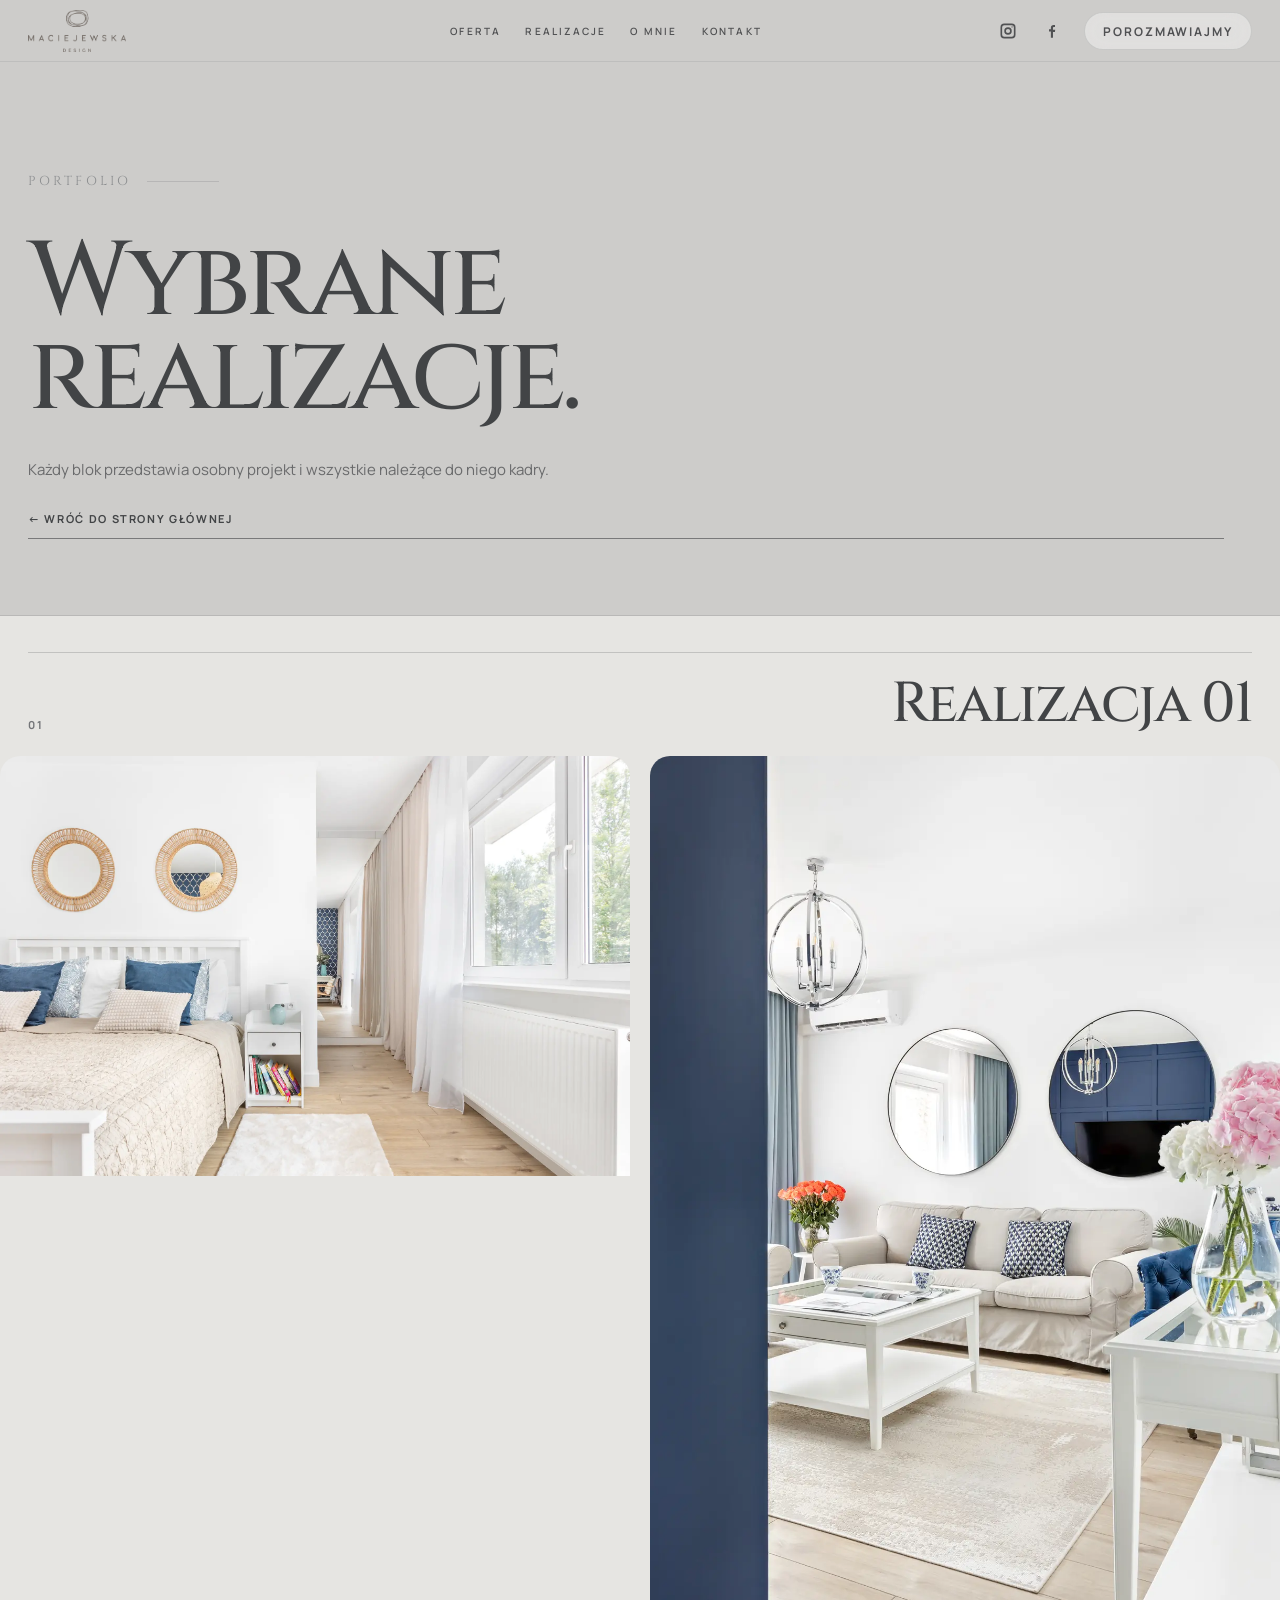
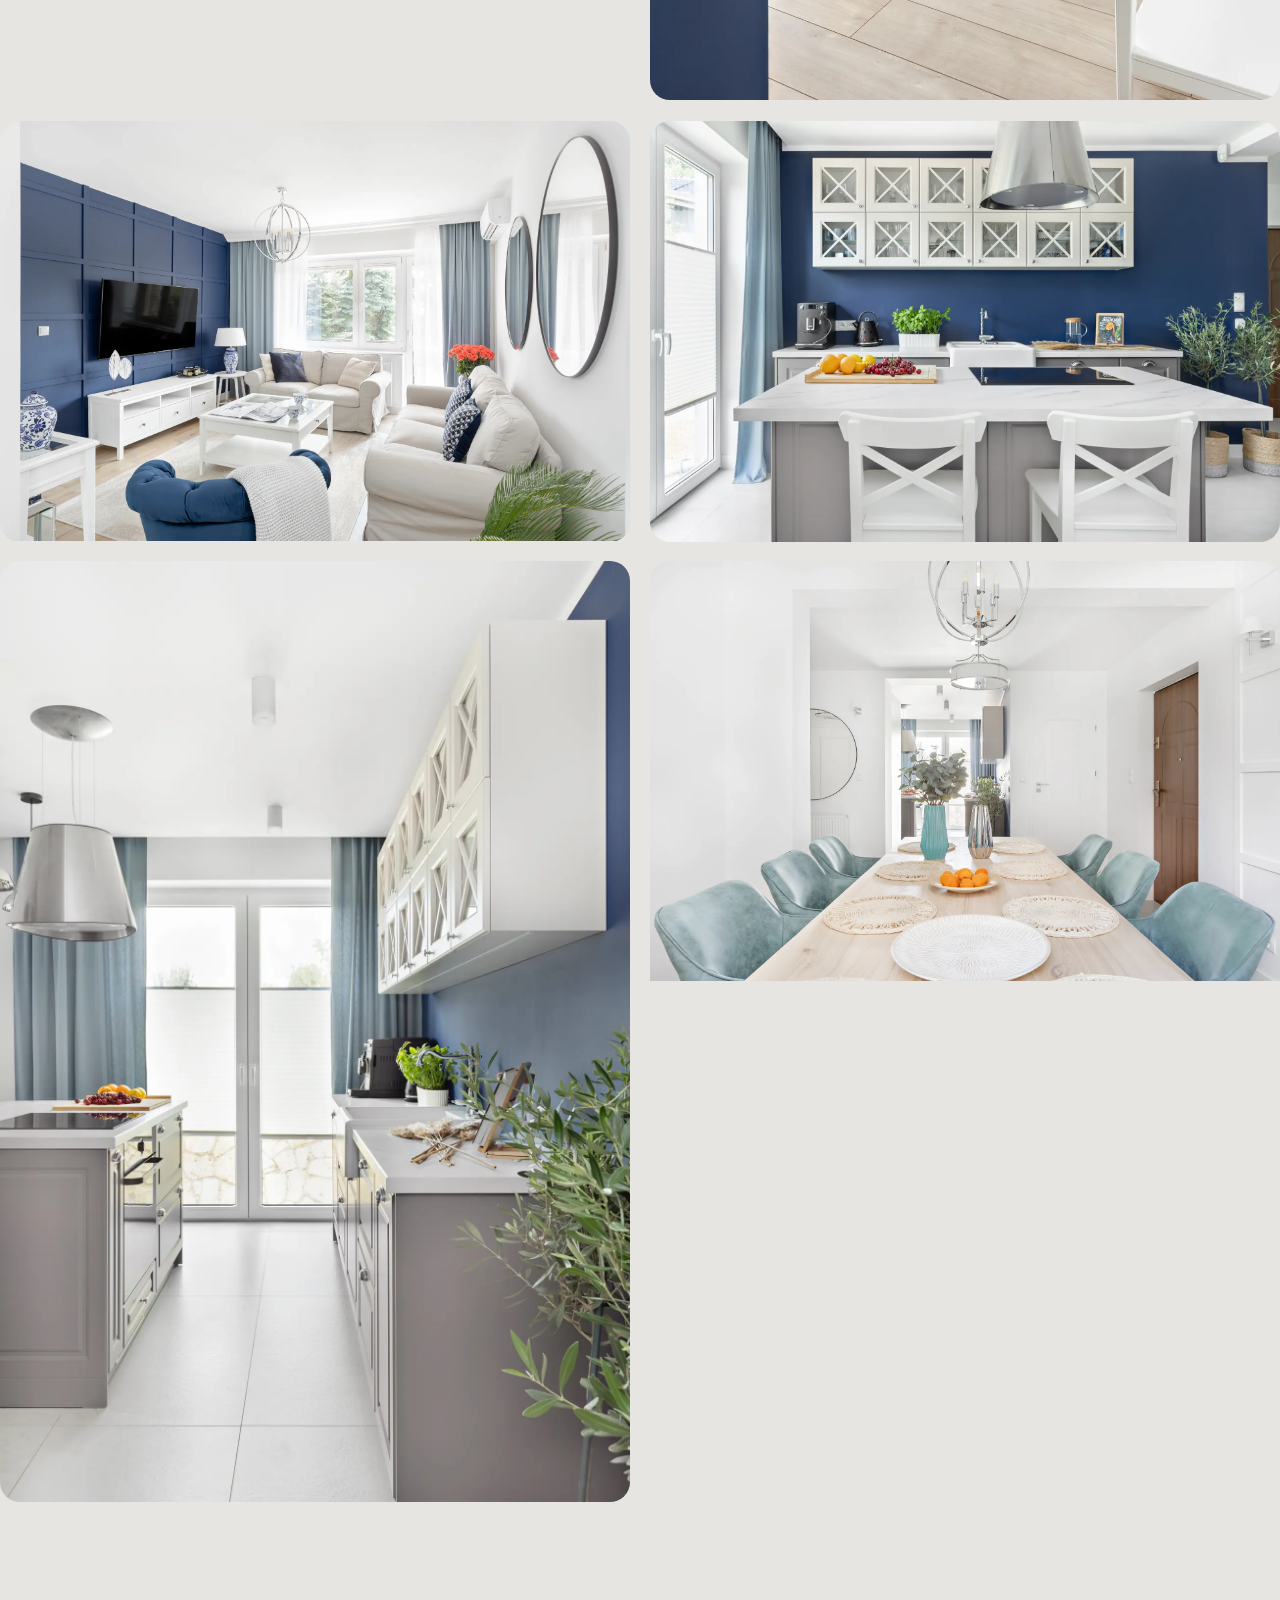
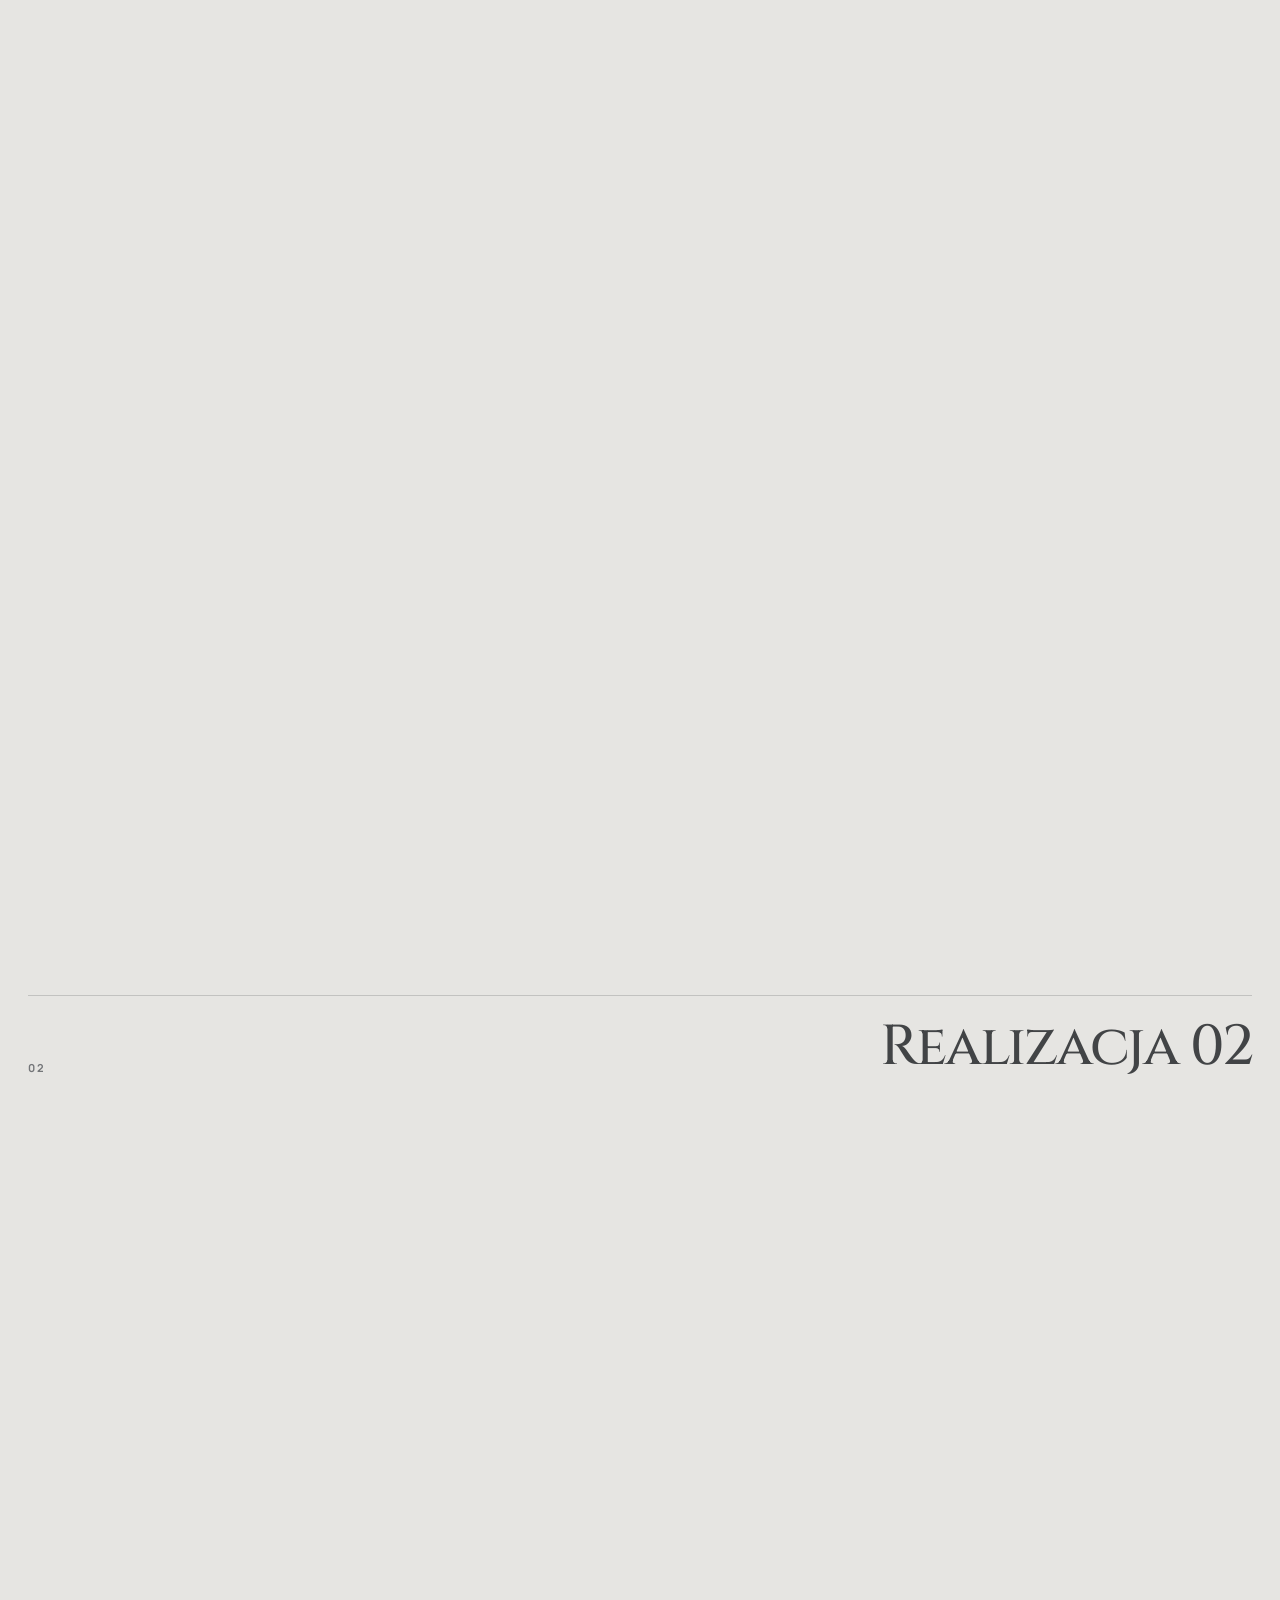
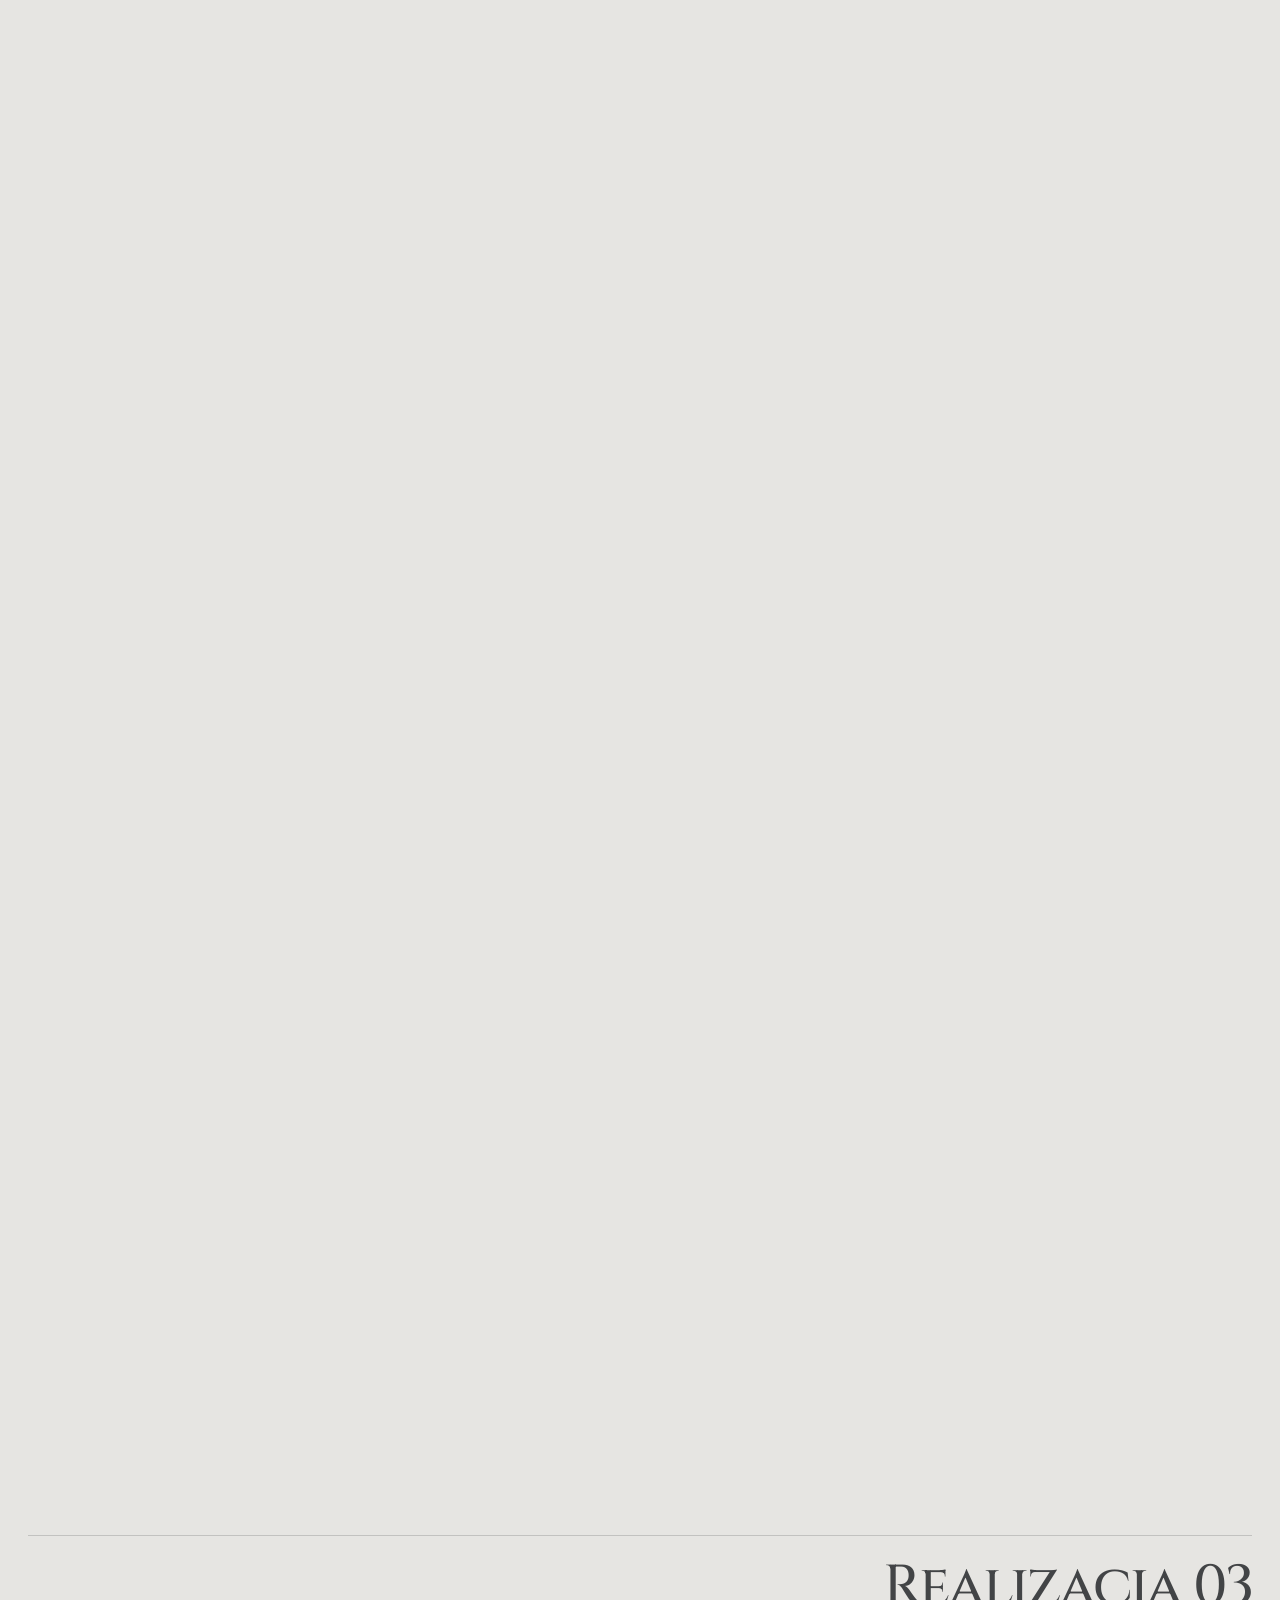
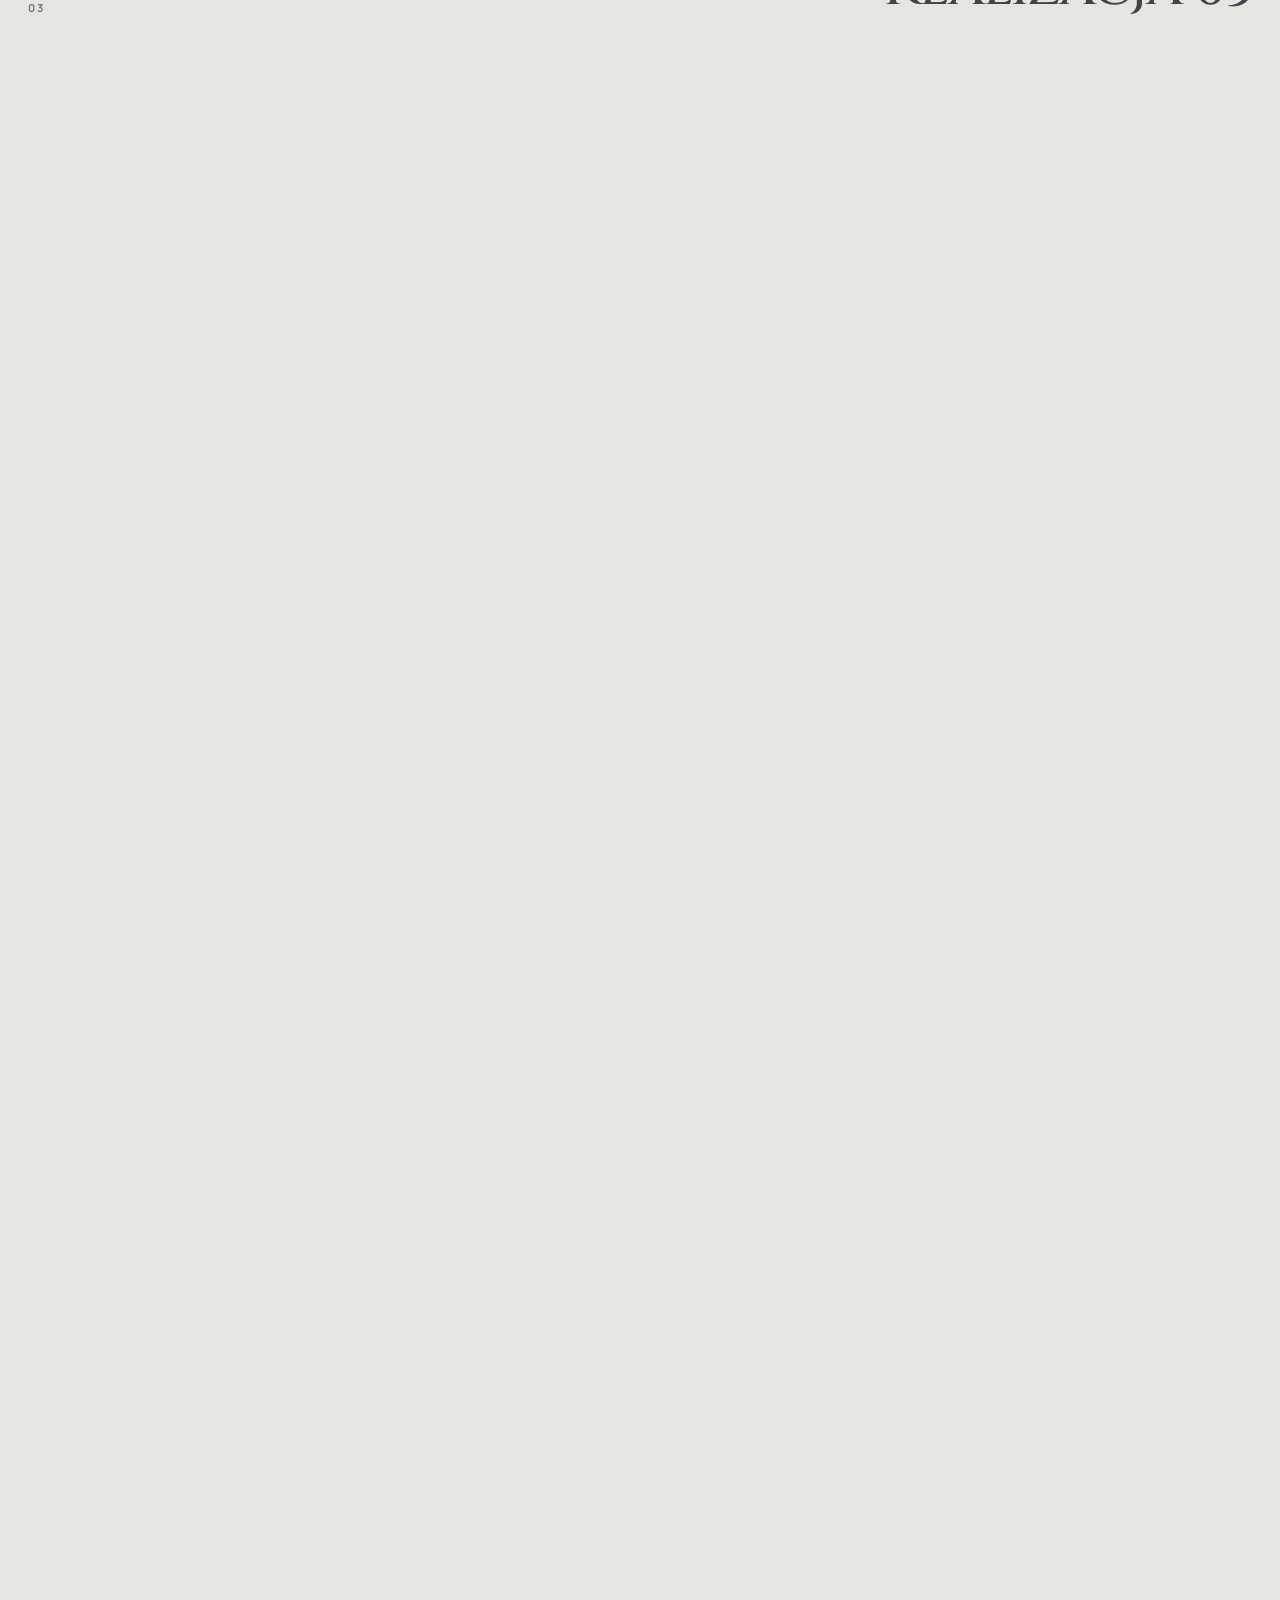
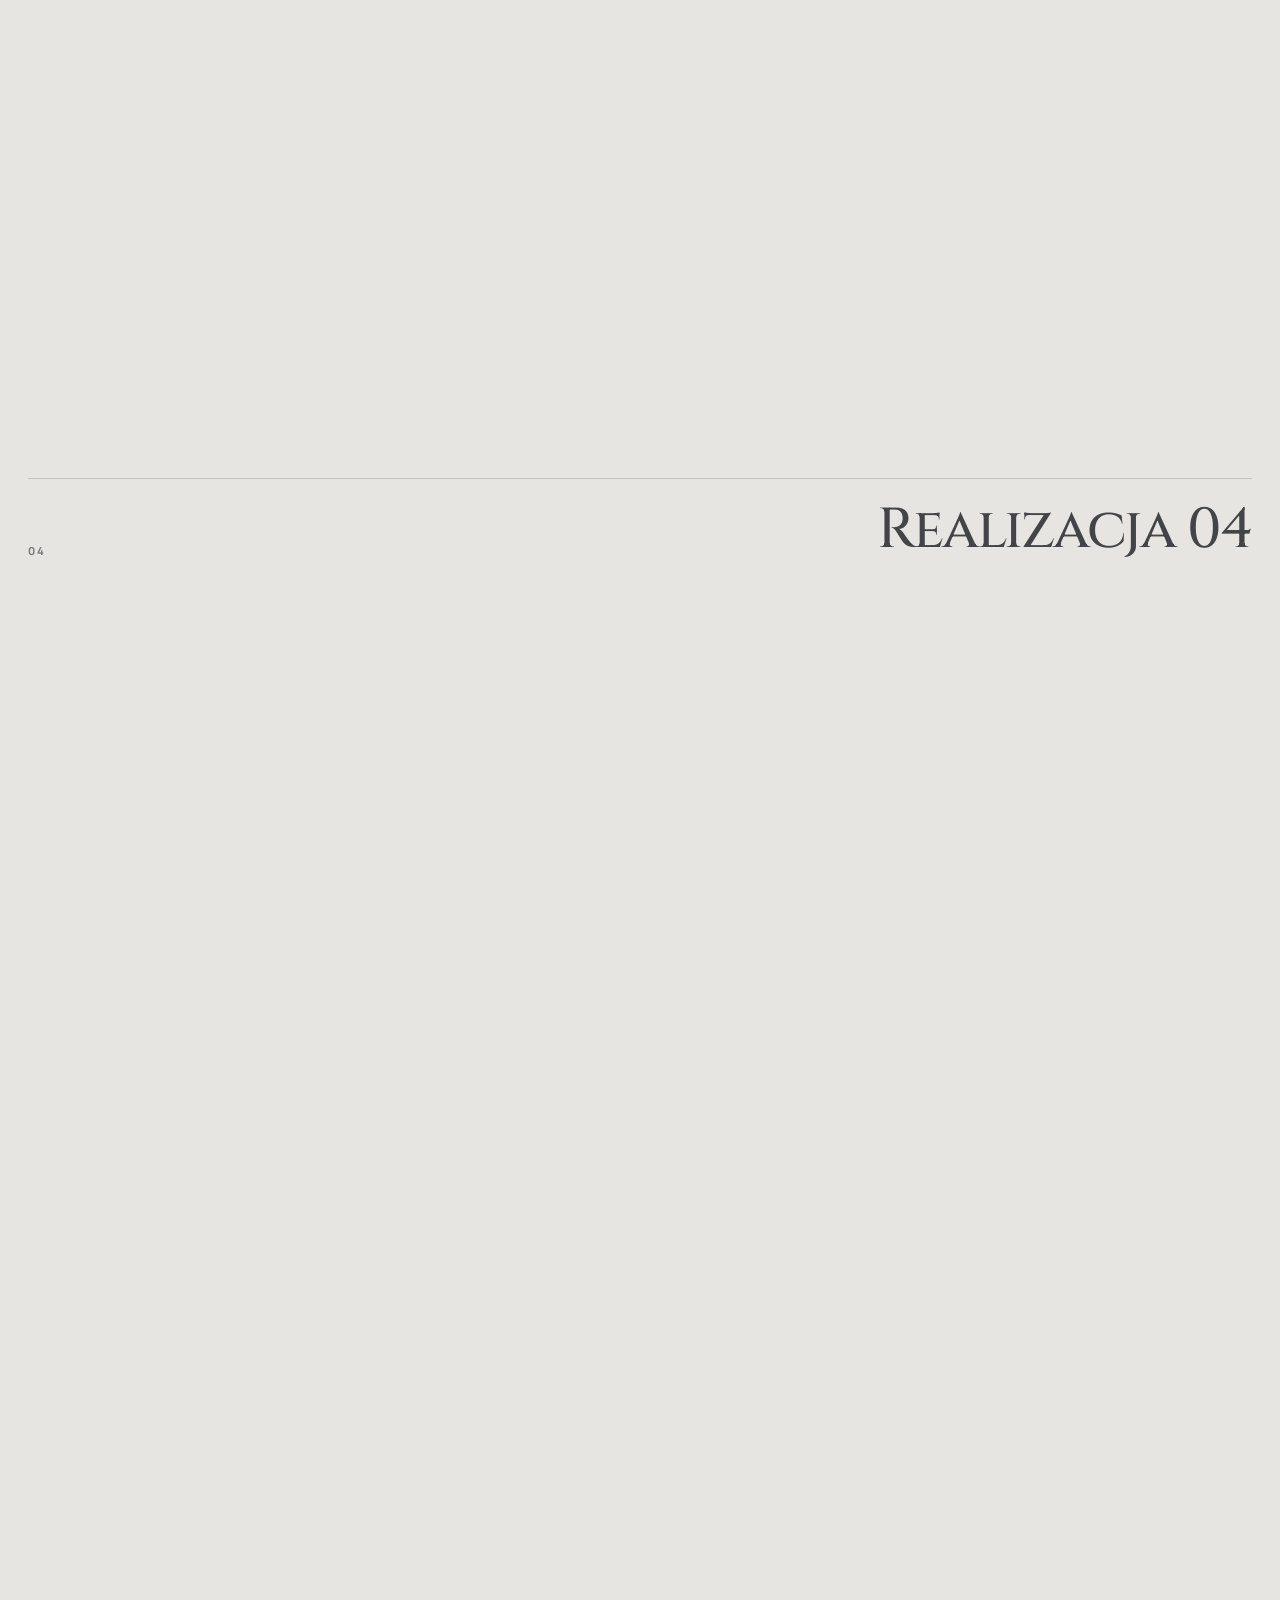
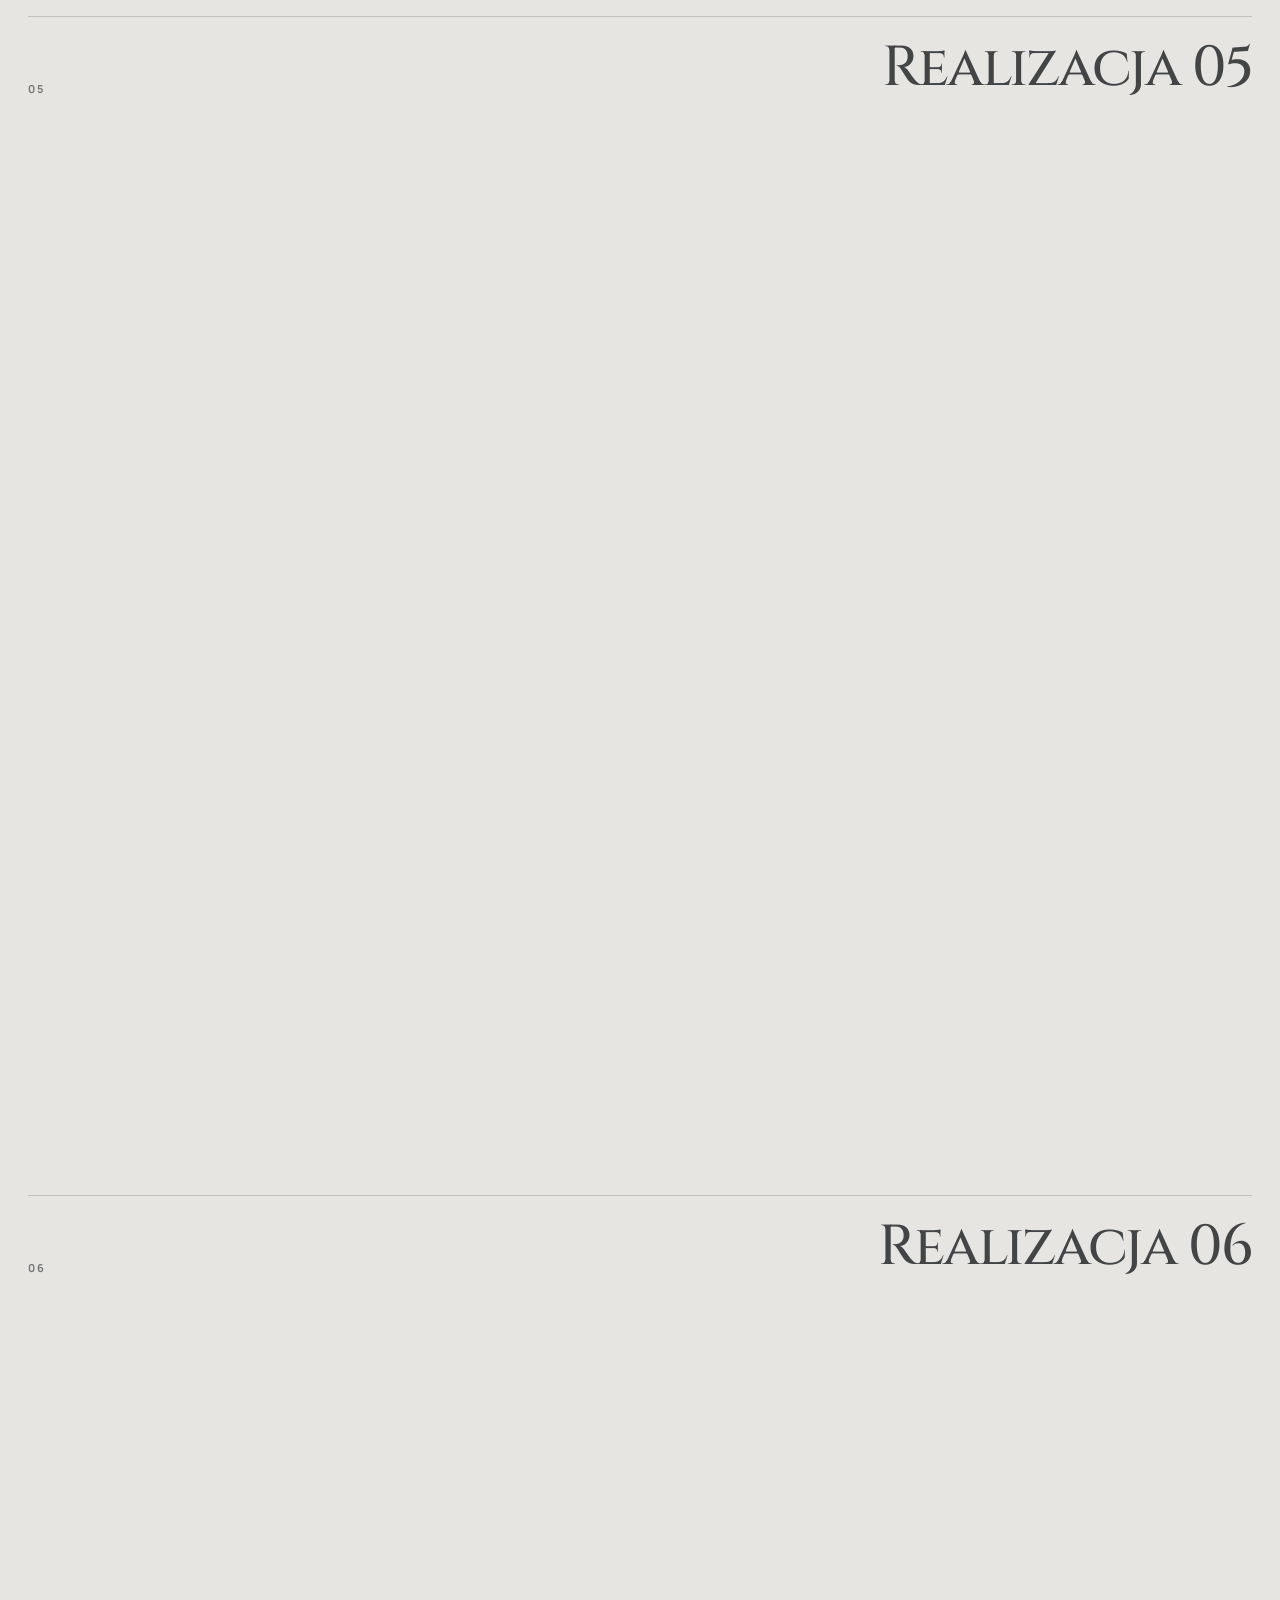
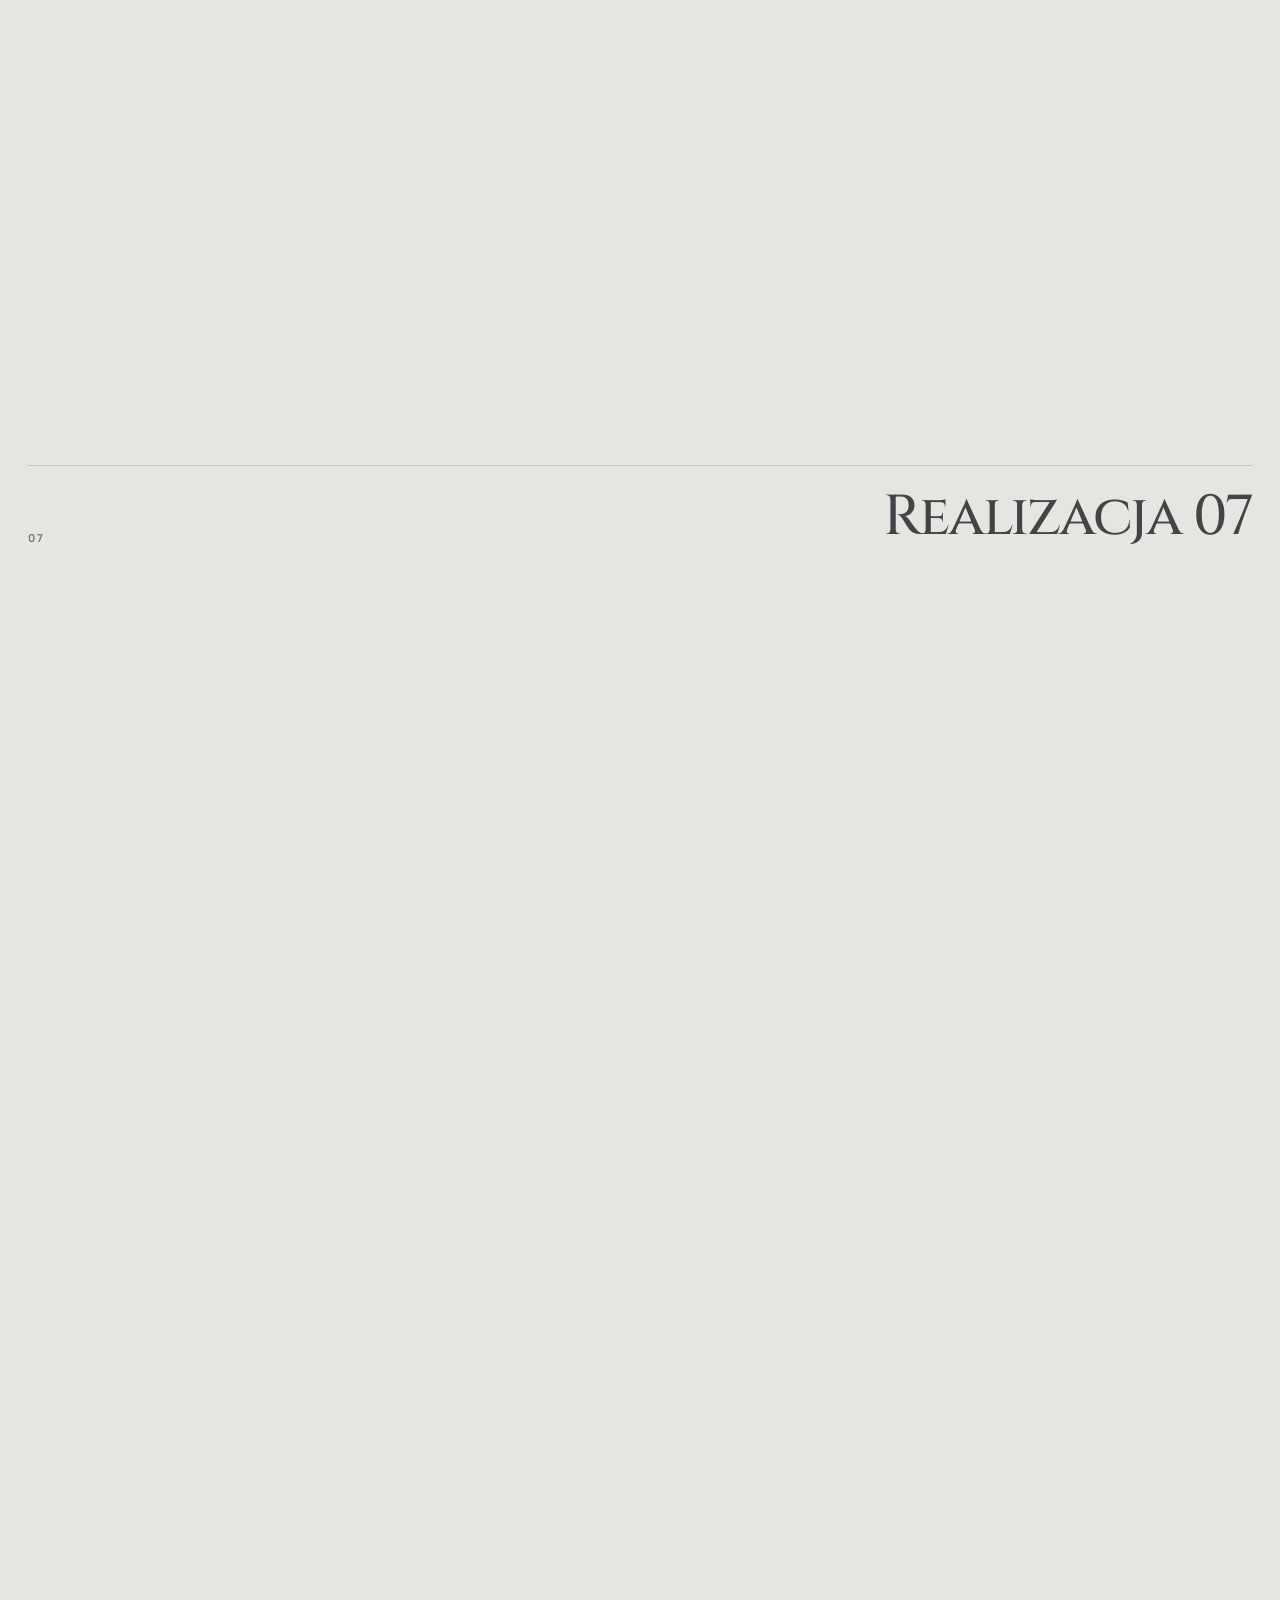
==== galeria.html @ 5fb2873c "Add files via upload" ====
<!DOCTYPE html>

<html lang="pl">
<head>
<meta charset="utf-8"/>
<meta content="width=device-width, initial-scale=1.0" name="viewport"/>
<title>Realizacje — Maciejewska Design</title>
<meta content="Wybrane realizacje wnętrz Maciejewska Design, uporządkowane w osobne projekty." name="description"/>
<link href="https://fonts.googleapis.com" rel="preconnect"/>
<link crossorigin="" href="https://fonts.gstatic.com" rel="preconnect"/>
<link href="https://fonts.googleapis.com/css2?family=Cinzel:wght@400;500;600&amp;family=Manrope:wght@400;500;600;700&amp;display=swap" rel="stylesheet"/>
<link href="style.css?v=42" rel="stylesheet"/>
</head>
<body class="gallery-page">
<header class="site-header is-scrolled" id="siteHeader">
<div class="container header__inner">
<a aria-label="Maciejewska Design – strona główna" class="brand" href="index.html">
<img alt="Maciejewska Design" class="brand__logo brand__logo--light" height="439" src="logo-light.png" width="1025"/>
<img alt="Maciejewska Design" class="brand__logo brand__logo--dark" height="439" src="logo-dark.png" width="1025"/>
</a>
<button aria-controls="siteNav" aria-expanded="false" class="menu-toggle" id="menuToggle">
<span></span><span></span><span></span>
</button>
<nav class="site-nav" id="siteNav">
<a href="index.html#oferta">Oferta</a>
<a href="galeria.html">Realizacje</a>
<a href="index.html#o-mnie">O mnie</a>
<a href="index.html#kontakt">Kontakt</a>
<div class="site-nav__extras mobile-only">
<a href="https://www.instagram.com/maciejewskadesign/" rel="noreferrer" target="_blank">Instagram</a>
<a href="https://www.facebook.com/MaciejewskaDesign/?locale=pl_PL" rel="noreferrer" target="_blank">Facebook</a>
</div>
</nav>
<div class="header__actions">
<div class="social-links desktop-only">
<a aria-label="Instagram" href="https://www.instagram.com/maciejewskadesign/" rel="noreferrer" target="_blank">
<svg aria-hidden="true" viewbox="0 0 24 24"><path d="M7 2h10a5 5 0 0 1 5 5v10a5 5 0 0 1-5 5H7a5 5 0 0 1-5-5V7a5 5 0 0 1 5-5Zm0 2.2A2.8 2.8 0 0 0 4.2 7v10A2.8 2.8 0 0 0 7 19.8h10a2.8 2.8 0 0 0 2.8-2.8V7A2.8 2.8 0 0 0 17 4.2H7Zm10.4 1.6a.8.8 0 1 1 0 1.6.8.8 0 0 1 0-1.6ZM12 7a5 5 0 1 1 0 10 5 5 0 0 1 0-10Zm0 2.2A2.8 2.8 0 1 0 12 14.8 2.8 2.8 0 0 0 12 9.2Z"></path></svg>
</a>
<a aria-label="Facebook" href="https://www.facebook.com/MaciejewskaDesign/?locale=pl_PL" rel="noreferrer" target="_blank">
<svg aria-hidden="true" viewbox="0 0 24 24"><path d="M13.3 21v-7.8h2.6l.4-3h-3V8.3c0-.9.3-1.5 1.6-1.5H16V4.1c-.2 0-1-.1-2-.1-2 0-3.5 1.2-3.5 3.6v2.1H8v3h2.5V21h2.8Z"></path></svg>
</a>
</div>
<a class="button button--ghost desktop-only" href="index.html#kontakt">Porozmawiajmy</a>
</div>
</div>
</header>
<main>
<section class="gallery-hero">
<div class="container gallery-hero__content">
<span class="section-kicker">Portfolio</span>
<h1>Wybrane realizacje.</h1>
<p class="gallery-hero__lead">Każdy blok przedstawia osobny projekt i wszystkie należące do niego kadry.</p>
<a class="gallery-back" href="index.html#realizacje">← Wróć do strony głównej</a>
</div>
</section>
<section class="gallery-grid-section">
<div class="gallery-projects">
<div class="gallery-project">
<div class="container gallery-project__head">
<span>01</span>
<h2>Realizacja 01</h2>
</div>
<div class="container gallery-project__grid">
<figure class="gallery-card"><img alt="Realizacja 01 — kadr 01" decoding="async" fetchpriority="high" height="1279" loading="eager" src="wizualizacja-001.webp" width="1917"/></figure><figure class="gallery-card"><img alt="Realizacja 01 — kadr 02" decoding="async" height="1800" loading="lazy" src="wizualizacja-002.webp" width="1201"/></figure><figure class="gallery-card"><img alt="Realizacja 01 — kadr 03" decoding="async" height="1259" loading="lazy" src="wizualizacja-003.webp" width="1887"/></figure><figure class="gallery-card"><img alt="Realizacja 01 — kadr 04" decoding="async" height="1216" loading="lazy" src="wizualizacja-004.webp" width="1820"/></figure><figure class="gallery-card"><img alt="Realizacja 01 — kadr 05" decoding="async" height="1920" loading="lazy" src="wizualizacja-005.webp" width="1286"/></figure><figure class="gallery-card"><img alt="Realizacja 01 — kadr 06" decoding="async" height="1294" loading="lazy" src="wizualizacja-006.webp" width="1943"/></figure><figure class="gallery-card"><img alt="Realizacja 01 — kadr 07" decoding="async" height="1896" loading="lazy" src="wizualizacja-007.webp" width="1264"/></figure><figure class="gallery-card"><img alt="Realizacja 01 — kadr 08" decoding="async" height="1960" loading="lazy" src="wizualizacja-008.webp" width="1307"/></figure>
</div>
</div><div class="gallery-project">
<div class="container gallery-project__head">
<span>02</span>
<h2>Realizacja 02</h2>
</div>
<div class="container gallery-project__grid">
<figure class="gallery-card"><img alt="Realizacja 02 — kadr 01" decoding="async" height="1908" loading="lazy" src="wizualizacja-009.webp" width="1274"/></figure><figure class="gallery-card"><img alt="Realizacja 02 — kadr 02" decoding="async" height="1956" loading="lazy" src="wizualizacja-010.webp" width="1304"/></figure><figure class="gallery-card"><img alt="Realizacja 02 — kadr 03" decoding="async" height="1881" loading="lazy" src="wizualizacja-011.webp" width="1257"/></figure><figure class="gallery-card"><img alt="Realizacja 02 — kadr 04" decoding="async" height="1334" loading="lazy" src="wizualizacja-012.webp" width="1997"/></figure>
</div>
</div><div class="gallery-project">
<div class="container gallery-project__head">
<span>03</span>
<h2>Realizacja 03</h2>
</div>
<div class="container gallery-project__grid">
<figure class="gallery-card"><img alt="Realizacja 03 — kadr 01" decoding="async" height="1943" loading="lazy" src="wizualizacja-014.webp" width="1298"/></figure><figure class="gallery-card"><img alt="Realizacja 03 — kadr 02" decoding="async" height="1943" loading="lazy" src="wizualizacja-015.webp" width="1296"/></figure><figure class="gallery-card"><img alt="Realizacja 03 — kadr 04" decoding="async" height="1892" loading="lazy" src="wizualizacja-017.webp" width="1260"/></figure><figure class="gallery-card"><img alt="Realizacja 03 — kadr 05" decoding="async" height="1943" loading="lazy" src="wizualizacja-018.webp" width="1296"/></figure>
</div>
</div><div class="gallery-project">
<div class="container gallery-project__head">
<span>04</span>
<h2>Realizacja 04</h2>
</div>
<div class="container gallery-project__grid">
<figure class="gallery-card"><img alt="Realizacja 04 — kadr 01" decoding="async" height="1100" loading="lazy" src="wizualizacja-020.webp" width="2200"/></figure><figure class="gallery-card"><img alt="Realizacja 04 — kadr 02" decoding="async" height="1325" loading="lazy" src="wizualizacja-021.webp" width="1789"/></figure><figure class="gallery-card"><img alt="Realizacja 04 — kadr 03" decoding="async" height="1466" loading="lazy" src="wizualizacja-022.webp" width="2200"/></figure>
</div>
</div><div class="gallery-project">
<div class="container gallery-project__head">
<span>05</span>
<h2>Realizacja 05</h2>
</div>
<div class="container gallery-project__grid">
<figure class="gallery-card"><img alt="Realizacja 05 — kadr 01" decoding="async" height="1900" loading="lazy" src="wizualizacja-025.webp" width="1265"/></figure><figure class="gallery-card"><img alt="Realizacja 05 — kadr 02" decoding="async" height="1832" loading="lazy" src="wizualizacja-026.webp" width="1221"/></figure>
</div>
</div><div class="gallery-project">
<div class="container gallery-project__head">
<span>06</span>
<h2>Realizacja 06</h2>
</div>
<div class="container gallery-project__grid">
<figure class="gallery-card"><img alt="Realizacja 06 — kadr 01" decoding="async" height="2200" loading="lazy" src="wizualizacja-029.webp" width="1468"/></figure><figure class="gallery-card"><img alt="Realizacja 06 — kadr 02" decoding="async" height="1468" loading="lazy" src="wizualizacja-030.webp" width="2200"/></figure><figure class="gallery-card"><img alt="Realizacja 06 — kadr 03" decoding="async" height="2200" loading="lazy" src="wizualizacja-031.webp" width="1467"/></figure><figure class="gallery-card"><img alt="Realizacja 06 — kadr 04" decoding="async" height="2200" loading="lazy" src="wizualizacja-032.webp" width="1467"/></figure><figure class="gallery-card"><img alt="Realizacja 06 — kadr 05" decoding="async" height="2200" loading="lazy" src="wizualizacja-033.webp" width="1467"/></figure><figure class="gallery-card"><img alt="Realizacja 06 — kadr 06" decoding="async" height="1425" loading="lazy" src="wizualizacja-034.webp" width="2137"/></figure><figure class="gallery-card"><img alt="Realizacja 06 — kadr 07" decoding="async" height="1468" loading="lazy" src="wizualizacja-035.webp" width="2200"/></figure><figure class="gallery-card"><img alt="Realizacja 06 — kadr 08" decoding="async" height="2200" loading="lazy" src="wizualizacja-036.webp" width="1468"/></figure>
</div>
</div><div class="gallery-project">
<div class="container gallery-project__head">
<span>07</span>
<h2>Realizacja 07</h2>
</div>
<div class="container gallery-project__grid">
<figure class="gallery-card"><img alt="Realizacja 07 — kadr 01" decoding="async" height="1458" loading="lazy" src="wizualizacja-037.webp" width="2188"/></figure><figure class="gallery-card"><img alt="Realizacja 07 — kadr 02" decoding="async" height="1466" loading="lazy" src="wizualizacja-038.webp" width="2200"/></figure><figure class="gallery-card"><img alt="Realizacja 07 — kadr 03" decoding="async" height="1444" loading="lazy" src="wizualizacja-039.webp" width="2166"/></figure><figure class="gallery-card"><img alt="Realizacja 07 — kadr 04" decoding="async" height="1468" loading="lazy" src="wizualizacja-040.webp" width="2200"/></figure><figure class="gallery-card"><img alt="Realizacja 07 — kadr 05" decoding="async" height="2188" loading="lazy" src="wizualizacja-041.webp" width="1458"/></figure><figure class="gallery-card"><img alt="Realizacja 07 — kadr 06" decoding="async" height="2200" loading="lazy" src="wizualizacja-042.webp" width="1466"/></figure><figure class="gallery-card"><img alt="Realizacja 07 — kadr 07" decoding="async" height="2200" loading="lazy" src="wizualizacja-043.webp" width="1466"/></figure><figure class="gallery-card"><img alt="Realizacja 07 — kadr 08" decoding="async" height="2200" loading="lazy" src="wizualizacja-044.webp" width="1466"/></figure>
</div>
</div><div class="gallery-project">
<div class="container gallery-project__head">
<span>08</span>
<h2>Realizacja 08</h2>
</div>
<div class="container gallery-project__grid">
<figure class="gallery-card"><img alt="Realizacja 08 — kadr 01" decoding="async" height="1263" loading="lazy" src="wizualizacja-045.webp" width="1894"/></figure><figure class="gallery-card"><img alt="Realizacja 08 — kadr 02" decoding="async" height="1871" loading="lazy" src="wizualizacja-046.webp" width="1247"/></figure><figure class="gallery-card"><img alt="Realizacja 08 — kadr 03" decoding="async" height="1941" loading="lazy" src="wizualizacja-047.webp" width="1293"/></figure><figure class="gallery-card"><img alt="Realizacja 08 — kadr 04" decoding="async" height="1943" loading="lazy" src="wizualizacja-048.webp" width="1296"/></figure><figure class="gallery-card"><img alt="Realizacja 08 — kadr 05" decoding="async" height="1941" loading="lazy" src="wizualizacja-049.webp" width="1293"/></figure><figure class="gallery-card"><img alt="Realizacja 08 — kadr 06" decoding="async" height="1295" loading="lazy" src="wizualizacja-050.webp" width="1943"/></figure><figure class="gallery-card"><img alt="Realizacja 08 — kadr 07" decoding="async" height="1942" loading="lazy" src="wizualizacja-051.webp" width="1296"/></figure><figure class="gallery-card"><img alt="Realizacja 08 — kadr 08" decoding="async" height="1883" loading="lazy" src="wizualizacja-052.webp" width="1255"/></figure>
</div>
</div><div class="gallery-project">
<div class="container gallery-project__head">
<span>09</span>
<h2>Realizacja 09</h2>
</div>
<div class="container gallery-project__grid">
<figure class="gallery-card"><img alt="Realizacja 09 — kadr 01" decoding="async" height="1910" loading="lazy" src="wizualizacja-053.webp" width="1272"/></figure><figure class="gallery-card"><img alt="Realizacja 09 — kadr 02" decoding="async" height="1296" loading="lazy" src="wizualizacja-054.webp" width="1943"/></figure><figure class="gallery-card"><img alt="Realizacja 09 — kadr 03" decoding="async" height="1942" loading="lazy" src="wizualizacja-055.webp" width="1295"/></figure><figure class="gallery-card"><img alt="Realizacja 09 — kadr 04" decoding="async" height="1285" loading="lazy" src="wizualizacja-056.webp" width="1928"/></figure><figure class="gallery-card"><img alt="Realizacja 09 — kadr 05" decoding="async" height="1822" loading="lazy" src="wizualizacja-057.webp" width="1214"/></figure>
</div>
</div>
</div>
</section>
</main>
<footer class="site-footer">
<div class="container footer__inner">
<div class="footer__brand-block">
<img alt="Maciejewska Design" class="footer__logo" height="439" loading="lazy" src="logo-light.png" width="1025"/>
<p>Spokojne, dopracowane projektowanie wnętrz oparte na proporcji, materiale i codziennym komforcie.</p>
</div>
<address class="footer__column">
<span class="footer__label">Kontakt</span>
<a href="tel:+48502235747">502 235 747</a>
<a href="mailto:interiordesign@vp.pl">interiordesign@vp.pl</a>
</address>
<div class="footer__column">
<span class="footer__label">Studio</span>
<p>Katowice, Poland</p>
<a href="index.html#kontakt">Wyślij zapytanie ↗</a>
</div>
<div class="footer__column">
<span class="footer__label">Social media</span>
<a href="https://www.instagram.com/maciejewskadesign/" rel="noreferrer" target="_blank">Instagram ↗</a>
<a href="https://www.facebook.com/MaciejewskaDesign/?locale=pl_PL" rel="noreferrer" target="_blank">Facebook / Messenger ↗</a>
</div>
</div>
<div class="container footer__bottom">
<span>© 2026 Maciejewska Design</span>
<a href="#">Powrót na górę ↑</a>
</div>
</footer>
<script src="script.js?v=42"></script>
</body>
</html>
---- style.css ----
:root{
  --bg:#e9e6e1;
  --surface:#f4f1ec;
  --surface-2:#ede9e4;
  --surface-3:#e1ddd7;
  --ink:#505453;
  --muted:#7d817f;
  --muted-2:#989b97;
  --line:rgba(80,84,83,.14);
  --line-strong:rgba(80,84,83,.22);
  --hero-ink:#f7f5f1;
  --accent:#868c8a;
  --accent-deep:#676d6b;
  --radius:24px;
  --radius-lg:34px;
  --shadow:0 20px 60px rgba(47,45,42,.08);
  --container:min(1400px, calc(100% - 56px));
  --header-h:72px;
}

*{box-sizing:border-box;}
html{scroll-behavior:smooth;}
body{
  margin:0;
  background:var(--bg);
  color:var(--ink);
  font-family:"Manrope",system-ui,sans-serif;
  text-rendering:optimizeLegibility;
}
body.menu-open{overflow:hidden;}
a{color:inherit;text-decoration:none;}
img{display:block;max-width:100%;}
button,input,select,textarea{font:inherit;color:inherit;}
button{cursor:pointer;}
main{overflow:hidden;}
section{position:relative;}
.container{width:var(--container);margin-inline:auto;}
.section{padding:120px 0;}
.reveal{opacity:0;transform:translateY(26px);transition:opacity .75s ease,transform .75s ease;}
.reveal.is-visible{opacity:1;transform:none;}
.desktop-only{display:flex;}
.mobile-only{display:none!important;}

h1,h2,h3{margin:0;line-height:.96;font-family:"Cinzel",serif;font-weight:500;letter-spacing:-.02em;}
h1{font-size:clamp(42px,5.7vw,86px);max-width:11.5ch;}
h2{font-size:clamp(30px,4.2vw,66px);max-width:12ch;}
h3{font-size:clamp(26px,3.2vw,48px);}
p{margin:0;line-height:1.72;color:var(--muted);font-size:16px;}

.section-kicker{
  display:inline-flex;align-items:center;gap:16px;margin-bottom:18px;
  font-family:"Cinzel",serif;font-size:13px;letter-spacing:.24em;text-transform:uppercase;color:var(--muted-2);
}
.section-kicker::after{content:"";width:72px;height:1px;background:currentColor;opacity:.35;}
.section-kicker--light{color:rgba(255,255,255,.8);}

.button{
  display:inline-flex;align-items:center;justify-content:center;min-height:46px;padding:0 22px;border-radius:999px;
  border:1px solid var(--line-strong);background:rgba(245,243,239,.6);backdrop-filter:blur(12px);
  color:var(--ink);font-size:12px;font-weight:700;letter-spacing:.16em;text-transform:uppercase;
  transition:transform .35s ease, background .35s ease, border-color .35s ease, color .35s ease;
}
.button:hover{transform:translateY(-2px);background:rgba(245,243,239,.85);}
.button--ghost{background:rgba(255,255,255,.16);color:#fff;border-color:rgba(255,255,255,.28);}
.button--ghost:hover{background:rgba(255,255,255,.24);}

.site-header{
  position:fixed;inset:0 0 auto;z-index:1000;height:var(--header-h);border-bottom:1px solid transparent;
  transition:background .35s ease, box-shadow .35s ease, border-color .35s ease, backdrop-filter .35s ease;
}
.site-header.is-scrolled{
  background:rgba(233,230,225,.84);backdrop-filter:blur(18px);border-color:rgba(80,84,83,.08);
  box-shadow:0 16px 40px rgba(43,42,39,.06);
}
.header__inner{height:100%;display:grid;grid-template-columns:auto 1fr auto;gap:30px;align-items:center;}
.brand{display:inline-flex;align-items:center;min-width:190px;}
.brand__logo{width:auto;height:32px;}
.brand__logo--dark{display:none;}
.site-header.is-scrolled .brand__logo--light{display:none;}
.site-header.is-scrolled .brand__logo--dark{display:block;}
.site-nav{display:flex;align-items:center;justify-content:center;gap:28px;}
.site-nav a,.hero-link,.footer__label,.contact-form__head span,.contact-form__head strong,.contact__step span,.scope-item__number,
.scope-item__eyebrow,.scope-item__meta,.project-showcase__index,.project-showcase__meta span,.about__micro,.about__footerline span{
  font-size:12px;font-weight:600;letter-spacing:.18em;text-transform:uppercase;
}
.site-nav a{position:relative;color:rgba(255,255,255,.92);}
.site-nav a::after{content:"";position:absolute;left:0;right:0;bottom:-8px;height:1px;background:currentColor;transform:scaleX(0);transform-origin:right;transition:transform .35s ease;}
.site-nav a:hover::after{transform:scaleX(1);transform-origin:left;}
.site-header.is-scrolled .site-nav a{color:var(--ink);}
.header__actions{display:flex;align-items:center;gap:18px;}
.social-links{display:flex;align-items:center;gap:16px;}
.social-links a{display:grid;place-items:center;width:28px;height:28px;color:rgba(255,255,255,.88);transition:opacity .3s ease, transform .3s ease;}
.social-links a:hover{opacity:.72;transform:translateY(-2px);}
.social-links svg{width:18px;fill:currentColor;}
.site-header.is-scrolled .social-links a{color:var(--ink);}
.site-header.is-scrolled .button--ghost{color:var(--ink);border-color:rgba(80,84,83,.2);background:rgba(255,255,255,.5);}

.menu-toggle{display:none;position:relative;z-index:1200;width:46px;height:46px;padding:0;border:0;background:transparent;}
.menu-toggle span{position:absolute;left:10px;right:10px;height:1.5px;background:#fff;transition:transform .3s ease, top .3s ease, opacity .3s ease;}
.menu-toggle span:nth-child(1){top:14px;}
.menu-toggle span:nth-child(2){top:22px;}
.menu-toggle span:nth-child(3){top:30px;}
.site-header.is-scrolled .menu-toggle span{background:var(--ink);}
body.menu-open .menu-toggle span:nth-child(1){top:22px;transform:rotate(45deg);}
body.menu-open .menu-toggle span:nth-child(2){opacity:0;}
body.menu-open .menu-toggle span:nth-child(3){top:22px;transform:rotate(-45deg);}

.hero{min-height:100svh;background:var(--surface-3);color:var(--hero-ink);}
.hero__slides,.hero__slide,.hero__overlay{position:absolute;inset:0;}
.hero__slide{background-size:cover;background-position:center 44%;transform:scale(1.02);}
.hero__overlay{background:linear-gradient(180deg, rgba(35,38,38,.2) 0%, rgba(35,38,38,.12) 28%, rgba(35,38,38,.34) 100%);}
.hero__content{position:relative;z-index:2;min-height:100svh;display:flex;flex-direction:column;justify-content:flex-end;padding:calc(var(--header-h) + 30px) 0 34px;}
.hero__copy{max-width:min(760px,84%);padding-top:40px;}
.hero__copy p{margin-top:22px;max-width:58ch;color:rgba(247,245,241,.82);font-size:17px;}
.hero__bottom{display:flex;flex-wrap:wrap;gap:14px 34px;align-items:flex-end;}
.hero-link{position:relative;display:inline-flex;align-items:center;gap:14px;padding-bottom:12px;color:rgba(255,255,255,.92);font-size:12px;font-weight:700;letter-spacing:.16em;text-transform:uppercase;}
.hero-link::before{content:"";position:absolute;left:0;right:0;bottom:0;height:1px;background:rgba(255,255,255,.46);}
.hero-link span{font-size:14px;}

.scope{background:var(--surface);}
.scope__heading{margin-bottom:36px;}
.scope__heading p{max-width:64ch;margin-top:8px;}
.scope-list{display:grid;gap:18px;}
.scope-item{background:rgba(255,255,255,.58);border:1px solid rgba(80,84,83,.08);border-radius:28px;overflow:hidden;box-shadow:var(--shadow);}
.scope-item__trigger{width:100%;display:grid;grid-template-columns:56px minmax(320px,42%) minmax(0,1fr) 180px 56px;align-items:center;gap:22px;padding:0 22px;border:0;background:transparent;min-height:210px;text-align:left;}
.scope-item__number{color:var(--muted-2);}
.scope-item__visual{height:100%;min-height:210px;border-radius:20px;position:relative;overflow:hidden;}
.scope-item__visual-inner{position:absolute;inset:0;background-image:var(--scope-image);background-size:cover;background-position:center;filter:grayscale(1) saturate(.24) brightness(1.02) contrast(1.03);transform:scale(1.03);}
.scope-item__main{display:flex;flex-direction:column;gap:12px;}
.scope-item__main h3{font-size:clamp(26px,3.4vw,52px);max-width:11ch;line-height:1.05;}
.scope-item__eyebrow,.scope-item__meta{color:var(--accent-deep);opacity:.92;}
.scope-item__meta{max-width:14ch;justify-self:start;text-align:left;line-height:1.7;}
.scope-item__plus{width:42px;height:42px;border-radius:50%;border:1px solid rgba(80,84,83,.16);display:grid;place-items:center;font-size:22px;color:var(--ink);transition:transform .3s ease, background .3s ease;}
.scope-item.is-open .scope-item__plus{transform:rotate(45deg);background:rgba(80,84,83,.06);}
.scope-item__panel{max-height:0;overflow:hidden;transition:max-height .45s ease;padding:0 22px;}
.scope-item__content{padding:0 0 28px 440px;max-width:980px;}
.scope-item__content ul{margin:14px 0 0;padding-left:18px;color:var(--muted);display:grid;gap:8px;}

.projects{background:var(--surface-2);}
.projects__intro{margin-bottom:28px;}
.projects__intro h2{max-width:16ch;}
.project-showcase{position:relative;min-height:82svh;border-radius:34px;overflow:hidden;margin-top:28px;}
.project-showcase::before{content:"";position:absolute;inset:0;background-image:var(--bg);background-size:cover;background-position:center;filter:brightness(.94) contrast(1.02) saturate(.95);transform:scale(1.02);}
.project-showcase__overlay{position:absolute;inset:0;background:linear-gradient(90deg, rgba(24,26,27,.42) 0%, rgba(24,26,27,.12) 55%, rgba(24,26,27,.16) 100%), linear-gradient(180deg, rgba(255,255,255,0) 0%, rgba(15,16,17,.24) 100%);}
.project-showcase__content{position:relative;z-index:2;display:grid;grid-template-columns:1fr;align-items:end;gap:18px;padding:52px 46px;min-height:82svh;color:#fff;}
.project-showcase__index{color:rgba(255,255,255,.72);align-self:start;padding-top:0;}
.project-showcase__content h3{max-width:12ch;text-align:left;}
.project-showcase__content p{max-width:56ch;color:rgba(255,255,255,.82);margin-top:16px;text-align:left;}
.project-showcase__meta{display:flex;flex-wrap:wrap;gap:10px;align-self:start;justify-self:start;order:-1;margin-bottom:auto;}
.project-showcase__meta span{padding:10px 16px;border-radius:999px;border:1px solid rgba(255,255,255,.18);background:rgba(255,255,255,.10);backdrop-filter:blur(10px);}

.quote-band,.manifest{min-height:42svh;overflow:hidden;display:flex;align-items:center;}
.quote-band__bg,.quote-band__overlay,.manifest__bg,.manifest__overlay{position:absolute;inset:0;}
.quote-band__bg,.manifest__bg{background-size:cover;background-position:center;filter:grayscale(1) saturate(.15) brightness(1.02);transform:scale(1.04);}
.quote-band__overlay{background:linear-gradient(90deg, rgba(244,241,236,.76), rgba(244,241,236,.56));}
.manifest__overlay{background:linear-gradient(90deg, rgba(233,230,225,.78), rgba(233,230,225,.48));}
.quote-band__content,.manifest__content{position:relative;z-index:2;}
.quote-band__content{max-width:950px;padding:30px 0;}
.quote-band__content p{font-family:"Cinzel",serif;font-size:clamp(28px,4vw,58px);line-height:1.1;color:var(--ink);max-width:18ch;}
.manifest__content{padding:30px 0;display:grid;grid-template-columns:minmax(0,1.15fr) minmax(260px,.75fr);gap:32px;align-items:end;}
.manifest__content h2{max-width:15ch;}
.manifest__content p{max-width:34ch;margin-top:0;}

.about{background:var(--surface);}
.about__layout{width:var(--container);margin-inline:auto;display:grid;grid-template-columns:minmax(320px,.9fr) 1.1fr;gap:42px;align-items:center;}
.about__media{position:relative;border-radius:32px;overflow:hidden;background:linear-gradient(180deg,#f4f1ec,#ece7e0);border:1px solid rgba(80,84,83,.08);box-shadow:var(--shadow);min-height:720px;}
.about__frame-lines{position:absolute;inset:26px;border:1px solid rgba(80,84,83,.12);border-radius:24px;pointer-events:none;}
.about__media img{width:100%;height:100%;object-fit:contain;padding:52px;filter:grayscale(.08);}
.about__photo-marker{position:absolute;left:32px;bottom:28px;padding:10px 16px;border-radius:999px;background:rgba(255,255,255,.68);backdrop-filter:blur(10px);border:1px solid rgba(80,84,83,.12);color:var(--accent-deep);}
.about__content{padding-right:4vw;}
.about__topline{display:flex;flex-wrap:wrap;justify-content:space-between;gap:14px;align-items:flex-end;margin-bottom:16px;}
.about__micro{color:var(--accent-deep);}
.about__eyebrow{font-family:"Cinzel",serif;letter-spacing:.18em;text-transform:uppercase;color:var(--muted-2);margin-bottom:14px;}
.about__dynamic-title{max-width:11ch;}
.about__rotating{display:inline-block;color:var(--accent-deep);transition:opacity .24s ease, transform .24s ease;}
.about__rotating.is-changing{opacity:0;transform:translateY(6px);}
.about__bio{display:grid;gap:16px;margin-top:22px;max-width:62ch;}
.about__footerline{display:flex;flex-wrap:wrap;gap:18px;margin-top:28px;padding-top:22px;border-top:1px solid var(--line);color:var(--muted-2);}

.social-faq{background:var(--surface-2);}
.social-faq.section{padding-top:96px;padding-bottom:96px;}
.social-faq__grid{width:min(100% - 24px, 1720px);margin-inline:auto;display:grid;grid-template-columns:1fr 1fr;gap:20px;align-items:stretch;}
.social-showcase,.faq{border-radius:32px;overflow:hidden;position:relative;box-shadow:var(--shadow);}
.social-showcase{background:var(--surface);padding:40px 42px;display:flex;flex-direction:column;justify-content:space-between;gap:24px;min-height:720px;}
.social-showcase__head{display:grid;grid-template-columns:1fr;gap:12px;align-items:start;}
.social-showcase__head h2{max-width:8ch;}
.devices.social-devices{position:relative;display:flex;align-items:flex-end;justify-content:center;min-height:360px;}
.device--laptop{width:min(100%,720px);}
.device--phone{position:absolute;right:24px;bottom:-4px;width:min(31%,228px);}
.device__screen{overflow:hidden;border-radius:26px;box-shadow:0 24px 48px rgba(35,34,31,.12);}
.device--laptop .device__screen{border-radius:26px;}
.device--phone .device__screen{border-radius:42px;}
.social-screen{width:100%;height:auto;display:block;filter:saturate(.88) contrast(1.01);}
.social-device-link{transition:transform .35s ease;}
.social-device-link:hover{transform:translateY(-4px);}

.faq{min-height:720px;background:#e0dbd5;}
.faq__bg,.faq__overlay{position:absolute;inset:0;}
.faq__bg{background-size:cover;background-position:center;filter:grayscale(1) saturate(.18) brightness(1.05);transform:scale(1.03);}
.faq__overlay{background:linear-gradient(180deg, rgba(244,241,236,.84) 0%, rgba(244,241,236,.88) 100%);}
.faq__content{position:relative;z-index:2;padding:40px 42px;height:100%;}
.faq__content h2{max-width:9ch;}
.faq-list{margin-top:28px;display:grid;gap:0;}
.faq-item{border-top:1px solid rgba(80,84,83,.12);}
.faq-item:last-child{border-bottom:1px solid rgba(80,84,83,.12);}
.faq-item__trigger{width:100%;display:grid;grid-template-columns:minmax(0,1fr) 48px;gap:16px;align-items:center;padding:20px 0;border:0;background:transparent;text-align:left;font-size:clamp(19px,1.6vw,24px);line-height:1.34;color:var(--ink);}
.faq-item__icon{width:40px;height:40px;border-radius:50%;border:1px solid rgba(80,84,83,.18);display:grid;place-items:center;font-size:24px;line-height:1;transition:transform .3s ease, background .3s ease;}
.faq-item.is-open .faq-item__icon{transform:rotate(45deg);background:rgba(80,84,83,.06);}
.faq-item__answer{max-height:0;overflow:hidden;transition:max-height .4s ease;}
.faq-item__answer p{padding:0 0 24px;max-width:54ch;}

.contact{background:var(--surface);}
.contact__grid{width:var(--container);margin-inline:auto;display:grid;grid-template-columns:.9fr 1.1fr;gap:44px;align-items:start;position:relative;z-index:2;}
.contact__content{padding-right:2vw;}
.contact__lead{max-width:58ch;margin-top:14px;}
.contact__steps{display:grid;gap:14px;margin-top:34px;}
.contact__step{display:grid;grid-template-columns:58px minmax(0,1fr);align-items:center;padding:20px 22px;border:1px solid rgba(80,84,83,.1);border-radius:22px;background:rgba(255,255,255,.44);} .contact__step p{line-height:1.55;}
.contact__step p{color:var(--ink);font-size:15px;}
.contact__info{display:flex;flex-wrap:wrap;gap:18px;margin-top:26px;}
.contact__info a{font-size:12px;font-weight:700;letter-spacing:.16em;text-transform:uppercase;color:var(--accent-deep);}
.contact-form{background:rgba(255,255,255,.68);border:1px solid rgba(80,84,83,.08);border-radius:34px;padding:34px;box-shadow:var(--shadow);}
.contact-form__head{display:flex;justify-content:space-between;gap:18px;align-items:center;padding-bottom:18px;border-bottom:1px solid var(--line);margin-bottom:22px;color:var(--accent-deep);}
.form-row{display:grid;grid-template-columns:1fr 1fr;gap:16px;}
.contact-form label{display:grid;gap:10px;margin-bottom:16px;}
.contact-form label span{font-size:12px;letter-spacing:.16em;text-transform:uppercase;color:var(--muted-2);font-weight:700;}
.contact-form input,.contact-form select,.contact-form textarea{
  width:100%;appearance:none;border:1px solid rgba(80,84,83,.12);background:rgba(244,241,236,.86);border-radius:18px;padding:16px 18px;outline:none;
}
.contact-form select{background-image:linear-gradient(45deg, transparent 50%, var(--accent-deep) 50%),linear-gradient(135deg, var(--accent-deep) 50%, transparent 50%);background-position:calc(100% - 24px) calc(50% - 3px),calc(100% - 18px) calc(50% - 3px);background-size:6px 6px,6px 6px;background-repeat:no-repeat;padding-right:44px;}
.contact-form textarea{min-height:210px;resize:vertical;}
.contact-form__footer{display:flex;flex-wrap:wrap;justify-content:space-between;gap:20px;align-items:center;margin-top:14px;}
.form-note{max-width:38ch;font-size:14px;}
.form-note.is-success{color:var(--accent-deep);}
.contact__deco{display:none;}

.site-footer{background:var(--surface-2);padding:34px 0 24px;border-top:1px solid rgba(80,84,83,.08);}
.footer__inner{display:grid;grid-template-columns:1.2fr repeat(3, .7fr);gap:26px;align-items:start;}
.footer__brand-block p{max-width:42ch;margin-top:14px;}
.footer__logo{width:auto;height:44px;}
.footer__column,address.footer__column{display:grid;gap:10px;font-style:normal;}
.footer__label{color:var(--muted-2);}
.footer__bottom{display:flex;justify-content:space-between;gap:18px;align-items:center;padding-top:26px;margin-top:28px;border-top:1px solid rgba(80,84,83,.08);font-size:14px;color:var(--muted);}

@media (max-width:1180px){
  :root{--container:min(1400px, calc(100% - 44px));}
  .about__layout,.social-faq__grid,.contact__grid,.social-showcase__head,.footer__inner{grid-template-columns:1fr;}
  .about__content{padding-right:0;}
  .project-showcase__content{grid-template-columns:1fr;align-items:end;gap:18px;}
  .project-showcase__index{align-self:auto;padding-top:0;}
  .project-showcase__meta{justify-self:start;}
  .scope-item__trigger{grid-template-columns:56px minmax(0,1fr) 54px;gap:22px;}
  .scope-item__visual,.scope-item__meta{display:none;}
  .scope-item__content{padding-left:78px;}
  .social-showcase{min-height:auto;}
  .faq{min-height:auto;}
  .device--phone{right:0;}
}

@media (max-width:980px){
  :root{--container:min(1400px, calc(100% - 28px));--header-h:82px;}
  .section,.social-faq.section{padding:92px 0;}
  h1{font-size:clamp(38px,11vw,68px);max-width:10ch;}
  h2{font-size:clamp(28px,8.2vw,52px);}
  .menu-toggle{display:block;justify-self:end;}
  .desktop-only{display:none!important;}
  .mobile-only{display:grid!important;}
  .header__inner{grid-template-columns:auto auto;justify-content:space-between;}
  .site-nav{
    position:fixed;inset:var(--header-h) 16px auto 16px;padding:24px;border-radius:24px;background:rgba(244,241,236,.96);box-shadow:var(--shadow);border:1px solid rgba(80,84,83,.08);
    display:grid;gap:18px;justify-items:start;transform:translateY(-18px);opacity:0;pointer-events:none;transition:opacity .3s ease, transform .3s ease;
  }
  .site-nav a{color:var(--ink);font-size:14px;}
  body.menu-open .site-nav{opacity:1;transform:none;pointer-events:auto;}
  .hero__content{padding:calc(var(--header-h) + 46px) 0 30px;}
  .hero__copy{max-width:100%;padding-top:0;}
  .hero__copy p{font-size:15px;}
  .hero__bottom{gap:14px 24px;}
  .scope-item__trigger{grid-template-columns:42px minmax(0,1fr) 44px;gap:16px;padding:0 18px;min-height:150px;}
  .scope-item__content{padding:0 0 22px 58px;}
  .project-showcase,.project-showcase__content{min-height:62svh;}
  .social-showcase{padding:36px 24px;}
  .devices.social-devices{min-height:350px;}
  .device--phone{width:34%;right:12px;bottom:-10px;}
  .faq__content{padding:40px 26px;}
  .contact-form{padding:24px;}
  .form-row{grid-template-columns:1fr;}
  .footer__bottom{flex-direction:column;align-items:flex-start;}
}

@media (max-width:680px){
  .section,.social-faq.section{padding:74px 0;}
  .brand__logo{height:38px;}
  .hero__content{min-height:100svh;justify-content:flex-end;gap:42px;}
  .hero__copy{max-width:92%;}
  .hero__copy p{max-width:40ch;}
  .hero-link{width:max-content;}
  .scope-list{gap:14px;}
  .scope-item{border-radius:22px;}
  .scope-item__main h3{font-size:clamp(26px,10vw,44px);}
  .scope-item__content{padding-left:0;}
  .project-showcase{border-radius:24px;}
  .project-showcase__content{padding:26px 0;}
  .quote-band,.manifest{min-height:46svh;}
  .quote-band__content p{max-width:11ch;}
  .about__media{min-height:460px;}
  .about__media img{padding:32px;}
  .social-showcase__head p{max-width:34ch;}
  .devices.social-devices{min-height:240px;justify-content:flex-start;padding-top:20px;}
  .device--laptop{width:100%;}
  .device--phone{position:absolute;width:39%;right:2px;bottom:-14px;}
  .faq__content{padding:28px 18px;}
  .faq-item__trigger{font-size:18px;grid-template-columns:minmax(0,1fr) 40px;padding:20px 0;}
  .contact__step{grid-template-columns:48px minmax(0,1fr);padding:16px;}
  .contact-form{border-radius:24px;padding:20px 18px;}
}

@media (prefers-reduced-motion:reduce){
  *,*::before,*::after{animation:none!important;transition:none!important;scroll-behavior:auto!important;}
}

.hero__copy{display:none!important;}

.social-showcase__lead{max-width:36ch;font-size:15px;}


/* v6 refinement */
.site-header .header__inner{height:calc(var(--header-h) - 6px);}
.scope-item.is-open .scope-item__trigger{border-bottom:1px solid rgba(80,84,83,.08);}
.project-showcase__copy{align-self:end;}
.project-showcase__content > div:nth-child(2){align-self:end;}
.manifest__content > p{align-self:end;}
.about.section{padding-top:110px;padding-bottom:110px;}
.contact.section{padding-top:110px;padding-bottom:110px;}

@media (max-width:1180px){
  .scope-item__trigger{grid-template-columns:46px minmax(260px,38%) minmax(0,1fr) 44px;}
  .scope-item__meta{display:none;}
  .scope-item__content{padding-left:330px;}
  .social-faq__grid{width:min(100% - 20px, 1720px);grid-template-columns:1fr;}
  .social-showcase,.faq{min-height:auto;}
  .manifest__content{grid-template-columns:1fr;gap:12px;}
}

@media (max-width:980px){
  :root{--container:min(1400px, calc(100% - 24px));--header-h:66px;}
  .brand__logo{height:28px;}
  .site-nav{inset:var(--header-h) 12px auto 12px;}
  .hero__content{padding:calc(var(--header-h) + 24px) 0 24px;}
  .scope-item__trigger{grid-template-columns:40px 1fr 40px;gap:14px;min-height:unset;padding:18px;}
  .scope-item__visual{grid-column:1 / -1;min-height:220px;order:-1;}
  .scope-item__main{grid-column:2/3;}
  .scope-item__plus{grid-column:3/4;align-self:start;}
  .scope-item__content{padding:0 18px 22px 18px;max-width:unset;}
  .project-showcase{min-height:70svh;}
  .project-showcase__content{padding:28px 22px;min-height:70svh;}
  .project-showcase__content h3{max-width:10ch;}
  .social-showcase{padding:28px 20px;}
  .faq__content{padding:28px 20px;}
  .devices.social-devices{min-height:290px;}
  .manifest__content p{max-width:50ch;}
  .contact__grid{grid-template-columns:1fr;gap:28px;}
}

@media (max-width:680px){
  .hero__bottom{gap:14px 18px;}
  .hero-link{font-size:11px;}
  .projects__intro h2{max-width:9ch;}
  .project-showcase{min-height:58svh;border-radius:24px;}
  .project-showcase__content{min-height:58svh;padding:24px 18px;}
  .social-faq__grid{width:min(100% - 12px, 1720px);gap:12px;}
  .social-showcase,.faq{border-radius:24px;}
  .devices.social-devices{min-height:230px;}
  .device--phone{width:40%;right:0;}
  .about__layout{gap:26px;}
  .contact-form{padding:22px 18px;}
}


/* ============================================================
   V7 — flow, color and animation refinement
   Realizacje immediately after hero, horizontal text rhythm, scope as image bands.
   ============================================================ */

:root{
  --olive:#7b806f;
  --olive-soft:#9a9a86;
  --clay:#b6a28a;
  --warm:#d6c7b3;
  --cream:#f3eee7;
  --paper:#ebe7df;
  --ink-strong:#434846;
}

body{
  background:linear-gradient(180deg, #ede8df 0%, #e7e1d8 48%, #eee9e1 100%);
}

/* Smaller, cleaner top bar */
:root{--header-h:64px;}
.site-header{
  height:var(--header-h)!important;
  background:rgba(232,226,216,.72);
  backdrop-filter:blur(16px);
  border-bottom:1px solid rgba(67,72,70,.08);
}
.site-header:not(.is-scrolled){
  background:rgba(232,226,216,.46);
}
.header__inner{
  height:var(--header-h)!important;
}
.brand__logo{
  height:28px!important;
}
.site-nav{
  gap:26px!important;
}
.site-nav a{
  color:rgba(67,72,70,.88)!important;
  font-size:11px!important;
  letter-spacing:.20em!important;
}
.header__actions .button{
  min-height:42px!important;
  padding:0 20px!important;
  color:var(--ink-strong)!important;
  background:rgba(255,255,255,.42)!important;
  border-color:rgba(67,72,70,.14)!important;
}
.social-links a{
  color:var(--ink-strong)!important;
}

/* Hero: photo-only, but more premium, no big copy */
.hero{
  min-height:100svh;
  background:#171918;
}
.hero__slide{
  background-position:center 46%!important;
  filter:saturate(.92) contrast(1.04) brightness(.94);
  animation:heroBreathV7 12s ease-in-out infinite alternate;
}
@keyframes heroBreathV7{
  from{transform:scale(1.015);}
  to{transform:scale(1.055);}
}
.hero__overlay{
  background:
    radial-gradient(circle at 78% 35%, rgba(182,162,138,.20), transparent 28%),
    linear-gradient(180deg, rgba(20,22,21,.06), rgba(20,22,21,.38) 100%)!important;
}
.hero__content{
  justify-content:flex-end!important;
  padding:calc(var(--header-h) + 34px) 0 38px!important;
}
.hero__bottom{
  width:100%;
  display:flex!important;
  align-items:flex-end!important;
  gap:18px 42px!important;
}
.hero__accent-note{
  margin-right:auto;
  color:rgba(255,255,255,.64);
  font-size:11px;
  font-weight:700;
  letter-spacing:.22em;
  text-transform:uppercase;
}
.hero-link{
  color:rgba(255,255,255,.92)!important;
}
.hero-link::before{
  background:rgba(255,255,255,.42)!important;
}

/* Sections: order has changed, so intro must breathe without huge empty dead zones */
.projects-v7{
  padding-top:110px!important;
  background:
    radial-gradient(circle at 90% 4%, rgba(182,162,138,.20), transparent 28%),
    linear-gradient(180deg, #ede8df, #e5dfd5)!important;
}
.projects__intro{
  display:grid;
  grid-template-columns:minmax(0,.9fr) minmax(260px,.55fr);
  gap:32px;
  align-items:end;
  margin-bottom:38px!important;
}
.projects__intro h2{
  max-width:12ch!important;
}
.projects__intro::after{
  content:"Kolor, faktura i detal zostają pokazane naturalnie — bez ciężkiego przyciemnienia i bez metraży.";
  max-width:34ch;
  color:var(--muted);
  line-height:1.7;
  font-size:15px;
}

/* Realizacje: bigger, natural color, text left-to-right */
.project-showcase{
  min-height:86svh!important;
  border-radius:38px!important;
  margin-top:32px!important;
  transform:translate3d(calc(var(--mx,0) * -8px), calc(var(--my,0) * -8px), 0);
  transition:transform .45s cubic-bezier(.16,.84,.22,1), box-shadow .45s ease;
}
.project-showcase:hover{
  box-shadow:0 34px 100px rgba(49,45,39,.18)!important;
}
.project-showcase::before{
  filter:saturate(.94) brightness(.96) contrast(1.025)!important;
  transform:scale(1.025);
  transition:transform 1.1s cubic-bezier(.16,.84,.22,1), filter .7s ease;
}
.project-showcase:hover::before{
  transform:scale(1.065);
  filter:saturate(1) brightness(.98) contrast(1.035)!important;
}
.project-showcase__overlay{
  background:
    linear-gradient(90deg, rgba(22,24,23,.42) 0%, rgba(22,24,23,.10) 46%, rgba(22,24,23,.18) 100%),
    linear-gradient(180deg, rgba(22,24,23,.08), rgba(22,24,23,.30))!important;
}
.project-showcase__content{
  padding:54px 54px!important;
  min-height:86svh!important;
  align-content:space-between;
}
.project-showcase__content > div:nth-child(2){
  align-self:end;
  max-width:640px;
}
.project-showcase__content h3{
  text-align:left!important;
  max-width:11ch!important;
}
.project-showcase__content p{
  text-align:left!important;
  font-size:16px;
}
.project-showcase__meta{
  order:0!important;
  position:absolute;
  top:42px;
  left:54px;
  margin:0!important;
}
.project-showcase__meta span{
  color:rgba(255,255,255,.80)!important;
  background:rgba(255,255,255,.11)!important;
  border-color:rgba(255,255,255,.20)!important;
  box-shadow:0 12px 30px rgba(0,0,0,.08);
}
.project-showcase__index{
  position:absolute;
  top:46px;
  right:54px;
  color:rgba(255,255,255,.62)!important;
}

/* Scope now after projects; each item is a full image strip under filter */
.scope-v7{
  padding-top:105px!important;
  background:
    radial-gradient(circle at 6% 14%, rgba(123,128,111,.13), transparent 28%),
    #f0ebe4!important;
}
.scope__heading{
  display:grid;
  grid-template-columns:minmax(0,.9fr) minmax(260px,.58fr);
  gap:28px;
  align-items:end;
  margin-bottom:42px!important;
}
.scope__heading h2{
  max-width:12ch;
}
.scope__heading p{
  max-width:38ch;
}
.scope-list{
  width:min(100% - 24px, 1720px);
  margin-inline:auto;
  display:grid!important;
  gap:18px!important;
}
.scope-item{
  position:relative;
  border-radius:30px!important;
  overflow:hidden;
  background:#d9d4ca!important;
  border:1px solid rgba(67,72,70,.10)!important;
  box-shadow:0 18px 70px rgba(65,59,52,.08)!important;
  transform:translate3d(calc(var(--mx,0) * -5px), calc(var(--my,0) * -5px), 0);
  transition:transform .4s cubic-bezier(.16,.84,.22,1), box-shadow .4s ease;
}
.scope-item:hover{
  box-shadow:0 30px 90px rgba(65,59,52,.15)!important;
}
.scope-item::before{
  content:"";
  position:absolute;
  inset:0;
  background-image:var(--scope-image);
  background-size:cover;
  background-position:center;
  filter:grayscale(.82) saturate(.45) brightness(.98) contrast(1.04);
  transform:scale(1.04);
  opacity:.64;
  transition:transform .8s cubic-bezier(.16,.84,.22,1), opacity .4s ease, filter .4s ease;
}
.scope-item:hover::before{
  transform:scale(1.08);
  opacity:.74;
  filter:grayscale(.65) saturate(.62) brightness(.98) contrast(1.04);
}
.scope-item::after{
  content:"";
  position:absolute;
  inset:0;
  background:
    linear-gradient(90deg, rgba(244,239,231,.90), rgba(244,239,231,.78) 48%, rgba(244,239,231,.62)),
    radial-gradient(circle at 90% 30%, rgba(182,162,138,.22), transparent 28%);
}
.scope-item__trigger{
  position:relative;
  z-index:2;
  min-height:210px!important;
  grid-template-columns:58px minmax(0,1fr) minmax(210px,.34fr) 54px!important;
  padding:34px 38px!important;
  gap:28px!important;
}
.scope-item__visual{
  display:none!important;
}
.scope-item__main{
  display:grid!important;
  gap:12px!important;
}
.scope-item__main h3{
  max-width:13ch!important;
}
.scope-item__meta{
  display:block!important;
  justify-self:end!important;
  max-width:16ch!important;
}
.scope-item__plus{
  background:rgba(255,255,255,.50)!important;
  backdrop-filter:blur(10px);
}
.scope-item__panel{
  position:relative;
  z-index:2;
}
.scope-item__content{
  padding:0 38px 34px 124px!important;
  max-width:880px!important;
}
.scope-item__content p,
.scope-item__content li{
  color:#656965!important;
}

/* Manifest / Podejście: small horizontal breaker, no giant full-screen vertical text */
.manifest-v7{
  min-height:auto!important;
  padding:62px 0!important;
  background:
    linear-gradient(90deg, rgba(244,239,231,.92), rgba(244,239,231,.78)),
    url('manifest-break.webp') center/cover!important;
}
.manifest-v7 .manifest__bg,
.manifest-v7 .manifest__overlay{
  display:none!important;
}
.manifest__content{
  display:grid!important;
  grid-template-columns:minmax(260px,.7fr) minmax(0,1fr)!important;
  gap:32px!important;
  align-items:center!important;
}
.manifest__content h2{
  max-width:none!important;
  font-size:clamp(24px,3vw,44px)!important;
  line-height:1.08!important;
}
.manifest__content p{
  max-width:52ch!important;
  margin:0!important;
}

/* Social + FAQ lower and edge-to-edge */
.social-faq.section{
  padding-top:86px!important;
  padding-bottom:86px!important;
}
.social-faq__grid{
  width:min(100% - 16px, 1780px)!important;
  grid-template-columns:1fr 1fr!important;
  gap:16px!important;
}
.social-showcase,
.faq{
  min-height:650px!important;
  border-radius:30px!important;
}
.social-showcase{
  padding:36px 38px!important;
}
.faq__content{
  padding:36px 38px!important;
}
.devices.social-devices{
  min-height:310px!important;
}
.faq-item__trigger{
  padding:18px 0!important;
}

/* Contact: more premium and less flat */
.contact-v7{
  background:
    radial-gradient(circle at 12% 10%, rgba(123,128,111,.12), transparent 30%),
    radial-gradient(circle at 90% 0%, rgba(182,162,138,.18), transparent 32%),
    #f0ebe4!important;
}
.contact__grid{
  grid-template-columns:.86fr 1.14fr!important;
  gap:54px!important;
}
.contact__content h2{
  max-width:11ch!important;
}
.contact-form{
  border-radius:34px!important;
  background:rgba(255,255,255,.74)!important;
  box-shadow:0 32px 100px rgba(65,59,52,.12)!important;
}
.contact__step{
  background:rgba(255,255,255,.54)!important;
  box-shadow:0 12px 36px rgba(65,59,52,.05);
}

/* Premium animation polish */
.reveal{
  opacity:0;
  transform:translateY(34px) scale(.985);
  filter:blur(8px);
  transition:
    opacity .9s cubic-bezier(.16,.84,.22,1),
    transform .9s cubic-bezier(.16,.84,.22,1),
    filter .9s cubic-bezier(.16,.84,.22,1);
}
.reveal.is-visible{
  opacity:1;
  transform:none;
  filter:blur(0);
}
.scope-item.reveal,
.project-showcase.reveal{
  transition:
    opacity .9s cubic-bezier(.16,.84,.22,1),
    transform .9s cubic-bezier(.16,.84,.22,1),
    filter .9s cubic-bezier(.16,.84,.22,1),
    box-shadow .45s ease;
}

@media(max-width:1180px){
  .projects__intro,
  .scope__heading,
  .manifest__content{
    grid-template-columns:1fr!important;
  }
  .scope-item__trigger{
    grid-template-columns:46px minmax(0,1fr) 44px!important;
  }
  .scope-item__meta{
    display:none!important;
  }
  .scope-item__content{
    padding-left:98px!important;
  }
  .social-faq__grid{
    grid-template-columns:1fr!important;
  }
  .social-showcase,
  .faq{
    min-height:auto!important;
  }
}

@media(max-width:760px){
  :root{--header-h:62px;}
  .brand__logo{height:27px!important;}
  .hero__accent-note{
    width:100%;
    font-size:9px;
    letter-spacing:.18em;
  }
  .projects-v7{
    padding-top:80px!important;
  }
  .project-showcase{
    min-height:64svh!important;
    border-radius:24px!important;
  }
  .project-showcase__content{
    min-height:64svh!important;
    padding:24px 18px!important;
  }
  .project-showcase__meta{
    top:22px;
    left:18px;
  }
  .project-showcase__index{
    top:26px;
    right:18px;
  }
  .scope-item__trigger{
    min-height:176px!important;
    padding:22px 18px!important;
  }
  .scope-item__content{
    padding:0 18px 24px 18px!important;
  }
  .manifest-v7{
    padding:44px 0!important;
  }
  .social-faq__grid{
    width:min(100% - 10px, 1780px)!important;
  }
  .social-showcase,
  .faq{
    border-radius:22px!important;
    padding:0!important;
  }
  .social-showcase{
    padding:26px 20px!important;
  }
  .faq__content{
    padding:26px 20px!important;
  }
  .contact__grid{
    grid-template-columns:1fr!important;
    gap:30px!important;
  }
}

/* ============================================================
   FINAL — wskazane poprawki wizualne
   ============================================================ */

/* Czytelniejsze logo na jasnym pasku nawigacji. */
.site-header .brand__logo--light{
  display:none!important;
}

.site-header .brand__logo--dark{
  display:block!important;
  width:auto!important;
  height:42px!important;
  opacity:1!important;
  filter:contrast(1.28) brightness(.72)!important;
}

/* Spokojny ruch hero: łagodny crossfade i bardzo wolne przesunięcie kadru. */
.hero__slide{
  opacity:0;
  background-position:center 46%;
  animation:heroDriftFinal 16s ease-in-out infinite alternate!important;
  transition:opacity 1.45s ease!important;
}

.hero__slide.is-active{
  opacity:1;
}

@keyframes heroDriftFinal{
  from{background-position:50% 46%;}
  to{background-position:53% 48%;}
}

/* Realistyczniejsze, ale lekkie obudowy urządzeń w sekcji social media. */
.device--laptop,
.device--phone{
  isolation:isolate;
  box-sizing:border-box;
}

.device--laptop{
  position:relative;
  padding:12px 12px 18px;
  border:1px solid #2c2d2e;
  border-radius:20px 20px 8px 8px;
  background:linear-gradient(145deg,#292a2b 0%,#090a0a 72%);
  box-shadow:0 32px 54px rgba(26,27,27,.22), inset 0 1px rgba(255,255,255,.14);
}

.device--laptop::before{
  content:"";
  position:absolute;
  z-index:3;
  top:5px;
  left:50%;
  width:4px;
  height:4px;
  border-radius:50%;
  background:#56595a;
  box-shadow:0 0 0 1px #090a0a;
  transform:translateX(-50%);
}

.device--laptop::after{
  content:"";
  position:absolute;
  z-index:-1;
  left:-3.5%;
  right:-3.5%;
  bottom:-12px;
  height:14px;
  border-radius:2px 2px 14px 14px;
  background:linear-gradient(180deg,#353638,#121313);
  box-shadow:0 9px 16px rgba(26,27,27,.18);
}

.device--laptop .device__screen{
  border-radius:10px!important;
  box-shadow:inset 0 0 0 1px rgba(255,255,255,.08)!important;
}

.device--phone{
  padding:10px;
  border:2px solid #303234;
  border-radius:46px;
  background:linear-gradient(145deg,#303234 0%,#080909 68%);
  box-shadow:0 28px 48px rgba(26,27,27,.26), inset 0 1px rgba(255,255,255,.18);
}

.device--phone::before{
  content:"";
  position:absolute;
  z-index:4;
  top:17px;
  left:50%;
  width:34%;
  height:13px;
  border-radius:999px;
  background:#080909;
  transform:translateX(-50%);
  pointer-events:none;
}

.device--phone::after{
  content:"";
  position:absolute;
  z-index:4;
  left:50%;
  bottom:15px;
  width:30%;
  height:4px;
  border-radius:999px;
  background:rgba(255,255,255,.76);
  transform:translateX(-50%);
  pointer-events:none;
}

.device--phone .device__screen{
  border-radius:35px!important;
  box-shadow:inset 0 0 0 1px rgba(255,255,255,.08)!important;
}

/* Czarna stopka z zachowaniem pełnej czytelności. */
.site-footer{
  background:#080909!important;
  color:#f3f1ed!important;
  border-top-color:rgba(255,255,255,.12)!important;
}

.site-footer .footer__brand-block p,
.site-footer .footer__column p,
.site-footer .footer__bottom{
  color:rgba(243,241,237,.68)!important;
}

.site-footer .footer__label{
  color:rgba(243,241,237,.52)!important;
}

.site-footer a{
  color:#f3f1ed!important;
}

.site-footer .footer__bottom{
  border-top-color:rgba(255,255,255,.12)!important;
}

.site-footer .footer__logo{
  opacity:.94;
}

@media(max-width:760px){
  .site-header .brand__logo--dark{
    height:35px!important;
  }

  .device--laptop{
    padding:8px 8px 13px;
    border-radius:13px 13px 6px 6px;
  }

  .device--laptop::after{
    bottom:-8px;
    height:10px;
  }

  .device--phone{
    padding:6px;
    border-radius:30px;
  }

  .device--phone::before{
    top:10px;
    height:8px;
  }

  .device--phone::after{
    bottom:9px;
    height:3px;
  }

  .device--phone .device__screen{
    border-radius:23px!important;
  }
}

@media(prefers-reduced-motion:reduce){
  .hero__slide{
    animation:none!important;
    transition:none!important;
  }
}

/* V28 FINAL OVERRIDES — zawsze ostatnia warstwa arkusza */
.hero__slide,
.hero__slide.is-active,
.motion-v9 .hero__slide,
.motion-v9.motion-v9-enter .hero__slide{
  opacity:1!important;
  animation:none!important;
  transition:none!important;
  transform:none!important;
  clip-path:none!important;
  filter:none!important;
  background-position:center 46%!important;
  will-change:auto!important;
}

.hero::after,
.motion-v9 .hero::after{
  display:none!important;
  content:none!important;
}

.reactive-card-v9,
.reactive-card-v9.is-reactive{
  transform:none!important;
  transition:none!important;
  will-change:auto!important;
}

.reactive-card-v9::after,
.reactive-card-v9.is-reactive::after{
  display:none!important;
  content:none!important;
  opacity:0!important;
  background:none!important;
}

.gallery-grid{
  display:grid!important;
  grid-template-columns:1fr!important;
  gap:24px!important;
}

.gallery-card,
.gallery-card--wide{
  grid-column:auto!important;
  width:100%!important;
  min-height:82svh!important;
  border-radius:0!important;
}

.gallery-card::after,
.gallery-card figcaption{
  display:none!important;
  content:none!important;
}

.gallery-card img,
.gallery-card:hover img{
  width:100%!important;
  height:82svh!important;
  object-fit:cover!important;
  transform:none!important;
  filter:none!important;
  transition:none!important;
}

.faq .section-kicker,
.faq .section-kicker--light,
.manifest-v7 .section-kicker,
.manifest-v7 .section-kicker--light{
  color:#737578!important;
  -webkit-text-fill-color:#737578!important;
  opacity:1!important;
}

.manifest-v7 .manifest__content,
.manifest__content{
  width:var(--container)!important;
  display:block!important;
  margin-inline:auto!important;
  padding:0!important;
  text-align:left!important;
}

.manifest-v7 .manifest__content .section-kicker{
  display:inline-flex!important;
  margin:0 0 22px!important;
}

.manifest-v7 .manifest__content h2,
.manifest__content h2{
  display:block!important;
  width:min(100%,1120px)!important;
  max-width:1120px!important;
  margin:0!important;
  padding:0!important;
  text-align:left!important;
}

.contact__grid{
  grid-template-columns:minmax(0,1fr) minmax(0,1fr)!important;
  align-items:stretch!important;
  gap:32px!important;
}

.contact__content,
.contact-form{
  height:100%!important;
  box-sizing:border-box!important;
}

.contact__content{
  display:flex!important;
  flex-direction:column!important;
  padding:34px!important;
  border:1px solid rgba(115,117,120,.14)!important;
  border-radius:34px!important;
  background:rgba(255,255,255,.48)!important;
  box-shadow:0 22px 70px rgba(80,81,83,.07)!important;
}

.contact__content h2{
  max-width:12ch!important;
}

.contact__info{
  margin-top:auto!important;
  padding-top:26px!important;
}

@media(max-width:980px){
  .gallery-card,
  .gallery-card--wide,
  .gallery-card img,
  .gallery-card:hover img{
    min-height:62svh!important;
    height:62svh!important;
  }

  .contact__grid{
    grid-template-columns:1fr!important;
    gap:20px!important;
  }

  .contact__content{
    padding:26px 20px!important;
    border-radius:24px!important;
  }
}

/* Finalne porządki: sekcja o studio bez tymczasowego portretu. */
.about__layout{
  grid-template-columns:1fr!important;
}

.about__content{
  width:min(100%,1120px);
  padding-right:0!important;
}

.about__dynamic-title{
  max-width:13ch;
}

/* Mobilne menu jako jeden pasek połączony z nagłówkiem. */
@media(max-width:980px){
  body .site-nav{
    top:var(--header-h)!important;
    left:0!important;
    right:0!important;
    width:100vw!important;
    max-width:none!important;
    max-height:none!important;
    padding:18px 24px 22px!important;
    gap:0!important;
    overflow:hidden!important;
    justify-items:start!important;
    align-items:start!important;
    text-align:left!important;
    opacity:0!important;
    visibility:hidden!important;
    pointer-events:none!important;
    transform:translateY(-10px)!important;
    clip-path:inset(0 0 100% 0)!important;
    border:0!important;
    border-top:1px solid rgba(255,255,255,.10)!important;
    border-radius:0!important;
    background:#111212!important;
    box-shadow:0 18px 36px rgba(0,0,0,.16)!important;
    transition:clip-path .38s cubic-bezier(.22,1,.36,1),opacity .2s ease,transform .38s cubic-bezier(.22,1,.36,1),visibility 0s linear .38s!important;
  }

  body.menu-open .site-nav{
    opacity:1!important;
    visibility:visible!important;
    pointer-events:auto!important;
    transform:translateY(0)!important;
    clip-path:inset(0 0 0 0)!important;
    transition:clip-path .38s cubic-bezier(.22,1,.36,1),opacity .2s ease,transform .38s cubic-bezier(.22,1,.36,1),visibility 0s!important;
  }

  body .site-nav > a,
  body .site-nav__extras > a{
    display:block!important;
    width:100%!important;
    padding:14px 0!important;
    margin:0!important;
    text-align:left!important;
    border-bottom:1px solid rgba(255,255,255,.10)!important;
  }

  body .site-nav__extras{
    display:grid!important;
    width:100%!important;
    gap:0!important;
    justify-items:start!important;
    text-align:left!important;
  }

  body .site-nav__extras > a:last-child{
    border-bottom:0!important;
  }
}

@media(max-width:680px){
  :root{
    --header-h:62px!important;
  }
}


/* ============================================================
   V31 — rozbudowana galeria wizualizacji
   Naturalne proporcje zdjęć, brak efektów i lekkie ładowanie.
   ============================================================ */

body.gallery-page .gallery-grid{
  display:block!important;
  columns:2;
  column-gap:20px;
}

body.gallery-page .gallery-card,
body.gallery-page .gallery-card--wide{
  display:block;
  width:100%!important;
  min-height:0!important;
  height:auto!important;
  margin:0 0 20px;
  overflow:hidden;
  break-inside:avoid;
  border-radius:0!important;
  background:#d5d3cf!important;
  content-visibility:auto;
  contain-intrinsic-size:auto 680px;
}

body.gallery-page .gallery-card img,
body.gallery-page .gallery-card:hover img{
  display:block;
  width:100%!important;
  height:auto!important;
  min-height:0!important;
  object-fit:contain!important;
  transform:none!important;
  filter:none!important;
  transition:none!important;
}

@media(max-width:760px){
  body.gallery-page .gallery-grid{
    columns:1;
  }

  body.gallery-page .gallery-card,
  body.gallery-page .gallery-card--wide{
    margin-bottom:14px;
    contain-intrinsic-size:auto 520px;
  }
}

/* ============================================================
   V28 — statyczne hero, czysta galeria i końcowe wyrównania
   Ten blok celowo jest ostatni, żeby starsze warstwy go nie nadpisywały.
   ============================================================ */

/* Hero: jedno zdjęcie, bez zoomu, parallaxu, przejść i filtrów animowanych. */
.hero__slide,
.motion-v9 .hero__slide,
.motion-v9.motion-v9-enter .hero__slide{
  opacity:1!important;
  animation:none!important;
  transition:none!important;
  transform:none!important;
  clip-path:none!important;
  filter:saturate(.92) contrast(1.04) brightness(.94)!important;
  background-position:center 46%!important;
  will-change:auto!important;
}

.hero::after,
.motion-v9 .hero::after{
  display:none!important;
  content:none!important;
}

/* Usunięcie światła i przechylenia śledzącego kursor. */
.reactive-card-v9,
.reactive-card-v9.is-reactive{
  transform:none!important;
  transition:none!important;
  will-change:auto!important;
}

.reactive-card-v9::after,
.reactive-card-v9.is-reactive::after{
  display:none!important;
  content:none!important;
  opacity:0!important;
  background:none!important;
}

/* Pełna galeria: duże, spokojne kadry bez opisów i hoverów. */
.gallery-grid{
  display:grid!important;
  grid-template-columns:1fr!important;
  gap:24px!important;
}

.gallery-card,
.gallery-card--wide{
  grid-column:auto!important;
  width:100%!important;
  min-height:82svh!important;
  border-radius:0!important;
  background:#d5d3cf!important;
}

.gallery-card::after{
  display:none!important;
  content:none!important;
}

.gallery-card img,
.gallery-card:hover img{
  width:100%!important;
  height:82svh!important;
  object-fit:cover!important;
  transform:none!important;
  filter:none!important;
  transition:none!important;
}

.gallery-card figcaption{
  display:none!important;
}

/* Widoczne szare etykiety na jasnym tle FAQ i Podejścia. */
.faq .section-kicker,
.faq .section-kicker--light,
.manifest-v7 .section-kicker,
.manifest-v7 .section-kicker--light{
  color:#737578!important;
  -webkit-text-fill-color:#737578!important;
  opacity:1!important;
}

/* Podejście: cały blok konsekwentnie od lewej. */
.manifest-v7 .manifest__content,
.manifest__content{
  width:var(--container)!important;
  display:block!important;
  margin-inline:auto!important;
  padding:0!important;
  text-align:left!important;
}

.manifest-v7 .manifest__content .section-kicker{
  display:inline-flex!important;
  margin:0 0 22px!important;
}

.manifest-v7 .manifest__content h2,
.manifest__content h2{
  display:block!important;
  width:min(100%,1120px)!important;
  max-width:1120px!important;
  margin:0!important;
  padding:0!important;
  text-align:left!important;
}

/* Kontakt: równe kolumny, wspólna górna i dolna linia. */
.contact__grid{
  grid-template-columns:minmax(0,1fr) minmax(0,1fr)!important;
  align-items:stretch!important;
  gap:32px!important;
}

.contact__content,
.contact-form{
  height:100%!important;
  box-sizing:border-box!important;
}

.contact__content{
  display:flex!important;
  flex-direction:column!important;
  padding:34px!important;
  border:1px solid rgba(115,117,120,.14)!important;
  border-radius:34px!important;
  background:rgba(255,255,255,.48)!important;
  box-shadow:0 22px 70px rgba(80,81,83,.07)!important;
}

.contact__content h2{
  max-width:12ch!important;
}

.contact__info{
  margin-top:auto!important;
  padding-top:26px!important;
}

@media(max-width:980px){
  .gallery-card,
  .gallery-card--wide,
  .gallery-card img,
  .gallery-card:hover img{
    min-height:62svh!important;
    height:62svh!important;
  }

  .contact__grid{
    grid-template-columns:1fr!important;
    gap:20px!important;
  }

  .contact__content{
    padding:26px 20px!important;
    border-radius:24px!important;
  }
}

/* ============================================================
   V27 — korekty treści i czytelności wskazanych sekcji
   ============================================================ */

.projects__intro{
  display:flex!important;
  align-items:flex-end!important;
  justify-content:space-between!important;
  gap:32px!important;
}

.projects__intro h2{
  margin-top:12px!important;
}

.gallery-link{
  position:relative;
  display:inline-flex;
  align-items:center;
  justify-content:space-between;
  gap:36px;
  min-width:250px;
  padding:14px 0;
  border-bottom:1px solid rgba(66,68,70,.72);
  color:#424446;
  font-size:11px;
  font-weight:700;
  letter-spacing:.16em;
  text-transform:uppercase;
  transition:color .3s ease, border-color .3s ease;
}

.gallery-link::after{
  content:"";
  position:absolute;
  left:0;
  right:0;
  bottom:-1px;
  height:2px;
  background:#424446;
  transform:scaleX(0);
  transform-origin:right;
  transition:transform .4s cubic-bezier(.16,.84,.22,1);
}

.gallery-link:hover::after,
.gallery-link:focus-visible::after{
  transform:scaleX(1);
  transform-origin:left;
}

.projects__gallery-outro{
  display:flex;
  justify-content:flex-end;
  padding-top:38px;
  padding-bottom:12px;
}

.scope__heading{
  margin-bottom:32px!important;
}

.manifest__content{
  display:flex!important;
  flex-direction:column!important;
  align-items:flex-start!important;
  justify-content:center!important;
  gap:22px!important;
}

.manifest__content h2{
  width:min(100%,1050px)!important;
  max-width:1050px!important;
  margin:0!important;
  text-align:left!important;
}

/* Cieńsze i spokojniejsze obudowy — więcej miejsca dla samych profili. */
.devices.social-devices{
  min-height:390px!important;
  padding:20px 10px 14px!important;
}

.device--laptop{
  width:min(96%,760px)!important;
  padding:6px 6px 11px!important;
  border:1px solid rgba(52,54,55,.72)!important;
  border-radius:15px 15px 6px 6px!important;
  background:linear-gradient(145deg,#4c4e4f 0%,#1c1d1e 72%)!important;
  box-shadow:0 24px 46px rgba(26,27,27,.14), inset 0 1px rgba(255,255,255,.18)!important;
}

.device--laptop::before{
  top:2px!important;
  width:3px!important;
  height:3px!important;
  opacity:.6;
}

.device--laptop::after{
  left:-2.2%!important;
  right:-2.2%!important;
  bottom:-9px!important;
  height:10px!important;
  background:linear-gradient(180deg,#6d6f70,#2b2c2d)!important;
  box-shadow:0 7px 13px rgba(26,27,27,.12)!important;
}

.device--phone{
  right:3%!important;
  bottom:0!important;
  width:min(27%,205px)!important;
  padding:6px!important;
  border:1px solid rgba(52,54,55,.78)!important;
  border-radius:34px!important;
  background:linear-gradient(145deg,#555758 0%,#171819 70%)!important;
  box-shadow:0 20px 40px rgba(26,27,27,.16), inset 0 1px rgba(255,255,255,.2)!important;
}

.device--phone::before{
  top:10px!important;
  height:9px!important;
}

.device--phone::after{
  bottom:10px!important;
  height:3px!important;
}

.device--phone .device__screen{
  border-radius:28px!important;
}

.social-screen{
  filter:saturate(.94) contrast(.97)!important;
  image-rendering:auto;
}

@media(max-width:760px){
  .projects__intro{
    align-items:flex-start!important;
    flex-direction:column!important;
    gap:24px!important;
  }

  .gallery-link{
    width:100%;
    min-width:0;
  }

  .projects__gallery-outro{
    padding-top:28px;
  }

  .manifest-v7{
    padding:48px 0!important;
  }

  .manifest__content{
    gap:16px!important;
  }

  .devices.social-devices{
    min-height:260px!important;
    padding:12px 0 8px!important;
  }

  .device--laptop{
    width:96%!important;
    padding:4px 4px 8px!important;
    border-radius:10px 10px 4px 4px!important;
  }

  .device--phone{
    right:1%!important;
    width:35%!important;
    padding:4px!important;
    border-radius:24px!important;
  }

  .device--phone .device__screen{
    border-radius:19px!important;
  }
}

/* Podstrona pełnej galerii. */
.gallery-page{
  background:#e6e5e2!important;
}

.gallery-page .site-header{
  position:fixed;
}

.gallery-hero{
  padding:calc(var(--header-h) + 110px) 0 76px;
  background:#cdccca;
  border-bottom:1px solid rgba(80,81,83,.16);
}

.gallery-hero__content{
  display:grid;
  grid-template-columns:minmax(0,1fr) auto;
  align-items:end;
  gap:28px;
}

.gallery-hero__content .section-kicker{
  grid-column:1 / -1;
}

.gallery-hero h1{
  max-width:10ch;
  color:#424446;
  font-size:clamp(52px,8.2vw,132px);
  line-height:.9;
  letter-spacing:-.045em;
}

.gallery-back{
  padding-bottom:12px;
  border-bottom:1px solid rgba(66,68,70,.6);
  color:#424446;
  font-size:11px;
  font-weight:700;
  letter-spacing:.15em;
  text-transform:uppercase;
}

.gallery-grid-section{
  padding:36px 0 100px;
}

.gallery-grid{
  display:grid;
  grid-template-columns:repeat(2,minmax(0,1fr));
  gap:24px;
}

.gallery-card{
  position:relative;
  min-height:62svh;
  overflow:hidden;
  border-radius:24px;
  background:#d5d3cf;
}

.gallery-card--wide{
  grid-column:1 / -1;
  min-height:78svh;
}

.gallery-card img{
  width:100%;
  height:100%;
  object-fit:cover;
  transition:transform .8s cubic-bezier(.16,.84,.22,1),filter .5s ease;
}

.gallery-card::after{
  content:"";
  position:absolute;
  inset:0;
  background:linear-gradient(180deg,transparent 58%,rgba(18,19,19,.46));
  pointer-events:none;
}

.gallery-card figcaption{
  position:absolute;
  z-index:2;
  left:28px;
  right:28px;
  bottom:26px;
  max-width:30ch;
  color:#fff;
  font-family:"Cinzel",serif;
  font-size:clamp(22px,2.3vw,38px);
  line-height:1.05;
}

.gallery-card:hover img{
  transform:scale(1.025);
  filter:saturate(1.03);
}

@media(max-width:760px){
  .gallery-hero{
    padding:calc(var(--header-h) + 72px) 0 48px;
  }

  .gallery-hero__content{
    grid-template-columns:1fr;
  }

  .gallery-hero h1{
    font-size:clamp(48px,15vw,76px);
  }

  .gallery-back{
    width:max-content;
  }

  .gallery-grid-section{
    padding:16px 0 64px;
  }

  .gallery-grid{
    grid-template-columns:1fr;
    gap:14px;
  }

  .gallery-card,
  .gallery-card--wide{
    grid-column:auto;
    min-height:56svh;
    border-radius:18px;
  }

  .gallery-card figcaption{
    left:20px;
    right:20px;
    bottom:20px;
  }
}


/* ============================================================
   V8 — PALETTE + REALIZACJE + SCOPE FIX
   Tylko kolory z identyfikacji + normalny kierunek czytania.
   ============================================================ */

:root{
  --bg:#CDCCCA!important;
  --surface:#F1F0ED!important;
  --surface-2:#E6E5E2!important;
  --surface-3:#DAD9D6!important;
  --ink:#505153!important;
  --ink-strong:#424446!important;
  --muted:#737578!important;
  --muted-2:#8C8E90!important;
  --accent:#737578!important;
  --accent-deep:#5F6163!important;
  --line:rgba(115,117,120,.18)!important;
  --line-strong:rgba(115,117,120,.28)!important;
  --warm:#CDCCCA!important;
  --olive:#737578!important;
  --olive-soft:#8C8E90!important;
  --clay:#737578!important;
  --cream:#F1F0ED!important;
  --paper:#E6E5E2!important;
  --header-h:62px!important;
}

body{
  background:#CDCCCA!important;
  color:#505153!important;
}

/* header ma być mały i spójny z paletą, bez mieszaniny kolorów */
.site-header,
.site-header:not(.is-scrolled),
.site-header.is-scrolled{
  height:62px!important;
  background:rgba(205,204,202,.88)!important;
  backdrop-filter:blur(18px)!important;
  border-bottom:1px solid rgba(115,117,120,.16)!important;
  box-shadow:none!important;
}

.header__inner{
  height:62px!important;
}

.brand__logo{
  height:27px!important;
}

.site-nav{
  gap:24px!important;
}

.site-nav a,
.site-header.is-scrolled .site-nav a{
  color:#505153!important;
  font-size:10px!important;
  letter-spacing:.22em!important;
}

.social-links a,
.site-header.is-scrolled .social-links a{
  color:#505153!important;
}

.header__actions .button,
.site-header.is-scrolled .button--ghost{
  min-height:38px!important;
  padding:0 18px!important;
  border-radius:999px!important;
  background:rgba(255,255,255,.38)!important;
  border:1px solid rgba(115,117,120,.22)!important;
  color:#505153!important;
}

/* hero zostaje bez tekstu, same linki */
.hero__copy,
.hero__accent-note{
  display:none!important;
}

.hero__content{
  justify-content:flex-end!important;
  padding:calc(var(--header-h) + 24px) 0 34px!important;
}

/* REALIZACJE — intro od lewej do prawej, bez prawych wielkich bloków */
.projects-v7,
.projects{
  background:#E6E5E2!important;
  padding-top:96px!important;
}

.projects__intro{
  width:var(--container)!important;
  display:block!important;
  margin:0 auto 44px!important;
  padding:0!important;
}

.projects__intro::after{
  display:none!important;
  content:none!important;
}

.projects__intro h2{
  max-width:880px!important;
  font-size:clamp(38px,5.6vw,86px)!important;
  line-height:.98!important;
  letter-spacing:-.035em!important;
  text-align:left!important;
  margin:0!important;
}

.projects__lead{
  max-width:560px!important;
  margin-top:22px!important;
  color:#737578!important;
  font-size:16px!important;
  line-height:1.7!important;
}

/* realizacje bez miasta, bez badga, tekst normalnie z lewej */
.project-showcase__meta{
  display:none!important;
}

.project-showcase{
  min-height:82svh!important;
  width:min(100% - 28px, 1720px)!important;
  margin:28px auto 0!important;
  border-radius:30px!important;
  box-shadow:0 28px 90px rgba(80,81,83,.12)!important;
}

.project-showcase::before{
  filter:saturate(.95) brightness(.96) contrast(1.02)!important;
  transform:scale(1.015)!important;
}

.project-showcase:hover::before{
  transform:scale(1.045)!important;
}

.project-showcase__overlay{
  background:
    linear-gradient(90deg, rgba(28,30,31,.50) 0%, rgba(28,30,31,.15) 48%, rgba(28,30,31,.10) 100%),
    linear-gradient(180deg, rgba(28,30,31,.02), rgba(28,30,31,.34))!important;
}

.project-showcase__content{
  min-height:82svh!important;
  display:flex!important;
  flex-direction:column!important;
  justify-content:flex-end!important;
  align-items:flex-start!important;
  padding:52px!important;
  gap:16px!important;
}

.project-showcase__index{
  position:static!important;
  order:-1!important;
  color:rgba(255,255,255,.66)!important;
  margin-bottom:auto!important;
}

.project-showcase__content > div:nth-child(2){
  max-width:760px!important;
  align-self:flex-start!important;
}

.project-showcase__content h3{
  max-width:12ch!important;
  text-align:left!important;
  font-size:clamp(36px,4.9vw,76px)!important;
  line-height:.98!important;
}

.project-showcase__content p{
  max-width:560px!important;
  text-align:left!important;
  font-size:16px!important;
  line-height:1.7!important;
  color:rgba(255,255,255,.80)!important;
}

/* ZAKRES — pełny pasek ze zdjęciem pod filtrem, ale czytelny i nie rozsypany */
.scope-v7,
.scope{
  background:#CDCCCA!important;
  padding-top:96px!important;
  padding-bottom:96px!important;
}

.scope__heading{
  width:var(--container)!important;
  display:block!important;
  margin:0 auto 42px!important;
}

.scope__heading h2{
  max-width:780px!important;
  font-size:clamp(38px,5.2vw,78px)!important;
  line-height:1!important;
  text-align:left!important;
}

.scope__heading p{
  max-width:580px!important;
  margin-top:18px!important;
  color:#737578!important;
  font-size:16px!important;
  line-height:1.7!important;
}

.scope-list{
  width:min(100% - 28px, 1720px)!important;
  gap:18px!important;
  margin-inline:auto!important;
}

.scope-item{
  position:relative!important;
  min-height:168px!important;
  border-radius:26px!important;
  overflow:hidden!important;
  background:#E6E5E2!important;
  border:1px solid rgba(115,117,120,.16)!important;
  box-shadow:0 18px 70px rgba(80,81,83,.08)!important;
}

.scope-item::before{
  content:""!important;
  position:absolute!important;
  inset:0!important;
  background-image:var(--scope-image)!important;
  background-size:cover!important;
  background-position:center!important;
  filter:grayscale(1) saturate(.2) brightness(1.03) contrast(1.02)!important;
  opacity:.44!important;
  transform:scale(1.03)!important;
  transition:transform .75s cubic-bezier(.16,.84,.22,1), opacity .35s ease!important;
}

.scope-item:hover::before{
  transform:scale(1.055)!important;
  opacity:.52!important;
}

.scope-item::after{
  content:""!important;
  position:absolute!important;
  inset:0!important;
  background:
    linear-gradient(90deg, rgba(241,240,237,.94) 0%, rgba(241,240,237,.86) 46%, rgba(241,240,237,.72) 100%)!important;
}

.scope-item__trigger{
  position:relative!important;
  z-index:2!important;
  min-height:168px!important;
  width:100%!important;
  display:grid!important;
  grid-template-columns:54px minmax(0,1fr) minmax(220px,330px) 46px!important;
  gap:28px!important;
  align-items:center!important;
  padding:26px 34px!important;
}

.scope-item__visual{
  display:none!important;
}

.scope-item__number{
  color:#737578!important;
}

.scope-item__main{
  display:block!important;
}

.scope-item__eyebrow{
  color:#737578!important;
  margin-bottom:10px!important;
  font-size:10px!important;
  letter-spacing:.24em!important;
}

.scope-item__main h3{
  max-width:none!important;
  font-size:clamp(32px,3.6vw,58px)!important;
  line-height:1.02!important;
  text-align:left!important;
  color:#505153!important;
}

.scope-item__meta{
  display:block!important;
  max-width:260px!important;
  justify-self:start!important;
  text-align:left!important;
  color:#737578!important;
  font-size:10px!important;
  letter-spacing:.22em!important;
  line-height:1.8!important;
}

.scope-item__plus{
  width:42px!important;
  height:42px!important;
  background:rgba(255,255,255,.54)!important;
  color:#505153!important;
  border:1px solid rgba(115,117,120,.22)!important;
  backdrop-filter:blur(10px)!important;
}

.scope-item__panel{
  position:relative!important;
  z-index:2!important;
  background:rgba(241,240,237,.82)!important;
  border-top:1px solid rgba(115,117,120,.12)!important;
}

.scope-item__content{
  padding:22px 34px 30px 116px!important;
  max-width:900px!important;
}

.scope-item__content p,
.scope-item__content li{
  color:#67696A!important;
}

/* USUNIĘCIE DODATKOWYCH CIEPŁYCH/OLIWKOWYCH AKCENTÓW Z V7 */
.projects-v7,
.scope-v7,
.contact-v7{
  background-image:none!important;
}

/* mała przebitka podejście: nadal poziomo, bez gigantycznego pionowego bloku */
.manifest-v7{
  background:#E6E5E2!important;
  padding:52px 0!important;
}

.manifest-v7 .manifest__content{
  width:var(--container)!important;
  display:grid!important;
  grid-template-columns:minmax(280px,.85fr) minmax(320px,1fr)!important;
  gap:34px!important;
  align-items:center!important;
  margin-inline:auto!important;
}

.manifest-v7 h2{
  max-width:none!important;
  font-size:clamp(28px,3.7vw,54px)!important;
  line-height:1.04!important;
  text-align:left!important;
}

.manifest-v7 p{
  max-width:600px!important;
  font-size:16px!important;
  line-height:1.75!important;
}

/* social/faq i kontakt trzymane w palecie */
.social-faq,
.social-showcase,
.faq,
.contact,
.contact-v7,
.site-footer{
  background:#E6E5E2!important;
}

.social-showcase,
.faq,
.contact-form,
.contact__step{
  border:1px solid rgba(115,117,120,.14)!important;
  box-shadow:0 22px 70px rgba(80,81,83,.08)!important;
}

/* animacje premium, ale spokojne */
.reveal{
  transform:translateY(24px)!important;
  filter:blur(6px)!important;
  transition:
    opacity .8s cubic-bezier(.16,.84,.22,1),
    transform .8s cubic-bezier(.16,.84,.22,1),
    filter .8s cubic-bezier(.16,.84,.22,1)!important;
}
.reveal.is-visible{
  transform:none!important;
  filter:blur(0)!important;
}

@media(max-width:1180px){
  .scope-item__trigger{
    grid-template-columns:44px minmax(0,1fr) 42px!important;
  }
  .scope-item__meta{
    display:none!important;
  }
  .scope-item__content{
    padding-left:96px!important;
  }
  .manifest-v7 .manifest__content{
    grid-template-columns:1fr!important;
  }
}

@media(max-width:760px){
  :root{--header-h:58px!important;}
  .site-header,
  .site-header:not(.is-scrolled),
  .site-header.is-scrolled,
  .header__inner{
    height:58px!important;
  }
  .brand__logo{
    height:25px!important;
  }
  .projects-v7,
  .scope-v7,
  .scope{
    padding-top:72px!important;
    padding-bottom:72px!important;
  }
  .projects__intro h2,
  .scope__heading h2{
    font-size:clamp(32px,10vw,54px)!important;
  }
  .project-showcase{
    min-height:64svh!important;
    width:min(100% - 16px, 1720px)!important;
    border-radius:22px!important;
  }
  .project-showcase__content{
    min-height:64svh!important;
    padding:24px 20px!important;
  }
  .project-showcase__content h3{
    font-size:clamp(32px,10vw,56px)!important;
  }
  .scope-list{
    width:min(100% - 16px, 1720px)!important;
  }
  .scope-item{
    min-height:auto!important;
    border-radius:22px!important;
  }
  .scope-item__trigger{
    min-height:150px!important;
    grid-template-columns:38px minmax(0,1fr) 38px!important;
    gap:14px!important;
    padding:22px 18px!important;
  }
  .scope-item__main h3{
    font-size:clamp(28px,9vw,44px)!important;
  }
  .scope-item__content{
    padding:18px 18px 24px 18px!important;
  }
  .manifest-v7{
    padding:42px 0!important;
  }
}


/* ============================================================
   V9 — PREMIUM MOTION LAYER
   Animacje/interakcje bez przebudowy contentu i układu.
   ============================================================ */

.motion-v9{
  --v9-scroll:0;
  --hero-y:0px;
  --hero-scale:1;
}

/* page entrance */
.motion-v9::before{
  content:"";
  position:fixed;
  inset:0;
  z-index:5000;
  pointer-events:none;
  background:
    radial-gradient(circle at 50% 50%, rgba(255,255,255,.12), transparent 28%),
    linear-gradient(180deg, #CDCCCA, #F1F0ED);
  opacity:1;
  transform:scale(1);
  transition:
    opacity .9s cubic-bezier(.16,.84,.22,1),
    transform .9s cubic-bezier(.16,.84,.22,1),
    visibility .9s ease;
}

.motion-v9.motion-v9-ready::before{
  opacity:0;
  transform:scale(1.035);
  visibility:hidden;
}

/* hero entrance and living image */
.motion-v9 .hero{
  overflow:hidden;
}

.motion-v9 .hero::after{
  content:"";
  position:absolute;
  left:0;
  right:0;
  bottom:0;
  height:1px;
  z-index:3;
  background:linear-gradient(90deg, transparent, rgba(255,255,255,.46), transparent);
  transform:scaleX(0);
  transform-origin:center;
  transition:transform 1.15s cubic-bezier(.16,.84,.22,1) .36s;
}

.motion-v9.motion-v9-enter .hero::after{
  transform:scaleX(1);
}

.motion-v9 .hero__slide{
  transform:translate3d(0, var(--hero-y), 0) scale(calc(var(--hero-scale) * 1.055))!important;
  filter:blur(12px) brightness(.86) saturate(.86);
  clip-path:inset(8% round 0);
  transition:
    clip-path 1.35s cubic-bezier(.16,.84,.22,1),
    filter 1.25s cubic-bezier(.16,.84,.22,1),
    transform .18s linear;
  will-change:transform, filter, clip-path;
}

.motion-v9.motion-v9-enter .hero__slide{
  filter:blur(0) brightness(.94) saturate(.94);
  clip-path:inset(0% round 0);
}

.motion-v9 .hero__overlay{
  opacity:0;
  transition:opacity 1s ease .36s;
}

.motion-v9.motion-v9-enter .hero__overlay{
  opacity:1;
}

.motion-v9 .hero__bottom{
  opacity:0;
  transform:translateY(26px);
  filter:blur(8px);
  transition:
    opacity .85s cubic-bezier(.16,.84,.22,1) .62s,
    transform .85s cubic-bezier(.16,.84,.22,1) .62s,
    filter .85s cubic-bezier(.16,.84,.22,1) .62s;
}

.motion-v9.motion-v9-enter .hero__bottom{
  opacity:1;
  transform:none;
  filter:blur(0);
}

/* global reveal: richer than the old plain fade */
.motion-reveal-v9{
  opacity:0;
  transform:translate3d(0,36px,0) scale(.985);
  filter:blur(10px);
  transition:
    opacity .95s cubic-bezier(.16,.84,.22,1) var(--motion-delay,0ms),
    transform .95s cubic-bezier(.16,.84,.22,1) var(--motion-delay,0ms),
    filter .95s cubic-bezier(.16,.84,.22,1) var(--motion-delay,0ms);
  will-change:opacity, transform, filter;
}

.motion-reveal-v9.is-visible-v9,
.motion-reveal-v9.is-visible{
  opacity:1!important;
  transform:none!important;
  filter:blur(0)!important;
}

/* Word-by-word premium headings */
.word-v9{
  display:inline-block;
  opacity:0;
  transform:translateY(.42em) rotateX(22deg);
  transform-origin:left bottom;
  filter:blur(8px);
  transition:
    opacity .85s cubic-bezier(.16,.84,.22,1) var(--word-delay,0ms),
    transform .85s cubic-bezier(.16,.84,.22,1) var(--word-delay,0ms),
    filter .85s cubic-bezier(.16,.84,.22,1) var(--word-delay,0ms);
}

.words-in-v9 .word-v9{
  opacity:1;
  transform:none;
  filter:blur(0);
}

/* Magnetic buttons/links */
.magnetic-v9{
  transform:
    translate3d(var(--mag-x,0), var(--mag-y,0), 0)
    rotateX(var(--mag-rx,0deg))
    rotateY(var(--mag-ry,0deg));
  transition:
    transform .42s cubic-bezier(.16,.84,.22,1),
    background .28s ease,
    border-color .28s ease,
    color .28s ease,
    opacity .28s ease;
  will-change:transform;
}

.magnetic-v9.is-magnetic{
  transition:
    transform .08s linear,
    background .28s ease,
    border-color .28s ease,
    color .28s ease,
    opacity .28s ease;
}

/* Premium link underline movement */
.hero-link,
.site-nav a,
.contact__info a,
.footer__column a{
  isolation:isolate;
}

.hero-link::after,
.contact__info a::after,
.footer__column a::after{
  content:"";
  position:absolute;
  left:0;
  bottom:-4px;
  width:100%;
  height:1px;
  background:currentColor;
  transform:scaleX(0);
  transform-origin:right;
  opacity:.55;
  transition:transform .42s cubic-bezier(.16,.84,.22,1);
}

.hero-link:hover::after,
.contact__info a:hover::after,
.footer__column a:hover::after{
  transform:scaleX(1);
  transform-origin:left;
}

/* Reactive light on cards */
.reactive-card-v9{
  position:relative;
  transform-style:preserve-3d;
  transform:
    perspective(1200px)
    rotateX(var(--rx,0deg))
    rotateY(var(--ry,0deg));
  transition:
    transform .5s cubic-bezier(.16,.84,.22,1),
    box-shadow .45s ease,
    border-color .35s ease;
  will-change:transform;
}

.reactive-card-v9::after{
  content:"";
  position:absolute;
  inset:0;
  z-index:5;
  pointer-events:none;
  border-radius:inherit;
  background:
    radial-gradient(circle at var(--spot-x,50%) var(--spot-y,50%), rgba(255,255,255,.16), transparent 28%);
  opacity:0;
  transition:opacity .35s ease;
  mix-blend-mode:screen;
}

.reactive-card-v9.is-reactive::after{
  opacity:1;
}

/* Project image depth and polish */
.motion-v9 .project-showcase::before{
  transform:translate3d(0, var(--depth-y,0px), 0) scale(1.045)!important;
  transition:
    transform .2s linear,
    filter .45s ease!important;
  will-change:transform;
}

.motion-v9 .project-showcase:hover::before{
  filter:saturate(1.02) brightness(.99) contrast(1.04)!important;
}

.motion-v9 .project-showcase__content h3,
.motion-v9 .project-showcase__content p,
.motion-v9 .project-showcase__index{
  transform:translateY(0);
  transition:
    transform .55s cubic-bezier(.16,.84,.22,1),
    opacity .35s ease;
}

.motion-v9 .project-showcase:hover .project-showcase__content h3{
  transform:translateY(-6px);
}

.motion-v9 .project-showcase:hover .project-showcase__content p{
  transform:translateY(-3px);
}

/* Scope strips: premium opening and hover depth */
.motion-v9 .scope-item{
  isolation:isolate;
}

.motion-v9 .scope-item::before{
  transition:
    transform .95s cubic-bezier(.16,.84,.22,1),
    opacity .45s ease,
    filter .45s ease!important;
}

.motion-v9 .scope-item:hover::before{
  transform:scale(1.085)!important;
}

.motion-v9 .scope-item__plus,
.motion-v9 .faq-item__icon{
  transition:
    transform .38s cubic-bezier(.16,.84,.22,1),
    background .28s ease,
    border-color .28s ease,
    box-shadow .28s ease!important;
}

.motion-v9 .scope-item:hover .scope-item__plus,
.motion-v9 .faq-item:hover .faq-item__icon{
  box-shadow:0 12px 30px rgba(80,81,83,.12);
}

/* FAQ: smoother interaction */
.motion-v9 .faq-item{
  transition:
    background .32s ease,
    padding-left .32s cubic-bezier(.16,.84,.22,1);
}

.motion-v9 .faq-item:hover{
  background:rgba(255,255,255,.20);
  padding-left:10px;
}

.motion-v9 .faq-item__trigger span:first-child,
.motion-v9 .faq-item__trigger{
  transition:color .3s ease, transform .35s cubic-bezier(.16,.84,.22,1);
}

.motion-v9 .faq-item:hover .faq-item__trigger{
  transform:translateX(4px);
}

/* Form micro-interactions */
.motion-v9 .contact-form input,
.motion-v9 .contact-form select,
.motion-v9 .contact-form textarea{
  transition:
    border-color .28s ease,
    background .28s ease,
    box-shadow .28s ease,
    transform .28s cubic-bezier(.16,.84,.22,1);
}

.motion-v9 .contact-form input:focus,
.motion-v9 .contact-form select:focus,
.motion-v9 .contact-form textarea:focus{
  border-color:rgba(115,117,120,.50)!important;
  background:rgba(255,255,255,.72)!important;
  box-shadow:0 12px 32px rgba(80,81,83,.08);
  transform:translateY(-1px);
}

/* Header entrance */
.motion-v9 .site-header{
  transform:translateY(-100%);
  transition:
    transform .8s cubic-bezier(.16,.84,.22,1) .28s,
    background .35s ease,
    box-shadow .35s ease,
    border-color .35s ease,
    backdrop-filter .35s ease;
}

.motion-v9.motion-v9-enter .site-header{
  transform:none;
}

/* Subtle scroll-responsive header line */
.motion-v9 .site-header::after{
  content:"";
  position:absolute;
  left:0;
  bottom:0;
  width:calc(var(--v9-scroll) * 100%);
  height:1px;
  background:rgba(115,117,120,.36);
  transform-origin:left;
}

/* Anchor feedback */
.motion-v9.motion-v9-anchor main{
  animation:anchorPulseV9 .62s cubic-bezier(.16,.84,.22,1);
}

@keyframes anchorPulseV9{
  0%{filter:none;}
  45%{filter:brightness(1.025);}
  100%{filter:none;}
}

/* A premium, tiny shimmer only on real CTA buttons */
.motion-v9 .button,
.motion-v9 .hero-link{
  overflow:hidden;
}

.motion-v9 .button::before{
  content:"";
  position:absolute;
  inset:-40% auto -40% -70%;
  width:45%;
  background:linear-gradient(90deg, transparent, rgba(255,255,255,.42), transparent);
  transform:skewX(-18deg);
  opacity:0;
}

.motion-v9 .button:hover::before{
  animation:ctaShimmerV9 .82s cubic-bezier(.16,.84,.22,1);
}

@keyframes ctaShimmerV9{
  0%{left:-70%;opacity:0;}
  20%{opacity:1;}
  100%{left:125%;opacity:0;}
}

/* Gentle image polish */
.motion-v9 img{
  transition:
    transform .65s cubic-bezier(.16,.84,.22,1),
    filter .45s ease;
}

.motion-v9 .device__screen:hover img,
.motion-v9 .about__media:hover img{
  transform:scale(1.025);
}

/* reduced motion */
@media(prefers-reduced-motion:reduce){
  .motion-v9::before,
  .motion-v9 .hero__slide,
  .motion-v9 .site-header,
  .motion-reveal-v9,
  .word-v9,
  .magnetic-v9,
  .reactive-card-v9,
  .motion-v9 img,
  .motion-v9 *{
    animation:none!important;
    transition:none!important;
    transform:none!important;
    filter:none!important;
    clip-path:none!important;
  }
  .motion-v9::before{
    display:none!important;
  }
}


/* ============================================================
   V10 — SCOPE READABILITY FIX
   Fix: po rozwinięciu zakres współpracy był zbyt jasny i tekst ginął.
   ============================================================ */

.scope-item.is-open{
  background:#D8D7D4!important;
}

.scope-item.is-open::before{
  opacity:.38!important;
  filter:grayscale(1) saturate(.18) brightness(.84) contrast(1.08)!important;
}

.scope-item.is-open::after{
  background:
    linear-gradient(90deg,
      rgba(205,204,202,.96) 0%,
      rgba(218,217,214,.92) 46%,
      rgba(205,204,202,.86) 100%
    )!important;
}

.scope-item.is-open .scope-item__trigger{
  background:rgba(205,204,202,.34)!important;
  border-bottom:1px solid rgba(80,81,83,.16)!important;
}

.scope-item.is-open .scope-item__eyebrow,
.scope-item.is-open .scope-item__meta,
.scope-item.is-open .scope-item__number{
  color:#5F6163!important;
  opacity:1!important;
}

.scope-item.is-open .scope-item__main h3{
  color:#424446!important;
  opacity:1!important;
}

.scope-item.is-open .scope-item__panel{
  background:rgba(218,217,214,.96)!important;
  border-top:1px solid rgba(80,81,83,.14)!important;
  box-shadow:inset 0 1px 0 rgba(255,255,255,.30)!important;
}

.scope-item.is-open .scope-item__content p,
.scope-item.is-open .scope-item__content li{
  color:#4E5052!important;
  opacity:1!important;
}

.scope-item.is-open .scope-item__plus{
  background:rgba(241,240,237,.72)!important;
  color:#424446!important;
  border-color:rgba(80,81,83,.22)!important;
}

/* V9 reactive highlight był za mocny na jasnej sekcji zakresu. */
.scope-item.reactive-card-v9::after{
  background:
    radial-gradient(circle at var(--spot-x,50%) var(--spot-y,50%),
      rgba(255,255,255,.05),
      transparent 30%
    )!important;
  mix-blend-mode:normal!important;
}

.scope-item.reactive-card-v9.is-reactive::after{
  opacity:.65!important;
}

/* Delikatnie ciemniejszy hover, żeby tekst nie znikał. */
.scope-item:hover::after{
  background:
    linear-gradient(90deg,
      rgba(205,204,202,.94) 0%,
      rgba(218,217,214,.88) 46%,
      rgba(205,204,202,.78) 100%
    )!important;
}


/* ============================================================
   V13 — SAFE FINAL FIX
   Baza z V10. Bez intro. Zakres naprawiony bez przepalania.
   ============================================================ */

/* 1) Wywalenie KAŻDEGO intro / overlayu startowego.
   V9 miał pseudo-overlay na body::before — to właśnie wyglądało jak intro. */
.motion-v9::before,
.intro-v11,
.intro-v11__photo,
.intro-v11__veil,
.intro-v11__line,
.intro-v11__content{
  display:none!important;
  opacity:0!important;
  visibility:hidden!important;
  pointer-events:none!important;
  content:none!important;
}

body.intro-v11-active{
  overflow:auto!important;
}

.motion-v9 .site-header{
  transform:none!important;
  transition:
    background .35s ease,
    box-shadow .35s ease,
    border-color .35s ease,
    backdrop-filter .35s ease!important;
}

.motion-v9 .hero__slide{
  clip-path:none!important;
  filter:saturate(.92) contrast(1.04) brightness(.94)!important;
}

.motion-v9 .hero__overlay,
.motion-v9 .hero__bottom{
  opacity:1!important;
  transform:none!important;
  filter:none!important;
}

/* 2) Zakres współpracy — stabilny, czytelny, bez rozjaśniania na biało. */
.scope-item{
  background:#CDCCCA!important;
  border:1px solid rgba(115,117,120,.18)!important;
  box-shadow:0 18px 70px rgba(80,81,83,.08)!important;
}

/* Zdjęcie dalej może delikatnie pracować, ale nie zmienia jasności tekstu. */
.scope-item::before{
  opacity:.34!important;
  filter:grayscale(1) saturate(.16) brightness(.80) contrast(1.10)!important;
  transform:scale(1.03)!important;
  transition:transform .75s cubic-bezier(.16,.84,.22,1)!important;
}

.scope-item:hover::before,
.scope-item.is-open:hover::before{
  opacity:.34!important;
  filter:grayscale(1) saturate(.16) brightness(.80) contrast(1.10)!important;
  transform:scale(1.065)!important;
}

/* Stała warstwa czytelności — bez shine, bez hoverowego przepalania. */
.scope-item::after,
.scope-item:hover::after,
.scope-item.is-open::after,
.scope-item.is-open:hover::after,
.scope-item.scope-readable-v11::after,
.scope-item.scope-readable-v11:hover::after{
  content:""!important;
  display:block!important;
  opacity:1!important;
  position:absolute!important;
  inset:0!important;
  pointer-events:none!important;
  mix-blend-mode:normal!important;
  background:
    linear-gradient(90deg,
      rgba(205,204,202,.96) 0%,
      rgba(205,204,202,.92) 48%,
      rgba(205,204,202,.86) 100%
    )!important;
}

/* Wyłączamy reaktywną jasną plamę tylko na zakresie. */
.scope-item.reactive-card-v9::after,
.scope-item.reactive-card-v9.is-reactive::after{
  background:
    linear-gradient(90deg,
      rgba(205,204,202,.96) 0%,
      rgba(205,204,202,.92) 48%,
      rgba(205,204,202,.86) 100%
    )!important;
  opacity:1!important;
  mix-blend-mode:normal!important;
}

/* Karta nie ma się przyciemniać/rozjaśniać przy hoverze. */
.scope-item.reactive-card-v9{
  transform:none!important;
}

.scope-item .scope-item__trigger,
.scope-item:hover .scope-item__trigger,
.scope-item.is-open .scope-item__trigger{
  position:relative!important;
  z-index:2!important;
  background:transparent!important;
  opacity:1!important;
  filter:none!important;
}

.scope-item.is-open .scope-item__trigger{
  border-bottom:1px solid rgba(66,68,70,.16)!important;
}

.scope-item .scope-item__panel,
.scope-item.is-open .scope-item__panel{
  position:relative!important;
  z-index:2!important;
  background:#CDCCCA!important;
  border-top:1px solid rgba(66,68,70,.14)!important;
  opacity:1!important;
  filter:none!important;
}

/* Tekst zawsze ciemny i pełny — także w zamkniętych kartach. */
.scope-item .scope-item__main,
.scope-item .scope-item__content,
.scope-item .scope-item__main h3,
.scope-item .scope-item__content p,
.scope-item .scope-item__content li,
.scope-item .scope-item__eyebrow,
.scope-item .scope-item__meta,
.scope-item .scope-item__number{
  opacity:1!important;
  filter:none!important;
  mix-blend-mode:normal!important;
  text-shadow:none!important;
}

.scope-item .scope-item__main h3{
  color:#3F4243!important;
}

.scope-item .scope-item__content p,
.scope-item .scope-item__content li{
  color:#46484A!important;
  font-weight:500!important;
}

.scope-item .scope-item__eyebrow,
.scope-item .scope-item__meta,
.scope-item .scope-item__number{
  color:#505153!important;
}

/* Plusik bez shine/magnet/dziwnego przygaszania. */
.scope-item .scope-item__plus,
.scope-item:hover .scope-item__plus{
  background:rgba(241,240,237,.72)!important;
  color:#424446!important;
  border-color:rgba(80,81,83,.22)!important;
  box-shadow:none!important;
  transform:none!important;
}

.scope-item.is-open .scope-item__plus{
  transform:rotate(45deg)!important;
}

/* Zostawiamy animacje strony, ale bez wpływu na kontrast zakresu. */
.motion-v9 .scope-item:hover .scope-item__plus{
  box-shadow:none!important;
}

.motion-v9 .scope-item:hover::before{
  transform:scale(1.065)!important;
}

@media(max-width:760px){
  .motion-v9 .hero__slide{
    filter:saturate(.92) contrast(1.04) brightness(.94)!important;
  }
}


/* ============================================================
   V14 — SCOPE NO FOG FIX
   Zakres współpracy: zero mgły, zero shine, zero przygaszania.
   ============================================================ */

.scope,
.scope-v7{
  background:#CDCCCA!important;
}

.scope__heading,
.scope__heading.reveal,
.scope__heading.motion-reveal-v9{
  opacity:1!important;
  filter:none!important;
}

.scope-item,
.scope-item.reveal,
.scope-item.motion-reveal-v9,
.scope-item.motion-reveal-v9.is-visible-v9,
.scope-item.reactive-card-v9{
  opacity:1!important;
  filter:none!important;
  transform:none!important;
  background:#F1F0ED!important;
  border:1px solid rgba(80,81,83,.16)!important;
  box-shadow:0 18px 55px rgba(80,81,83,.08)!important;
}

/* Wywalamy mgłę kompletnie */
.scope-item::before,
.scope-item::after,
.scope-item:hover::after,
.scope-item.is-open::after,
.scope-item.reactive-card-v9::after,
.scope-item.reactive-card-v9.is-reactive::after{
  display:none!important;
  opacity:0!important;
  content:none!important;
  background:none!important;
}

/* Zostaje tylko małe zdjęcie/pasek w środku, żeby nie było pustki */
.scope-item__visual{
  display:block!important;
  height:100%!important;
  min-height:150px!important;
  border-radius:20px!important;
  overflow:hidden!important;
  background:#DAD9D6!important;
}

.scope-item__visual-inner{
  display:block!important;
  width:100%!important;
  height:100%!important;
  background-image:var(--scope-image)!important;
  background-size:cover!important;
  background-position:center!important;
  filter:grayscale(1) saturate(.15) brightness(.88) contrast(1.05)!important;
  opacity:.65!important;
  transform:scale(1.03)!important;
  transition:transform .6s cubic-bezier(.16,.84,.22,1)!important;
}

.scope-item:hover .scope-item__visual-inner{
  transform:scale(1.07)!important;
}

.scope-item__trigger{
  position:relative!important;
  z-index:2!important;
  display:grid!important;
  grid-template-columns:54px minmax(280px,38%) minmax(0,1fr) minmax(190px,260px) 46px!important;
  gap:26px!important;
  align-items:center!important;
  min-height:170px!important;
  padding:24px 32px!important;
  background:transparent!important;
  opacity:1!important;
  filter:none!important;
}

.scope-item__main,
.scope-item__main h3,
.scope-item__eyebrow,
.scope-item__meta,
.scope-item__number,
.scope-item__content,
.scope-item__content p,
.scope-item__content li{
  opacity:1!important;
  filter:none!important;
  color:#424446!important;
  text-shadow:none!important;
  mix-blend-mode:normal!important;
}

.scope-item__main h3{
  font-size:clamp(32px,3.6vw,58px)!important;
  line-height:1.02!important;
}

.scope-item__eyebrow,
.scope-item__meta,
.scope-item__number{
  color:#737578!important;
}

.scope-item__panel,
.scope-item.is-open .scope-item__panel{
  position:relative!important;
  z-index:2!important;
  background:#F1F0ED!important;
  border-top:1px solid rgba(80,81,83,.14)!important;
  opacity:1!important;
  filter:none!important;
}

.scope-item__content{
  padding:22px 32px 30px 112px!important;
  max-width:900px!important;
}

.scope-item__content p,
.scope-item__content li{
  color:#505153!important;
  font-weight:500!important;
}

.scope-item__plus,
.scope-item:hover .scope-item__plus,
.scope-item.is-open .scope-item__plus{
  opacity:1!important;
  filter:none!important;
  background:#FFFFFF!important;
  color:#424446!important;
  border:1px solid rgba(80,81,83,.18)!important;
  box-shadow:none!important;
}

.scope-item.is-open .scope-item__plus{
  transform:rotate(45deg)!important;
}

@media(max-width:1180px){
  .scope-item__trigger{
    grid-template-columns:44px minmax(240px,38%) minmax(0,1fr) 42px!important;
  }
  .scope-item__meta{
    display:none!important;
  }
}

@media(max-width:760px){
  .scope-item__trigger{
    grid-template-columns:38px minmax(0,1fr) 38px!important;
    gap:14px!important;
    padding:20px 18px!important;
  }
  .scope-item__visual{
    grid-column:1 / -1!important;
    order:-1!important;
    min-height:170px!important;
  }
  .scope-item__main{
    grid-column:2 / 3!important;
  }
  .scope-item__plus{
    grid-column:3 / 4!important;
  }
  .scope-item__content{
    padding:18px 18px 24px!important;
  }
}


/* ============================================================
   V15 — pełny pasek w zakresie + mocniejsze logo
   ============================================================ */

/* Logo w lewym górnym rogu — bardziej widoczne */
.brand__logo{
  height:34px!important;
  opacity:1!important;
}

.brand__logo--light,
.site-header:not(.is-scrolled) .brand__logo--light,
.site-header.is-scrolled .brand__logo--light{
  display:none!important;
}

.brand__logo--dark,
.site-header:not(.is-scrolled) .brand__logo--dark,
.site-header.is-scrolled .brand__logo--dark{
  display:block!important;
  opacity:1!important;
  filter:none!important;
}

.brand{
  display:flex!important;
  align-items:center!important;
}

/* Zakres współpracy — zdjęcie ma iść na cały pasek */
.scope-item{
  position:relative!important;
  overflow:hidden!important;
  background:#F1F0ED!important;
}

.scope-item::before,
.scope-list .scope-item::before{
  content:""!important;
  position:absolute!important;
  inset:0!important;
  display:block!important;
  background-image:var(--scope-image)!important;
  background-size:cover!important;
  background-position:center center!important;
  opacity:.20!important;
  filter:grayscale(1) saturate(.18) brightness(.98) contrast(1.02)!important;
  transform:scale(1.02)!important;
  transition:transform .7s cubic-bezier(.16,.84,.22,1)!important;
  pointer-events:none!important;
}

.scope-item:hover::before,
.scope-item.is-open::before{
  transform:scale(1.05)!important;
}

.scope-item::after,
.scope-list .scope-item::after,
.scope-item:hover::after,
.scope-item.is-open::after{
  display:none!important;
  content:none!important;
}

.scope-item__visual,
.scope-item__visual-inner{
  display:none!important;
}

.scope-item__trigger{
  position:relative!important;
  z-index:2!important;
  grid-template-columns:54px minmax(0,1fr) minmax(210px,280px) 46px!important;
  gap:28px!important;
  min-height:196px!important;
  padding:26px 32px!important;
  background:transparent!important;
}

.scope-item__main{
  max-width:960px!important;
}

.scope-item__main h3{
  font-size:clamp(36px,4.2vw,70px)!important;
  line-height:.98!important;
  letter-spacing:-0.02em!important;
}

.scope-item__meta{
  justify-self:end!important;
  align-self:center!important;
  text-align:left!important;
  max-width:280px!important;
  line-height:1.7!important;
}

.scope-item__number,
.scope-item__eyebrow,
.scope-item__meta{
  color:#66686b!important;
}

.scope-item__main,
.scope-item__main h3,
.scope-item__content,
.scope-item__content p,
.scope-item__content li,
.scope-item__plus{
  color:#424446!important;
}

.scope-item__panel,
.scope-item.is-open .scope-item__panel{
  position:relative!important;
  z-index:2!important;
  background:rgba(241,240,237,.92)!important;
  backdrop-filter:blur(2px)!important;
}

.scope-item__content{
  max-width:860px!important;
}

.scope-item__plus,
.scope-item:hover .scope-item__plus,
.scope-item.is-open .scope-item__plus{
  background:rgba(255,255,255,.86)!important;
}

@media(max-width:1180px){
  .brand__logo{height:31px!important;}
  .scope-item__trigger{
    grid-template-columns:44px minmax(0,1fr) 42px!important;
    gap:18px!important;
    min-height:178px!important;
  }
  .scope-item__meta{
    display:none!important;
  }
}

@media(max-width:760px){
  .brand__logo{height:28px!important;}
  .scope-item__trigger{
    grid-template-columns:34px minmax(0,1fr) 36px!important;
    gap:14px!important;
    min-height:152px!important;
    padding:18px 18px!important;
  }
  .scope-item__main h3{
    font-size:clamp(26px,8.5vw,42px)!important;
  }
  .scope-item__content{
    padding:18px 18px 22px 52px!important;
  }
}

/* ============================================================
   V16 — MOBILE SCOPE EMERGENCY FIX
   Telefon: zakres współpracy ma być w 100% czytelny, bez szarej mgły.
   ============================================================ */

.scope-item,
.scope-item *,
.scope__heading,
.scope__heading *{
  -webkit-text-fill-color: currentColor;
}

@media(max-width:760px){
  .scope,
  .scope-v7,
  .scope-list,
  .scope-item,
  .scope-item.reveal,
  .scope-item.motion-reveal-v9,
  .scope-item.motion-reveal-v9.is-visible-v9,
  .scope-item.reactive-card-v9,
  .scope-item.is-open{
    opacity:1!important;
    filter:none!important;
    transform:none!important;
    background:#F1F0ED!important;
    box-shadow:0 14px 34px rgba(80,81,83,.08)!important;
  }

  .scope-item::after,
  .scope-item:hover::after,
  .scope-item.is-open::after,
  .scope-item.reactive-card-v9::after,
  .scope-item.reactive-card-v9.is-reactive::after{
    display:none!important;
    content:none!important;
    opacity:0!important;
    background:none!important;
  }

  .scope-item::before,
  .scope-item:hover::before,
  .scope-item.is-open::before{
    content:""!important;
    display:block!important;
    position:absolute!important;
    inset:0!important;
    background-image:var(--scope-image)!important;
    background-size:cover!important;
    background-position:center center!important;
    opacity:.16!important;
    filter:grayscale(1) saturate(.12) brightness(.96) contrast(1.02)!important;
    transform:scale(1.02)!important;
    pointer-events:none!important;
  }

  .scope-item__visual,
  .scope-item__visual-inner{
    display:none!important;
  }

  .scope-item__trigger,
  .scope-item:hover .scope-item__trigger,
  .scope-item.is-open .scope-item__trigger{
    position:relative!important;
    z-index:2!important;
    display:grid!important;
    grid-template-columns:34px minmax(0,1fr) 36px!important;
    gap:14px!important;
    align-items:center!important;
    min-height:152px!important;
    padding:20px 18px!important;
    background:transparent!important;
    opacity:1!important;
    filter:none!important;
  }

  .scope-item__main,
  .scope-item__main h3,
  .scope-item__eyebrow,
  .scope-item__meta,
  .scope-item__number,
  .scope-item__content,
  .scope-item__content p,
  .scope-item__content li,
  .scope-item__plus,
  .scope-item__panel{
    opacity:1!important;
    filter:none!important;
    text-shadow:none!important;
    mix-blend-mode:normal!important;
  }

  .scope-item__number,
  .scope-item__eyebrow,
  .scope-item__meta{
    color:#66686B!important;
  }

  .scope-item__main h3,
  .scope-item__content p,
  .scope-item__content li,
  .scope-item__plus{
    color:#424446!important;
  }

  .scope-item__main{
    grid-column:2 / 3!important;
  }

  .scope-item__meta{
    display:none!important;
  }

  .scope-item__plus{
    grid-column:3 / 4!important;
    width:36px!important;
    height:36px!important;
    background:rgba(255,255,255,.92)!important;
    border:1px solid rgba(80,81,83,.16)!important;
  }

  .scope-item__panel,
  .scope-item.is-open .scope-item__panel{
    position:relative!important;
    z-index:2!important;
    background:rgba(241,240,237,.96)!important;
    border-top:1px solid rgba(80,81,83,.12)!important;
  }

  .scope-item__content{
    padding:18px 18px 24px 52px!important;
    max-width:none!important;
  }
}

/* Końcowa kolejność kaskady — te reguły nie mogą zostać nadpisane
   przez starsze warstwy kompatybilności znajdujące się wyżej. */
@media(max-width:760px){
  /* Prosty, stabilny pasek mobilny. */
  body .site-header,
  body .site-header:not(.is-scrolled),
  body .site-header.is-scrolled,
  body .header__inner{
    height:64px!important;
  }

  body .site-header,
  body .site-header:not(.is-scrolled),
  body .site-header.is-scrolled{
    background:#080909!important;
    border-bottom:1px solid rgba(255,255,255,.12)!important;
    -webkit-backdrop-filter:none!important;
    backdrop-filter:none!important;
    box-shadow:none!important;
  }

  body .header__inner{
    width:calc(100% - 28px)!important;
    padding:0!important;
  }

  body .site-header .brand__logo--light,
  body .site-header:not(.is-scrolled) .brand__logo--light,
  body .site-header.is-scrolled .brand__logo--light{
    display:block!important;
    width:auto!important;
    height:34px!important;
    opacity:1!important;
    filter:none!important;
  }

  body .site-header .brand__logo--dark,
  body .site-header:not(.is-scrolled) .brand__logo--dark,
  body .site-header.is-scrolled .brand__logo--dark{
    display:none!important;
  }

  body .menu-toggle{
    width:44px!important;
    height:44px!important;
  }

  body .menu-toggle span,
  body .site-header.is-scrolled .menu-toggle span{
    left:9px!important;
    right:9px!important;
    height:1px!important;
    background:#f3f1ed!important;
  }

  body .site-nav{
    top:64px!important;
    left:12px!important;
    right:12px!important;
    width:auto!important;
    padding:24px!important;
    gap:18px!important;
    border:1px solid rgba(255,255,255,.12)!important;
    border-radius:0 0 20px 20px!important;
    background:#111212!important;
    box-shadow:0 20px 44px rgba(0,0,0,.22)!important;
  }

  body .site-nav a,
  body .site-header.is-scrolled .site-nav a{
    color:#f3f1ed!important;
    font-size:12px!important;
    line-height:1.4!important;
    letter-spacing:.18em!important;
  }

  /* Galeria mobilna bez wymuszonych wysokości i poziomego overflow. */
  body.gallery-page{
    overflow-x:hidden!important;
  }

  body.gallery-page .gallery-hero{
    padding:calc(64px + 52px) 0 42px!important;
  }

  body.gallery-page .gallery-hero__content{
    width:calc(100% - 32px)!important;
    display:grid!important;
    grid-template-columns:minmax(0,1fr)!important;
    gap:20px!important;
  }

  body.gallery-page .gallery-hero h1{
    width:100%!important;
    max-width:100%!important;
    font-size:clamp(42px,13vw,66px)!important;
    line-height:.94!important;
    overflow-wrap:anywhere;
  }

  body.gallery-page .gallery-grid-section{
    padding:12px 0 56px!important;
  }

  body.gallery-page .gallery-grid{
    width:calc(100% - 24px)!important;
    max-width:none!important;
    margin-inline:auto!important;
    display:grid!important;
    grid-template-columns:minmax(0,1fr)!important;
    gap:12px!important;
  }

  body.gallery-page .gallery-card,
  body.gallery-page .gallery-card--wide{
    grid-column:auto!important;
    width:100%!important;
    min-width:0!important;
    height:auto!important;
    min-height:0!important;
    margin:0!important;
    border-radius:14px!important;
    overflow:hidden!important;
  }

  body.gallery-page .gallery-card img,
  body.gallery-page .gallery-card:hover img{
    display:block!important;
    width:100%!important;
    max-width:100%!important;
    height:auto!important;
    min-height:0!important;
    object-fit:contain!important;
  }

  /* Jednolity, czysty sposób otwierania zakresu i FAQ. */
  body .scope-list{
    width:calc(100% - 20px)!important;
    gap:10px!important;
  }

  body .scope-item{
    min-height:0!important;
    border-radius:16px!important;
    overflow:hidden!important;
  }

  body .scope-item__trigger,
  body .scope-item:hover .scope-item__trigger,
  body .scope-item.is-open .scope-item__trigger{
    min-height:112px!important;
    grid-template-columns:28px minmax(0,1fr) 34px!important;
    gap:12px!important;
    padding:16px!important;
    align-items:center!important;
  }

  body .scope-item__main h3{
    font-size:clamp(25px,8vw,34px)!important;
    line-height:1.02!important;
  }

  body .scope-item__eyebrow{
    font-size:9px!important;
    line-height:1.4!important;
  }

  body .scope-item__number{
    font-size:10px!important;
  }

  body .scope-item__plus{
    width:34px!important;
    height:34px!important;
  }

  body .scope-item__panel,
  body .faq-item__answer{
    opacity:0!important;
    transition:max-height .38s cubic-bezier(.16,.84,.22,1),opacity .22s ease!important;
  }

  body .scope-item.is-open .scope-item__panel,
  body .faq-item.is-open .faq-item__answer{
    opacity:1!important;
  }

  body .scope-item__content{
    padding:16px 16px 22px 56px!important;
  }

  body .faq-item__trigger{
    grid-template-columns:minmax(0,1fr) 34px!important;
    gap:14px!important;
    padding:17px 0!important;
    font-size:17px!important;
    line-height:1.35!important;
    transform:none!important;
  }

  body .faq-item__icon{
    width:34px!important;
    height:34px!important;
  }

  body .faq-item__answer p{
    padding:0 46px 20px 0!important;
    font-size:14px!important;
    line-height:1.65!important;
  }
}

@media(max-width:980px), (pointer:coarse){
  html{
    scroll-behavior:auto!important;
  }

  body.performance-lite .reveal,
  body.performance-lite .motion-reveal-v9,
  body.performance-lite .word-v9{
    opacity:1!important;
    transform:none!important;
    filter:none!important;
    transition:none!important;
    animation:none!important;
  }

  .site-header,
  .site-nav,
  .scope-item__panel,
  .social-showcase,
  .faq,
  .contact-form,
  .contact__content{
    -webkit-backdrop-filter:none!important;
    backdrop-filter:none!important;
  }

  .project-showcase,
  .scope-item,
  .social-showcase,
  .faq,
  .contact-form,
  .about__media,
  .project-showcase::before{
    will-change:auto!important;
  }

  .project-showcase,
  .scope-item,
  .magnetic-v9,
  .magnetic-v9.is-magnetic{
    transform:none!important;
  }

  .project-showcase::before,
  .project-showcase:hover::before,
  .scope-item::before,
  .scope-item:hover::before,
  .magnetic-v9,
  .magnetic-v9.is-magnetic{
    transition:none!important;
  }
}

.site-header .brand__logo--light{
  display:none!important;
}

.site-header .brand__logo--dark{
  display:block!important;
  width:auto!important;
  height:42px!important;
  opacity:1!important;
  filter:contrast(1.28) brightness(.72)!important;
}

.hero__slide,
.hero__slide.is-active,
.motion-v9 .hero__slide,
.motion-v9.motion-v9-enter .hero__slide{
  opacity:1!important;
  animation:none!important;
  transition:none!important;
  transform:none!important;
  clip-path:none!important;
  filter:none!important;
  background-position:center 46%!important;
  will-change:auto!important;
}

.site-footer{
  background:#080909!important;
  color:#f3f1ed!important;
  border-top-color:rgba(255,255,255,.12)!important;
}

@media(max-width:760px){
  .site-header .brand__logo--dark{
    height:35px!important;
  }
}

@media(prefers-reduced-motion:reduce){
  .hero__slide{
    animation:none!important;
    transition:none!important;
  }
}

.hero::after,
.motion-v9 .hero::after{
  display:none!important;
  content:none!important;
}

.reactive-card-v9,
.reactive-card-v9.is-reactive{
  transform:none!important;
  transition:none!important;
  will-change:auto!important;
}

.reactive-card-v9::after,
.reactive-card-v9.is-reactive::after{
  display:none!important;
  content:none!important;
  opacity:0!important;
  background:none!important;
}

.gallery-grid{
  display:grid!important;
  grid-template-columns:1fr!important;
  gap:24px!important;
}

.gallery-card,
.gallery-card--wide{
  grid-column:auto!important;
  width:100%!important;
  min-height:82svh!important;
  border-radius:0!important;
}

.gallery-card::after,
.gallery-card figcaption{
  display:none!important;
  content:none!important;
}

.gallery-card img,
.gallery-card:hover img{
  width:100%!important;
  height:82svh!important;
  object-fit:cover!important;
  transform:none!important;
  filter:none!important;
  transition:none!important;
}

.faq .section-kicker,
.faq .section-kicker--light,
.manifest-v7 .section-kicker,
.manifest-v7 .section-kicker--light{
  color:#737578!important;
  -webkit-text-fill-color:#737578!important;
  opacity:1!important;
}

.manifest-v7 .manifest__content,
.manifest__content{
  width:var(--container)!important;
  display:block!important;
  margin-inline:auto!important;
  padding:0!important;
  text-align:left!important;
}

.manifest-v7 .manifest__content .section-kicker{
  display:inline-flex!important;
  margin:0 0 22px!important;
}

.manifest-v7 .manifest__content h2,
.manifest__content h2{
  display:block!important;
  width:min(100%,1120px)!important;
  max-width:1120px!important;
  margin:0!important;
  padding:0!important;
  text-align:left!important;
}

.contact__grid{
  grid-template-columns:minmax(0,1fr) minmax(0,1fr)!important;
  align-items:stretch!important;
  gap:32px!important;
}

.contact__content,
.contact-form{
  height:100%!important;
  box-sizing:border-box!important;
}

.contact__content{
  display:flex!important;
  flex-direction:column!important;
  padding:34px!important;
  border:1px solid rgba(115,117,120,.14)!important;
  border-radius:34px!important;
  background:rgba(255,255,255,.48)!important;
  box-shadow:0 22px 70px rgba(80,81,83,.07)!important;
}

.contact__content h2{
  max-width:12ch!important;
}

.contact__info{
  margin-top:auto!important;
  padding-top:26px!important;
}

@media(max-width:980px){
  .gallery-card,
  .gallery-card--wide,
  .gallery-card img,
  .gallery-card:hover img{
    min-height:62svh!important;
    height:62svh!important;
  }

  .contact__grid{
    grid-template-columns:1fr!important;
    gap:20px!important;
  }

  .contact__content{
    padding:26px 20px!important;
    border-radius:24px!important;
  }
}


/* V34 — realizacje uporządkowane projektami */
.gallery-hero__lead{
  grid-column:1 / -1;
  max-width:620px;
  margin-top:4px;
  color:rgba(66,68,70,.72);
  font-size:15px;
  line-height:1.75;
}

.gallery-projects{
  display:grid;
  gap:clamp(76px,10vw,150px);
}

.gallery-project{
  display:grid;
  gap:24px;
}

.gallery-project__head{
  display:flex;
  align-items:flex-end;
  justify-content:space-between;
  gap:24px;
  padding-top:24px;
  border-top:1px solid rgba(66,68,70,.22);
}

.gallery-project__head span{
  color:#737578;
  font-size:11px;
  font-weight:700;
  letter-spacing:.18em;
}

.gallery-project__head h2{
  margin:0;
  color:#424446;
  font-family:"Cinzel",serif;
  font-size:clamp(30px,4.4vw,64px);
  font-weight:500;
  line-height:.98;
  letter-spacing:-.035em;
}

.gallery-project__grid{
  columns:2;
  column-gap:20px;
}

body.gallery-page .gallery-project__grid .gallery-card,
body.gallery-page .gallery-project__grid .gallery-card--wide{
  display:block!important;
  width:100%!important;
  height:auto!important;
  min-height:0!important;
  margin:0 0 20px!important;
  break-inside:avoid;
  border-radius:0!important;
  background:#d5d3cf!important;
}

body.gallery-page .gallery-project__grid .gallery-card img,
body.gallery-page .gallery-project__grid .gallery-card:hover img{
  display:block!important;
  width:100%!important;
  height:auto!important;
  min-height:0!important;
  object-fit:contain!important;
  transform:none!important;
  filter:none!important;
}

@media(max-width:760px){
  .gallery-hero__lead{
    font-size:14px;
  }

  .gallery-projects{
    gap:72px;
  }

  .gallery-project{
    gap:16px;
  }

  .gallery-project__head{
    width:calc(100% - 24px)!important;
    padding-top:18px;
  }

  .gallery-project__head h2{
    font-size:clamp(28px,9vw,42px);
  }

  .gallery-project__grid{
    width:calc(100% - 24px)!important;
    columns:1;
  }

  body.gallery-page .gallery-project__grid .gallery-card,
  body.gallery-page .gallery-project__grid .gallery-card--wide{
    margin-bottom:12px!important;
  }
}


/* V38 — mobile text safety + homepage realization order */
@media (max-width: 760px) {
  .project-showcase {
    width: calc(100% - 16px) !important;
    min-height: clamp(420px, 72svh, 560px) !important;
    aspect-ratio: auto !important;
    border-radius: 24px !important;
    overflow: hidden !important;
  }

  .project-showcase::before,
  .project-showcase:hover::before {
    background-size: cover !important;
    background-repeat: no-repeat !important;
    background-position: center center !important;
    transform: none !important;
    filter: brightness(.78) contrast(1.02) saturate(.96) !important;
  }

  .project-showcase__overlay {
    background:
      linear-gradient(180deg, rgba(16,18,20,.08) 0%, rgba(16,18,20,.14) 30%, rgba(16,18,20,.54) 100%) !important,
      linear-gradient(90deg, rgba(16,18,20,.24) 0%, rgba(16,18,20,.06) 55%, rgba(16,18,20,.18) 100%) !important;
  }

  .project-showcase__content {
    min-height: clamp(420px, 72svh, 560px) !important;
    height: auto !important;
    align-content: end !important;
    padding: 22px 18px 20px !important;
    gap: 14px !important;
  }

  .project-showcase__content > div:nth-child(2) {
    max-width: min(100%, 30rem) !important;
    align-self: end !important;
  }

  .project-showcase__index {
    align-self: start !important;
  }

  .project-showcase__content h3 {
    max-width: 100% !important;
    font-size: clamp(28px, 8.3vw, 42px) !important;
    line-height: 1.04 !important;
    letter-spacing: -0.02em !important;
    text-wrap: balance !important;
    overflow-wrap: anywhere !important;
    word-break: normal !important;
    hyphens: auto !important;
    margin: 0 !important;
  }

  .project-showcase__content p {
    max-width: 100% !important;
    margin-top: 12px !important;
    font-size: 14px !important;
    line-height: 1.6 !important;
    overflow-wrap: anywhere !important;
  }

  .projects__intro h2,
  .gallery-hero h1,
  .gallery-project__head h2,
  .hero h1,
  .scope h2,
  .about h2,
  .contact h2,
  h2,
  h3 {
    max-width: 100% !important;
    overflow-wrap: anywhere !important;
    word-break: normal !important;
    hyphens: auto !important;
  }

  .gallery-project__head {
    align-items: flex-start !important;
    gap: 10px !important;
  }

  .gallery-project__head h2 {
    font-size: clamp(24px, 8vw, 34px) !important;
    line-height: 1.08 !important;
    max-width: 100% !important;
  }
}

@media (max-width: 390px) {
  .project-showcase {
    width: calc(100% - 12px) !important;
    min-height: clamp(400px, 70svh, 520px) !important;
  }

  .project-showcase__content {
    min-height: clamp(400px, 70svh, 520px) !important;
    padding: 18px 14px 18px !important;
  }

  .project-showcase__content h3 {
    font-size: clamp(25px, 8.7vw, 36px) !important;
  }
}


/* V39 — pełne wyrazy na mobile + menu pełną szerokością */
@media (max-width: 760px) {
  html,
  body {
    overflow-x: hidden !important;
    max-width: 100% !important;
  }

  /* Menu: pełna szerokość do krawędzi, nie pełny ekran w pionie, linki od lewej. */
  body .site-nav {
    top: 64px !important;
    left: 0 !important;
    right: 0 !important;
    width: 100vw !important;
    max-width: 100vw !important;
    height: auto !important;
    max-height: min(72svh, 560px) !important;
    padding: 26px 24px 28px !important;
    display: grid !important;
    grid-template-columns: 1fr !important;
    align-items: start !important;
    justify-items: stretch !important;
    align-content: start !important;
    gap: 0 !important;
    text-align: left !important;
    overflow-y: auto !important;
    overflow-x: hidden !important;
    border: 0 !important;
    border-top: 1px solid rgba(255,255,255,.10) !important;
    border-radius: 0 0 26px 26px !important;
    background: #111212 !important;
    box-shadow: 0 26px 54px rgba(0,0,0,.24) !important;
  }

  body .site-nav > a,
  body .site-header.is-scrolled .site-nav > a {
    width: 100% !important;
    display: flex !important;
    justify-content: flex-start !important;
    align-items: center !important;
    min-height: 56px !important;
    padding: 0 !important;
    margin: 0 !important;
    color: #f3f1ed !important;
    text-align: left !important;
    font-size: 13px !important;
    line-height: 1.3 !important;
    letter-spacing: .22em !important;
    border-bottom: 1px solid rgba(255,255,255,.12) !important;
  }

  body .site-nav > a::after,
  body .site-nav__extras > a::after {
    display: none !important;
  }

  body .site-nav__extras,
  body .site-nav__extras.mobile-only {
    width: 100% !important;
    display: flex !important;
    align-items: center !important;
    justify-content: flex-start !important;
    justify-items: start !important;
    gap: 12px !important;
    padding-top: 20px !important;
    text-align: left !important;
  }

  body .site-nav__extras > a,
  body .site-header.is-scrolled .site-nav__extras > a,
  body .site-nav__social {
    width: 44px !important;
    height: 44px !important;
    min-height: 44px !important;
    padding: 0 !important;
    margin: 0 !important;
    display: inline-grid !important;
    place-items: center !important;
    flex: 0 0 44px !important;
    color: #f3f1ed !important;
    border: 1px solid rgba(255,255,255,.16) !important;
    border-radius: 999px !important;
    background: rgba(255,255,255,.055) !important;
  }

  body .site-nav__social svg,
  body .site-nav__extras svg {
    width: 19px !important;
    height: 19px !important;
    display: block !important;
    fill: currentColor !important;
  }

  /* Pełne wyrazy — wyłączamy automatyczne dzielenie typu NAJLEP-SZYM. */
  body :is(h1, h2, h3, .hero-title, .section-title, .about__dynamic-title, .quote-band__content p, .manifest__content h2, .social-showcase__head h2, .faq__content h2, .contact__content h2, .scope__heading h2, .project-showcase__content h3, .gallery-project__head h2, .gallery-hero h1) {
    max-width: 100% !important;
    overflow-wrap: normal !important;
    word-break: normal !important;
    hyphens: none !important;
    -webkit-hyphens: none !important;
    text-wrap: balance !important;
  }

  .manifest__content h2,
  .social-showcase__head h2,
  .faq__content h2,
  .contact__content h2,
  .scope__heading h2,
  .about__dynamic-title {
    font-size: clamp(31px, 8.8vw, 42px) !important;
    line-height: 1.08 !important;
    letter-spacing: -0.052em !important;
  }

  .contact__content h2,
  .social-showcase__head h2,
  .faq__content h2 {
    max-width: 11.5em !important;
  }

  .manifest__content h2,
  .quote-band__content p {
    font-size: clamp(32px, 9vw, 43px) !important;
    line-height: 1.08 !important;
    max-width: 13.5em !important;
  }

  .project-showcase__content h3 {
    font-size: clamp(27px, 7.8vw, 39px) !important;
    line-height: 1.06 !important;
    max-width: 12em !important;
    overflow-wrap: normal !important;
    hyphens: none !important;
  }

  .gallery-project__head h2,
  .gallery-hero h1 {
    font-size: clamp(29px, 8.4vw, 40px) !important;
    line-height: 1.08 !important;
  }

  .social-showcase,
  .faq,
  .contact__content,
  .manifest__content,
  .quote-band__content,
  .scope__heading {
    overflow: visible !important;
  }

  .social-showcase__head,
  .faq__content,
  .contact__content,
  .manifest__content {
    min-width: 0 !important;
  }
}

@media (max-width: 390px) {
  body .site-nav {
    top: 64px !important;
    padding: 24px 20px 26px !important;
    border-radius: 0 0 22px 22px !important;
  }

  body .site-nav > a,
  body .site-header.is-scrolled .site-nav > a {
    min-height: 52px !important;
    font-size: 12px !important;
    letter-spacing: .20em !important;
  }

  .manifest__content h2,
  .social-showcase__head h2,
  .faq__content h2,
  .contact__content h2,
  .scope__heading h2,
  .about__dynamic-title {
    font-size: clamp(28px, 8.4vw, 34px) !important;
    line-height: 1.1 !important;
  }

  .quote-band__content p {
    font-size: clamp(29px, 8.4vw, 35px) !important;
    line-height: 1.1 !important;
  }
}


/* V42 — poprawa galerii realizacji na mobile */
body.gallery-page .gallery-grid-section,
body.gallery-page .gallery-projects,
body.gallery-page .gallery-project,
body.gallery-page .gallery-project__grid,
body.gallery-page .gallery-card,
body.gallery-page .gallery-card img{
  box-sizing:border-box;
}

body.gallery-page .gallery-project__grid{
  display:grid !important;
  grid-template-columns:repeat(2,minmax(0,1fr));
  gap:20px !important;
  columns:unset !important;
  width:100% !important;
}

body.gallery-page .gallery-project__grid .gallery-card,
body.gallery-page .gallery-project__grid .gallery-card--wide{
  margin:0 !important;
  width:100% !important;
  min-width:0 !important;
  height:auto !important;
  min-height:0 !important;
  overflow:hidden !important;
  border-radius:20px !important;
  background:transparent !important;
  break-inside:auto !important;
  box-shadow:none !important;
}

body.gallery-page .gallery-project__grid .gallery-card img,
body.gallery-page .gallery-project__grid .gallery-card:hover img{
  display:block !important;
  width:100% !important;
  height:auto !important;
  min-height:0 !important;
  object-fit:cover !important;
  object-position:center !important;
  background:transparent !important;
  transform:none !important;
  filter:none !important;
}

@media (max-width:760px){
  body.gallery-page .gallery-grid-section{
    padding-inline:0 !important;
    overflow:visible !important;
  }

  body.gallery-page .gallery-projects{
    gap:56px !important;
    width:100% !important;
  }

  body.gallery-page .gallery-project{
    gap:14px !important;
    width:100% !important;
  }

  body.gallery-page .gallery-project__head,
  body.gallery-page .gallery-project__grid{
    width:calc(100% - 24px) !important;
    max-width:none !important;
    margin-inline:auto !important;
  }

  body.gallery-page .gallery-project__head{
    padding-top:18px !important;
    align-items:flex-start !important;
    gap:10px !important;
  }

  body.gallery-page .gallery-project__head h2{
    font-size:clamp(26px,8.2vw,36px) !important;
    line-height:1.08 !important;
    max-width:100% !important;
    overflow-wrap:normal !important;
    word-break:normal !important;
    hyphens:none !important;
  }

  body.gallery-page .gallery-project__grid{
    display:grid !important;
    grid-template-columns:minmax(0,1fr) !important;
    gap:12px !important;
    columns:unset !important;
  }

  body.gallery-page .gallery-project__grid .gallery-card,
  body.gallery-page .gallery-project__grid .gallery-card--wide{
    border-radius:18px !important;
    background:transparent !important;
    margin:0 !important;
  }

  body.gallery-page .gallery-project__grid .gallery-card img,
  body.gallery-page .gallery-project__grid .gallery-card:hover img{
    width:100% !important;
    height:auto !important;
    object-fit:cover !important;
    background:transparent !important;
  }
}

@media (max-width:390px){
  body.gallery-page .gallery-project__head,
  body.gallery-page .gallery-project__grid{
    width:calc(100% - 18px) !important;
  }

  body.gallery-page .gallery-project__grid{
    gap:10px !important;
  }

  body.gallery-page .gallery-project__grid .gallery-card,
  body.gallery-page .gallery-project__grid .gallery-card--wide{
    border-radius:16px !important;
  }
}
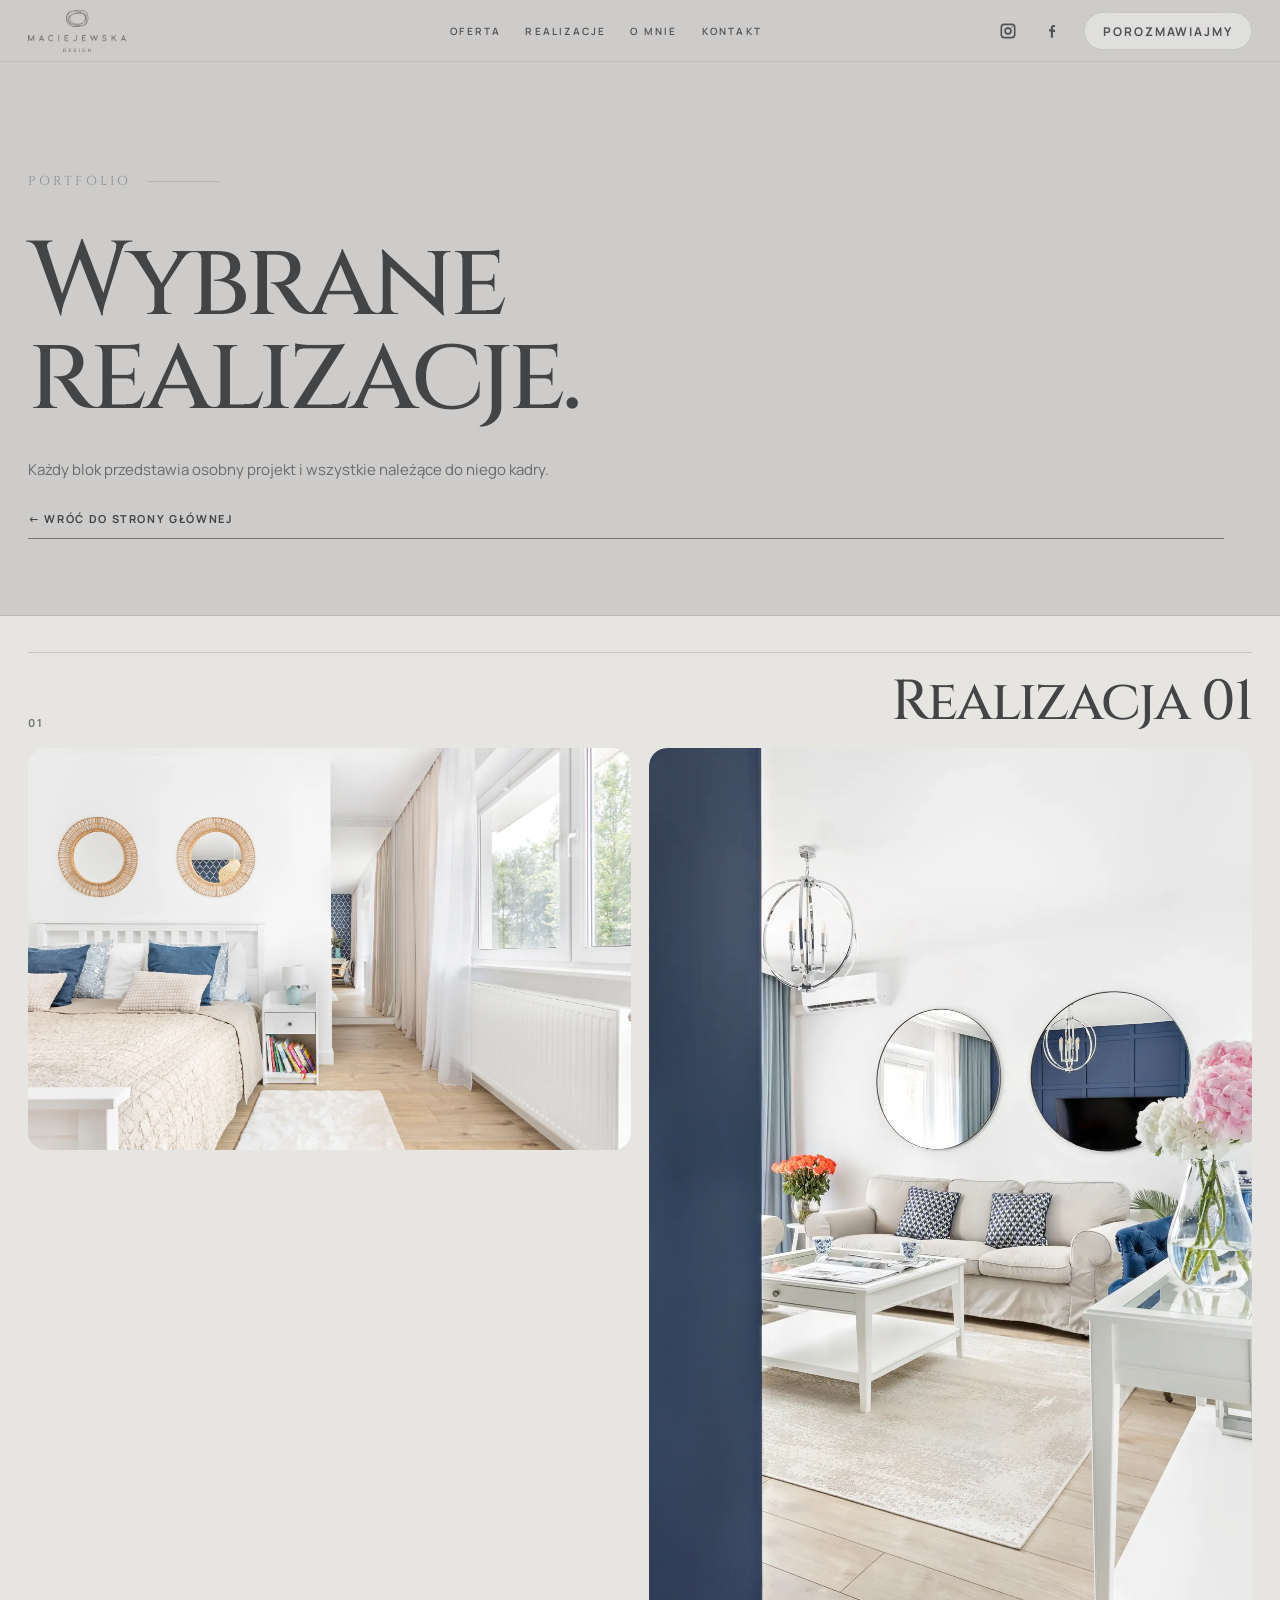
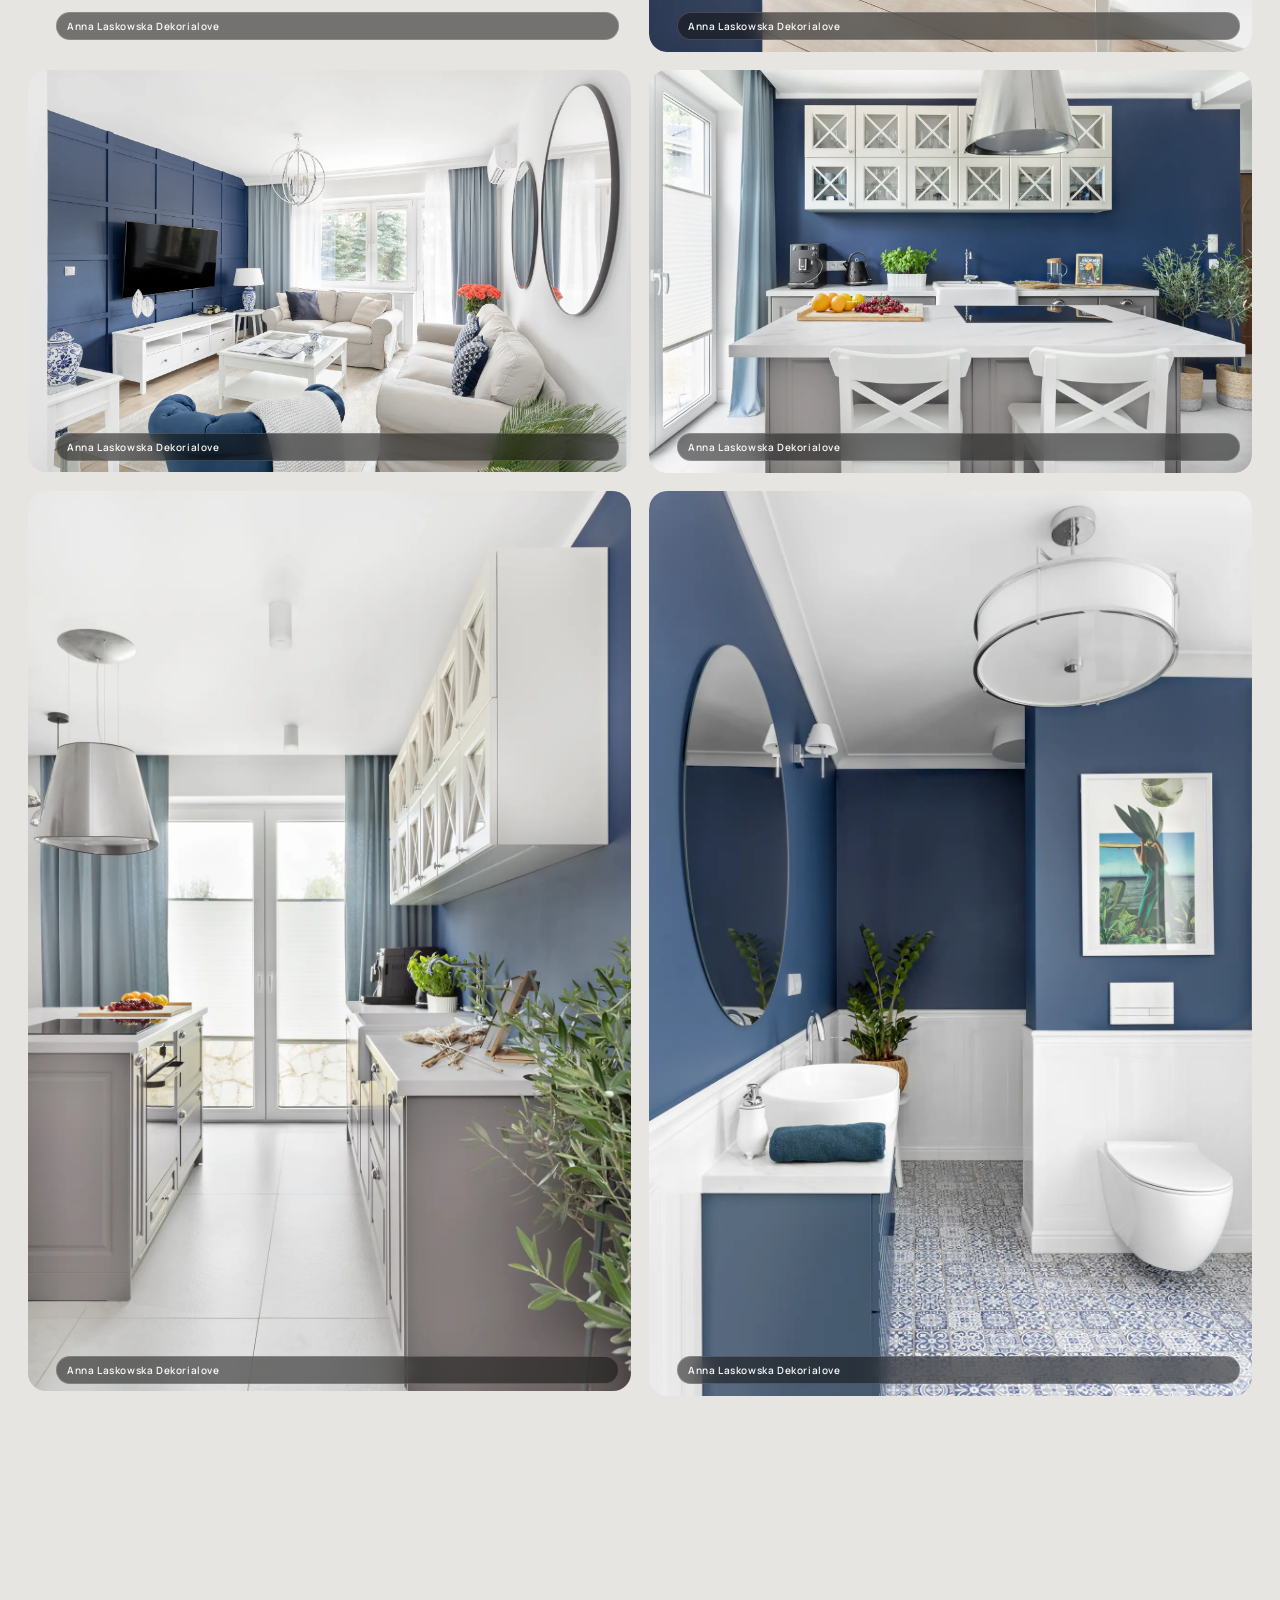
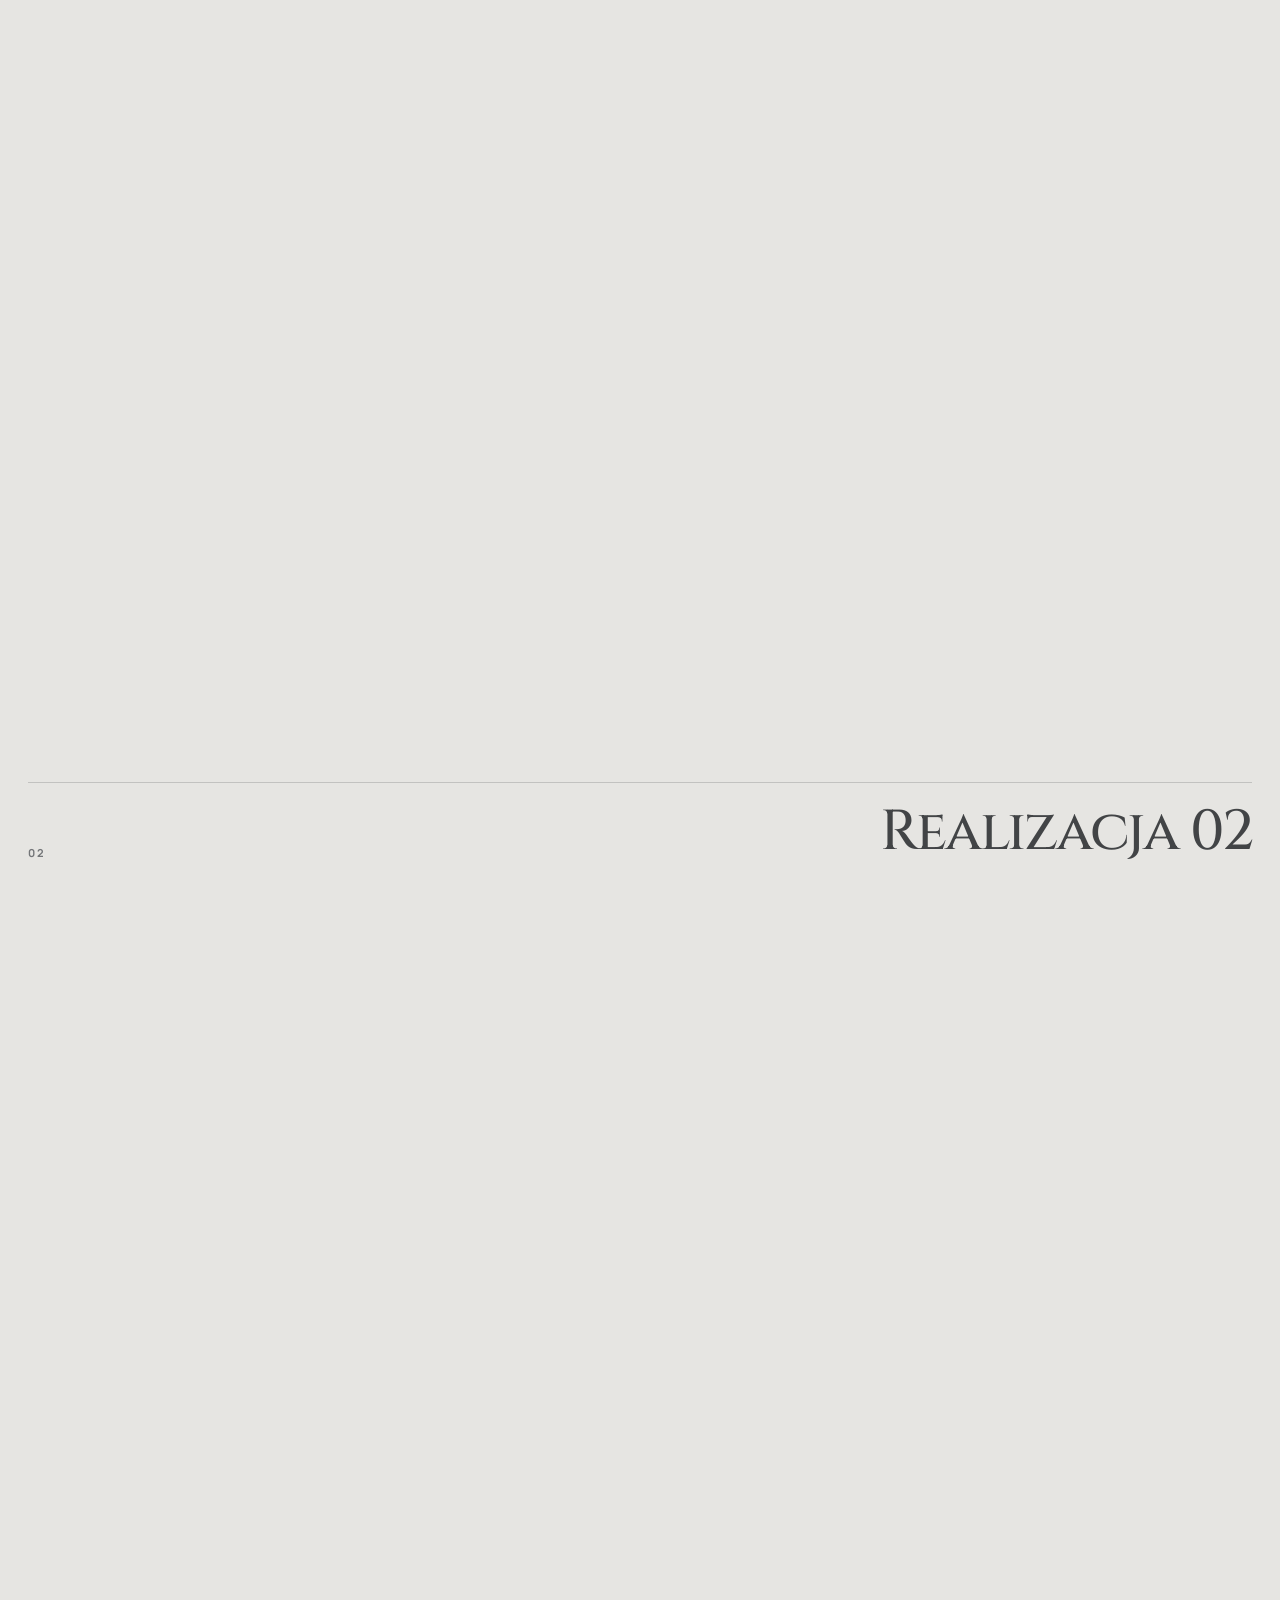
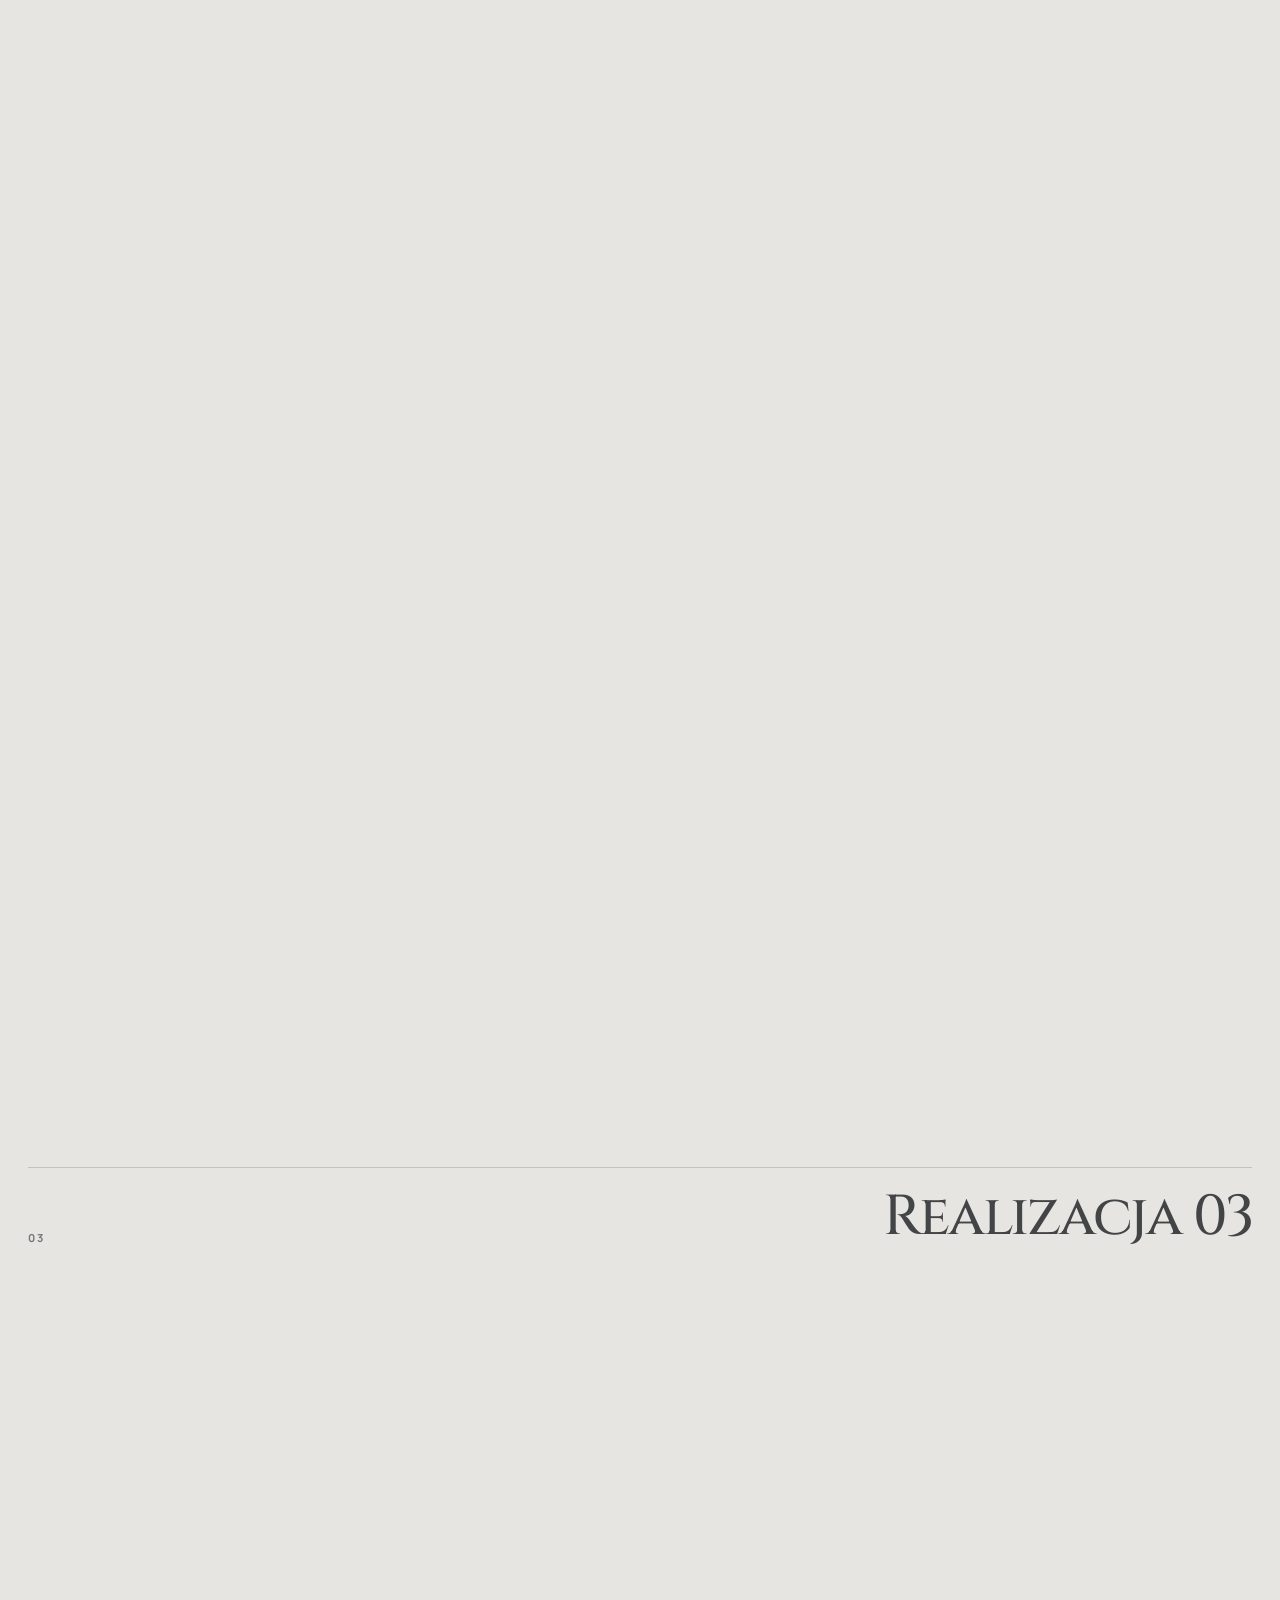
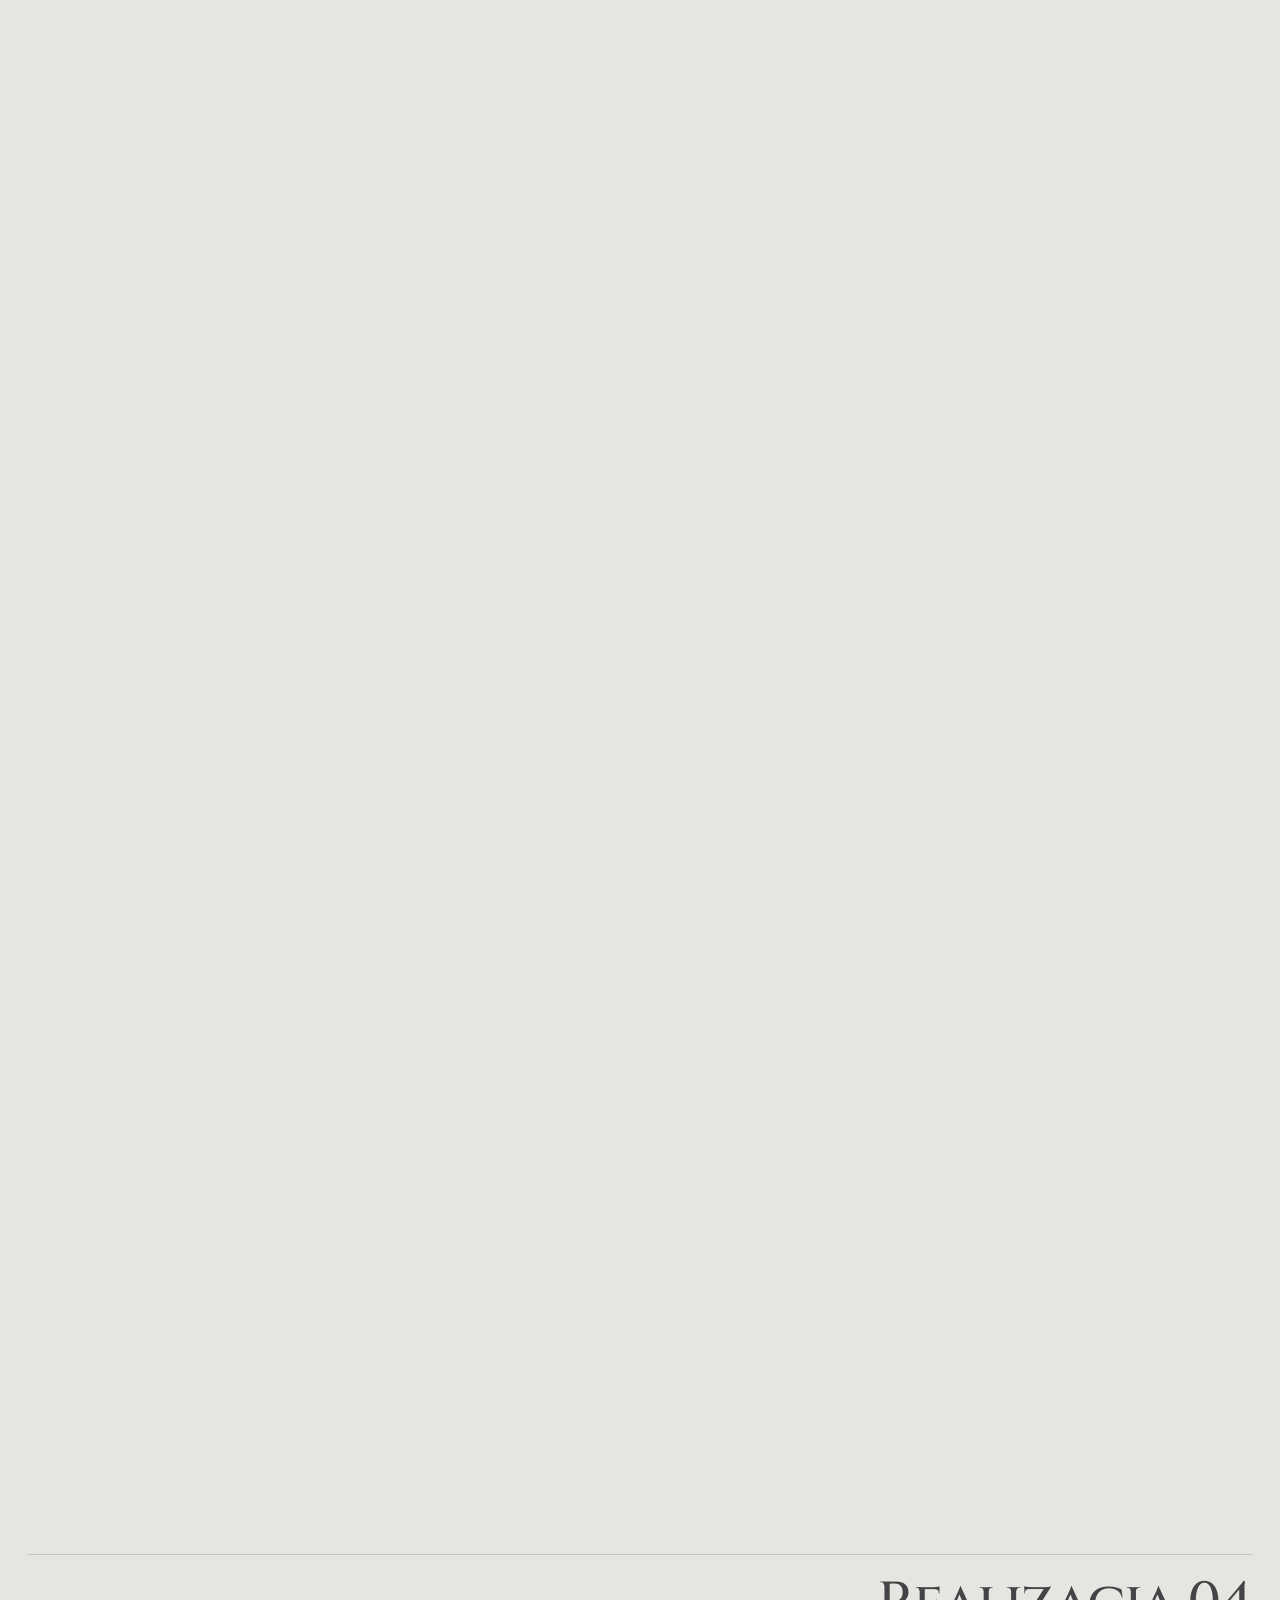
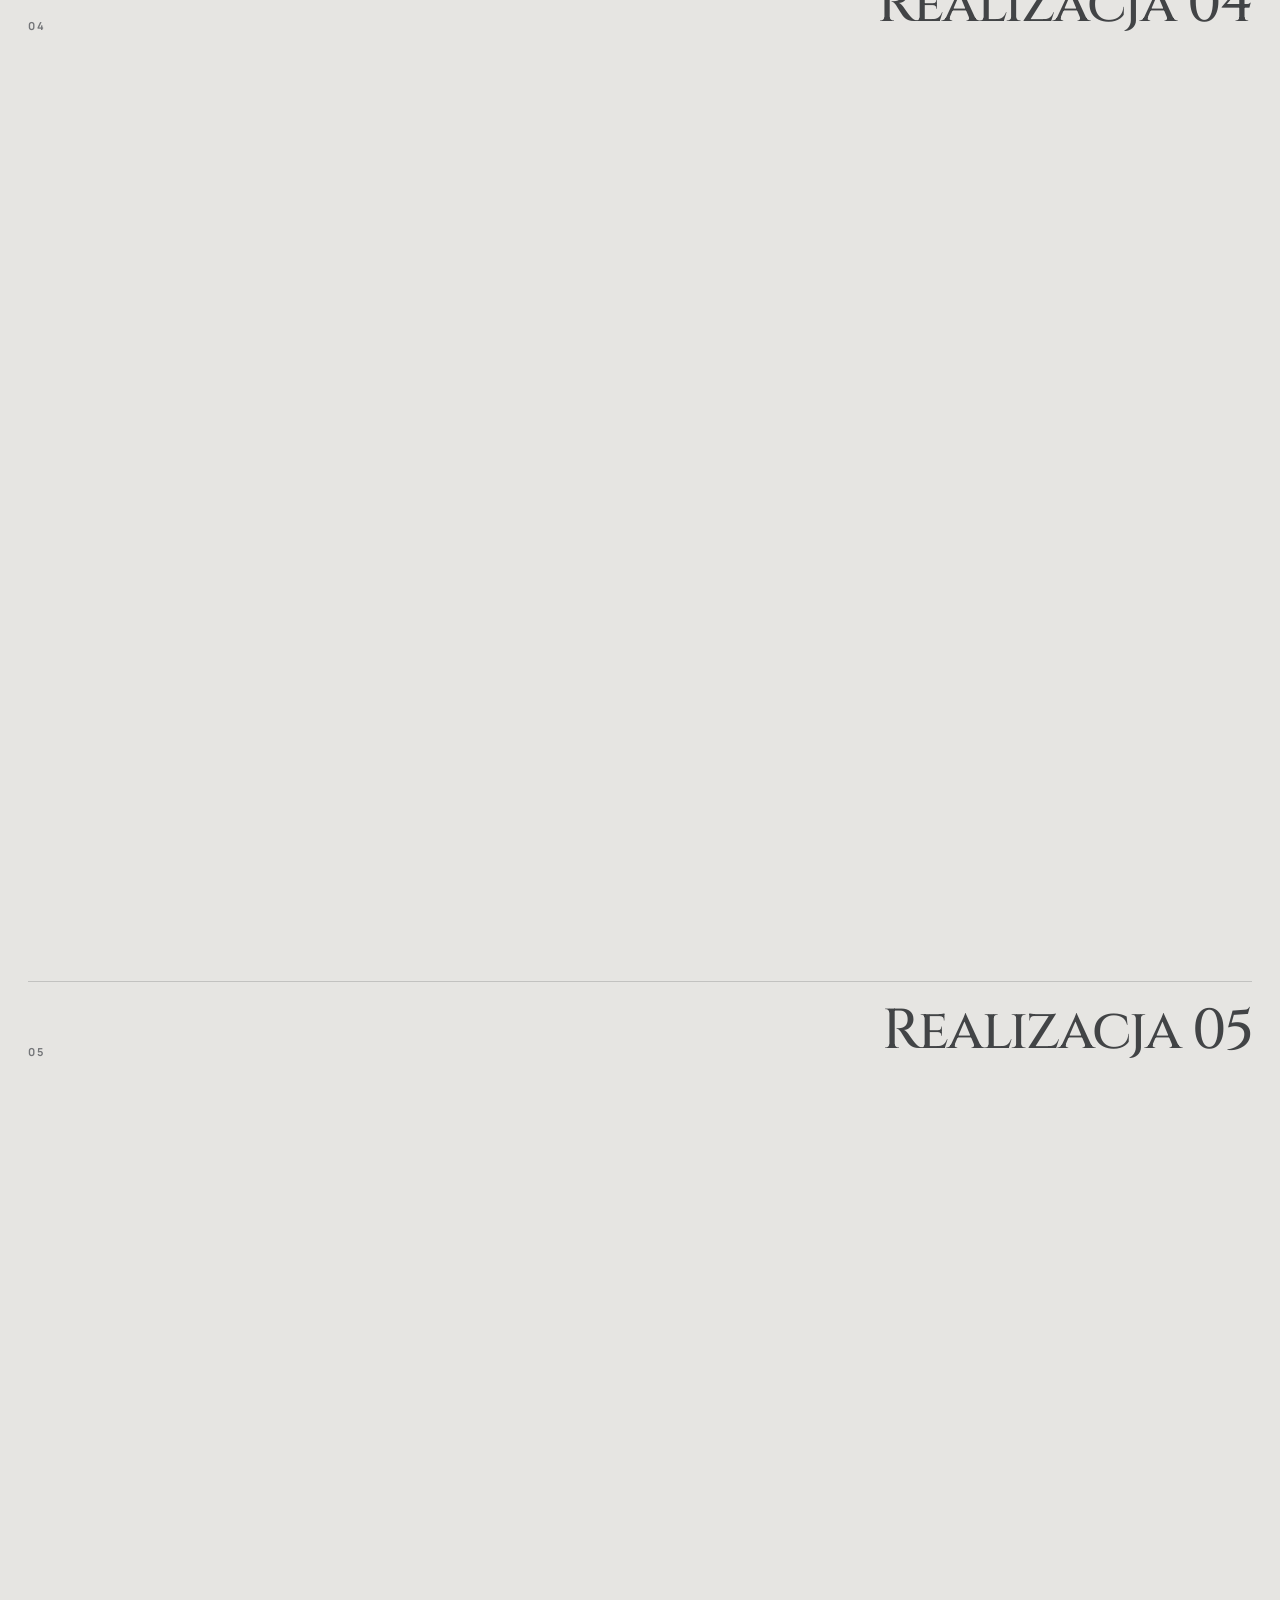
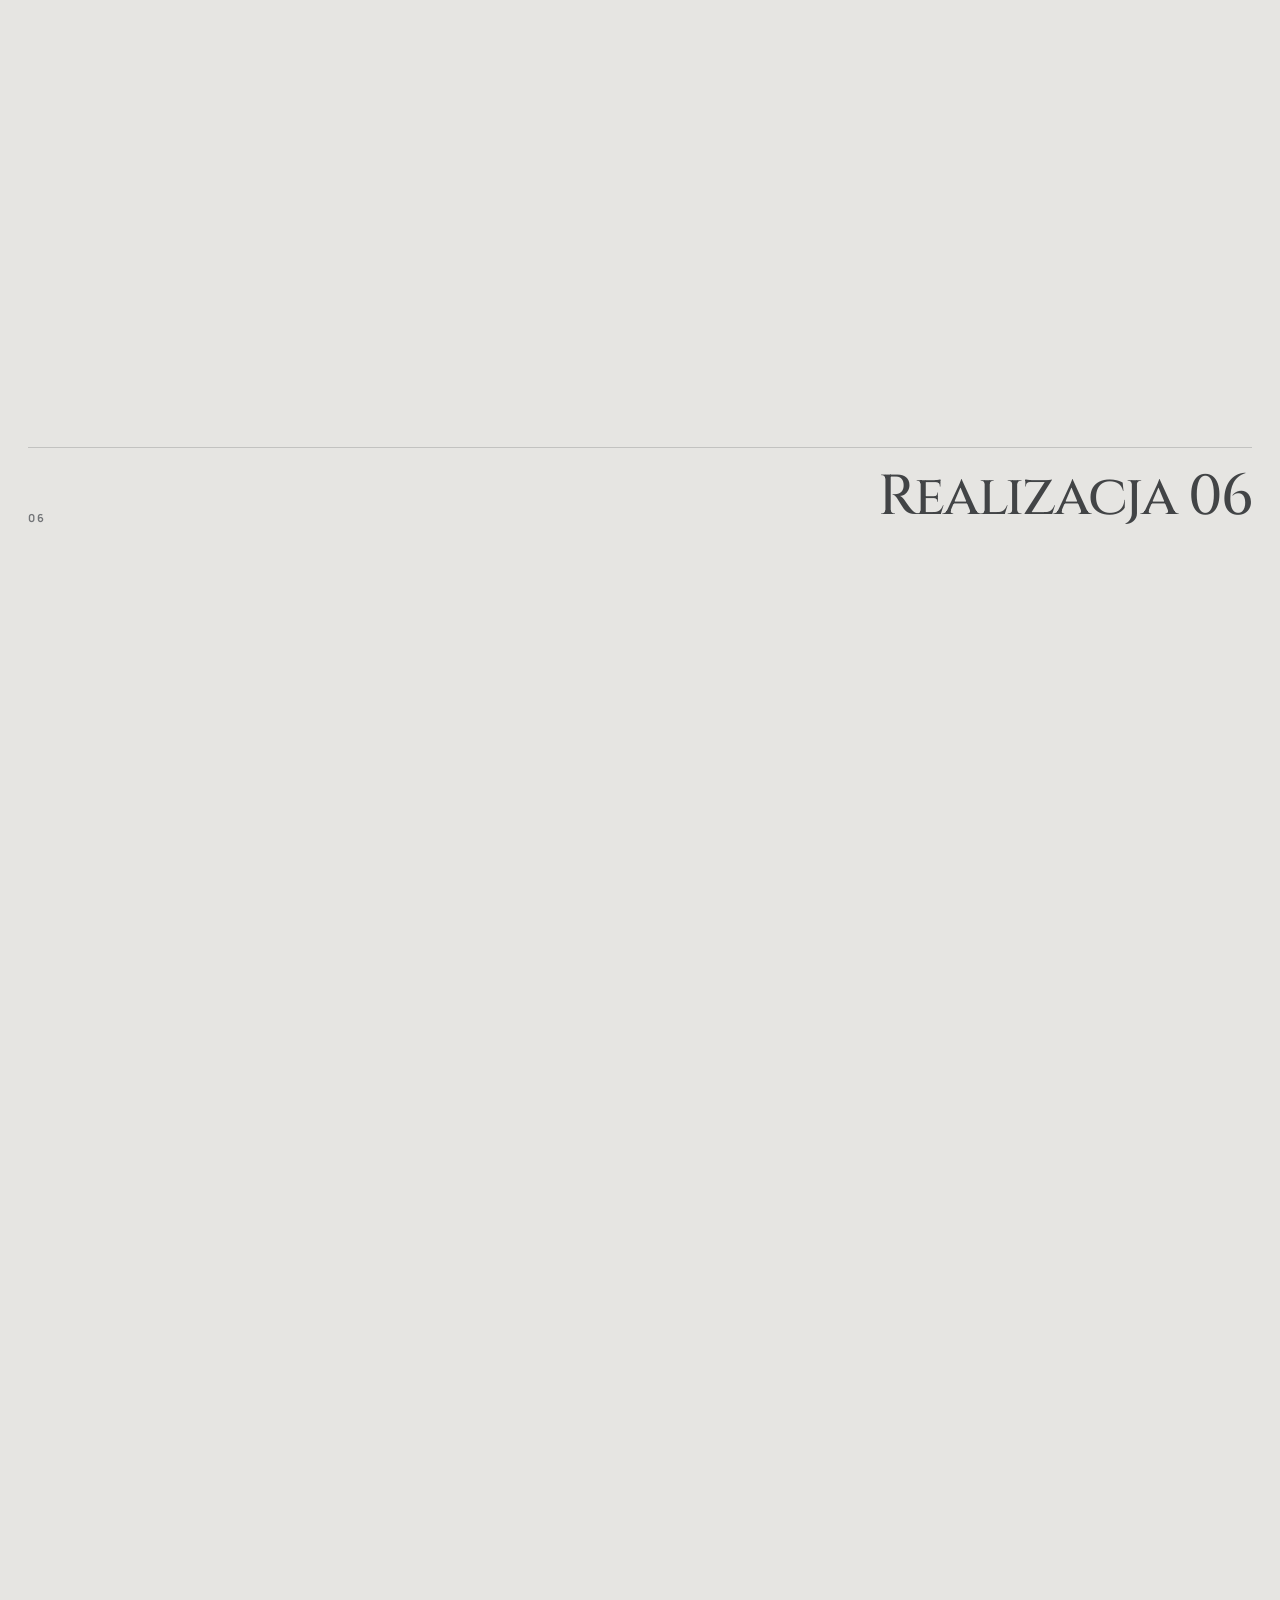
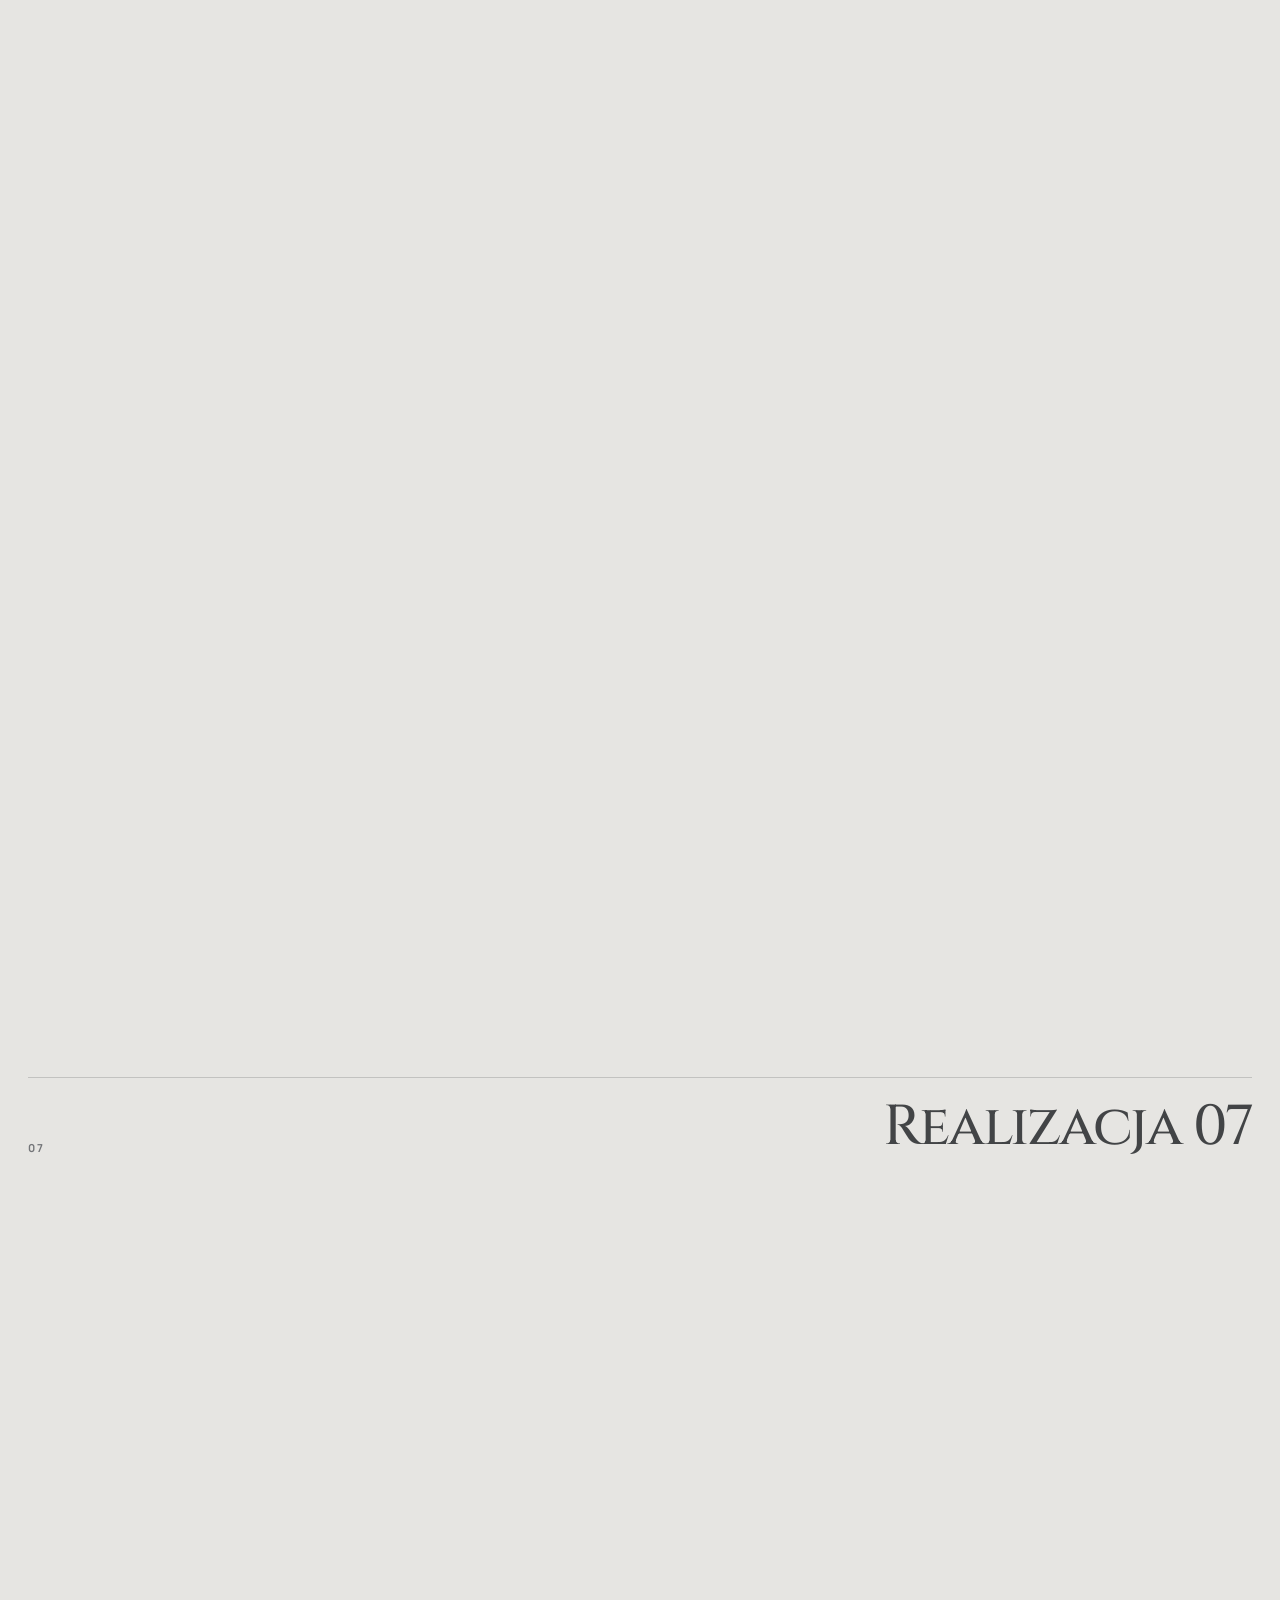
==== commit 539d5914: "Add files via upload" ====
--- a/galeria.html
+++ b/galeria.html
@@ -9,7 +9,7 @@
 <link href="https://fonts.googleapis.com" rel="preconnect"/>
 <link crossorigin="" href="https://fonts.gstatic.com" rel="preconnect"/>
 <link href="https://fonts.googleapis.com/css2?family=Cinzel:wght@400;500;600&amp;family=Manrope:wght@400;500;600;700&amp;display=swap" rel="stylesheet"/>
-<link href="style.css?v=42" rel="stylesheet"/>
+<link href="style.css?v=43" rel="stylesheet"/>
 </head>
 <body class="gallery-page">
 <header class="site-header is-scrolled" id="siteHeader">
@@ -61,7 +61,7 @@
 <h2>Realizacja 01</h2>
 </div>
 <div class="container gallery-project__grid">
-<figure class="gallery-card"><img alt="Realizacja 01 — kadr 01" decoding="async" fetchpriority="high" height="1279" loading="eager" src="wizualizacja-001.webp" width="1917"/></figure><figure class="gallery-card"><img alt="Realizacja 01 — kadr 02" decoding="async" height="1800" loading="lazy" src="wizualizacja-002.webp" width="1201"/></figure><figure class="gallery-card"><img alt="Realizacja 01 — kadr 03" decoding="async" height="1259" loading="lazy" src="wizualizacja-003.webp" width="1887"/></figure><figure class="gallery-card"><img alt="Realizacja 01 — kadr 04" decoding="async" height="1216" loading="lazy" src="wizualizacja-004.webp" width="1820"/></figure><figure class="gallery-card"><img alt="Realizacja 01 — kadr 05" decoding="async" height="1920" loading="lazy" src="wizualizacja-005.webp" width="1286"/></figure><figure class="gallery-card"><img alt="Realizacja 01 — kadr 06" decoding="async" height="1294" loading="lazy" src="wizualizacja-006.webp" width="1943"/></figure><figure class="gallery-card"><img alt="Realizacja 01 — kadr 07" decoding="async" height="1896" loading="lazy" src="wizualizacja-007.webp" width="1264"/></figure><figure class="gallery-card"><img alt="Realizacja 01 — kadr 08" decoding="async" height="1960" loading="lazy" src="wizualizacja-008.webp" width="1307"/></figure>
+<figure class="gallery-card"><img alt="Realizacja 01 — kadr 01" decoding="async" fetchpriority="high" height="1279" loading="eager" src="wizualizacja-001.webp" width="1917"/><figcaption>Anna Laskowska Dekorialove</figcaption></figure><figure class="gallery-card"><img alt="Realizacja 01 — kadr 02" decoding="async" height="1800" loading="lazy" src="wizualizacja-002.webp" width="1201"/><figcaption>Anna Laskowska Dekorialove</figcaption></figure><figure class="gallery-card"><img alt="Realizacja 01 — kadr 03" decoding="async" height="1259" loading="lazy" src="wizualizacja-003.webp" width="1887"/><figcaption>Anna Laskowska Dekorialove</figcaption></figure><figure class="gallery-card"><img alt="Realizacja 01 — kadr 04" decoding="async" height="1216" loading="lazy" src="wizualizacja-004.webp" width="1820"/><figcaption>Anna Laskowska Dekorialove</figcaption></figure><figure class="gallery-card"><img alt="Realizacja 01 — kadr 05" decoding="async" height="1920" loading="lazy" src="wizualizacja-005.webp" width="1286"/><figcaption>Anna Laskowska Dekorialove</figcaption></figure><figure class="gallery-card"><img alt="Realizacja 01 — kadr 07" decoding="async" height="1896" loading="lazy" src="wizualizacja-007.webp" width="1264"/><figcaption>Anna Laskowska Dekorialove</figcaption></figure><figure class="gallery-card"><img alt="Realizacja 01 — kadr 08" decoding="async" height="1960" loading="lazy" src="wizualizacja-008.webp" width="1307"/><figcaption>Anna Laskowska Dekorialove</figcaption></figure>
 </div>
 </div><div class="gallery-project">
 <div class="container gallery-project__head">
@@ -69,7 +69,7 @@
 <h2>Realizacja 02</h2>
 </div>
 <div class="container gallery-project__grid">
-<figure class="gallery-card"><img alt="Realizacja 02 — kadr 01" decoding="async" height="1908" loading="lazy" src="wizualizacja-009.webp" width="1274"/></figure><figure class="gallery-card"><img alt="Realizacja 02 — kadr 02" decoding="async" height="1956" loading="lazy" src="wizualizacja-010.webp" width="1304"/></figure><figure class="gallery-card"><img alt="Realizacja 02 — kadr 03" decoding="async" height="1881" loading="lazy" src="wizualizacja-011.webp" width="1257"/></figure><figure class="gallery-card"><img alt="Realizacja 02 — kadr 04" decoding="async" height="1334" loading="lazy" src="wizualizacja-012.webp" width="1997"/></figure>
+<figure class="gallery-card"><img alt="Realizacja 02 — kadr 01" decoding="async" height="1908" loading="lazy" src="wizualizacja-009.webp" width="1274"/><figcaption>Anna Laskowska Dekorialove</figcaption></figure><figure class="gallery-card"><img alt="Realizacja 02 — kadr 02" decoding="async" height="1956" loading="lazy" src="wizualizacja-010.webp" width="1304"/><figcaption>Anna Laskowska Dekorialove</figcaption></figure><figure class="gallery-card"><img alt="Realizacja 02 — kadr 03" decoding="async" height="1881" loading="lazy" src="wizualizacja-011.webp" width="1257"/><figcaption>Anna Laskowska Dekorialove</figcaption></figure><figure class="gallery-card"><img alt="Realizacja 02 — kadr 04" decoding="async" height="1334" loading="lazy" src="wizualizacja-012.webp" width="1997"/><figcaption>Anna Laskowska Dekorialove</figcaption></figure>
 </div>
 </div><div class="gallery-project">
 <div class="container gallery-project__head">
@@ -77,7 +77,7 @@
 <h2>Realizacja 03</h2>
 </div>
 <div class="container gallery-project__grid">
-<figure class="gallery-card"><img alt="Realizacja 03 — kadr 01" decoding="async" height="1943" loading="lazy" src="wizualizacja-014.webp" width="1298"/></figure><figure class="gallery-card"><img alt="Realizacja 03 — kadr 02" decoding="async" height="1943" loading="lazy" src="wizualizacja-015.webp" width="1296"/></figure><figure class="gallery-card"><img alt="Realizacja 03 — kadr 04" decoding="async" height="1892" loading="lazy" src="wizualizacja-017.webp" width="1260"/></figure><figure class="gallery-card"><img alt="Realizacja 03 — kadr 05" decoding="async" height="1943" loading="lazy" src="wizualizacja-018.webp" width="1296"/></figure>
+<figure class="gallery-card"><img alt="Realizacja 03 — kadr 01" decoding="async" height="1943" loading="lazy" src="wizualizacja-014.webp" width="1298"/><figcaption>Anna Laskowska Dekorialove</figcaption></figure><figure class="gallery-card"><img alt="Realizacja 03 — kadr 02" decoding="async" height="1943" loading="lazy" src="wizualizacja-015.webp" width="1296"/><figcaption>Anna Laskowska Dekorialove</figcaption></figure><figure class="gallery-card"><img alt="Realizacja 03 — kadr 04" decoding="async" height="1892" loading="lazy" src="wizualizacja-017.webp" width="1260"/><figcaption>Anna Laskowska Dekorialove</figcaption></figure><figure class="gallery-card"><img alt="Realizacja 03 — kadr 05" decoding="async" height="1943" loading="lazy" src="wizualizacja-018.webp" width="1296"/><figcaption>Anna Laskowska Dekorialove</figcaption></figure>
 </div>
 </div><div class="gallery-project">
 <div class="container gallery-project__head">
@@ -85,7 +85,7 @@
 <h2>Realizacja 04</h2>
 </div>
 <div class="container gallery-project__grid">
-<figure class="gallery-card"><img alt="Realizacja 04 — kadr 01" decoding="async" height="1100" loading="lazy" src="wizualizacja-020.webp" width="2200"/></figure><figure class="gallery-card"><img alt="Realizacja 04 — kadr 02" decoding="async" height="1325" loading="lazy" src="wizualizacja-021.webp" width="1789"/></figure><figure class="gallery-card"><img alt="Realizacja 04 — kadr 03" decoding="async" height="1466" loading="lazy" src="wizualizacja-022.webp" width="2200"/></figure>
+<figure class="gallery-card"><img alt="Realizacja 04 — kadr 01" decoding="async" height="1100" loading="lazy" src="wizualizacja-020.webp" width="2200"/><figcaption>Anna Laskowska Dekorialove</figcaption></figure><figure class="gallery-card"><img alt="Realizacja 04 — kadr 02" decoding="async" height="1325" loading="lazy" src="wizualizacja-021.webp" width="1789"/><figcaption>Anna Laskowska Dekorialove</figcaption></figure><figure class="gallery-card"><img alt="Realizacja 04 — kadr 03" decoding="async" height="1466" loading="lazy" src="wizualizacja-022.webp" width="2200"/><figcaption>Anna Laskowska Dekorialove</figcaption></figure>
 </div>
 </div><div class="gallery-project">
 <div class="container gallery-project__head">
@@ -93,7 +93,7 @@
 <h2>Realizacja 05</h2>
 </div>
 <div class="container gallery-project__grid">
-<figure class="gallery-card"><img alt="Realizacja 05 — kadr 01" decoding="async" height="1900" loading="lazy" src="wizualizacja-025.webp" width="1265"/></figure><figure class="gallery-card"><img alt="Realizacja 05 — kadr 02" decoding="async" height="1832" loading="lazy" src="wizualizacja-026.webp" width="1221"/></figure>
+<figure class="gallery-card"><img alt="Realizacja 05 — kadr 01" decoding="async" height="1900" loading="lazy" src="wizualizacja-025.webp" width="1265"/><figcaption>Anna Laskowska Dekorialove</figcaption></figure><figure class="gallery-card"><img alt="Realizacja 05 — kadr 02" decoding="async" height="1832" loading="lazy" src="wizualizacja-026.webp" width="1221"/><figcaption>Anna Laskowska Dekorialove</figcaption></figure>
 </div>
 </div><div class="gallery-project">
 <div class="container gallery-project__head">
@@ -101,7 +101,7 @@
 <h2>Realizacja 06</h2>
 </div>
 <div class="container gallery-project__grid">
-<figure class="gallery-card"><img alt="Realizacja 06 — kadr 01" decoding="async" height="2200" loading="lazy" src="wizualizacja-029.webp" width="1468"/></figure><figure class="gallery-card"><img alt="Realizacja 06 — kadr 02" decoding="async" height="1468" loading="lazy" src="wizualizacja-030.webp" width="2200"/></figure><figure class="gallery-card"><img alt="Realizacja 06 — kadr 03" decoding="async" height="2200" loading="lazy" src="wizualizacja-031.webp" width="1467"/></figure><figure class="gallery-card"><img alt="Realizacja 06 — kadr 04" decoding="async" height="2200" loading="lazy" src="wizualizacja-032.webp" width="1467"/></figure><figure class="gallery-card"><img alt="Realizacja 06 — kadr 05" decoding="async" height="2200" loading="lazy" src="wizualizacja-033.webp" width="1467"/></figure><figure class="gallery-card"><img alt="Realizacja 06 — kadr 06" decoding="async" height="1425" loading="lazy" src="wizualizacja-034.webp" width="2137"/></figure><figure class="gallery-card"><img alt="Realizacja 06 — kadr 07" decoding="async" height="1468" loading="lazy" src="wizualizacja-035.webp" width="2200"/></figure><figure class="gallery-card"><img alt="Realizacja 06 — kadr 08" decoding="async" height="2200" loading="lazy" src="wizualizacja-036.webp" width="1468"/></figure>
+<figure class="gallery-card"><img alt="Realizacja 06 — kadr 01" decoding="async" height="2200" loading="lazy" src="wizualizacja-029.webp" width="1468"/><figcaption>Anna Laskowska Dekorialove</figcaption></figure><figure class="gallery-card"><img alt="Realizacja 06 — kadr 02" decoding="async" height="1468" loading="lazy" src="wizualizacja-030.webp" width="2200"/><figcaption>Anna Laskowska Dekorialove</figcaption></figure><figure class="gallery-card"><img alt="Realizacja 06 — kadr 03" decoding="async" height="2200" loading="lazy" src="wizualizacja-031.webp" width="1467"/><figcaption>Anna Laskowska Dekorialove</figcaption></figure><figure class="gallery-card"><img alt="Realizacja 06 — kadr 04" decoding="async" height="2200" loading="lazy" src="wizualizacja-032.webp" width="1467"/><figcaption>Anna Laskowska Dekorialove</figcaption></figure><figure class="gallery-card"><img alt="Realizacja 06 — kadr 05" decoding="async" height="2200" loading="lazy" src="wizualizacja-033.webp" width="1467"/><figcaption>Anna Laskowska Dekorialove</figcaption></figure><figure class="gallery-card"><img alt="Realizacja 06 — kadr 06" decoding="async" height="1425" loading="lazy" src="wizualizacja-034.webp" width="2137"/><figcaption>Anna Laskowska Dekorialove</figcaption></figure><figure class="gallery-card"><img alt="Realizacja 06 — kadr 07" decoding="async" height="1468" loading="lazy" src="wizualizacja-035.webp" width="2200"/><figcaption>Anna Laskowska Dekorialove</figcaption></figure><figure class="gallery-card"><img alt="Realizacja 06 — kadr 08" decoding="async" height="2200" loading="lazy" src="wizualizacja-036.webp" width="1468"/><figcaption>Anna Laskowska Dekorialove</figcaption></figure>
 </div>
 </div><div class="gallery-project">
 <div class="container gallery-project__head">
@@ -109,7 +109,7 @@
 <h2>Realizacja 07</h2>
 </div>
 <div class="container gallery-project__grid">
-<figure class="gallery-card"><img alt="Realizacja 07 — kadr 01" decoding="async" height="1458" loading="lazy" src="wizualizacja-037.webp" width="2188"/></figure><figure class="gallery-card"><img alt="Realizacja 07 — kadr 02" decoding="async" height="1466" loading="lazy" src="wizualizacja-038.webp" width="2200"/></figure><figure class="gallery-card"><img alt="Realizacja 07 — kadr 03" decoding="async" height="1444" loading="lazy" src="wizualizacja-039.webp" width="2166"/></figure><figure class="gallery-card"><img alt="Realizacja 07 — kadr 04" decoding="async" height="1468" loading="lazy" src="wizualizacja-040.webp" width="2200"/></figure><figure class="gallery-card"><img alt="Realizacja 07 — kadr 05" decoding="async" height="2188" loading="lazy" src="wizualizacja-041.webp" width="1458"/></figure><figure class="gallery-card"><img alt="Realizacja 07 — kadr 06" decoding="async" height="2200" loading="lazy" src="wizualizacja-042.webp" width="1466"/></figure><figure class="gallery-card"><img alt="Realizacja 07 — kadr 07" decoding="async" height="2200" loading="lazy" src="wizualizacja-043.webp" width="1466"/></figure><figure class="gallery-card"><img alt="Realizacja 07 — kadr 08" decoding="async" height="2200" loading="lazy" src="wizualizacja-044.webp" width="1466"/></figure>
+<figure class="gallery-card"><img alt="Realizacja 07 — kadr 01" decoding="async" height="1458" loading="lazy" src="wizualizacja-037.webp" width="2188"/><figcaption>Anna Laskowska Dekorialove</figcaption></figure><figure class="gallery-card"><img alt="Realizacja 07 — kadr 02" decoding="async" height="1466" loading="lazy" src="wizualizacja-038.webp" width="2200"/><figcaption>Anna Laskowska Dekorialove</figcaption></figure><figure class="gallery-card"><img alt="Realizacja 07 — kadr 03" decoding="async" height="1444" loading="lazy" src="wizualizacja-039.webp" width="2166"/><figcaption>Anna Laskowska Dekorialove</figcaption></figure><figure class="gallery-card"><img alt="Realizacja 07 — kadr 04" decoding="async" height="1468" loading="lazy" src="wizualizacja-040.webp" width="2200"/><figcaption>Anna Laskowska Dekorialove</figcaption></figure><figure class="gallery-card"><img alt="Realizacja 07 — kadr 05" decoding="async" height="2188" loading="lazy" src="wizualizacja-041.webp" width="1458"/><figcaption>Anna Laskowska Dekorialove</figcaption></figure><figure class="gallery-card"><img alt="Realizacja 07 — kadr 06" decoding="async" height="2200" loading="lazy" src="wizualizacja-042.webp" width="1466"/><figcaption>Anna Laskowska Dekorialove</figcaption></figure><figure class="gallery-card"><img alt="Realizacja 07 — kadr 07" decoding="async" height="2200" loading="lazy" src="wizualizacja-043.webp" width="1466"/><figcaption>Anna Laskowska Dekorialove</figcaption></figure><figure class="gallery-card"><img alt="Realizacja 07 — kadr 08" decoding="async" height="2200" loading="lazy" src="wizualizacja-044.webp" width="1466"/><figcaption>Anna Laskowska Dekorialove</figcaption></figure>
 </div>
 </div><div class="gallery-project">
 <div class="container gallery-project__head">
@@ -117,7 +117,7 @@
 <h2>Realizacja 08</h2>
 </div>
 <div class="container gallery-project__grid">
-<figure class="gallery-card"><img alt="Realizacja 08 — kadr 01" decoding="async" height="1263" loading="lazy" src="wizualizacja-045.webp" width="1894"/></figure><figure class="gallery-card"><img alt="Realizacja 08 — kadr 02" decoding="async" height="1871" loading="lazy" src="wizualizacja-046.webp" width="1247"/></figure><figure class="gallery-card"><img alt="Realizacja 08 — kadr 03" decoding="async" height="1941" loading="lazy" src="wizualizacja-047.webp" width="1293"/></figure><figure class="gallery-card"><img alt="Realizacja 08 — kadr 04" decoding="async" height="1943" loading="lazy" src="wizualizacja-048.webp" width="1296"/></figure><figure class="gallery-card"><img alt="Realizacja 08 — kadr 05" decoding="async" height="1941" loading="lazy" src="wizualizacja-049.webp" width="1293"/></figure><figure class="gallery-card"><img alt="Realizacja 08 — kadr 06" decoding="async" height="1295" loading="lazy" src="wizualizacja-050.webp" width="1943"/></figure><figure class="gallery-card"><img alt="Realizacja 08 — kadr 07" decoding="async" height="1942" loading="lazy" src="wizualizacja-051.webp" width="1296"/></figure><figure class="gallery-card"><img alt="Realizacja 08 — kadr 08" decoding="async" height="1883" loading="lazy" src="wizualizacja-052.webp" width="1255"/></figure>
+<figure class="gallery-card"><img alt="Realizacja 08 — kadr 01" decoding="async" height="1263" loading="lazy" src="wizualizacja-045.webp" width="1894"/><figcaption>Anna Laskowska Dekorialove</figcaption></figure><figure class="gallery-card"><img alt="Realizacja 08 — kadr 02" decoding="async" height="1871" loading="lazy" src="wizualizacja-046.webp" width="1247"/><figcaption>Anna Laskowska Dekorialove</figcaption></figure><figure class="gallery-card"><img alt="Realizacja 08 — kadr 03" decoding="async" height="1941" loading="lazy" src="wizualizacja-047.webp" width="1293"/><figcaption>Anna Laskowska Dekorialove</figcaption></figure><figure class="gallery-card"><img alt="Realizacja 08 — kadr 04" decoding="async" height="1943" loading="lazy" src="wizualizacja-048.webp" width="1296"/><figcaption>Anna Laskowska Dekorialove</figcaption></figure><figure class="gallery-card"><img alt="Realizacja 08 — kadr 05" decoding="async" height="1941" loading="lazy" src="wizualizacja-049.webp" width="1293"/><figcaption>Anna Laskowska Dekorialove</figcaption></figure><figure class="gallery-card"><img alt="Realizacja 08 — kadr 06" decoding="async" height="1295" loading="lazy" src="wizualizacja-050.webp" width="1943"/><figcaption>Anna Laskowska Dekorialove</figcaption></figure><figure class="gallery-card"><img alt="Realizacja 08 — kadr 07" decoding="async" height="1942" loading="lazy" src="wizualizacja-051.webp" width="1296"/><figcaption>Anna Laskowska Dekorialove</figcaption></figure><figure class="gallery-card"><img alt="Realizacja 08 — kadr 08" decoding="async" height="1883" loading="lazy" src="wizualizacja-052.webp" width="1255"/><figcaption>Anna Laskowska Dekorialove</figcaption></figure>
 </div>
 </div><div class="gallery-project">
 <div class="container gallery-project__head">
@@ -125,7 +125,7 @@
 <h2>Realizacja 09</h2>
 </div>
 <div class="container gallery-project__grid">
-<figure class="gallery-card"><img alt="Realizacja 09 — kadr 01" decoding="async" height="1910" loading="lazy" src="wizualizacja-053.webp" width="1272"/></figure><figure class="gallery-card"><img alt="Realizacja 09 — kadr 02" decoding="async" height="1296" loading="lazy" src="wizualizacja-054.webp" width="1943"/></figure><figure class="gallery-card"><img alt="Realizacja 09 — kadr 03" decoding="async" height="1942" loading="lazy" src="wizualizacja-055.webp" width="1295"/></figure><figure class="gallery-card"><img alt="Realizacja 09 — kadr 04" decoding="async" height="1285" loading="lazy" src="wizualizacja-056.webp" width="1928"/></figure><figure class="gallery-card"><img alt="Realizacja 09 — kadr 05" decoding="async" height="1822" loading="lazy" src="wizualizacja-057.webp" width="1214"/></figure>
+<figure class="gallery-card"><img alt="Realizacja 09 — kadr 01" decoding="async" height="1910" loading="lazy" src="wizualizacja-053.webp" width="1272"/><figcaption>Anna Laskowska Dekorialove</figcaption></figure><figure class="gallery-card"><img alt="Realizacja 09 — kadr 02" decoding="async" height="1296" loading="lazy" src="wizualizacja-054.webp" width="1943"/><figcaption>Anna Laskowska Dekorialove</figcaption></figure><figure class="gallery-card"><img alt="Realizacja 09 — kadr 03" decoding="async" height="1942" loading="lazy" src="wizualizacja-055.webp" width="1295"/><figcaption>Anna Laskowska Dekorialove</figcaption></figure><figure class="gallery-card"><img alt="Realizacja 09 — kadr 04" decoding="async" height="1285" loading="lazy" src="wizualizacja-056.webp" width="1928"/><figcaption>Anna Laskowska Dekorialove</figcaption></figure><figure class="gallery-card"><img alt="Realizacja 09 — kadr 05" decoding="async" height="1822" loading="lazy" src="wizualizacja-057.webp" width="1214"/><figcaption>Anna Laskowska Dekorialove</figcaption></figure>
 </div>
 </div>
 </div>
@@ -158,6 +158,6 @@
 <a href="#">Powrót na górę ↑</a>
 </div>
 </footer>
-<script src="script.js?v=42"></script>
+<script src="script.js?v=43"></script>
 </body>
 </html>
--- a/style.css
+++ b/style.css
@@ -4435,3 +4435,213 @@
     border-radius:16px !important;
   }
 }
+
+
+/* V43 — podpisy zdjęć realizacji */
+.project-showcase__credit{
+  position:absolute;
+  right:22px;
+  bottom:18px;
+  z-index:3;
+  display:inline-flex;
+  align-items:center;
+  padding:8px 12px;
+  border-radius:999px;
+  background:rgba(17,18,18,.44);
+  color:rgba(255,255,255,.92);
+  border:1px solid rgba(255,255,255,.18);
+  backdrop-filter:blur(10px);
+  -webkit-backdrop-filter:blur(10px);
+  font-family:"Manrope",sans-serif;
+  font-size:11px;
+  font-weight:600;
+  line-height:1.2;
+  letter-spacing:.08em;
+}
+
+body.gallery-page .gallery-card{
+  position:relative;
+}
+
+body.gallery-page .gallery-card figcaption{
+  position:absolute;
+  right:12px;
+  bottom:12px;
+  z-index:2;
+  max-width:calc(100% - 24px);
+  padding:7px 10px;
+  border-radius:999px;
+  background:rgba(17,18,18,.46);
+  color:rgba(255,255,255,.96);
+  border:1px solid rgba(255,255,255,.16);
+  backdrop-filter:blur(10px);
+  -webkit-backdrop-filter:blur(10px);
+  font-family:"Manrope",sans-serif;
+  font-size:10px;
+  font-weight:600;
+  line-height:1.2;
+  letter-spacing:.08em;
+  pointer-events:none;
+}
+
+@media (max-width:760px){
+  .project-showcase__credit{
+    right:16px;
+    bottom:16px;
+    padding:7px 10px;
+    font-size:10px;
+    letter-spacing:.07em;
+    max-width:calc(100% - 32px);
+    text-align:right;
+  }
+
+  body.gallery-page .gallery-card figcaption{
+    right:10px;
+    bottom:10px;
+    max-width:calc(100% - 20px);
+    font-size:9px;
+    padding:6px 9px;
+    letter-spacing:.06em;
+  }
+}
+
+
+/* V43 — finalna naprawa galerii + podpisy zdjęć */
+body.gallery-page .gallery-projects{
+  display:grid !important;
+  gap:64px !important;
+}
+
+body.gallery-page .gallery-project{
+  display:grid !important;
+  gap:18px !important;
+}
+
+body.gallery-page .gallery-project__head{
+  width:min(100% - 40px, var(--container)) !important;
+  margin-inline:auto !important;
+  padding-top:22px !important;
+  align-items:flex-end !important;
+  justify-content:space-between !important;
+  gap:20px !important;
+}
+
+body.gallery-page .gallery-project__grid{
+  width:min(100% - 40px, var(--container)) !important;
+  margin-inline:auto !important;
+  display:grid !important;
+  grid-template-columns:repeat(2, minmax(0, 1fr)) !important;
+  gap:18px !important;
+  columns:unset !important;
+}
+
+body.gallery-page .gallery-project__grid .gallery-card,
+body.gallery-page .gallery-project__grid .gallery-card--wide{
+  position:relative !important;
+  display:block !important;
+  width:100% !important;
+  min-width:0 !important;
+  margin:0 !important;
+  overflow:hidden !important;
+  border-radius:18px !important;
+  background:transparent !important;
+  box-shadow:none !important;
+  break-inside:auto !important;
+}
+
+body.gallery-page .gallery-project__grid .gallery-card img,
+body.gallery-page .gallery-project__grid .gallery-card:hover img,
+body.gallery-page .gallery-project__grid .gallery-card--wide img,
+body.gallery-page .gallery-project__grid .gallery-card--wide:hover img{
+  display:block !important;
+  width:100% !important;
+  height:auto !important;
+  min-height:0 !important;
+  object-fit:cover !important;
+  object-position:center !important;
+  transform:none !important;
+  filter:none !important;
+  background:transparent !important;
+  border-radius:inherit !important;
+}
+
+body.gallery-page .gallery-card figcaption,
+body.gallery-page .gallery-card--wide figcaption{
+  display:inline-flex !important;
+  position:absolute !important;
+  right:12px !important;
+  bottom:12px !important;
+  z-index:3 !important;
+  max-width:calc(100% - 24px) !important;
+  padding:7px 10px !important;
+  border-radius:999px !important;
+  background:rgba(17,18,18,.54) !important;
+  color:rgba(255,255,255,.96) !important;
+  border:1px solid rgba(255,255,255,.16) !important;
+  backdrop-filter:blur(10px) !important;
+  -webkit-backdrop-filter:blur(10px) !important;
+  font-family:"Manrope",sans-serif !important;
+  font-size:10px !important;
+  font-weight:600 !important;
+  line-height:1.2 !important;
+  letter-spacing:.06em !important;
+  white-space:normal !important;
+  pointer-events:none !important;
+}
+
+@media (max-width: 760px){
+  body.gallery-page .gallery-projects{
+    gap:52px !important;
+  }
+
+  body.gallery-page .gallery-project__head,
+  body.gallery-page .gallery-project__grid{
+    width:calc(100% - 24px) !important;
+    max-width:none !important;
+  }
+
+  body.gallery-page .gallery-project__head{
+    padding-top:18px !important;
+    gap:10px !important;
+    align-items:flex-start !important;
+  }
+
+  body.gallery-page .gallery-project__head h2{
+    font-size:clamp(24px, 7.8vw, 34px) !important;
+    line-height:1.1 !important;
+    overflow-wrap:normal !important;
+    word-break:normal !important;
+    hyphens:none !important;
+  }
+
+  body.gallery-page .gallery-project__grid{
+    grid-template-columns:minmax(0, 1fr) !important;
+    gap:12px !important;
+  }
+
+  body.gallery-page .gallery-project__grid .gallery-card,
+  body.gallery-page .gallery-project__grid .gallery-card--wide{
+    border-radius:16px !important;
+  }
+
+  body.gallery-page .gallery-card figcaption,
+  body.gallery-page .gallery-card--wide figcaption{
+    right:10px !important;
+    bottom:10px !important;
+    max-width:calc(100% - 20px) !important;
+    font-size:9px !important;
+    padding:6px 9px !important;
+    letter-spacing:.05em !important;
+  }
+}
+
+@media (max-width: 390px){
+  body.gallery-page .gallery-project__head,
+  body.gallery-page .gallery-project__grid{
+    width:calc(100% - 18px) !important;
+  }
+
+  body.gallery-page .gallery-project__grid{
+    gap:10px !important;
+  }
+}
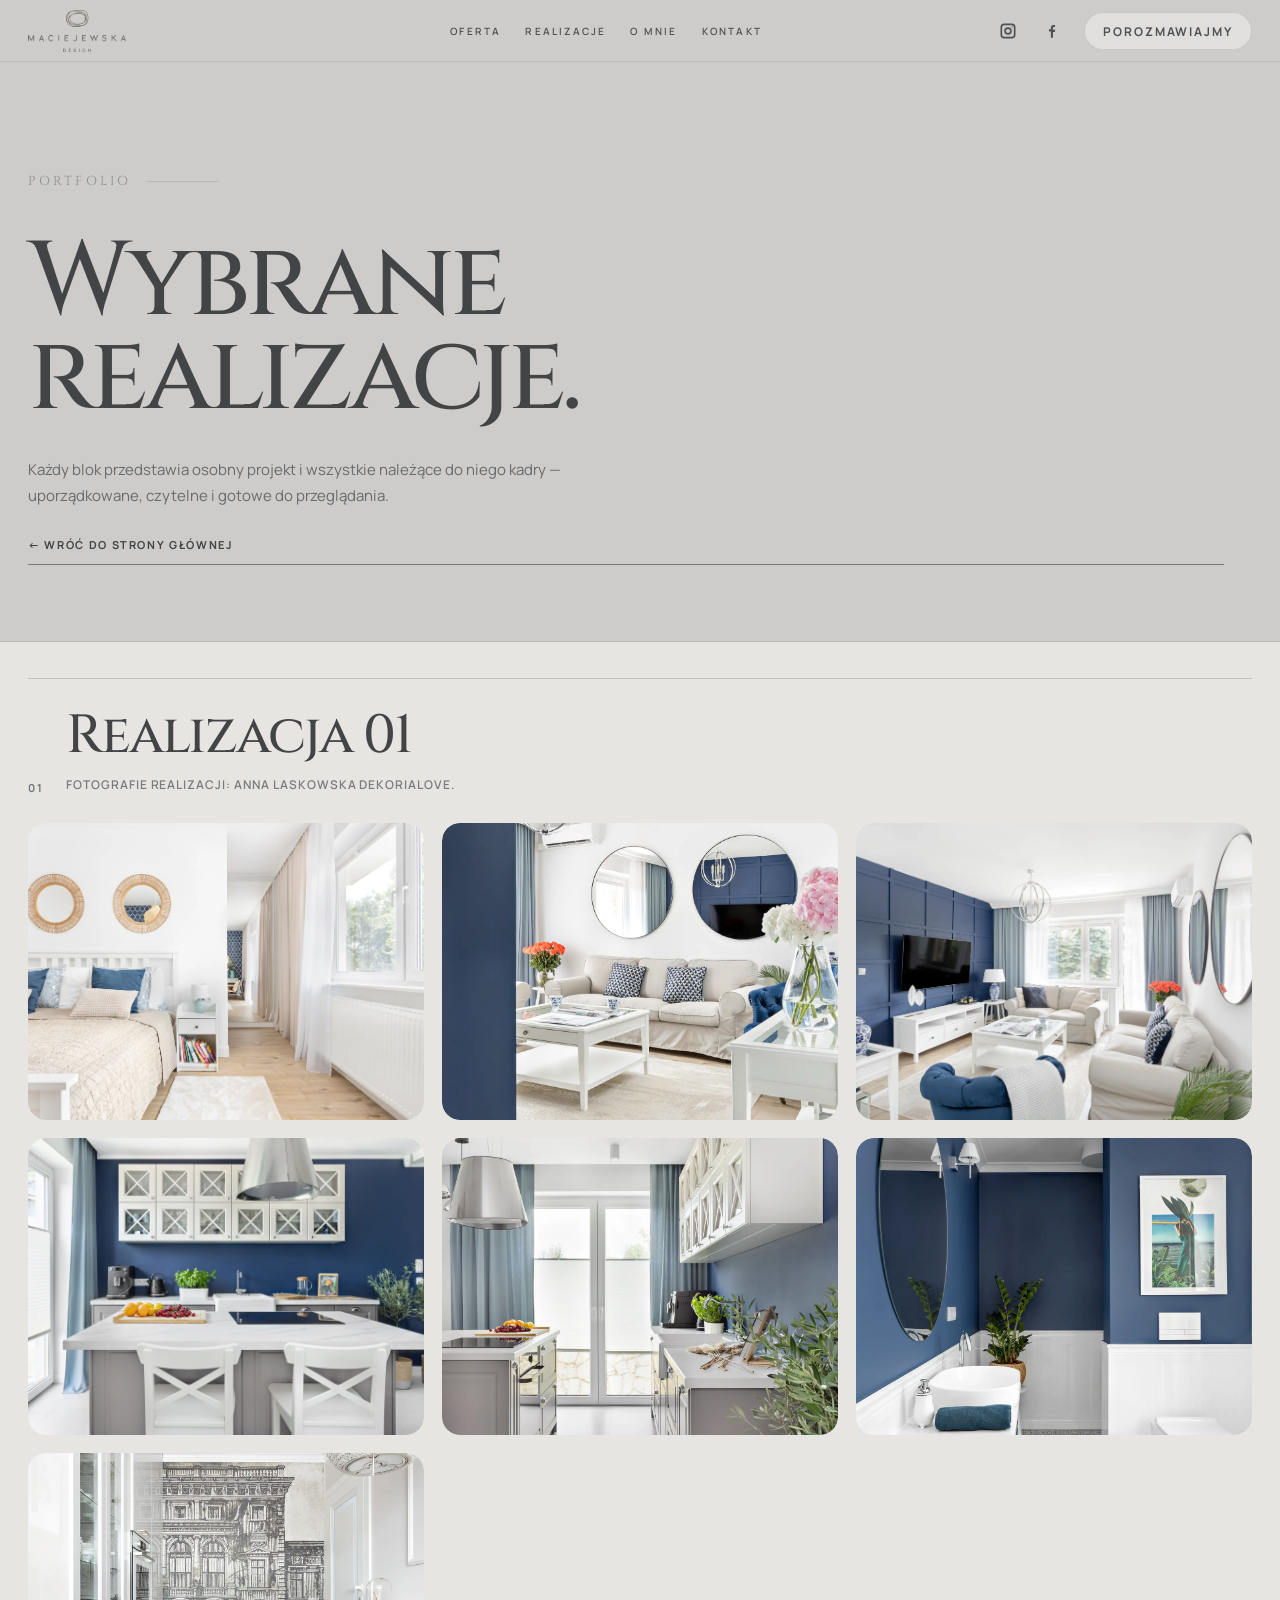
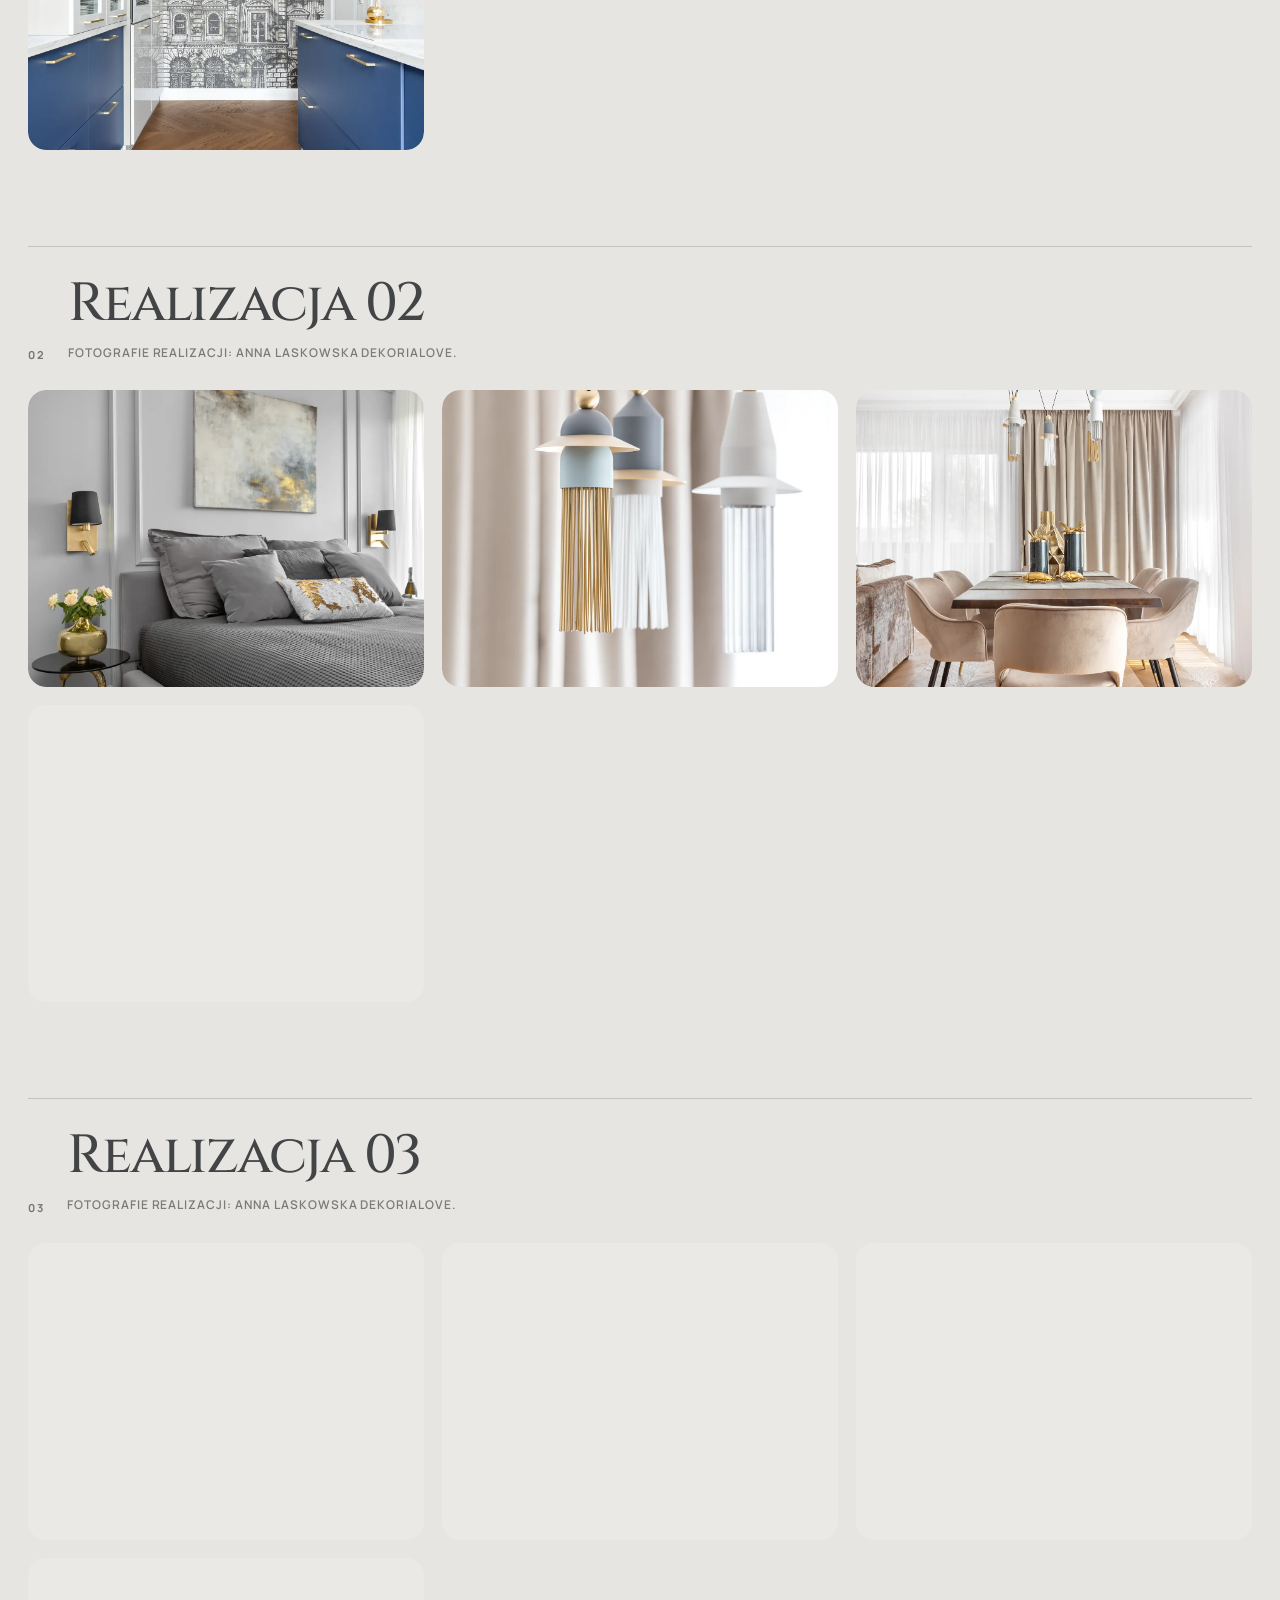
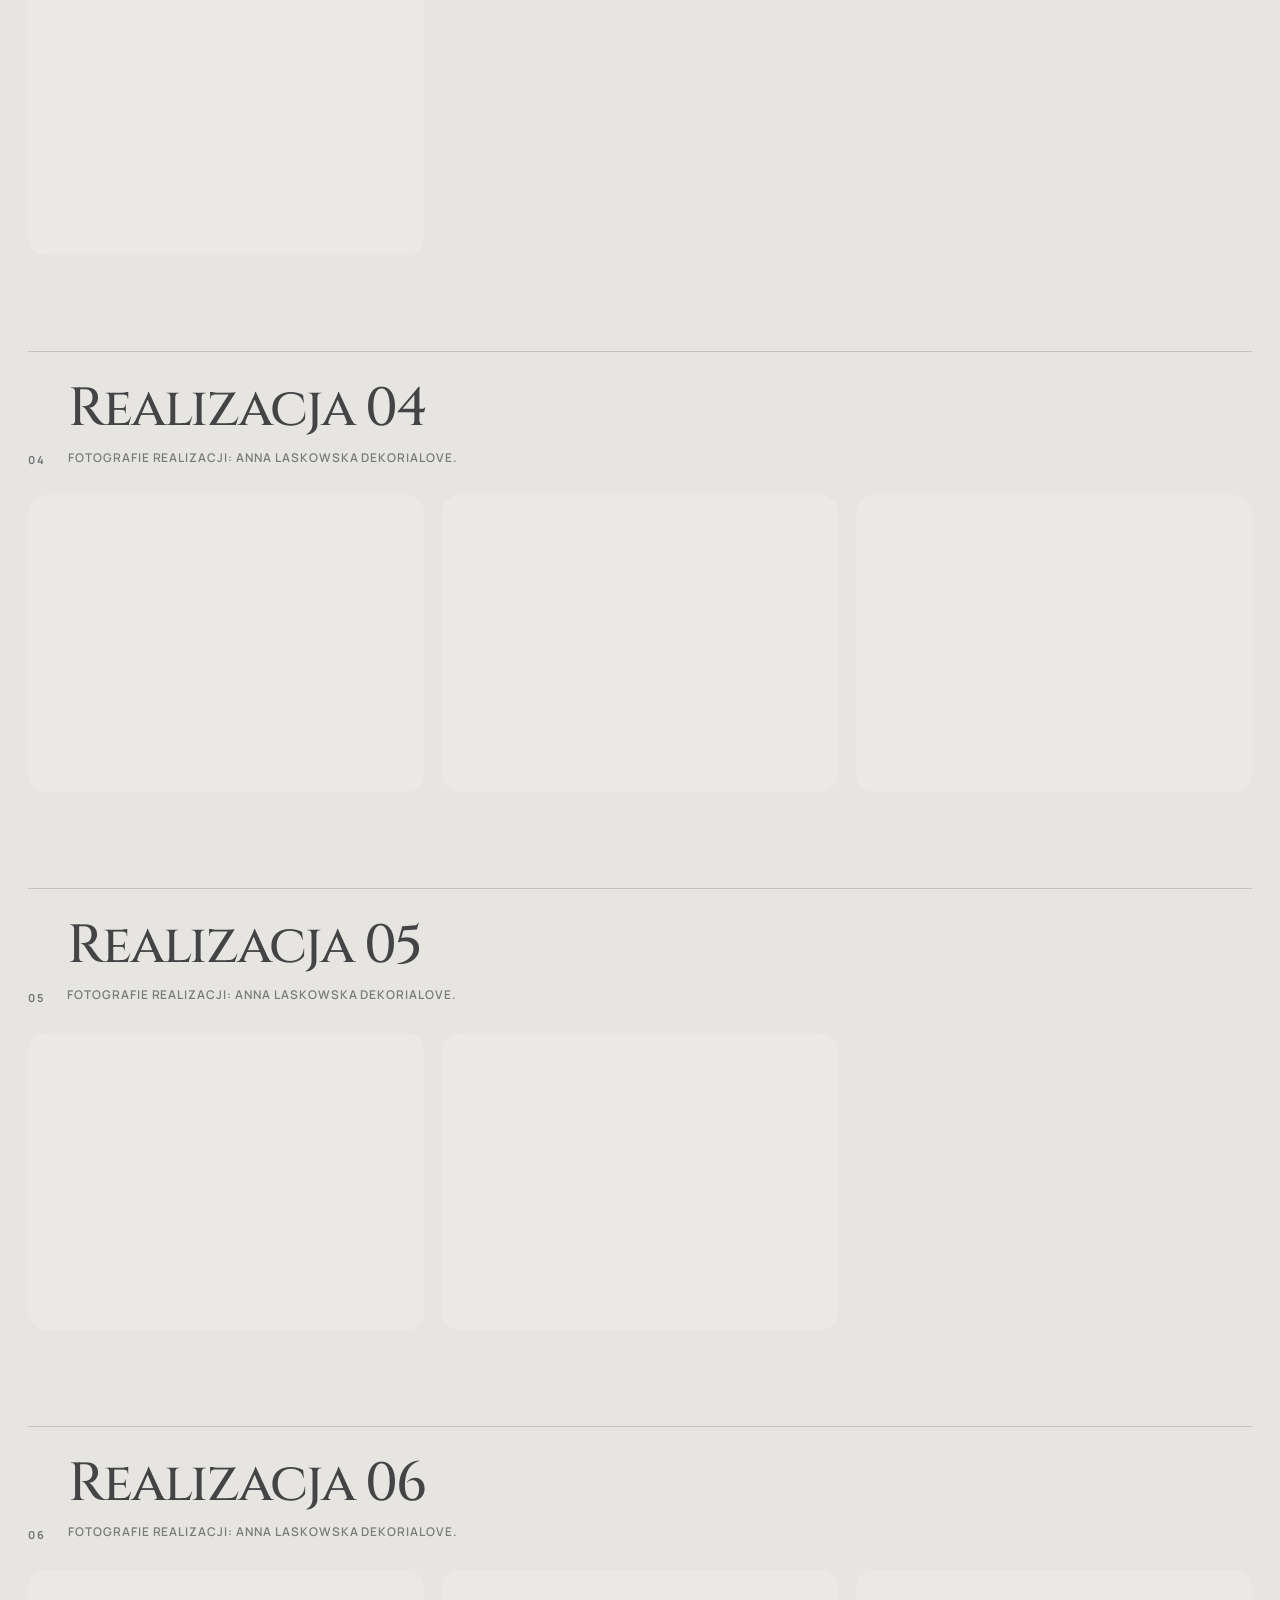
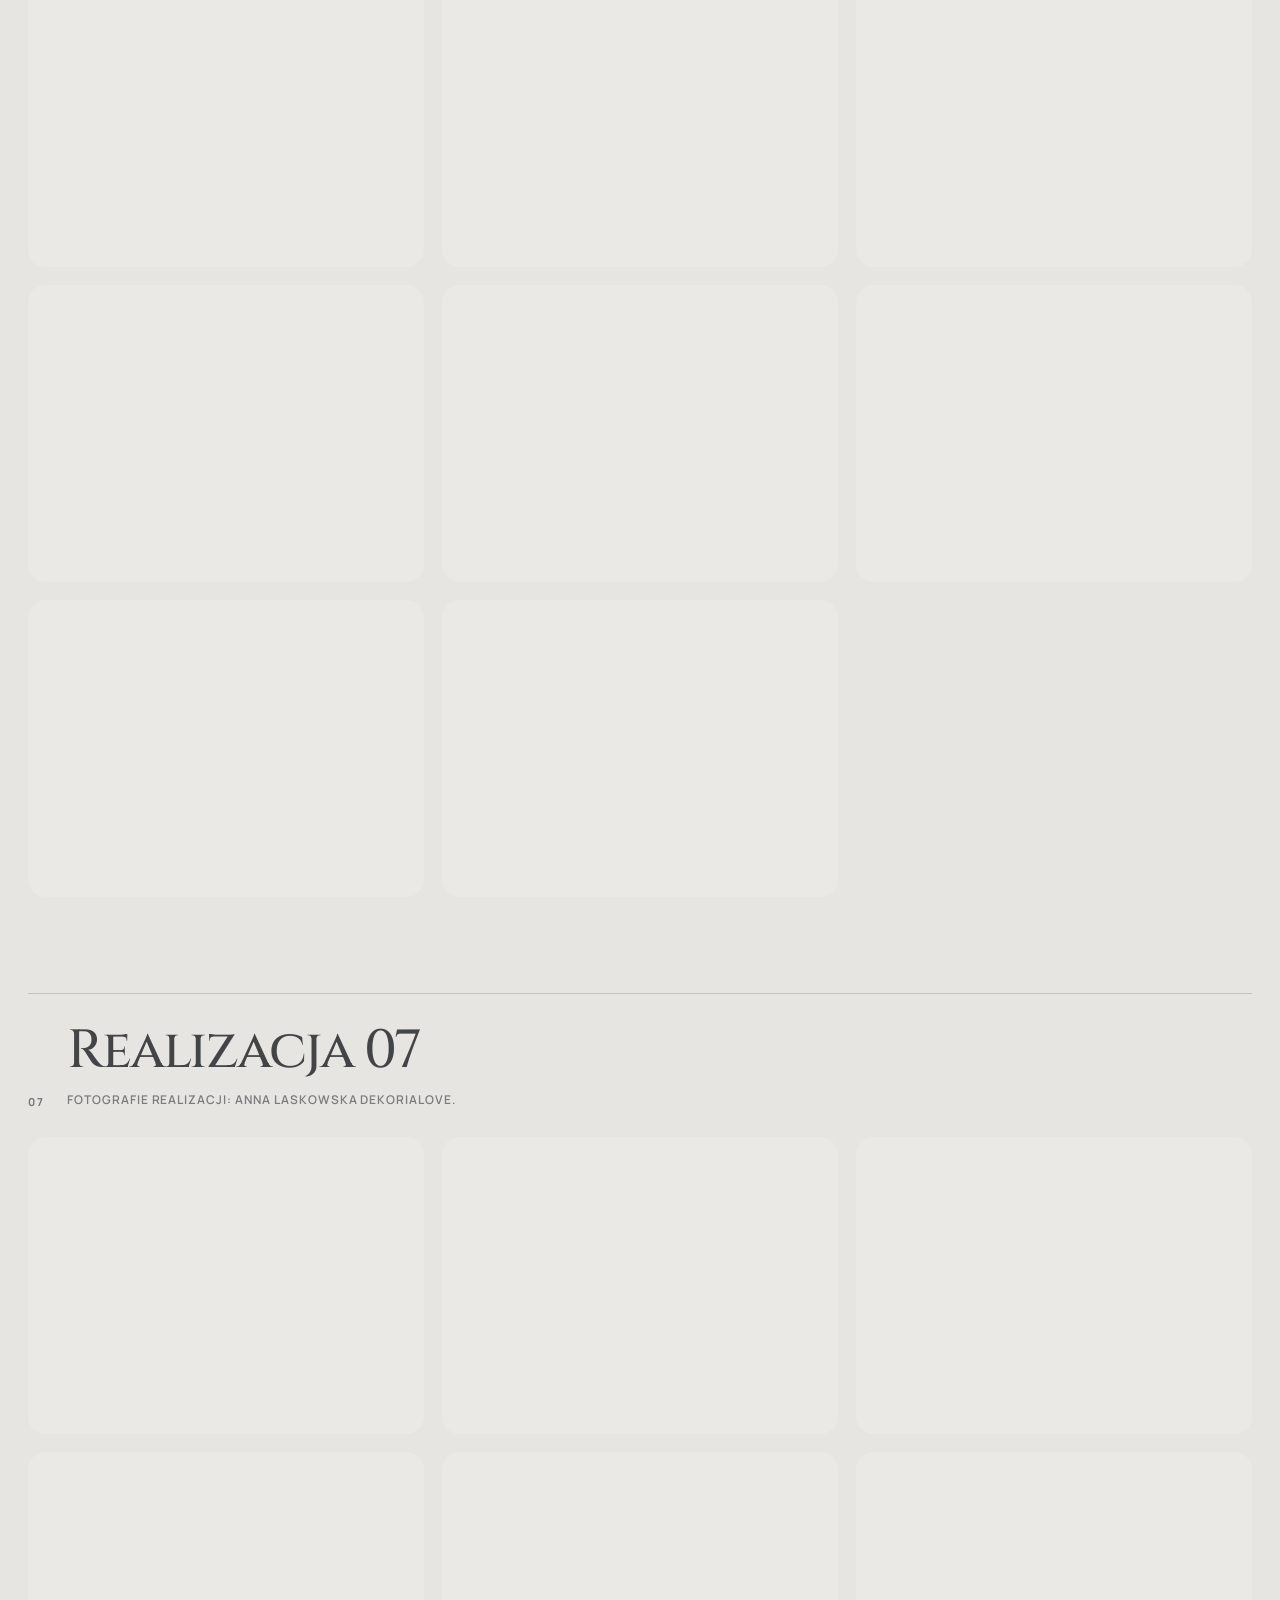
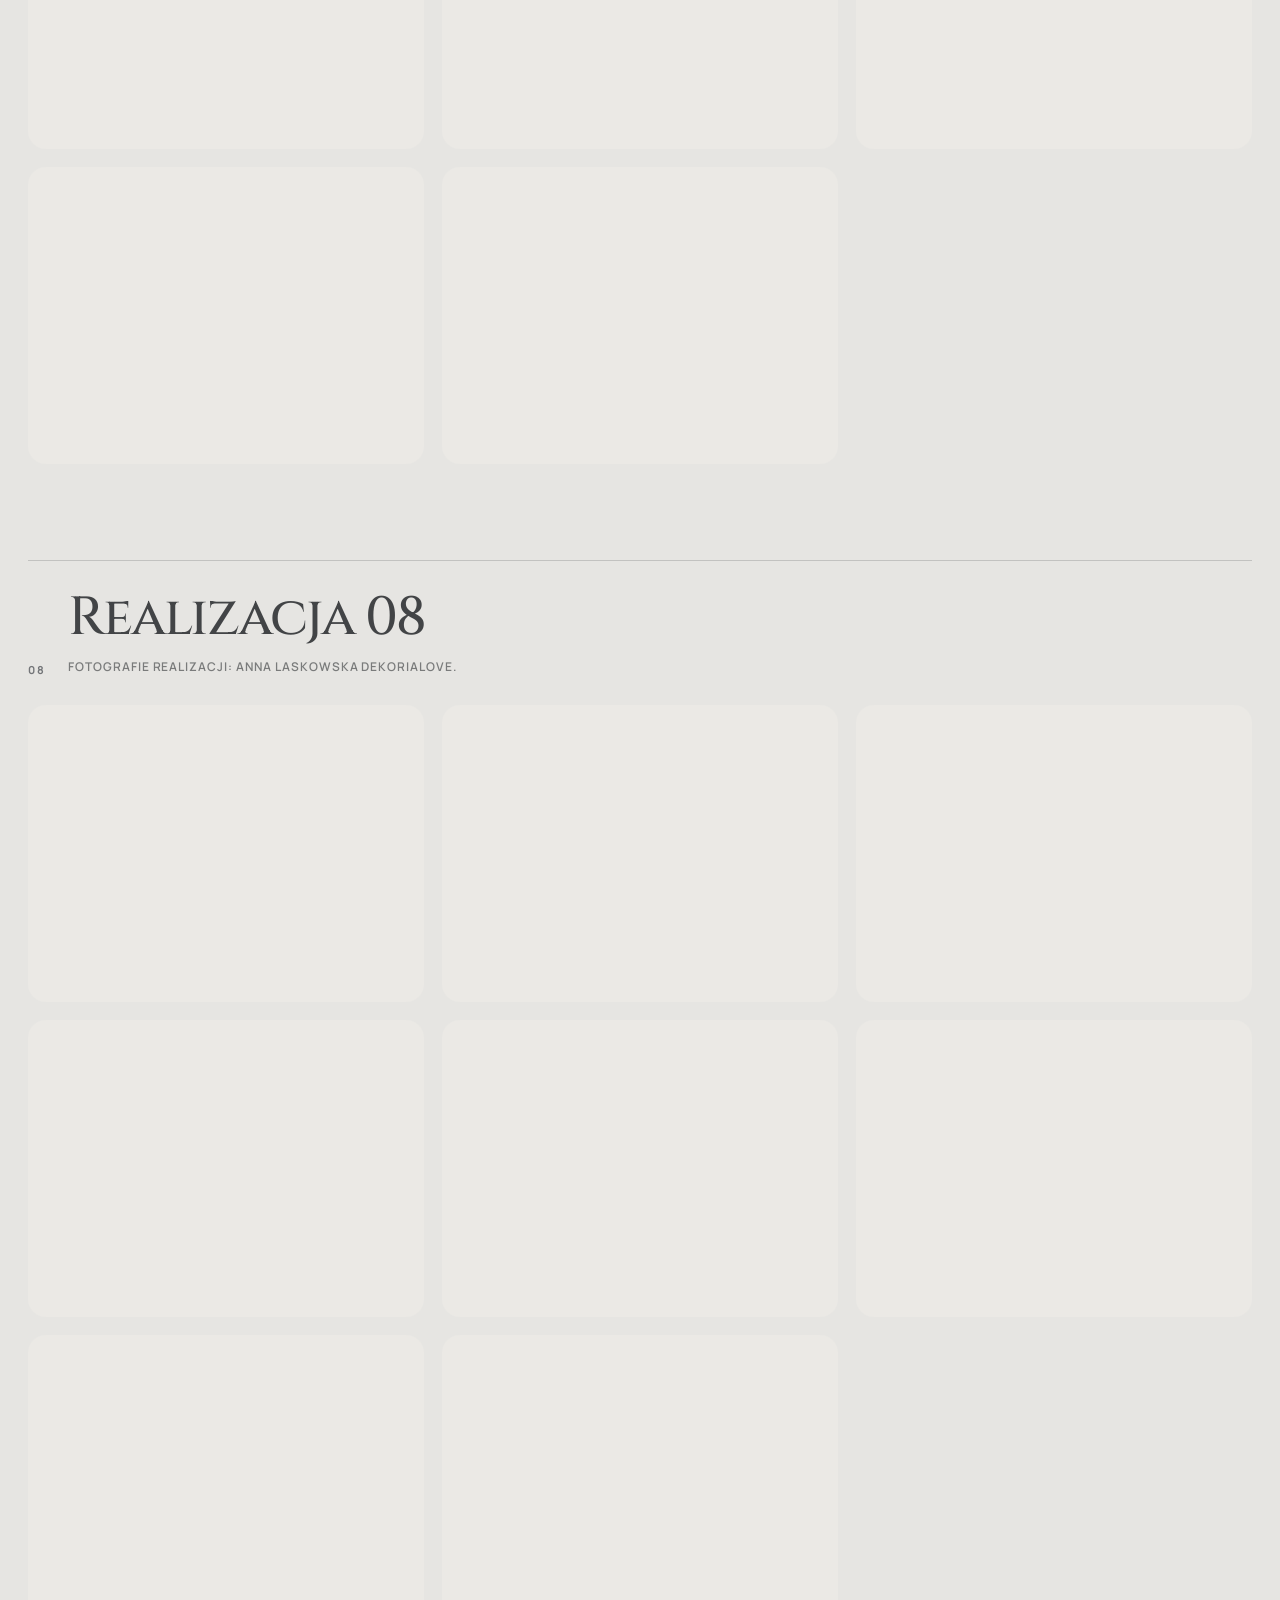
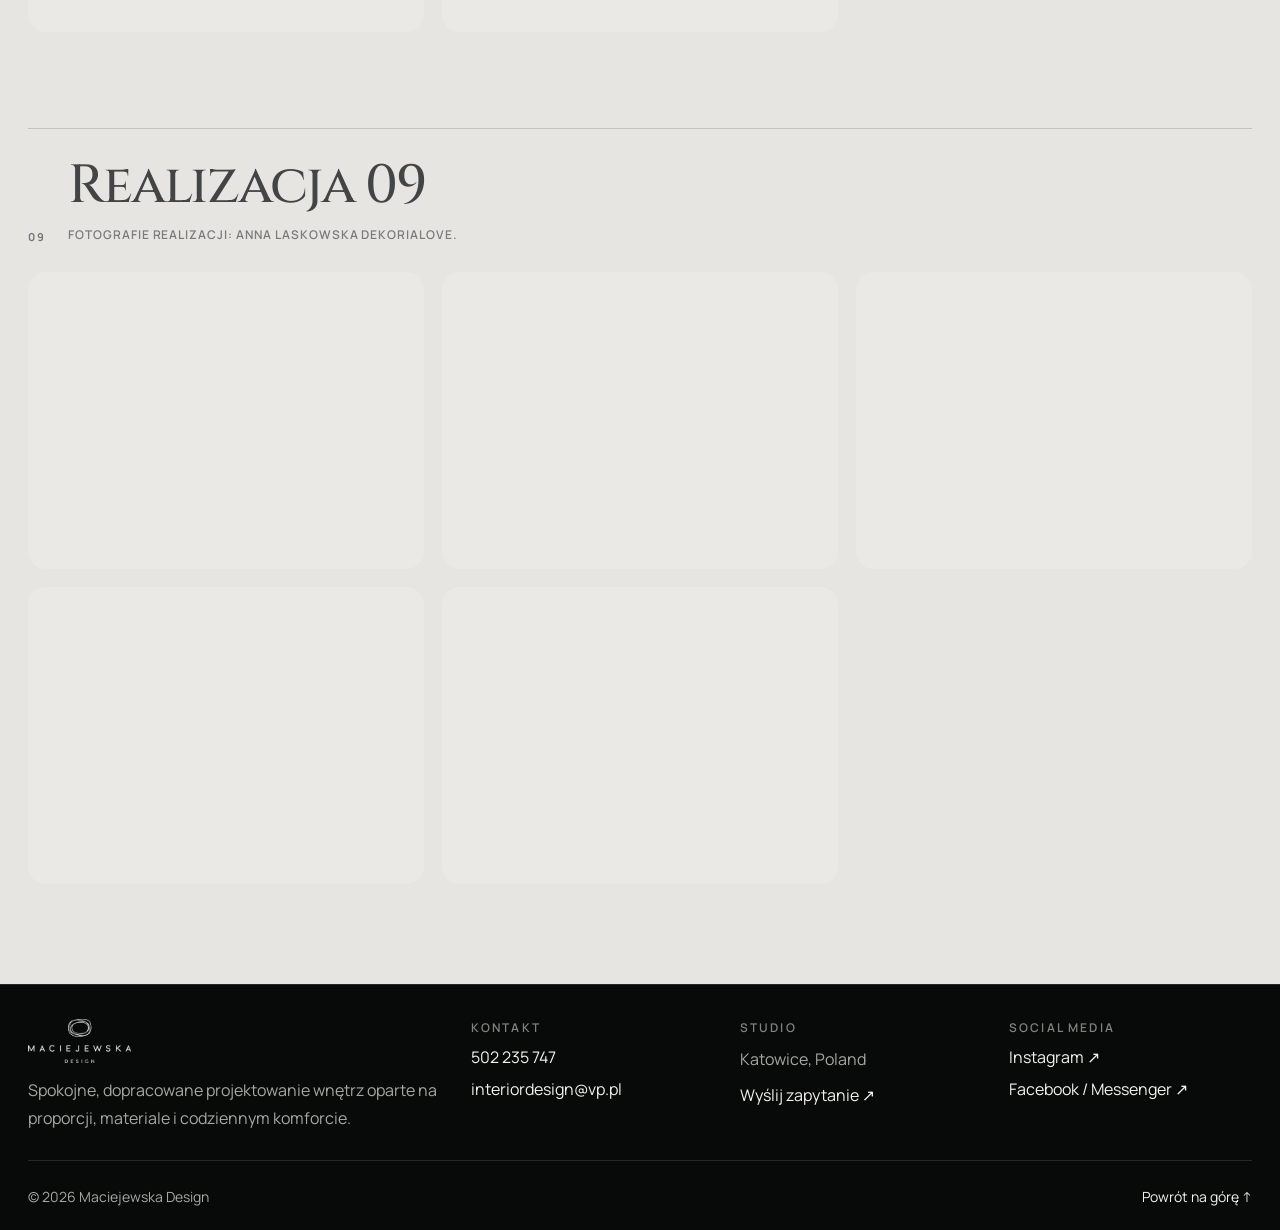
==== commit 6ec9fafd: "Add files via upload" ====
--- a/galeria.html
+++ b/galeria.html
@@ -9,7 +9,7 @@
 <link href="https://fonts.googleapis.com" rel="preconnect"/>
 <link crossorigin="" href="https://fonts.gstatic.com" rel="preconnect"/>
 <link href="https://fonts.googleapis.com/css2?family=Cinzel:wght@400;500;600&amp;family=Manrope:wght@400;500;600;700&amp;display=swap" rel="stylesheet"/>
-<link href="style.css?v=43" rel="stylesheet"/>
+<link href="style.css?v=45" rel="stylesheet"/>
 </head>
 <body class="gallery-page">
 <header class="site-header is-scrolled" id="siteHeader">
@@ -49,83 +49,56 @@
 <div class="container gallery-hero__content">
 <span class="section-kicker">Portfolio</span>
 <h1>Wybrane realizacje.</h1>
-<p class="gallery-hero__lead">Każdy blok przedstawia osobny projekt i wszystkie należące do niego kadry.</p>
+<p class="gallery-hero__lead">Każdy blok przedstawia osobny projekt i wszystkie należące do niego kadry — uporządkowane, czytelne i gotowe do przeglądania.</p>
 <a class="gallery-back" href="index.html#realizacje">← Wróć do strony głównej</a>
 </div>
 </section>
 <section class="gallery-grid-section">
 <div class="gallery-projects">
 <div class="gallery-project">
-<div class="container gallery-project__head">
-<span>01</span>
-<h2>Realizacja 01</h2>
-</div>
+<div class="container gallery-project__head"><span>01</span><div class="gallery-project__title-wrap"><h2>Realizacja 01</h2><p class="gallery-project__credit-note">Fotografie realizacji: Anna Laskowska Dekorialove.</p></div></div>
 <div class="container gallery-project__grid">
-<figure class="gallery-card"><img alt="Realizacja 01 — kadr 01" decoding="async" fetchpriority="high" height="1279" loading="eager" src="wizualizacja-001.webp" width="1917"/><figcaption>Anna Laskowska Dekorialove</figcaption></figure><figure class="gallery-card"><img alt="Realizacja 01 — kadr 02" decoding="async" height="1800" loading="lazy" src="wizualizacja-002.webp" width="1201"/><figcaption>Anna Laskowska Dekorialove</figcaption></figure><figure class="gallery-card"><img alt="Realizacja 01 — kadr 03" decoding="async" height="1259" loading="lazy" src="wizualizacja-003.webp" width="1887"/><figcaption>Anna Laskowska Dekorialove</figcaption></figure><figure class="gallery-card"><img alt="Realizacja 01 — kadr 04" decoding="async" height="1216" loading="lazy" src="wizualizacja-004.webp" width="1820"/><figcaption>Anna Laskowska Dekorialove</figcaption></figure><figure class="gallery-card"><img alt="Realizacja 01 — kadr 05" decoding="async" height="1920" loading="lazy" src="wizualizacja-005.webp" width="1286"/><figcaption>Anna Laskowska Dekorialove</figcaption></figure><figure class="gallery-card"><img alt="Realizacja 01 — kadr 07" decoding="async" height="1896" loading="lazy" src="wizualizacja-007.webp" width="1264"/><figcaption>Anna Laskowska Dekorialove</figcaption></figure><figure class="gallery-card"><img alt="Realizacja 01 — kadr 08" decoding="async" height="1960" loading="lazy" src="wizualizacja-008.webp" width="1307"/><figcaption>Anna Laskowska Dekorialove</figcaption></figure>
+<figure class="gallery-card"><img alt="Realizacja 01 — kadr 01" decoding="async" fetchpriority="high" height="1279" loading="eager" src="wizualizacja-001.webp" width="1917"/></figure><figure class="gallery-card"><img alt="Realizacja 01 — kadr 02" decoding="async" height="1800" loading="lazy" src="wizualizacja-002.webp" width="1201"/></figure><figure class="gallery-card"><img alt="Realizacja 01 — kadr 03" decoding="async" height="1259" loading="lazy" src="wizualizacja-003.webp" width="1887"/></figure><figure class="gallery-card"><img alt="Realizacja 01 — kadr 04" decoding="async" height="1216" loading="lazy" src="wizualizacja-004.webp" width="1820"/></figure><figure class="gallery-card"><img alt="Realizacja 01 — kadr 05" decoding="async" height="1920" loading="lazy" src="wizualizacja-005.webp" width="1286"/></figure><figure class="gallery-card"><img alt="Realizacja 01 — kadr 07" decoding="async" height="1896" loading="lazy" src="wizualizacja-007.webp" width="1264"/></figure><figure class="gallery-card"><img alt="Realizacja 01 — kadr 08" decoding="async" height="1960" loading="lazy" src="wizualizacja-008.webp" width="1307"/></figure>
 </div>
 </div><div class="gallery-project">
-<div class="container gallery-project__head">
-<span>02</span>
-<h2>Realizacja 02</h2>
-</div>
+<div class="container gallery-project__head"><span>02</span><div class="gallery-project__title-wrap"><h2>Realizacja 02</h2><p class="gallery-project__credit-note">Fotografie realizacji: Anna Laskowska Dekorialove.</p></div></div>
 <div class="container gallery-project__grid">
-<figure class="gallery-card"><img alt="Realizacja 02 — kadr 01" decoding="async" height="1908" loading="lazy" src="wizualizacja-009.webp" width="1274"/><figcaption>Anna Laskowska Dekorialove</figcaption></figure><figure class="gallery-card"><img alt="Realizacja 02 — kadr 02" decoding="async" height="1956" loading="lazy" src="wizualizacja-010.webp" width="1304"/><figcaption>Anna Laskowska Dekorialove</figcaption></figure><figure class="gallery-card"><img alt="Realizacja 02 — kadr 03" decoding="async" height="1881" loading="lazy" src="wizualizacja-011.webp" width="1257"/><figcaption>Anna Laskowska Dekorialove</figcaption></figure><figure class="gallery-card"><img alt="Realizacja 02 — kadr 04" decoding="async" height="1334" loading="lazy" src="wizualizacja-012.webp" width="1997"/><figcaption>Anna Laskowska Dekorialove</figcaption></figure>
+<figure class="gallery-card"><img alt="Realizacja 02 — kadr 01" decoding="async" height="1908" loading="lazy" src="wizualizacja-009.webp" width="1274"/></figure><figure class="gallery-card"><img alt="Realizacja 02 — kadr 02" decoding="async" height="1956" loading="lazy" src="wizualizacja-010.webp" width="1304"/></figure><figure class="gallery-card"><img alt="Realizacja 02 — kadr 03" decoding="async" height="1881" loading="lazy" src="wizualizacja-011.webp" width="1257"/></figure><figure class="gallery-card"><img alt="Realizacja 02 — kadr 04" decoding="async" height="1334" loading="lazy" src="wizualizacja-012.webp" width="1997"/></figure>
 </div>
 </div><div class="gallery-project">
-<div class="container gallery-project__head">
-<span>03</span>
-<h2>Realizacja 03</h2>
-</div>
+<div class="container gallery-project__head"><span>03</span><div class="gallery-project__title-wrap"><h2>Realizacja 03</h2><p class="gallery-project__credit-note">Fotografie realizacji: Anna Laskowska Dekorialove.</p></div></div>
 <div class="container gallery-project__grid">
-<figure class="gallery-card"><img alt="Realizacja 03 — kadr 01" decoding="async" height="1943" loading="lazy" src="wizualizacja-014.webp" width="1298"/><figcaption>Anna Laskowska Dekorialove</figcaption></figure><figure class="gallery-card"><img alt="Realizacja 03 — kadr 02" decoding="async" height="1943" loading="lazy" src="wizualizacja-015.webp" width="1296"/><figcaption>Anna Laskowska Dekorialove</figcaption></figure><figure class="gallery-card"><img alt="Realizacja 03 — kadr 04" decoding="async" height="1892" loading="lazy" src="wizualizacja-017.webp" width="1260"/><figcaption>Anna Laskowska Dekorialove</figcaption></figure><figure class="gallery-card"><img alt="Realizacja 03 — kadr 05" decoding="async" height="1943" loading="lazy" src="wizualizacja-018.webp" width="1296"/><figcaption>Anna Laskowska Dekorialove</figcaption></figure>
+<figure class="gallery-card"><img alt="Realizacja 03 — kadr 01" decoding="async" height="1943" loading="lazy" src="wizualizacja-014.webp" width="1298"/></figure><figure class="gallery-card"><img alt="Realizacja 03 — kadr 02" decoding="async" height="1943" loading="lazy" src="wizualizacja-015.webp" width="1296"/></figure><figure class="gallery-card"><img alt="Realizacja 03 — kadr 04" decoding="async" height="1892" loading="lazy" src="wizualizacja-017.webp" width="1260"/></figure><figure class="gallery-card"><img alt="Realizacja 03 — kadr 05" decoding="async" height="1943" loading="lazy" src="wizualizacja-018.webp" width="1296"/></figure>
 </div>
 </div><div class="gallery-project">
-<div class="container gallery-project__head">
-<span>04</span>
-<h2>Realizacja 04</h2>
-</div>
+<div class="container gallery-project__head"><span>04</span><div class="gallery-project__title-wrap"><h2>Realizacja 04</h2><p class="gallery-project__credit-note">Fotografie realizacji: Anna Laskowska Dekorialove.</p></div></div>
 <div class="container gallery-project__grid">
-<figure class="gallery-card"><img alt="Realizacja 04 — kadr 01" decoding="async" height="1100" loading="lazy" src="wizualizacja-020.webp" width="2200"/><figcaption>Anna Laskowska Dekorialove</figcaption></figure><figure class="gallery-card"><img alt="Realizacja 04 — kadr 02" decoding="async" height="1325" loading="lazy" src="wizualizacja-021.webp" width="1789"/><figcaption>Anna Laskowska Dekorialove</figcaption></figure><figure class="gallery-card"><img alt="Realizacja 04 — kadr 03" decoding="async" height="1466" loading="lazy" src="wizualizacja-022.webp" width="2200"/><figcaption>Anna Laskowska Dekorialove</figcaption></figure>
+<figure class="gallery-card"><img alt="Realizacja 04 — kadr 01" decoding="async" height="1100" loading="lazy" src="wizualizacja-020.webp" width="2200"/></figure><figure class="gallery-card"><img alt="Realizacja 04 — kadr 02" decoding="async" height="1325" loading="lazy" src="wizualizacja-021.webp" width="1789"/></figure><figure class="gallery-card"><img alt="Realizacja 04 — kadr 03" decoding="async" height="1466" loading="lazy" src="wizualizacja-022.webp" width="2200"/></figure>
 </div>
 </div><div class="gallery-project">
-<div class="container gallery-project__head">
-<span>05</span>
-<h2>Realizacja 05</h2>
-</div>
+<div class="container gallery-project__head"><span>05</span><div class="gallery-project__title-wrap"><h2>Realizacja 05</h2><p class="gallery-project__credit-note">Fotografie realizacji: Anna Laskowska Dekorialove.</p></div></div>
 <div class="container gallery-project__grid">
-<figure class="gallery-card"><img alt="Realizacja 05 — kadr 01" decoding="async" height="1900" loading="lazy" src="wizualizacja-025.webp" width="1265"/><figcaption>Anna Laskowska Dekorialove</figcaption></figure><figure class="gallery-card"><img alt="Realizacja 05 — kadr 02" decoding="async" height="1832" loading="lazy" src="wizualizacja-026.webp" width="1221"/><figcaption>Anna Laskowska Dekorialove</figcaption></figure>
+<figure class="gallery-card"><img alt="Realizacja 05 — kadr 01" decoding="async" height="1900" loading="lazy" src="wizualizacja-025.webp" width="1265"/></figure><figure class="gallery-card"><img alt="Realizacja 05 — kadr 02" decoding="async" height="1832" loading="lazy" src="wizualizacja-026.webp" width="1221"/></figure>
 </div>
 </div><div class="gallery-project">
-<div class="container gallery-project__head">
-<span>06</span>
-<h2>Realizacja 06</h2>
-</div>
+<div class="container gallery-project__head"><span>06</span><div class="gallery-project__title-wrap"><h2>Realizacja 06</h2><p class="gallery-project__credit-note">Fotografie realizacji: Anna Laskowska Dekorialove.</p></div></div>
 <div class="container gallery-project__grid">
-<figure class="gallery-card"><img alt="Realizacja 06 — kadr 01" decoding="async" height="2200" loading="lazy" src="wizualizacja-029.webp" width="1468"/><figcaption>Anna Laskowska Dekorialove</figcaption></figure><figure class="gallery-card"><img alt="Realizacja 06 — kadr 02" decoding="async" height="1468" loading="lazy" src="wizualizacja-030.webp" width="2200"/><figcaption>Anna Laskowska Dekorialove</figcaption></figure><figure class="gallery-card"><img alt="Realizacja 06 — kadr 03" decoding="async" height="2200" loading="lazy" src="wizualizacja-031.webp" width="1467"/><figcaption>Anna Laskowska Dekorialove</figcaption></figure><figure class="gallery-card"><img alt="Realizacja 06 — kadr 04" decoding="async" height="2200" loading="lazy" src="wizualizacja-032.webp" width="1467"/><figcaption>Anna Laskowska Dekorialove</figcaption></figure><figure class="gallery-card"><img alt="Realizacja 06 — kadr 05" decoding="async" height="2200" loading="lazy" src="wizualizacja-033.webp" width="1467"/><figcaption>Anna Laskowska Dekorialove</figcaption></figure><figure class="gallery-card"><img alt="Realizacja 06 — kadr 06" decoding="async" height="1425" loading="lazy" src="wizualizacja-034.webp" width="2137"/><figcaption>Anna Laskowska Dekorialove</figcaption></figure><figure class="gallery-card"><img alt="Realizacja 06 — kadr 07" decoding="async" height="1468" loading="lazy" src="wizualizacja-035.webp" width="2200"/><figcaption>Anna Laskowska Dekorialove</figcaption></figure><figure class="gallery-card"><img alt="Realizacja 06 — kadr 08" decoding="async" height="2200" loading="lazy" src="wizualizacja-036.webp" width="1468"/><figcaption>Anna Laskowska Dekorialove</figcaption></figure>
+<figure class="gallery-card"><img alt="Realizacja 06 — kadr 01" decoding="async" height="2200" loading="lazy" src="wizualizacja-029.webp" width="1468"/></figure><figure class="gallery-card"><img alt="Realizacja 06 — kadr 02" decoding="async" height="1468" loading="lazy" src="wizualizacja-030.webp" width="2200"/></figure><figure class="gallery-card"><img alt="Realizacja 06 — kadr 03" decoding="async" height="2200" loading="lazy" src="wizualizacja-031.webp" width="1467"/></figure><figure class="gallery-card"><img alt="Realizacja 06 — kadr 04" decoding="async" height="2200" loading="lazy" src="wizualizacja-032.webp" width="1467"/></figure><figure class="gallery-card"><img alt="Realizacja 06 — kadr 05" decoding="async" height="2200" loading="lazy" src="wizualizacja-033.webp" width="1467"/></figure><figure class="gallery-card"><img alt="Realizacja 06 — kadr 06" decoding="async" height="1425" loading="lazy" src="wizualizacja-034.webp" width="2137"/></figure><figure class="gallery-card"><img alt="Realizacja 06 — kadr 07" decoding="async" height="1468" loading="lazy" src="wizualizacja-035.webp" width="2200"/></figure><figure class="gallery-card"><img alt="Realizacja 06 — kadr 08" decoding="async" height="2200" loading="lazy" src="wizualizacja-036.webp" width="1468"/></figure>
 </div>
 </div><div class="gallery-project">
-<div class="container gallery-project__head">
-<span>07</span>
-<h2>Realizacja 07</h2>
-</div>
+<div class="container gallery-project__head"><span>07</span><div class="gallery-project__title-wrap"><h2>Realizacja 07</h2><p class="gallery-project__credit-note">Fotografie realizacji: Anna Laskowska Dekorialove.</p></div></div>
 <div class="container gallery-project__grid">
-<figure class="gallery-card"><img alt="Realizacja 07 — kadr 01" decoding="async" height="1458" loading="lazy" src="wizualizacja-037.webp" width="2188"/><figcaption>Anna Laskowska Dekorialove</figcaption></figure><figure class="gallery-card"><img alt="Realizacja 07 — kadr 02" decoding="async" height="1466" loading="lazy" src="wizualizacja-038.webp" width="2200"/><figcaption>Anna Laskowska Dekorialove</figcaption></figure><figure class="gallery-card"><img alt="Realizacja 07 — kadr 03" decoding="async" height="1444" loading="lazy" src="wizualizacja-039.webp" width="2166"/><figcaption>Anna Laskowska Dekorialove</figcaption></figure><figure class="gallery-card"><img alt="Realizacja 07 — kadr 04" decoding="async" height="1468" loading="lazy" src="wizualizacja-040.webp" width="2200"/><figcaption>Anna Laskowska Dekorialove</figcaption></figure><figure class="gallery-card"><img alt="Realizacja 07 — kadr 05" decoding="async" height="2188" loading="lazy" src="wizualizacja-041.webp" width="1458"/><figcaption>Anna Laskowska Dekorialove</figcaption></figure><figure class="gallery-card"><img alt="Realizacja 07 — kadr 06" decoding="async" height="2200" loading="lazy" src="wizualizacja-042.webp" width="1466"/><figcaption>Anna Laskowska Dekorialove</figcaption></figure><figure class="gallery-card"><img alt="Realizacja 07 — kadr 07" decoding="async" height="2200" loading="lazy" src="wizualizacja-043.webp" width="1466"/><figcaption>Anna Laskowska Dekorialove</figcaption></figure><figure class="gallery-card"><img alt="Realizacja 07 — kadr 08" decoding="async" height="2200" loading="lazy" src="wizualizacja-044.webp" width="1466"/><figcaption>Anna Laskowska Dekorialove</figcaption></figure>
+<figure class="gallery-card"><img alt="Realizacja 07 — kadr 01" decoding="async" height="1458" loading="lazy" src="wizualizacja-037.webp" width="2188"/></figure><figure class="gallery-card"><img alt="Realizacja 07 — kadr 02" decoding="async" height="1466" loading="lazy" src="wizualizacja-038.webp" width="2200"/></figure><figure class="gallery-card"><img alt="Realizacja 07 — kadr 03" decoding="async" height="1444" loading="lazy" src="wizualizacja-039.webp" width="2166"/></figure><figure class="gallery-card"><img alt="Realizacja 07 — kadr 04" decoding="async" height="1468" loading="lazy" src="wizualizacja-040.webp" width="2200"/></figure><figure class="gallery-card"><img alt="Realizacja 07 — kadr 05" decoding="async" height="2188" loading="lazy" src="wizualizacja-041.webp" width="1458"/></figure><figure class="gallery-card"><img alt="Realizacja 07 — kadr 06" decoding="async" height="2200" loading="lazy" src="wizualizacja-042.webp" width="1466"/></figure><figure class="gallery-card"><img alt="Realizacja 07 — kadr 07" decoding="async" height="2200" loading="lazy" src="wizualizacja-043.webp" width="1466"/></figure><figure class="gallery-card"><img alt="Realizacja 07 — kadr 08" decoding="async" height="2200" loading="lazy" src="wizualizacja-044.webp" width="1466"/></figure>
 </div>
 </div><div class="gallery-project">
-<div class="container gallery-project__head">
-<span>08</span>
-<h2>Realizacja 08</h2>
-</div>
+<div class="container gallery-project__head"><span>08</span><div class="gallery-project__title-wrap"><h2>Realizacja 08</h2><p class="gallery-project__credit-note">Fotografie realizacji: Anna Laskowska Dekorialove.</p></div></div>
 <div class="container gallery-project__grid">
-<figure class="gallery-card"><img alt="Realizacja 08 — kadr 01" decoding="async" height="1263" loading="lazy" src="wizualizacja-045.webp" width="1894"/><figcaption>Anna Laskowska Dekorialove</figcaption></figure><figure class="gallery-card"><img alt="Realizacja 08 — kadr 02" decoding="async" height="1871" loading="lazy" src="wizualizacja-046.webp" width="1247"/><figcaption>Anna Laskowska Dekorialove</figcaption></figure><figure class="gallery-card"><img alt="Realizacja 08 — kadr 03" decoding="async" height="1941" loading="lazy" src="wizualizacja-047.webp" width="1293"/><figcaption>Anna Laskowska Dekorialove</figcaption></figure><figure class="gallery-card"><img alt="Realizacja 08 — kadr 04" decoding="async" height="1943" loading="lazy" src="wizualizacja-048.webp" width="1296"/><figcaption>Anna Laskowska Dekorialove</figcaption></figure><figure class="gallery-card"><img alt="Realizacja 08 — kadr 05" decoding="async" height="1941" loading="lazy" src="wizualizacja-049.webp" width="1293"/><figcaption>Anna Laskowska Dekorialove</figcaption></figure><figure class="gallery-card"><img alt="Realizacja 08 — kadr 06" decoding="async" height="1295" loading="lazy" src="wizualizacja-050.webp" width="1943"/><figcaption>Anna Laskowska Dekorialove</figcaption></figure><figure class="gallery-card"><img alt="Realizacja 08 — kadr 07" decoding="async" height="1942" loading="lazy" src="wizualizacja-051.webp" width="1296"/><figcaption>Anna Laskowska Dekorialove</figcaption></figure><figure class="gallery-card"><img alt="Realizacja 08 — kadr 08" decoding="async" height="1883" loading="lazy" src="wizualizacja-052.webp" width="1255"/><figcaption>Anna Laskowska Dekorialove</figcaption></figure>
+<figure class="gallery-card"><img alt="Realizacja 08 — kadr 01" decoding="async" height="1263" loading="lazy" src="wizualizacja-045.webp" width="1894"/></figure><figure class="gallery-card"><img alt="Realizacja 08 — kadr 02" decoding="async" height="1871" loading="lazy" src="wizualizacja-046.webp" width="1247"/></figure><figure class="gallery-card"><img alt="Realizacja 08 — kadr 03" decoding="async" height="1941" loading="lazy" src="wizualizacja-047.webp" width="1293"/></figure><figure class="gallery-card"><img alt="Realizacja 08 — kadr 04" decoding="async" height="1943" loading="lazy" src="wizualizacja-048.webp" width="1296"/></figure><figure class="gallery-card"><img alt="Realizacja 08 — kadr 05" decoding="async" height="1941" loading="lazy" src="wizualizacja-049.webp" width="1293"/></figure><figure class="gallery-card"><img alt="Realizacja 08 — kadr 06" decoding="async" height="1295" loading="lazy" src="wizualizacja-050.webp" width="1943"/></figure><figure class="gallery-card"><img alt="Realizacja 08 — kadr 07" decoding="async" height="1942" loading="lazy" src="wizualizacja-051.webp" width="1296"/></figure><figure class="gallery-card"><img alt="Realizacja 08 — kadr 08" decoding="async" height="1883" loading="lazy" src="wizualizacja-052.webp" width="1255"/></figure>
 </div>
 </div><div class="gallery-project">
-<div class="container gallery-project__head">
-<span>09</span>
-<h2>Realizacja 09</h2>
-</div>
+<div class="container gallery-project__head"><span>09</span><div class="gallery-project__title-wrap"><h2>Realizacja 09</h2><p class="gallery-project__credit-note">Fotografie realizacji: Anna Laskowska Dekorialove.</p></div></div>
 <div class="container gallery-project__grid">
-<figure class="gallery-card"><img alt="Realizacja 09 — kadr 01" decoding="async" height="1910" loading="lazy" src="wizualizacja-053.webp" width="1272"/><figcaption>Anna Laskowska Dekorialove</figcaption></figure><figure class="gallery-card"><img alt="Realizacja 09 — kadr 02" decoding="async" height="1296" loading="lazy" src="wizualizacja-054.webp" width="1943"/><figcaption>Anna Laskowska Dekorialove</figcaption></figure><figure class="gallery-card"><img alt="Realizacja 09 — kadr 03" decoding="async" height="1942" loading="lazy" src="wizualizacja-055.webp" width="1295"/><figcaption>Anna Laskowska Dekorialove</figcaption></figure><figure class="gallery-card"><img alt="Realizacja 09 — kadr 04" decoding="async" height="1285" loading="lazy" src="wizualizacja-056.webp" width="1928"/><figcaption>Anna Laskowska Dekorialove</figcaption></figure><figure class="gallery-card"><img alt="Realizacja 09 — kadr 05" decoding="async" height="1822" loading="lazy" src="wizualizacja-057.webp" width="1214"/><figcaption>Anna Laskowska Dekorialove</figcaption></figure>
+<figure class="gallery-card"><img alt="Realizacja 09 — kadr 01" decoding="async" height="1910" loading="lazy" src="wizualizacja-053.webp" width="1272"/></figure><figure class="gallery-card"><img alt="Realizacja 09 — kadr 02" decoding="async" height="1296" loading="lazy" src="wizualizacja-054.webp" width="1943"/></figure><figure class="gallery-card"><img alt="Realizacja 09 — kadr 03" decoding="async" height="1942" loading="lazy" src="wizualizacja-055.webp" width="1295"/></figure><figure class="gallery-card"><img alt="Realizacja 09 — kadr 04" decoding="async" height="1285" loading="lazy" src="wizualizacja-056.webp" width="1928"/></figure><figure class="gallery-card"><img alt="Realizacja 09 — kadr 05" decoding="async" height="1822" loading="lazy" src="wizualizacja-057.webp" width="1214"/></figure>
 </div>
 </div>
 </div>
@@ -158,6 +131,6 @@
 <a href="#">Powrót na górę ↑</a>
 </div>
 </footer>
-<script src="script.js?v=43"></script>
+<script src="script.js?v=45"></script>
 </body>
 </html>
--- a/style.css
+++ b/style.css
@@ -4645,3 +4645,226 @@
     gap:10px !important;
   }
 }
+
+
+/* V44 — cleanup podpisów, nazwa Oaza i większe odstępy w realizacjach */
+body:not(.gallery-page) .faq .project-showcase__credit,
+body:not(.gallery-page) .scope-item .project-showcase__credit,
+body:not(.gallery-page) .social-showcase .project-showcase__credit,
+body:not(.gallery-page) .contact .project-showcase__credit,
+body:not(.gallery-page) .manifest .project-showcase__credit,
+body:not(.gallery-page) .quote-band .project-showcase__credit {
+  display: none !important;
+}
+
+body.gallery-page .gallery-projects {
+  gap: 84px !important;
+}
+
+body.gallery-page .gallery-project {
+  gap: 24px !important;
+}
+
+body.gallery-page .gallery-project__head {
+  padding-top: 28px !important;
+}
+
+body.gallery-page .gallery-project__head h2 {
+  font-size: clamp(32px, 4.6vw, 66px) !important;
+  line-height: 0.98 !important;
+}
+
+@media (max-width: 760px) {
+  body.gallery-page .gallery-projects {
+    gap: 64px !important;
+  }
+
+  body.gallery-page .gallery-project {
+    gap: 16px !important;
+  }
+
+  body.gallery-page .gallery-project__head {
+    padding-top: 20px !important;
+  }
+
+  body.gallery-page .gallery-project__head h2 {
+    font-size: clamp(25px, 7.4vw, 36px) !important;
+  }
+}
+
+
+/* V45 — powrót bez Oazy, czysty FAQ, podpisy jako opis i równa galeria */
+.project-showcase__credit,
+body.gallery-page .gallery-card figcaption,
+body.gallery-page .gallery-card--wide figcaption{
+  display:none !important;
+}
+
+.projects__credit-note,
+.gallery-project__credit-note{
+  margin:12px 0 0;
+  color:rgba(66,68,70,.66);
+  font-family:"Manrope",sans-serif;
+  font-size:12px;
+  font-weight:600;
+  line-height:1.55;
+  letter-spacing:.08em;
+  text-transform:uppercase;
+}
+
+.projects__intro{
+  align-items:end;
+  gap:24px;
+}
+
+body.gallery-page .gallery-projects{
+  display:grid !important;
+  gap:96px !important;
+}
+
+body.gallery-page .gallery-project{
+  display:grid !important;
+  gap:28px !important;
+}
+
+body.gallery-page .gallery-project__head{
+  width:min(100% - 48px, var(--container)) !important;
+  margin-inline:auto !important;
+  display:grid !important;
+  grid-template-columns:auto minmax(0, 1fr) !important;
+  align-items:end !important;
+  justify-content:start !important;
+  gap:22px !important;
+  padding-top:30px !important;
+  border-top:1px solid rgba(66,68,70,.22) !important;
+}
+
+body.gallery-page .gallery-project__title-wrap{
+  min-width:0 !important;
+}
+
+body.gallery-page .gallery-project__head h2{
+  margin:0 !important;
+  max-width:100% !important;
+  font-size:clamp(30px,4.2vw,58px) !important;
+  line-height:1.02 !important;
+  overflow-wrap:normal !important;
+  word-break:normal !important;
+  hyphens:none !important;
+}
+
+body.gallery-page .gallery-project__grid{
+  width:min(100% - 48px, var(--container)) !important;
+  margin-inline:auto !important;
+  display:grid !important;
+  grid-template-columns:repeat(3, minmax(0, 1fr)) !important;
+  gap:18px !important;
+  columns:unset !important;
+  grid-auto-flow:row dense !important;
+}
+
+body.gallery-page .gallery-project__grid .gallery-card,
+body.gallery-page .gallery-project__grid .gallery-card--wide{
+  position:relative !important;
+  display:block !important;
+  width:100% !important;
+  height:auto !important;
+  min-width:0 !important;
+  min-height:0 !important;
+  margin:0 !important;
+  overflow:hidden !important;
+  border-radius:18px !important;
+  background:#ebe9e5 !important;
+  box-shadow:none !important;
+  break-inside:auto !important;
+  aspect-ratio:4 / 3 !important;
+}
+
+body.gallery-page .gallery-project__grid .gallery-card img,
+body.gallery-page .gallery-project__grid .gallery-card:hover img,
+body.gallery-page .gallery-project__grid .gallery-card--wide img,
+body.gallery-page .gallery-project__grid .gallery-card--wide:hover img{
+  display:block !important;
+  width:100% !important;
+  height:100% !important;
+  min-height:0 !important;
+  object-fit:cover !important;
+  object-position:center !important;
+  transform:none !important;
+  filter:none !important;
+  border-radius:inherit !important;
+  background:#ebe9e5 !important;
+}
+
+@media (max-width: 980px){
+  body.gallery-page .gallery-project__grid{
+    grid-template-columns:repeat(2, minmax(0, 1fr)) !important;
+  }
+}
+
+@media (max-width: 760px){
+  .projects__intro{
+    align-items:start !important;
+  }
+
+  .projects__credit-note,
+  .gallery-project__credit-note{
+    margin-top:10px !important;
+    font-size:10px !important;
+    line-height:1.5 !important;
+    letter-spacing:.07em !important;
+  }
+
+  body.gallery-page .gallery-projects{
+    gap:72px !important;
+  }
+
+  body.gallery-page .gallery-project{
+    gap:18px !important;
+  }
+
+  body.gallery-page .gallery-project__head,
+  body.gallery-page .gallery-project__grid{
+    width:calc(100% - 24px) !important;
+    max-width:none !important;
+  }
+
+  body.gallery-page .gallery-project__head{
+    grid-template-columns:auto minmax(0,1fr) !important;
+    align-items:start !important;
+    gap:12px !important;
+    padding-top:22px !important;
+  }
+
+  body.gallery-page .gallery-project__head h2{
+    font-size:clamp(25px,7.6vw,34px) !important;
+    line-height:1.08 !important;
+  }
+
+  body.gallery-page .gallery-project__grid{
+    grid-template-columns:repeat(2, minmax(0, 1fr)) !important;
+    gap:10px !important;
+  }
+
+  body.gallery-page .gallery-project__grid .gallery-card,
+  body.gallery-page .gallery-project__grid .gallery-card--wide{
+    border-radius:14px !important;
+    aspect-ratio:1 / 1 !important;
+  }
+}
+
+@media (max-width: 430px){
+  body.gallery-page .gallery-project__head,
+  body.gallery-page .gallery-project__grid{
+    width:calc(100% - 18px) !important;
+  }
+
+  body.gallery-page .gallery-project__grid{
+    gap:9px !important;
+  }
+
+  body.gallery-page .gallery-project__grid .gallery-card,
+  body.gallery-page .gallery-project__grid .gallery-card--wide{
+    border-radius:12px !important;
+  }
+}
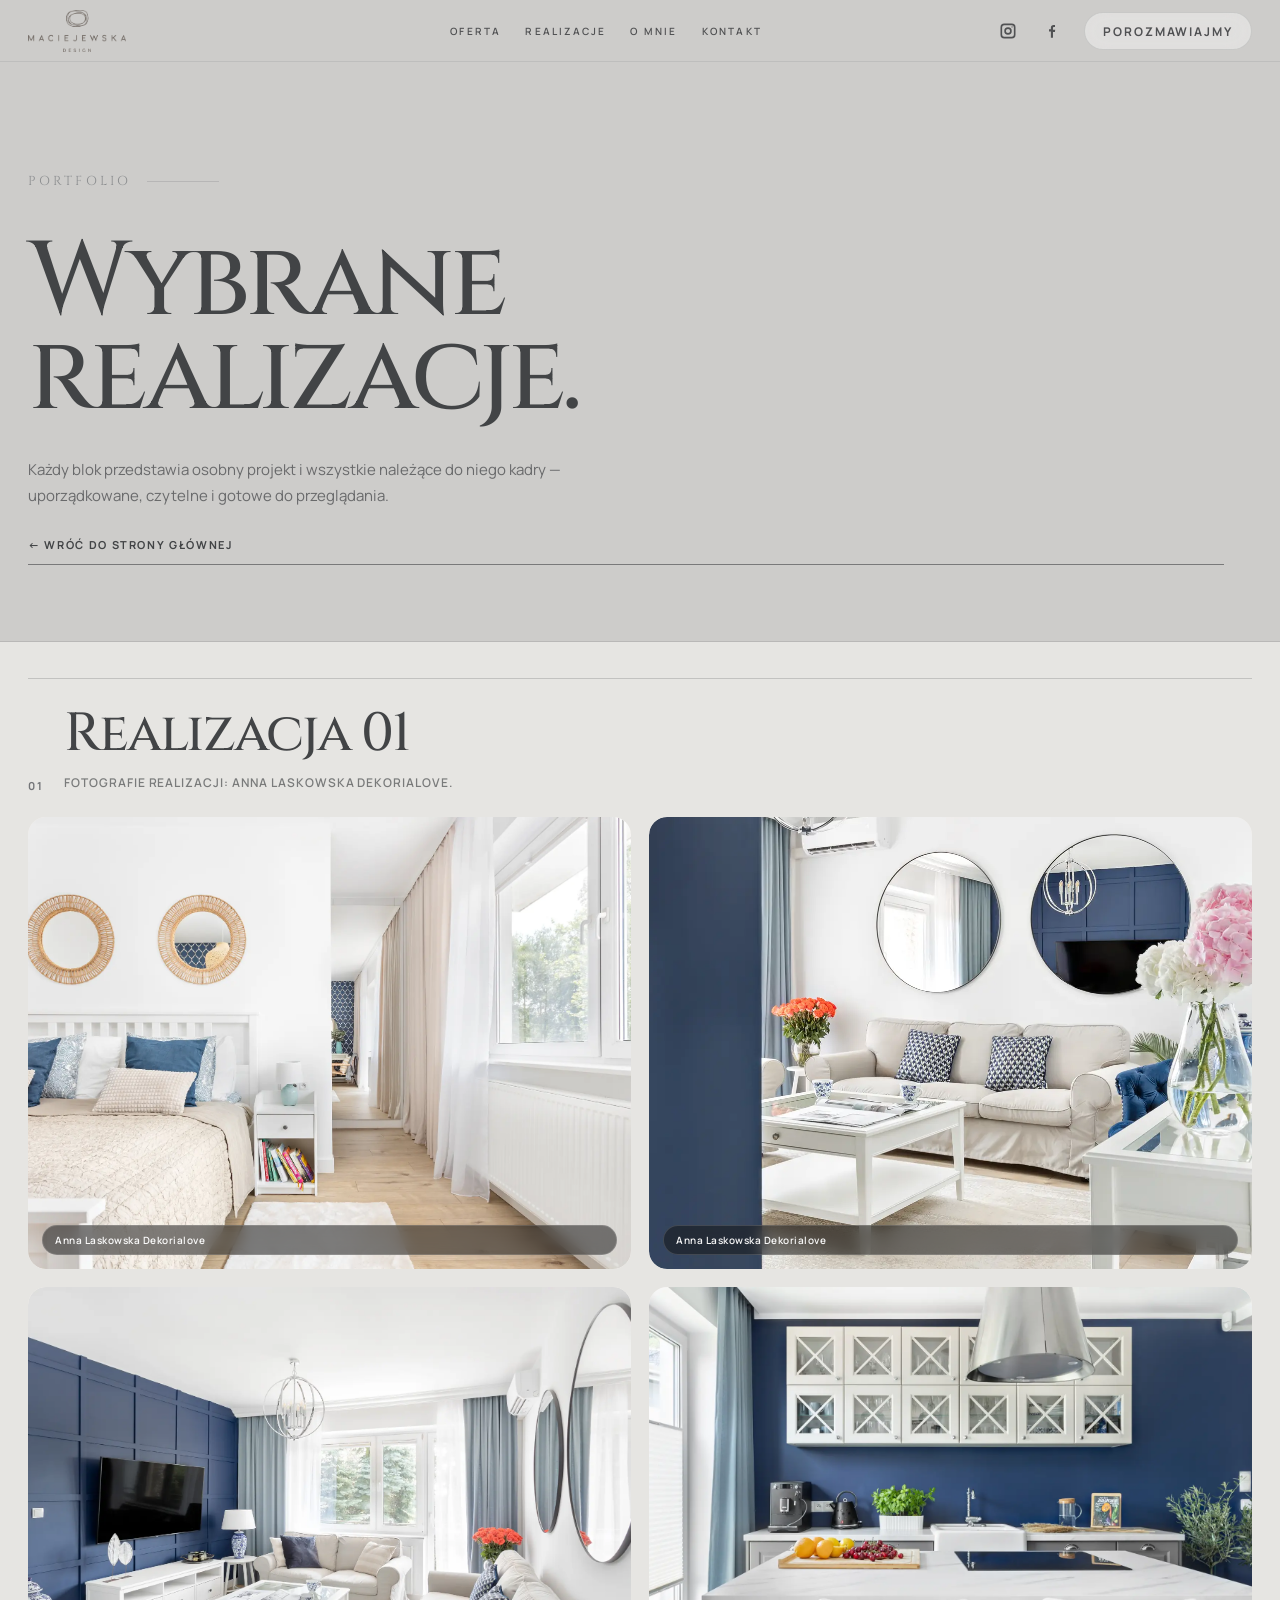
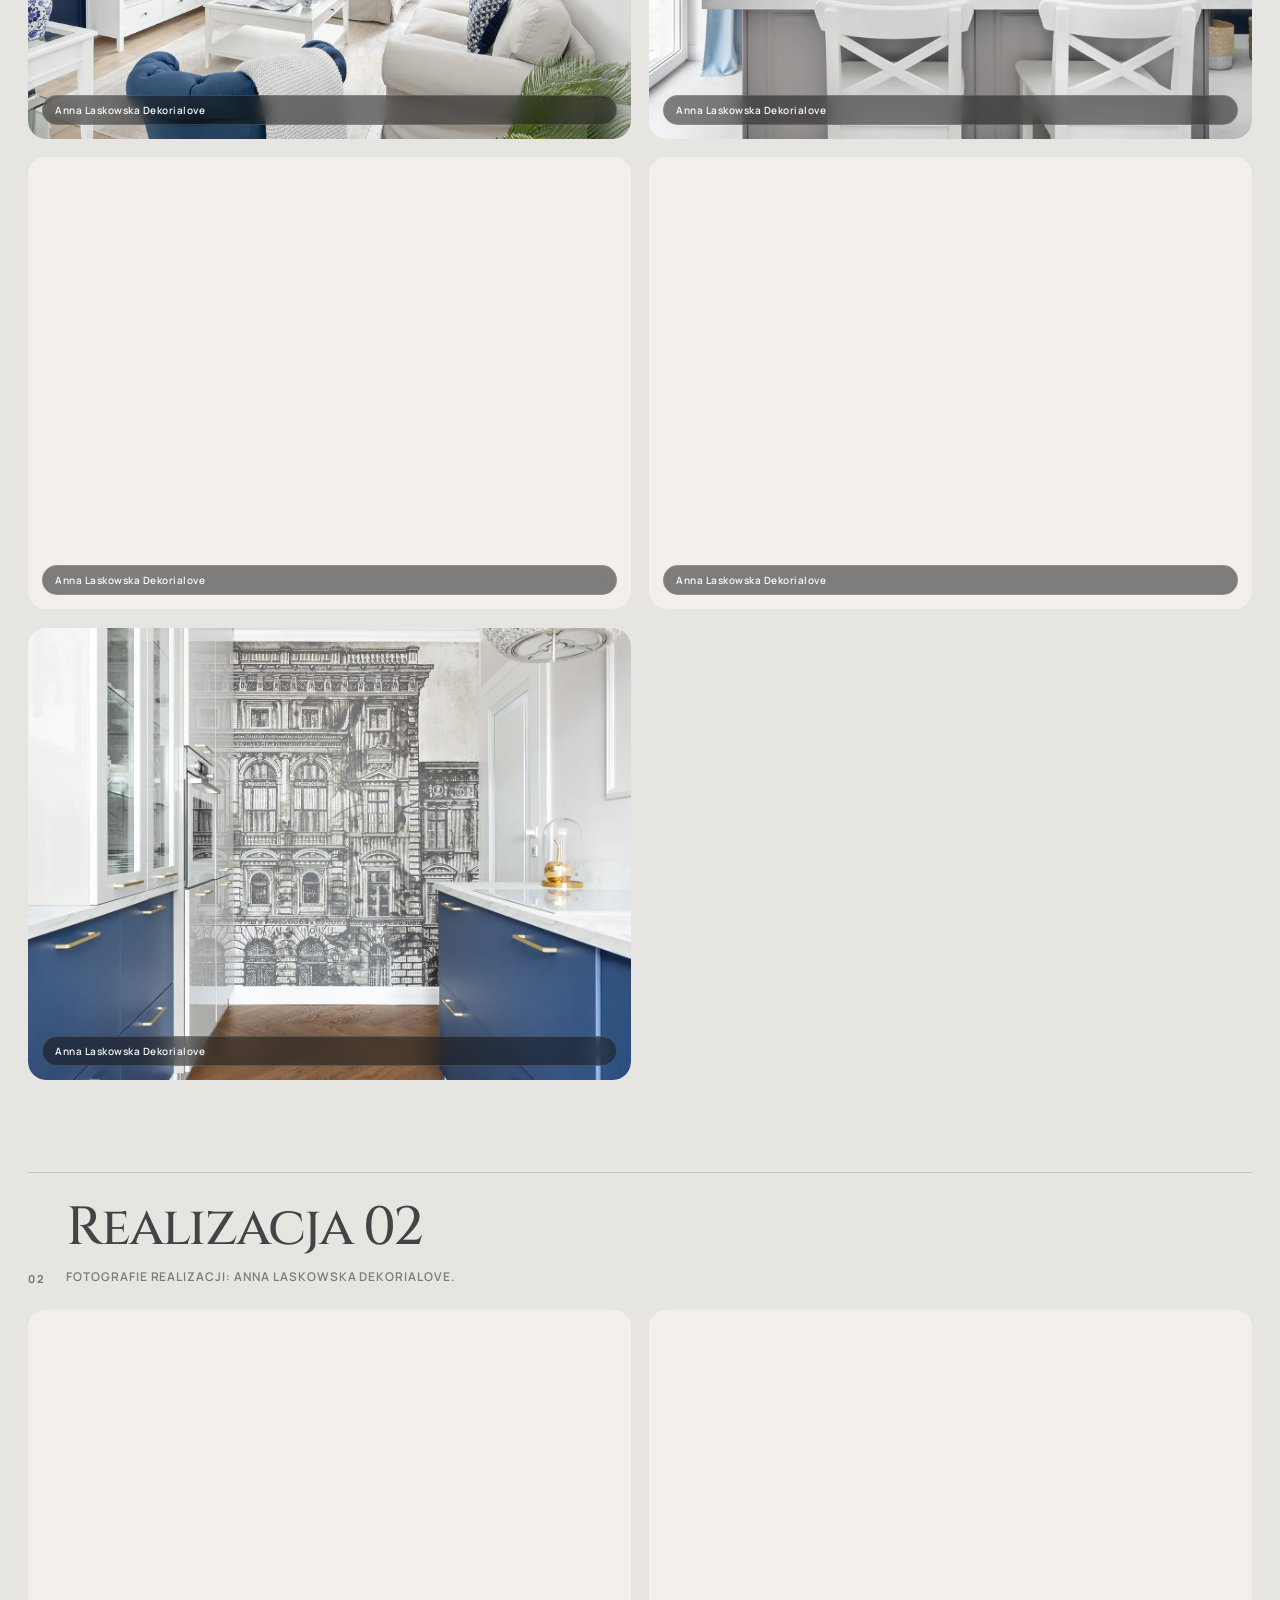
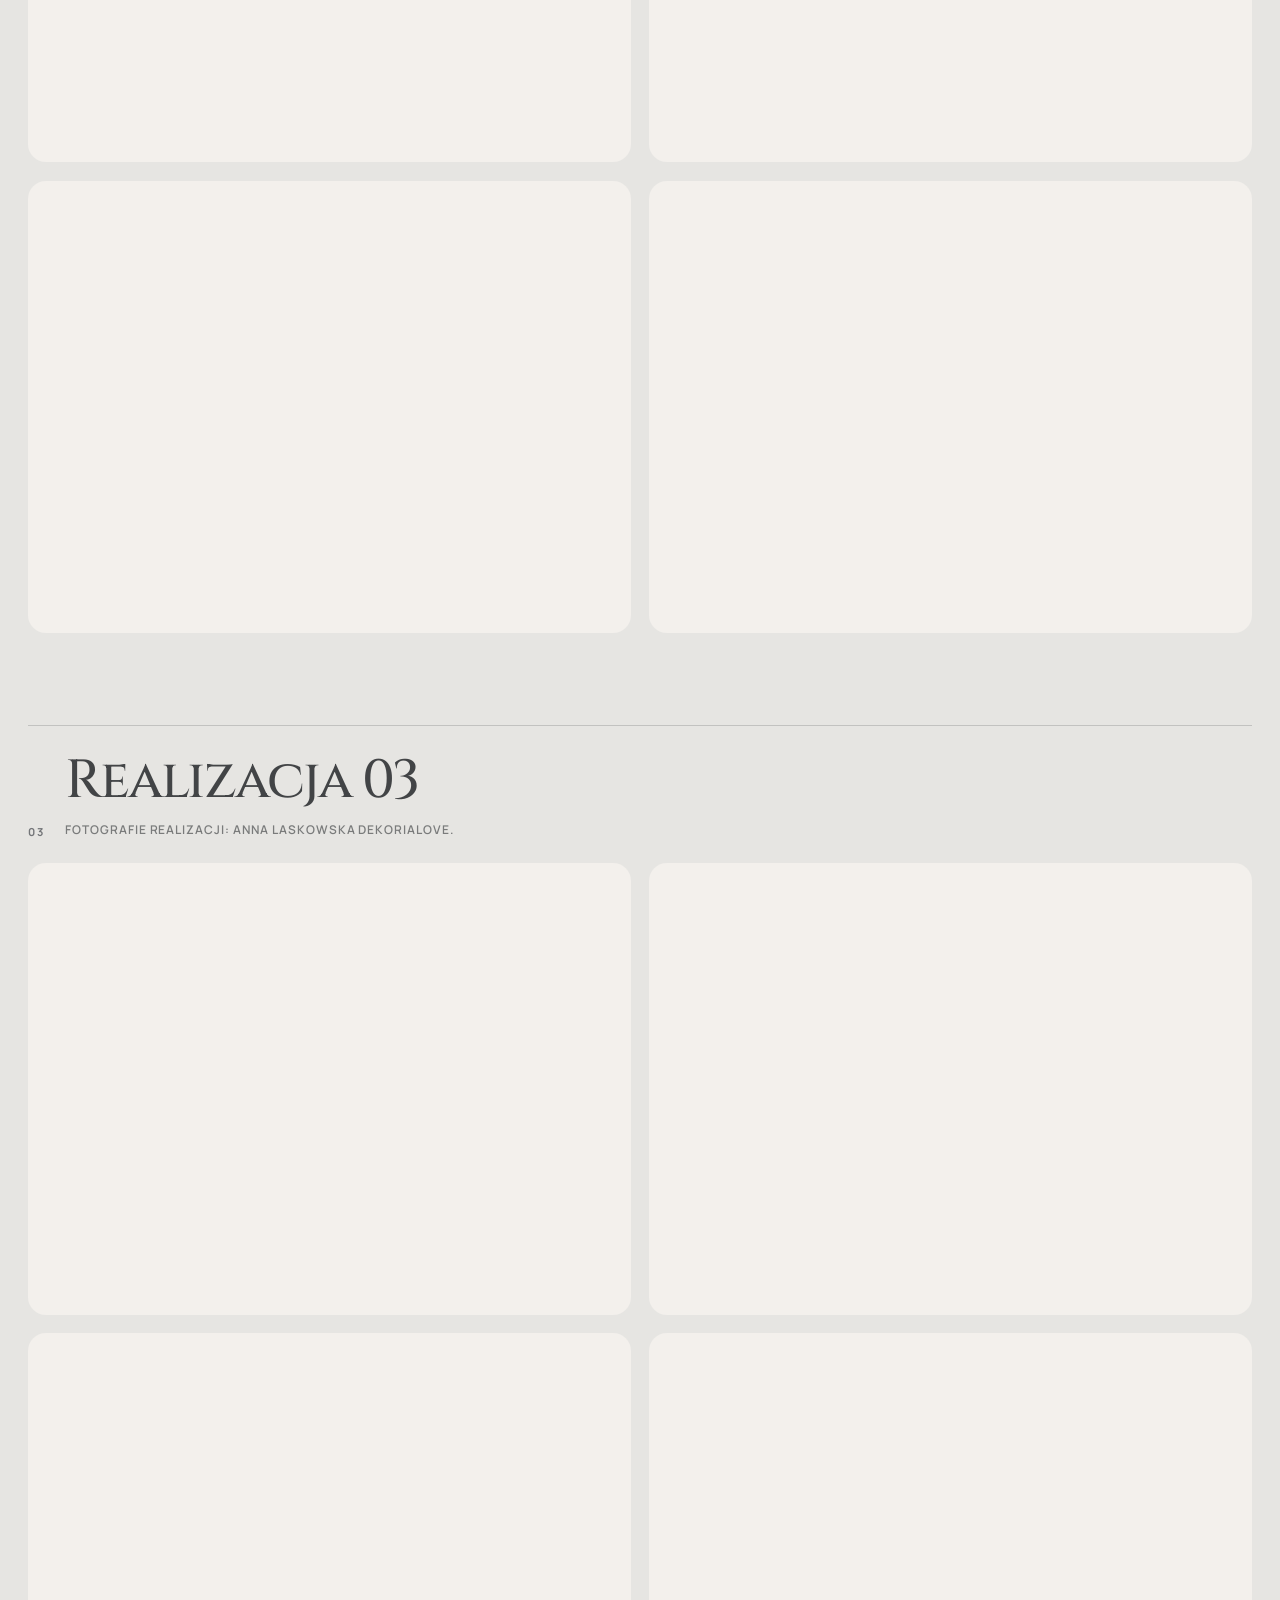
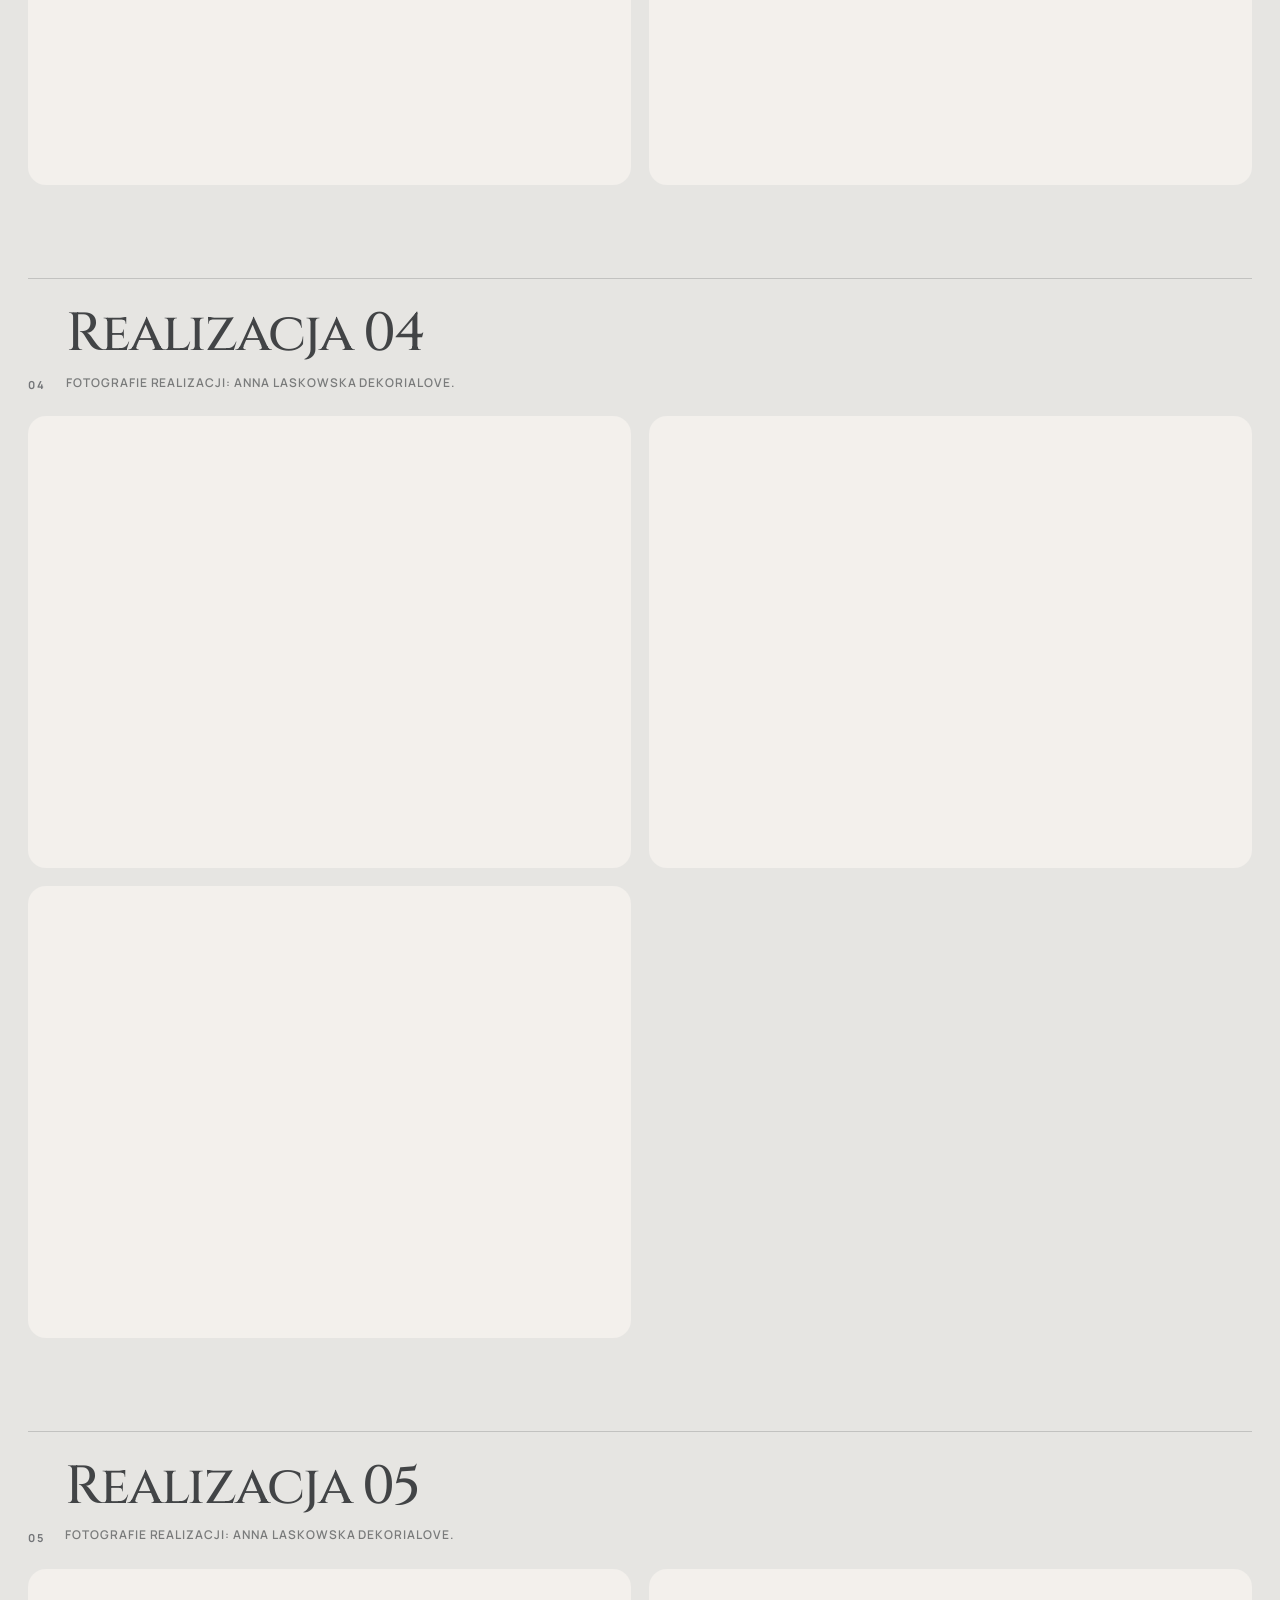
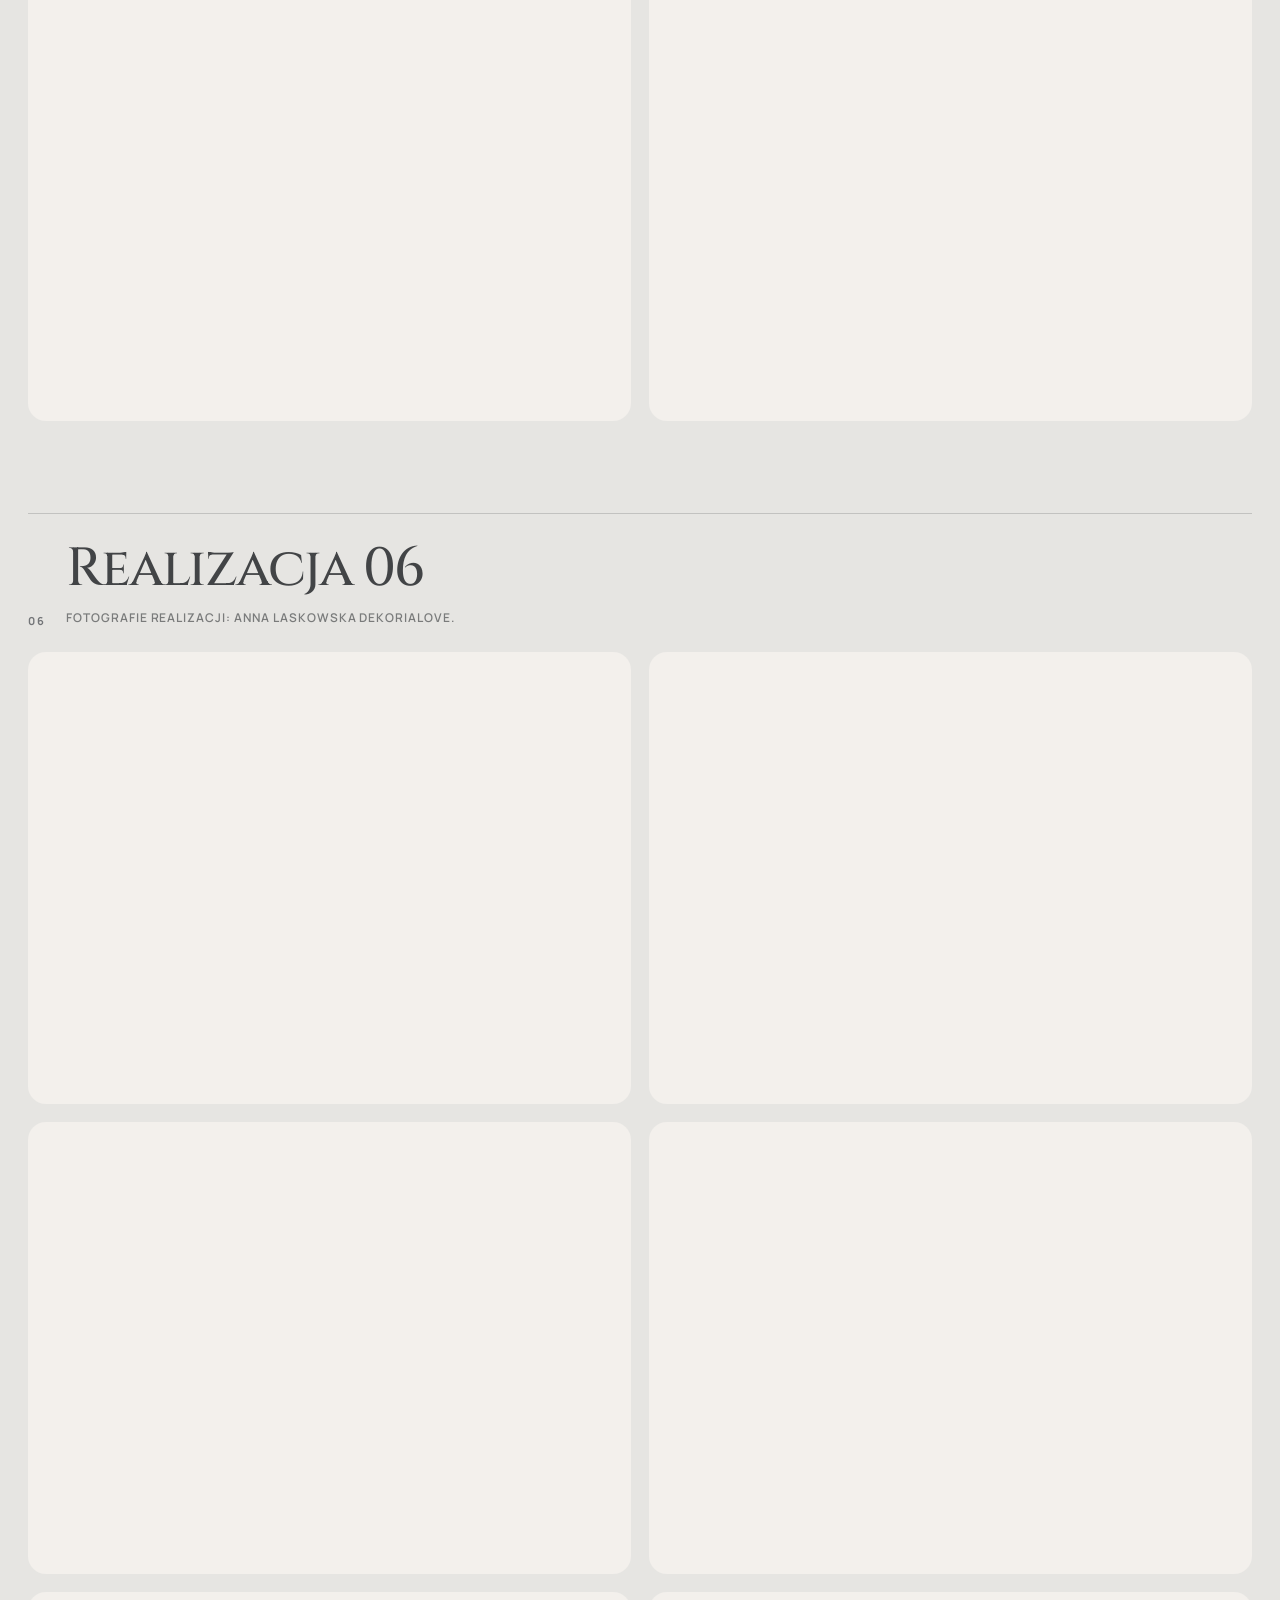
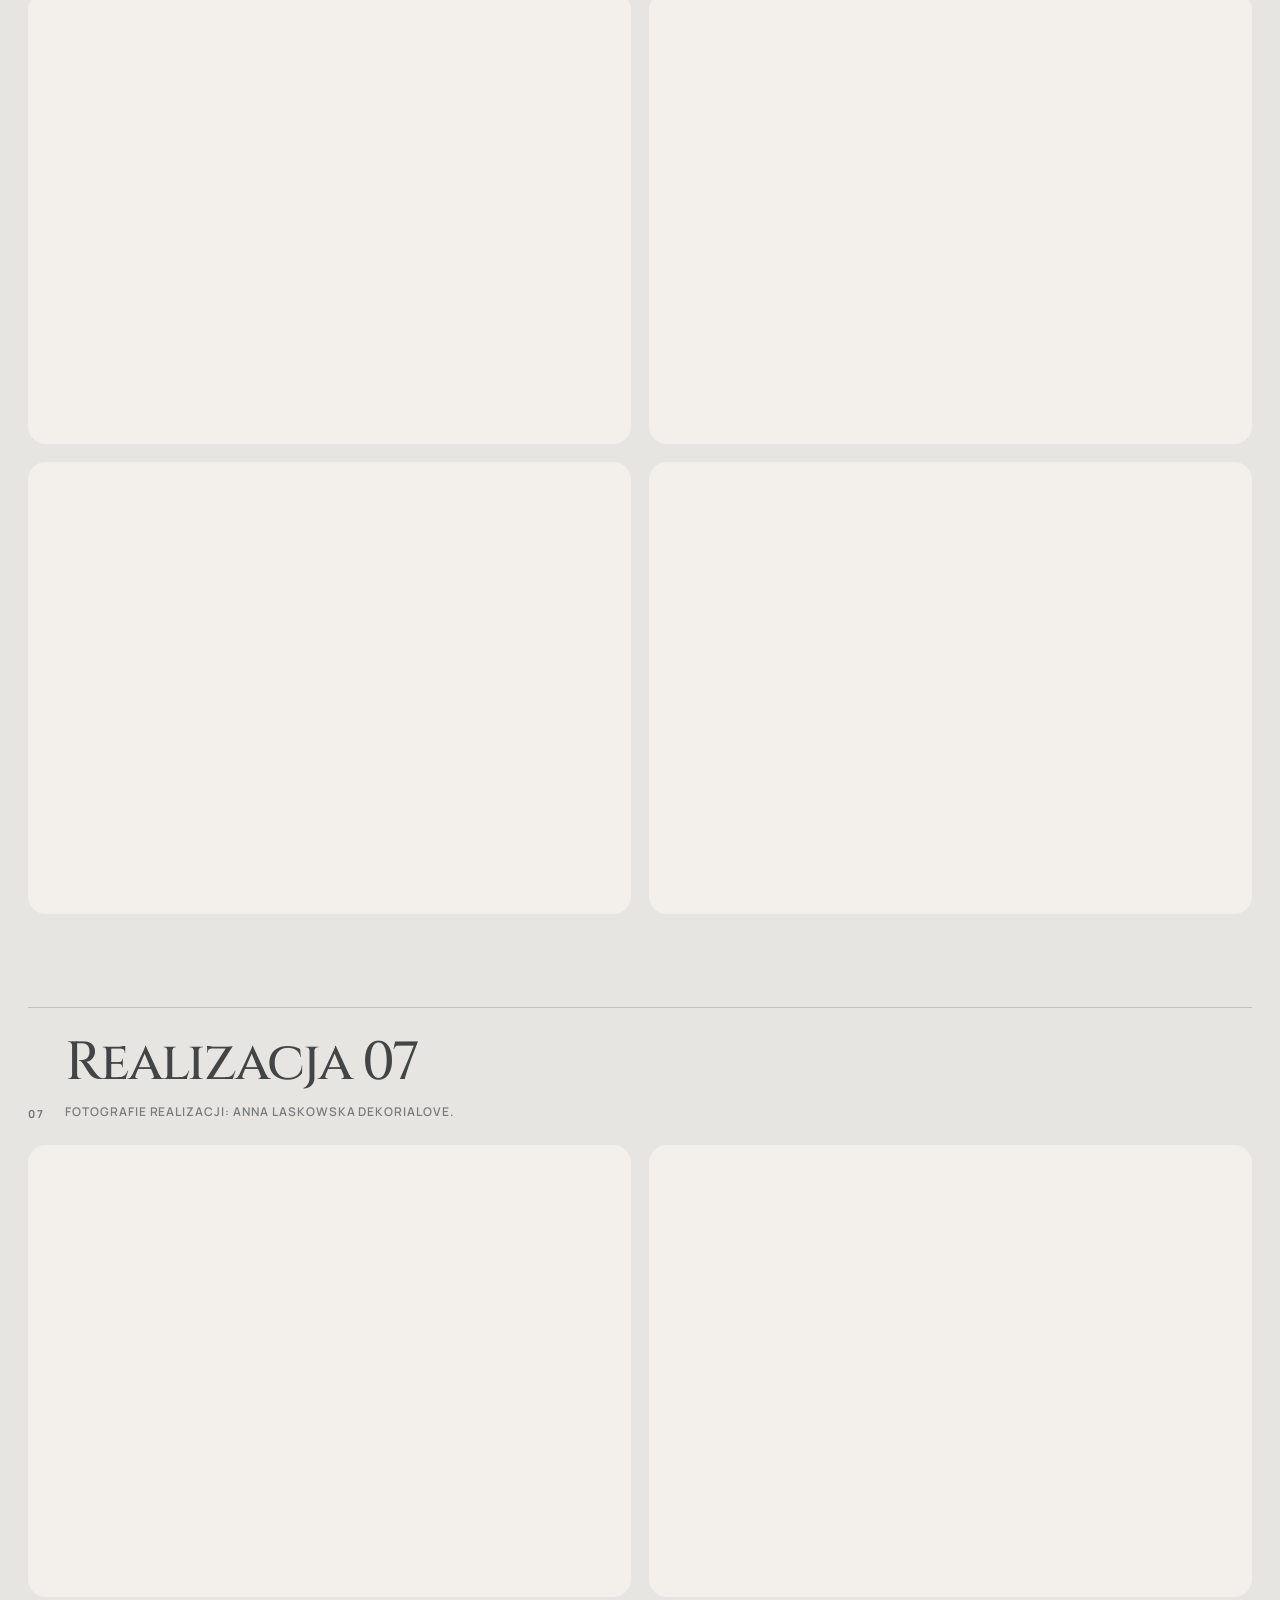
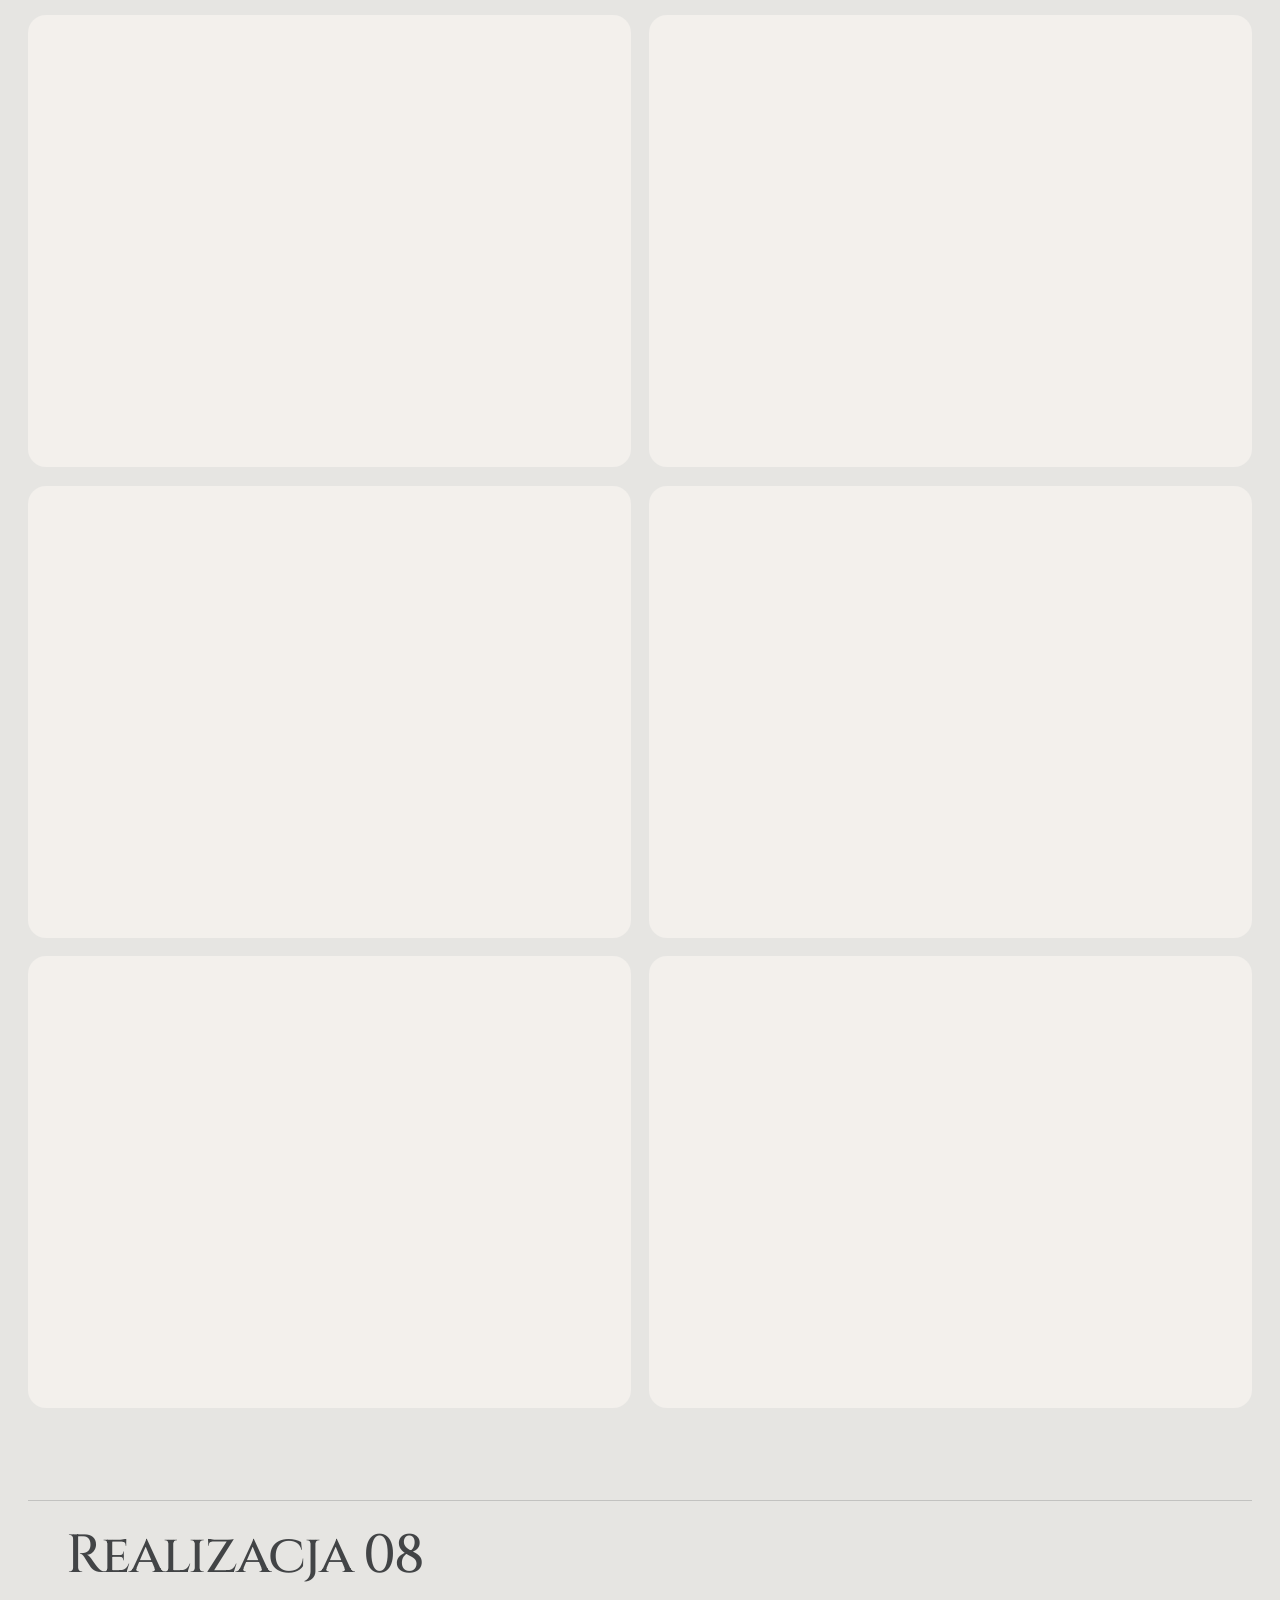
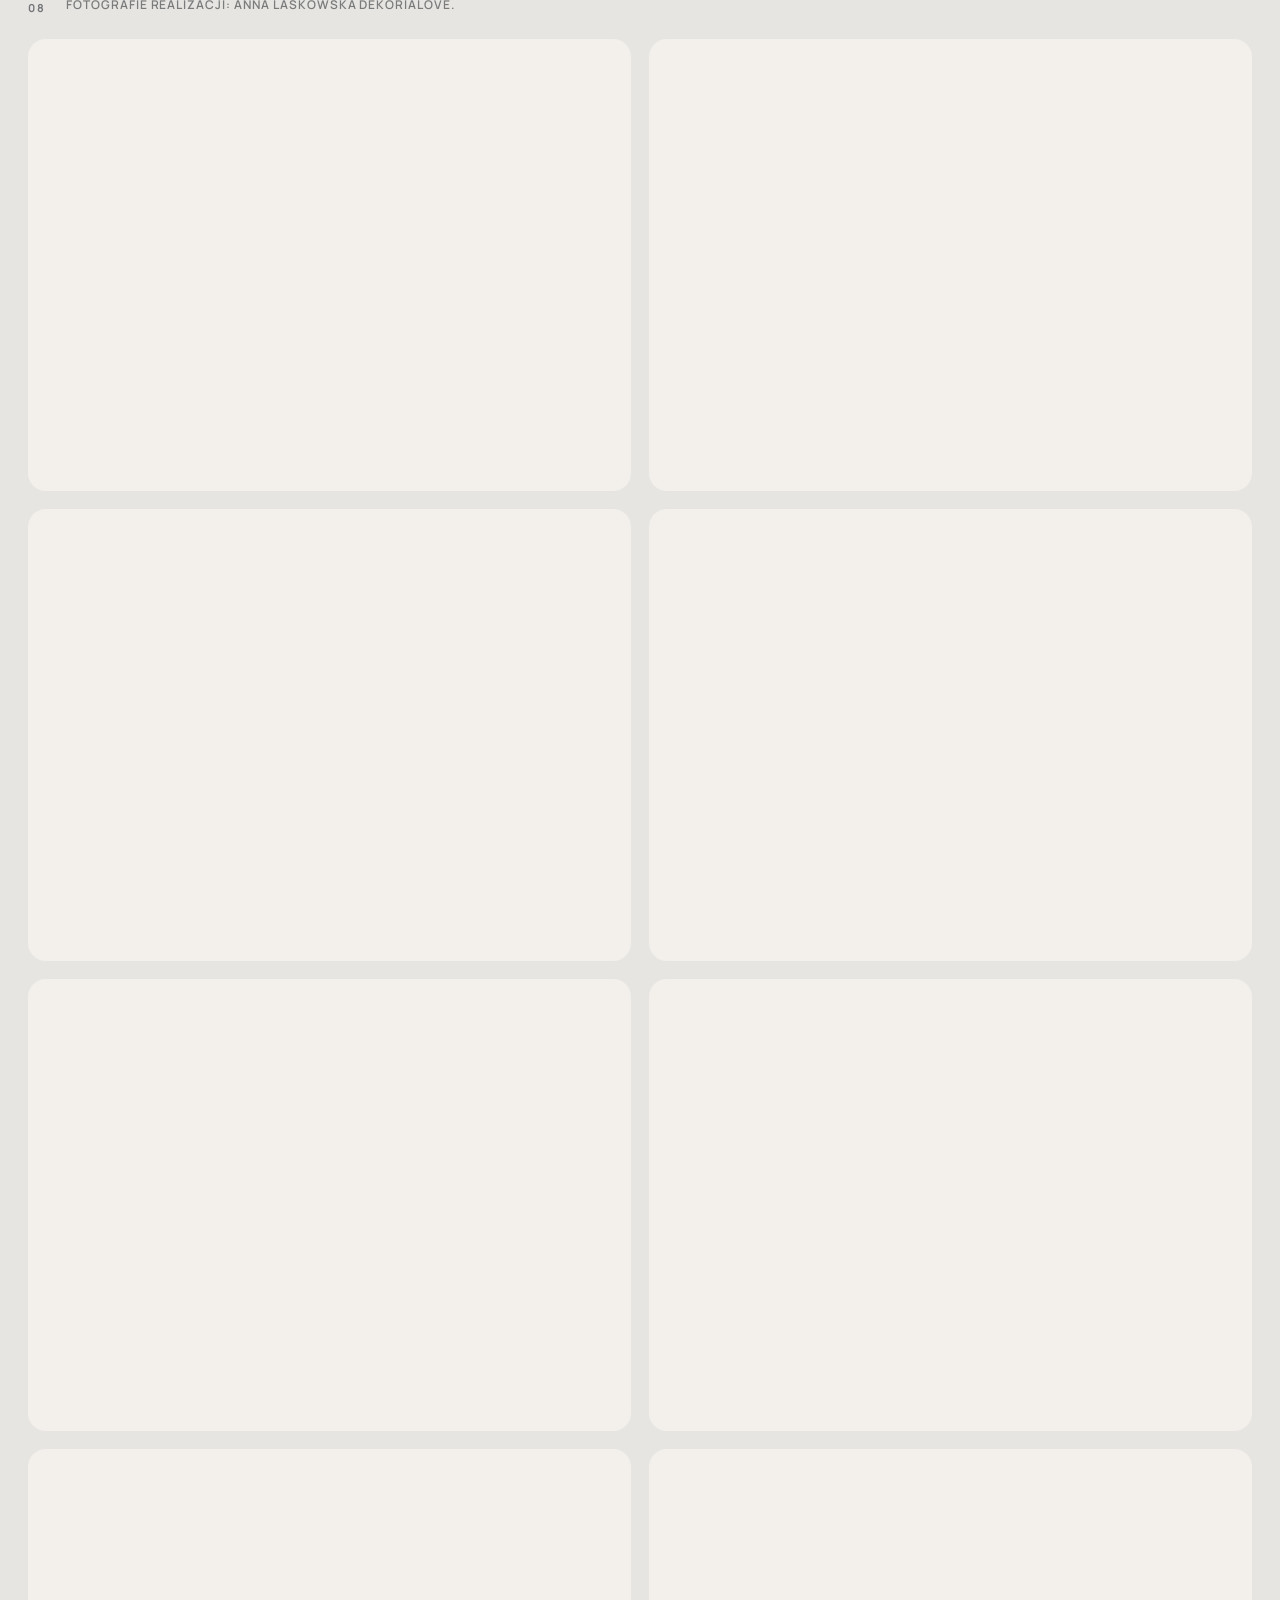
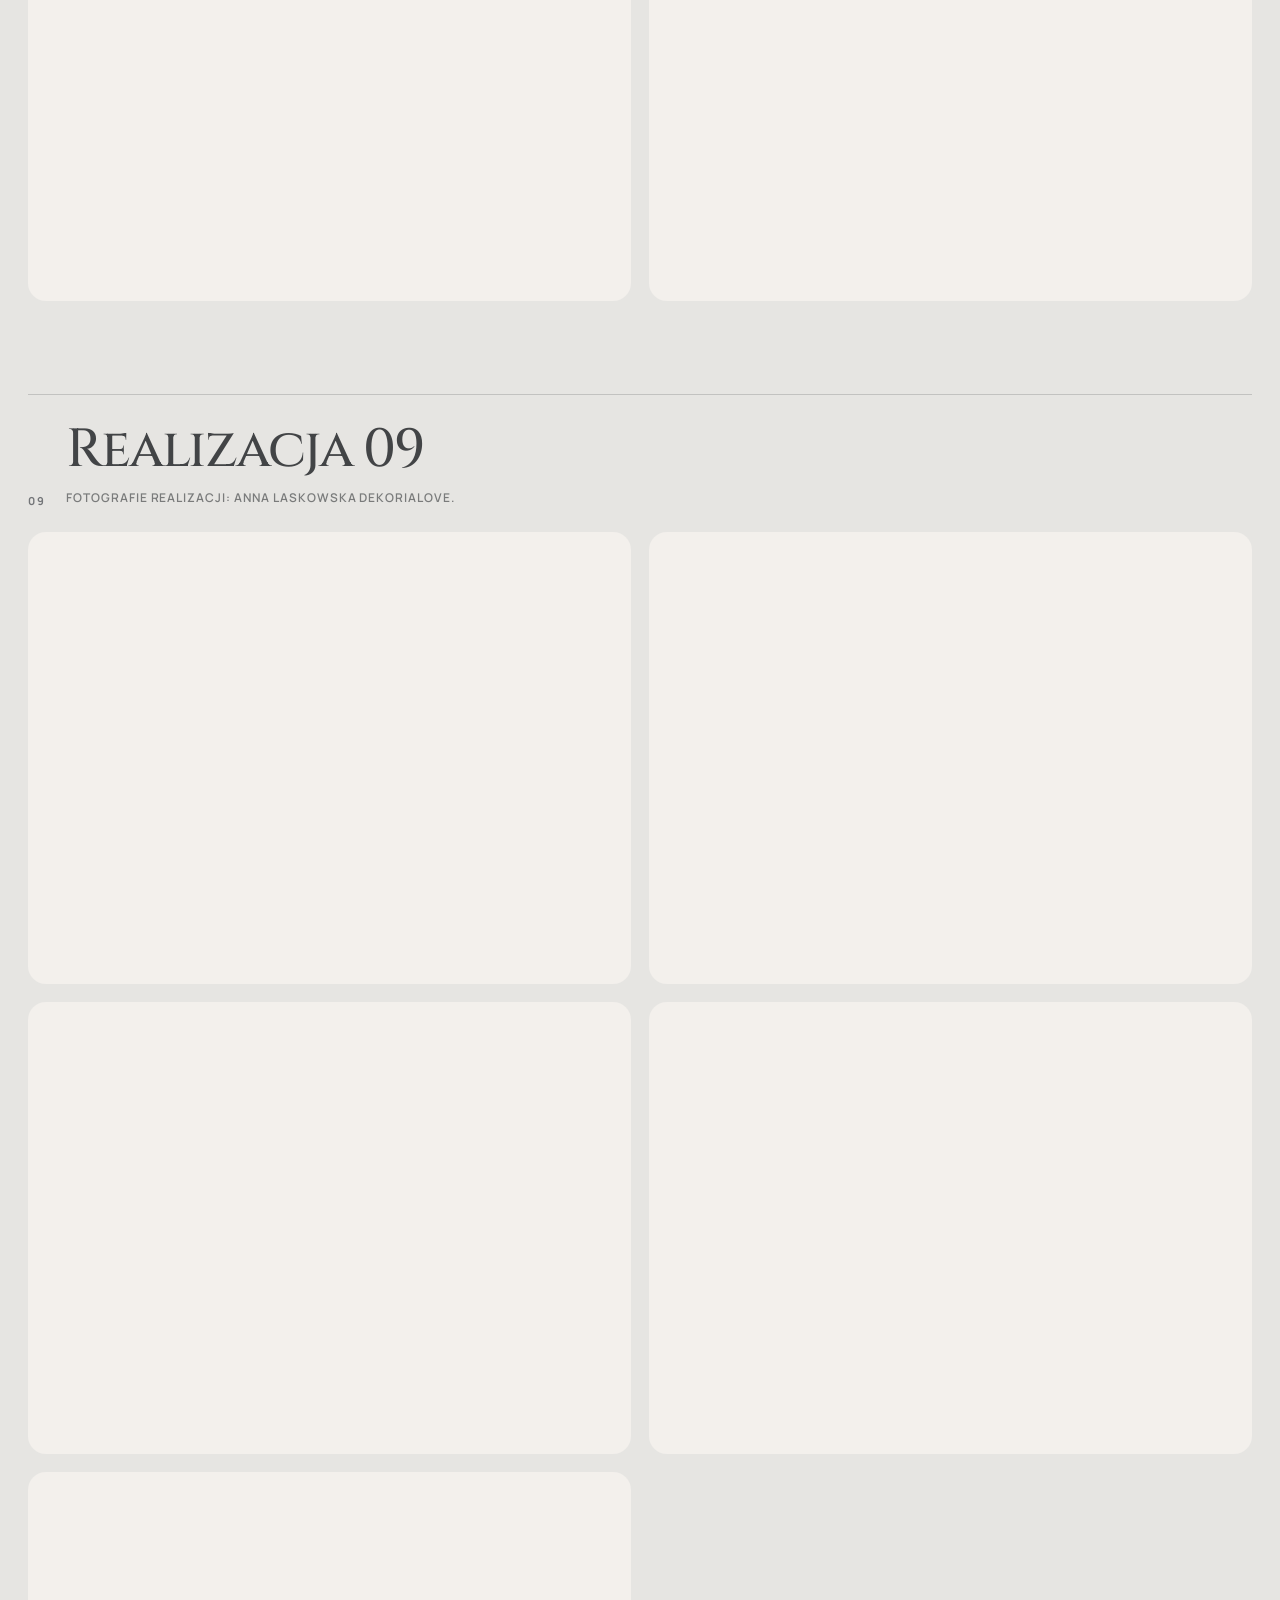
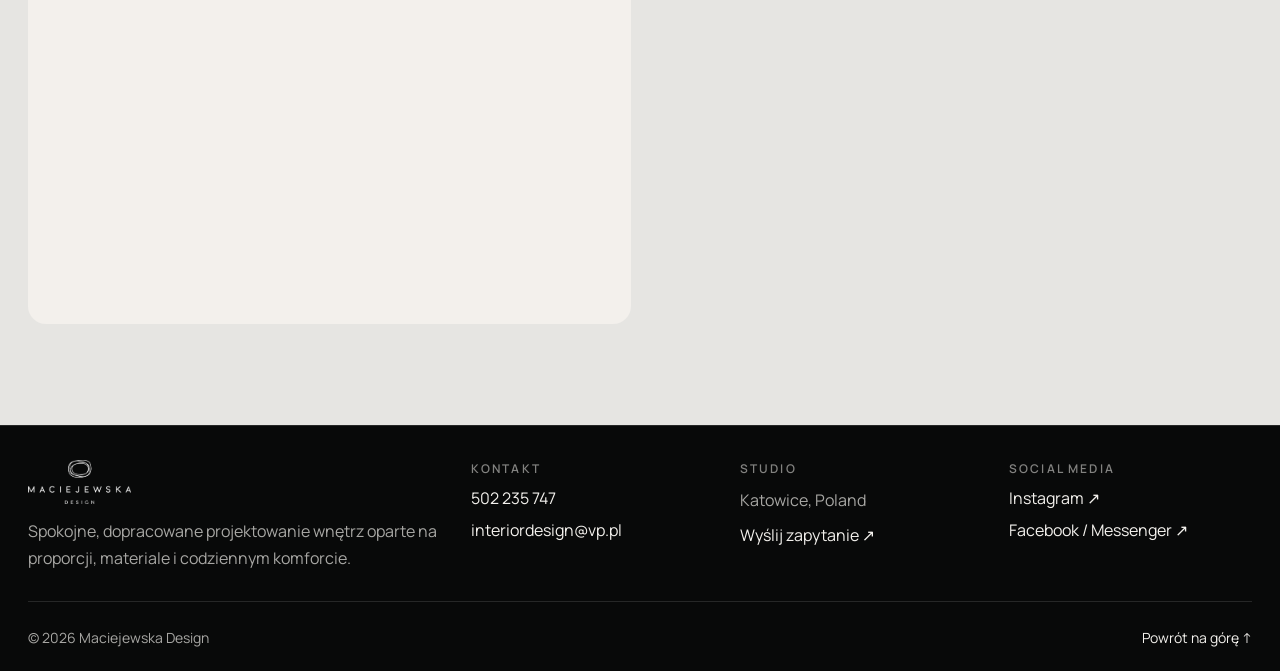
==== commit f1f2a8db: "Add files via upload" ====
--- a/galeria.html
+++ b/galeria.html
@@ -9,7 +9,7 @@
 <link href="https://fonts.googleapis.com" rel="preconnect"/>
 <link crossorigin="" href="https://fonts.gstatic.com" rel="preconnect"/>
 <link href="https://fonts.googleapis.com/css2?family=Cinzel:wght@400;500;600&amp;family=Manrope:wght@400;500;600;700&amp;display=swap" rel="stylesheet"/>
-<link href="style.css?v=45" rel="stylesheet"/>
+<link href="style.css?v=46" rel="stylesheet"/>
 </head>
 <body class="gallery-page">
 <header class="site-header is-scrolled" id="siteHeader">
@@ -58,47 +58,47 @@
 <div class="gallery-project">
 <div class="container gallery-project__head"><span>01</span><div class="gallery-project__title-wrap"><h2>Realizacja 01</h2><p class="gallery-project__credit-note">Fotografie realizacji: Anna Laskowska Dekorialove.</p></div></div>
 <div class="container gallery-project__grid">
-<figure class="gallery-card"><img alt="Realizacja 01 — kadr 01" decoding="async" fetchpriority="high" height="1279" loading="eager" src="wizualizacja-001.webp" width="1917"/></figure><figure class="gallery-card"><img alt="Realizacja 01 — kadr 02" decoding="async" height="1800" loading="lazy" src="wizualizacja-002.webp" width="1201"/></figure><figure class="gallery-card"><img alt="Realizacja 01 — kadr 03" decoding="async" height="1259" loading="lazy" src="wizualizacja-003.webp" width="1887"/></figure><figure class="gallery-card"><img alt="Realizacja 01 — kadr 04" decoding="async" height="1216" loading="lazy" src="wizualizacja-004.webp" width="1820"/></figure><figure class="gallery-card"><img alt="Realizacja 01 — kadr 05" decoding="async" height="1920" loading="lazy" src="wizualizacja-005.webp" width="1286"/></figure><figure class="gallery-card"><img alt="Realizacja 01 — kadr 07" decoding="async" height="1896" loading="lazy" src="wizualizacja-007.webp" width="1264"/></figure><figure class="gallery-card"><img alt="Realizacja 01 — kadr 08" decoding="async" height="1960" loading="lazy" src="wizualizacja-008.webp" width="1307"/></figure>
+<figure class="gallery-card"><img alt="Realizacja 01 — kadr 01" decoding="async" fetchpriority="high" height="1279" loading="eager" src="wizualizacja-001.webp" width="1917"/><figcaption>Anna Laskowska Dekorialove</figcaption></figure><figure class="gallery-card"><img alt="Realizacja 01 — kadr 02" decoding="async" height="1800" loading="lazy" src="wizualizacja-002.webp" width="1201"/><figcaption>Anna Laskowska Dekorialove</figcaption></figure><figure class="gallery-card"><img alt="Realizacja 01 — kadr 03" decoding="async" height="1259" loading="lazy" src="wizualizacja-003.webp" width="1887"/><figcaption>Anna Laskowska Dekorialove</figcaption></figure><figure class="gallery-card"><img alt="Realizacja 01 — kadr 04" decoding="async" height="1216" loading="lazy" src="wizualizacja-004.webp" width="1820"/><figcaption>Anna Laskowska Dekorialove</figcaption></figure><figure class="gallery-card"><img alt="Realizacja 01 — kadr 05" decoding="async" height="1920" loading="lazy" src="wizualizacja-005.webp" width="1286"/><figcaption>Anna Laskowska Dekorialove</figcaption></figure><figure class="gallery-card"><img alt="Realizacja 01 — kadr 07" decoding="async" height="1896" loading="lazy" src="wizualizacja-007.webp" width="1264"/><figcaption>Anna Laskowska Dekorialove</figcaption></figure><figure class="gallery-card"><img alt="Realizacja 01 — kadr 08" decoding="async" height="1960" loading="lazy" src="wizualizacja-008.webp" width="1307"/><figcaption>Anna Laskowska Dekorialove</figcaption></figure>
 </div>
 </div><div class="gallery-project">
 <div class="container gallery-project__head"><span>02</span><div class="gallery-project__title-wrap"><h2>Realizacja 02</h2><p class="gallery-project__credit-note">Fotografie realizacji: Anna Laskowska Dekorialove.</p></div></div>
 <div class="container gallery-project__grid">
-<figure class="gallery-card"><img alt="Realizacja 02 — kadr 01" decoding="async" height="1908" loading="lazy" src="wizualizacja-009.webp" width="1274"/></figure><figure class="gallery-card"><img alt="Realizacja 02 — kadr 02" decoding="async" height="1956" loading="lazy" src="wizualizacja-010.webp" width="1304"/></figure><figure class="gallery-card"><img alt="Realizacja 02 — kadr 03" decoding="async" height="1881" loading="lazy" src="wizualizacja-011.webp" width="1257"/></figure><figure class="gallery-card"><img alt="Realizacja 02 — kadr 04" decoding="async" height="1334" loading="lazy" src="wizualizacja-012.webp" width="1997"/></figure>
+<figure class="gallery-card"><img alt="Realizacja 02 — kadr 01" decoding="async" height="1908" loading="lazy" src="wizualizacja-009.webp" width="1274"/><figcaption>Anna Laskowska Dekorialove</figcaption></figure><figure class="gallery-card"><img alt="Realizacja 02 — kadr 02" decoding="async" height="1956" loading="lazy" src="wizualizacja-010.webp" width="1304"/><figcaption>Anna Laskowska Dekorialove</figcaption></figure><figure class="gallery-card"><img alt="Realizacja 02 — kadr 03" decoding="async" height="1881" loading="lazy" src="wizualizacja-011.webp" width="1257"/><figcaption>Anna Laskowska Dekorialove</figcaption></figure><figure class="gallery-card"><img alt="Realizacja 02 — kadr 04" decoding="async" height="1334" loading="lazy" src="wizualizacja-012.webp" width="1997"/><figcaption>Anna Laskowska Dekorialove</figcaption></figure>
 </div>
 </div><div class="gallery-project">
 <div class="container gallery-project__head"><span>03</span><div class="gallery-project__title-wrap"><h2>Realizacja 03</h2><p class="gallery-project__credit-note">Fotografie realizacji: Anna Laskowska Dekorialove.</p></div></div>
 <div class="container gallery-project__grid">
-<figure class="gallery-card"><img alt="Realizacja 03 — kadr 01" decoding="async" height="1943" loading="lazy" src="wizualizacja-014.webp" width="1298"/></figure><figure class="gallery-card"><img alt="Realizacja 03 — kadr 02" decoding="async" height="1943" loading="lazy" src="wizualizacja-015.webp" width="1296"/></figure><figure class="gallery-card"><img alt="Realizacja 03 — kadr 04" decoding="async" height="1892" loading="lazy" src="wizualizacja-017.webp" width="1260"/></figure><figure class="gallery-card"><img alt="Realizacja 03 — kadr 05" decoding="async" height="1943" loading="lazy" src="wizualizacja-018.webp" width="1296"/></figure>
+<figure class="gallery-card"><img alt="Realizacja 03 — kadr 01" decoding="async" height="1943" loading="lazy" src="wizualizacja-014.webp" width="1298"/><figcaption>Anna Laskowska Dekorialove</figcaption></figure><figure class="gallery-card"><img alt="Realizacja 03 — kadr 02" decoding="async" height="1943" loading="lazy" src="wizualizacja-015.webp" width="1296"/><figcaption>Anna Laskowska Dekorialove</figcaption></figure><figure class="gallery-card"><img alt="Realizacja 03 — kadr 04" decoding="async" height="1892" loading="lazy" src="wizualizacja-017.webp" width="1260"/><figcaption>Anna Laskowska Dekorialove</figcaption></figure><figure class="gallery-card"><img alt="Realizacja 03 — kadr 05" decoding="async" height="1943" loading="lazy" src="wizualizacja-018.webp" width="1296"/><figcaption>Anna Laskowska Dekorialove</figcaption></figure>
 </div>
 </div><div class="gallery-project">
 <div class="container gallery-project__head"><span>04</span><div class="gallery-project__title-wrap"><h2>Realizacja 04</h2><p class="gallery-project__credit-note">Fotografie realizacji: Anna Laskowska Dekorialove.</p></div></div>
 <div class="container gallery-project__grid">
-<figure class="gallery-card"><img alt="Realizacja 04 — kadr 01" decoding="async" height="1100" loading="lazy" src="wizualizacja-020.webp" width="2200"/></figure><figure class="gallery-card"><img alt="Realizacja 04 — kadr 02" decoding="async" height="1325" loading="lazy" src="wizualizacja-021.webp" width="1789"/></figure><figure class="gallery-card"><img alt="Realizacja 04 — kadr 03" decoding="async" height="1466" loading="lazy" src="wizualizacja-022.webp" width="2200"/></figure>
+<figure class="gallery-card"><img alt="Realizacja 04 — kadr 01" decoding="async" height="1100" loading="lazy" src="wizualizacja-020.webp" width="2200"/><figcaption>Anna Laskowska Dekorialove</figcaption></figure><figure class="gallery-card"><img alt="Realizacja 04 — kadr 02" decoding="async" height="1325" loading="lazy" src="wizualizacja-021.webp" width="1789"/><figcaption>Anna Laskowska Dekorialove</figcaption></figure><figure class="gallery-card"><img alt="Realizacja 04 — kadr 03" decoding="async" height="1466" loading="lazy" src="wizualizacja-022.webp" width="2200"/><figcaption>Anna Laskowska Dekorialove</figcaption></figure>
 </div>
 </div><div class="gallery-project">
 <div class="container gallery-project__head"><span>05</span><div class="gallery-project__title-wrap"><h2>Realizacja 05</h2><p class="gallery-project__credit-note">Fotografie realizacji: Anna Laskowska Dekorialove.</p></div></div>
 <div class="container gallery-project__grid">
-<figure class="gallery-card"><img alt="Realizacja 05 — kadr 01" decoding="async" height="1900" loading="lazy" src="wizualizacja-025.webp" width="1265"/></figure><figure class="gallery-card"><img alt="Realizacja 05 — kadr 02" decoding="async" height="1832" loading="lazy" src="wizualizacja-026.webp" width="1221"/></figure>
+<figure class="gallery-card"><img alt="Realizacja 05 — kadr 01" decoding="async" height="1900" loading="lazy" src="wizualizacja-025.webp" width="1265"/><figcaption>Anna Laskowska Dekorialove</figcaption></figure><figure class="gallery-card"><img alt="Realizacja 05 — kadr 02" decoding="async" height="1832" loading="lazy" src="wizualizacja-026.webp" width="1221"/><figcaption>Anna Laskowska Dekorialove</figcaption></figure>
 </div>
 </div><div class="gallery-project">
 <div class="container gallery-project__head"><span>06</span><div class="gallery-project__title-wrap"><h2>Realizacja 06</h2><p class="gallery-project__credit-note">Fotografie realizacji: Anna Laskowska Dekorialove.</p></div></div>
 <div class="container gallery-project__grid">
-<figure class="gallery-card"><img alt="Realizacja 06 — kadr 01" decoding="async" height="2200" loading="lazy" src="wizualizacja-029.webp" width="1468"/></figure><figure class="gallery-card"><img alt="Realizacja 06 — kadr 02" decoding="async" height="1468" loading="lazy" src="wizualizacja-030.webp" width="2200"/></figure><figure class="gallery-card"><img alt="Realizacja 06 — kadr 03" decoding="async" height="2200" loading="lazy" src="wizualizacja-031.webp" width="1467"/></figure><figure class="gallery-card"><img alt="Realizacja 06 — kadr 04" decoding="async" height="2200" loading="lazy" src="wizualizacja-032.webp" width="1467"/></figure><figure class="gallery-card"><img alt="Realizacja 06 — kadr 05" decoding="async" height="2200" loading="lazy" src="wizualizacja-033.webp" width="1467"/></figure><figure class="gallery-card"><img alt="Realizacja 06 — kadr 06" decoding="async" height="1425" loading="lazy" src="wizualizacja-034.webp" width="2137"/></figure><figure class="gallery-card"><img alt="Realizacja 06 — kadr 07" decoding="async" height="1468" loading="lazy" src="wizualizacja-035.webp" width="2200"/></figure><figure class="gallery-card"><img alt="Realizacja 06 — kadr 08" decoding="async" height="2200" loading="lazy" src="wizualizacja-036.webp" width="1468"/></figure>
+<figure class="gallery-card"><img alt="Realizacja 06 — kadr 01" decoding="async" height="2200" loading="lazy" src="wizualizacja-029.webp" width="1468"/><figcaption>Anna Laskowska Dekorialove</figcaption></figure><figure class="gallery-card"><img alt="Realizacja 06 — kadr 02" decoding="async" height="1468" loading="lazy" src="wizualizacja-030.webp" width="2200"/><figcaption>Anna Laskowska Dekorialove</figcaption></figure><figure class="gallery-card"><img alt="Realizacja 06 — kadr 03" decoding="async" height="2200" loading="lazy" src="wizualizacja-031.webp" width="1467"/><figcaption>Anna Laskowska Dekorialove</figcaption></figure><figure class="gallery-card"><img alt="Realizacja 06 — kadr 04" decoding="async" height="2200" loading="lazy" src="wizualizacja-032.webp" width="1467"/><figcaption>Anna Laskowska Dekorialove</figcaption></figure><figure class="gallery-card"><img alt="Realizacja 06 — kadr 05" decoding="async" height="2200" loading="lazy" src="wizualizacja-033.webp" width="1467"/><figcaption>Anna Laskowska Dekorialove</figcaption></figure><figure class="gallery-card"><img alt="Realizacja 06 — kadr 06" decoding="async" height="1425" loading="lazy" src="wizualizacja-034.webp" width="2137"/><figcaption>Anna Laskowska Dekorialove</figcaption></figure><figure class="gallery-card"><img alt="Realizacja 06 — kadr 07" decoding="async" height="1468" loading="lazy" src="wizualizacja-035.webp" width="2200"/><figcaption>Anna Laskowska Dekorialove</figcaption></figure><figure class="gallery-card"><img alt="Realizacja 06 — kadr 08" decoding="async" height="2200" loading="lazy" src="wizualizacja-036.webp" width="1468"/><figcaption>Anna Laskowska Dekorialove</figcaption></figure>
 </div>
 </div><div class="gallery-project">
 <div class="container gallery-project__head"><span>07</span><div class="gallery-project__title-wrap"><h2>Realizacja 07</h2><p class="gallery-project__credit-note">Fotografie realizacji: Anna Laskowska Dekorialove.</p></div></div>
 <div class="container gallery-project__grid">
-<figure class="gallery-card"><img alt="Realizacja 07 — kadr 01" decoding="async" height="1458" loading="lazy" src="wizualizacja-037.webp" width="2188"/></figure><figure class="gallery-card"><img alt="Realizacja 07 — kadr 02" decoding="async" height="1466" loading="lazy" src="wizualizacja-038.webp" width="2200"/></figure><figure class="gallery-card"><img alt="Realizacja 07 — kadr 03" decoding="async" height="1444" loading="lazy" src="wizualizacja-039.webp" width="2166"/></figure><figure class="gallery-card"><img alt="Realizacja 07 — kadr 04" decoding="async" height="1468" loading="lazy" src="wizualizacja-040.webp" width="2200"/></figure><figure class="gallery-card"><img alt="Realizacja 07 — kadr 05" decoding="async" height="2188" loading="lazy" src="wizualizacja-041.webp" width="1458"/></figure><figure class="gallery-card"><img alt="Realizacja 07 — kadr 06" decoding="async" height="2200" loading="lazy" src="wizualizacja-042.webp" width="1466"/></figure><figure class="gallery-card"><img alt="Realizacja 07 — kadr 07" decoding="async" height="2200" loading="lazy" src="wizualizacja-043.webp" width="1466"/></figure><figure class="gallery-card"><img alt="Realizacja 07 — kadr 08" decoding="async" height="2200" loading="lazy" src="wizualizacja-044.webp" width="1466"/></figure>
+<figure class="gallery-card"><img alt="Realizacja 07 — kadr 01" decoding="async" height="1458" loading="lazy" src="wizualizacja-037.webp" width="2188"/><figcaption>Anna Laskowska Dekorialove</figcaption></figure><figure class="gallery-card"><img alt="Realizacja 07 — kadr 02" decoding="async" height="1466" loading="lazy" src="wizualizacja-038.webp" width="2200"/><figcaption>Anna Laskowska Dekorialove</figcaption></figure><figure class="gallery-card"><img alt="Realizacja 07 — kadr 03" decoding="async" height="1444" loading="lazy" src="wizualizacja-039.webp" width="2166"/><figcaption>Anna Laskowska Dekorialove</figcaption></figure><figure class="gallery-card"><img alt="Realizacja 07 — kadr 04" decoding="async" height="1468" loading="lazy" src="wizualizacja-040.webp" width="2200"/><figcaption>Anna Laskowska Dekorialove</figcaption></figure><figure class="gallery-card"><img alt="Realizacja 07 — kadr 05" decoding="async" height="2188" loading="lazy" src="wizualizacja-041.webp" width="1458"/><figcaption>Anna Laskowska Dekorialove</figcaption></figure><figure class="gallery-card"><img alt="Realizacja 07 — kadr 06" decoding="async" height="2200" loading="lazy" src="wizualizacja-042.webp" width="1466"/><figcaption>Anna Laskowska Dekorialove</figcaption></figure><figure class="gallery-card"><img alt="Realizacja 07 — kadr 07" decoding="async" height="2200" loading="lazy" src="wizualizacja-043.webp" width="1466"/><figcaption>Anna Laskowska Dekorialove</figcaption></figure><figure class="gallery-card"><img alt="Realizacja 07 — kadr 08" decoding="async" height="2200" loading="lazy" src="wizualizacja-044.webp" width="1466"/><figcaption>Anna Laskowska Dekorialove</figcaption></figure>
 </div>
 </div><div class="gallery-project">
 <div class="container gallery-project__head"><span>08</span><div class="gallery-project__title-wrap"><h2>Realizacja 08</h2><p class="gallery-project__credit-note">Fotografie realizacji: Anna Laskowska Dekorialove.</p></div></div>
 <div class="container gallery-project__grid">
-<figure class="gallery-card"><img alt="Realizacja 08 — kadr 01" decoding="async" height="1263" loading="lazy" src="wizualizacja-045.webp" width="1894"/></figure><figure class="gallery-card"><img alt="Realizacja 08 — kadr 02" decoding="async" height="1871" loading="lazy" src="wizualizacja-046.webp" width="1247"/></figure><figure class="gallery-card"><img alt="Realizacja 08 — kadr 03" decoding="async" height="1941" loading="lazy" src="wizualizacja-047.webp" width="1293"/></figure><figure class="gallery-card"><img alt="Realizacja 08 — kadr 04" decoding="async" height="1943" loading="lazy" src="wizualizacja-048.webp" width="1296"/></figure><figure class="gallery-card"><img alt="Realizacja 08 — kadr 05" decoding="async" height="1941" loading="lazy" src="wizualizacja-049.webp" width="1293"/></figure><figure class="gallery-card"><img alt="Realizacja 08 — kadr 06" decoding="async" height="1295" loading="lazy" src="wizualizacja-050.webp" width="1943"/></figure><figure class="gallery-card"><img alt="Realizacja 08 — kadr 07" decoding="async" height="1942" loading="lazy" src="wizualizacja-051.webp" width="1296"/></figure><figure class="gallery-card"><img alt="Realizacja 08 — kadr 08" decoding="async" height="1883" loading="lazy" src="wizualizacja-052.webp" width="1255"/></figure>
+<figure class="gallery-card"><img alt="Realizacja 08 — kadr 01" decoding="async" height="1263" loading="lazy" src="wizualizacja-045.webp" width="1894"/><figcaption>Anna Laskowska Dekorialove</figcaption></figure><figure class="gallery-card"><img alt="Realizacja 08 — kadr 02" decoding="async" height="1871" loading="lazy" src="wizualizacja-046.webp" width="1247"/><figcaption>Anna Laskowska Dekorialove</figcaption></figure><figure class="gallery-card"><img alt="Realizacja 08 — kadr 03" decoding="async" height="1941" loading="lazy" src="wizualizacja-047.webp" width="1293"/><figcaption>Anna Laskowska Dekorialove</figcaption></figure><figure class="gallery-card"><img alt="Realizacja 08 — kadr 04" decoding="async" height="1943" loading="lazy" src="wizualizacja-048.webp" width="1296"/><figcaption>Anna Laskowska Dekorialove</figcaption></figure><figure class="gallery-card"><img alt="Realizacja 08 — kadr 05" decoding="async" height="1941" loading="lazy" src="wizualizacja-049.webp" width="1293"/><figcaption>Anna Laskowska Dekorialove</figcaption></figure><figure class="gallery-card"><img alt="Realizacja 08 — kadr 06" decoding="async" height="1295" loading="lazy" src="wizualizacja-050.webp" width="1943"/><figcaption>Anna Laskowska Dekorialove</figcaption></figure><figure class="gallery-card"><img alt="Realizacja 08 — kadr 07" decoding="async" height="1942" loading="lazy" src="wizualizacja-051.webp" width="1296"/><figcaption>Anna Laskowska Dekorialove</figcaption></figure><figure class="gallery-card"><img alt="Realizacja 08 — kadr 08" decoding="async" height="1883" loading="lazy" src="wizualizacja-052.webp" width="1255"/><figcaption>Anna Laskowska Dekorialove</figcaption></figure>
 </div>
 </div><div class="gallery-project">
 <div class="container gallery-project__head"><span>09</span><div class="gallery-project__title-wrap"><h2>Realizacja 09</h2><p class="gallery-project__credit-note">Fotografie realizacji: Anna Laskowska Dekorialove.</p></div></div>
 <div class="container gallery-project__grid">
-<figure class="gallery-card"><img alt="Realizacja 09 — kadr 01" decoding="async" height="1910" loading="lazy" src="wizualizacja-053.webp" width="1272"/></figure><figure class="gallery-card"><img alt="Realizacja 09 — kadr 02" decoding="async" height="1296" loading="lazy" src="wizualizacja-054.webp" width="1943"/></figure><figure class="gallery-card"><img alt="Realizacja 09 — kadr 03" decoding="async" height="1942" loading="lazy" src="wizualizacja-055.webp" width="1295"/></figure><figure class="gallery-card"><img alt="Realizacja 09 — kadr 04" decoding="async" height="1285" loading="lazy" src="wizualizacja-056.webp" width="1928"/></figure><figure class="gallery-card"><img alt="Realizacja 09 — kadr 05" decoding="async" height="1822" loading="lazy" src="wizualizacja-057.webp" width="1214"/></figure>
+<figure class="gallery-card"><img alt="Realizacja 09 — kadr 01" decoding="async" height="1910" loading="lazy" src="wizualizacja-053.webp" width="1272"/><figcaption>Anna Laskowska Dekorialove</figcaption></figure><figure class="gallery-card"><img alt="Realizacja 09 — kadr 02" decoding="async" height="1296" loading="lazy" src="wizualizacja-054.webp" width="1943"/><figcaption>Anna Laskowska Dekorialove</figcaption></figure><figure class="gallery-card"><img alt="Realizacja 09 — kadr 03" decoding="async" height="1942" loading="lazy" src="wizualizacja-055.webp" width="1295"/><figcaption>Anna Laskowska Dekorialove</figcaption></figure><figure class="gallery-card"><img alt="Realizacja 09 — kadr 04" decoding="async" height="1285" loading="lazy" src="wizualizacja-056.webp" width="1928"/><figcaption>Anna Laskowska Dekorialove</figcaption></figure><figure class="gallery-card"><img alt="Realizacja 09 — kadr 05" decoding="async" height="1822" loading="lazy" src="wizualizacja-057.webp" width="1214"/><figcaption>Anna Laskowska Dekorialove</figcaption></figure>
 </div>
 </div>
 </div>
@@ -131,6 +131,6 @@
 <a href="#">Powrót na górę ↑</a>
 </div>
 </footer>
-<script src="script.js?v=45"></script>
+<script src="script.js?v=46"></script>
 </body>
 </html>
--- a/style.css
+++ b/style.css
@@ -4868,3 +4868,155 @@
     border-radius:12px !important;
   }
 }
+
+
+/* V46 — galeria: 2 duże zdjęcia w rzędzie, równe kafle, podpis na każdym zdjęciu */
+body.gallery-page .gallery-projects {
+  display: grid !important;
+  gap: 92px !important;
+}
+
+body.gallery-page .gallery-project {
+  display: grid !important;
+  gap: 24px !important;
+}
+
+body.gallery-page .gallery-project__head {
+  width: min(100% - 40px, var(--container)) !important;
+  margin-inline: auto !important;
+  padding-top: 28px !important;
+  align-items: flex-end !important;
+  justify-content: space-between !important;
+  gap: 20px !important;
+}
+
+body.gallery-page .gallery-project__grid {
+  width: min(100% - 40px, var(--container)) !important;
+  margin-inline: auto !important;
+  display: grid !important;
+  grid-template-columns: repeat(2, minmax(0, 1fr)) !important;
+  gap: 18px !important;
+  columns: unset !important;
+}
+
+body.gallery-page .gallery-project__grid .gallery-card,
+body.gallery-page .gallery-project__grid .gallery-card--wide {
+  position: relative !important;
+  display: block !important;
+  width: 100% !important;
+  aspect-ratio: 4 / 3 !important;
+  min-width: 0 !important;
+  margin: 0 !important;
+  overflow: hidden !important;
+  border-radius: 18px !important;
+  background: #f3f0ec !important;
+  box-shadow: none !important;
+  break-inside: auto !important;
+}
+
+body.gallery-page .gallery-project__grid .gallery-card img,
+body.gallery-page .gallery-project__grid .gallery-card:hover img,
+body.gallery-page .gallery-project__grid .gallery-card--wide img,
+body.gallery-page .gallery-project__grid .gallery-card--wide:hover img {
+  display: block !important;
+  width: 100% !important;
+  height: 100% !important;
+  min-height: 0 !important;
+  object-fit: cover !important;
+  object-position: center center !important;
+  transform: none !important;
+  filter: none !important;
+  background: transparent !important;
+  border-radius: inherit !important;
+}
+
+body.gallery-page .gallery-project__grid .gallery-card::after,
+body.gallery-page .gallery-project__grid .gallery-card--wide::after {
+  content: "" !important;
+  position: absolute !important;
+  inset: auto 0 0 0 !important;
+  height: 34% !important;
+  background: linear-gradient(180deg, rgba(14,14,14,0) 0%, rgba(14,14,14,.56) 100%) !important;
+  pointer-events: none !important;
+}
+
+body.gallery-page .gallery-card figcaption,
+body.gallery-page .gallery-card--wide figcaption {
+  display: inline-flex !important;
+  position: absolute !important;
+  left: 14px !important;
+  bottom: 14px !important;
+  z-index: 3 !important;
+  max-width: calc(100% - 28px) !important;
+  padding: 8px 12px !important;
+  border-radius: 999px !important;
+  background: rgba(20,20,20,.52) !important;
+  color: rgba(255,255,255,.96) !important;
+  border: 1px solid rgba(255,255,255,.14) !important;
+  backdrop-filter: blur(8px) !important;
+  -webkit-backdrop-filter: blur(8px) !important;
+  font-family: "Manrope", sans-serif !important;
+  font-size: 10px !important;
+  font-weight: 600 !important;
+  line-height: 1.2 !important;
+  letter-spacing: .05em !important;
+  white-space: nowrap !important;
+  pointer-events: none !important;
+}
+
+@media (max-width: 900px) {
+  body.gallery-page .gallery-project__head,
+  body.gallery-page .gallery-project__grid {
+    width: calc(100% - 28px) !important;
+  }
+
+  body.gallery-page .gallery-project__grid {
+    gap: 14px !important;
+  }
+}
+
+@media (max-width: 680px) {
+  body.gallery-page .gallery-projects {
+    gap: 62px !important;
+  }
+
+  body.gallery-page .gallery-project {
+    gap: 16px !important;
+  }
+
+  body.gallery-page .gallery-project__head,
+  body.gallery-page .gallery-project__grid {
+    width: calc(100% - 18px) !important;
+  }
+
+  body.gallery-page .gallery-project__head {
+    padding-top: 18px !important;
+    align-items: flex-start !important;
+    gap: 10px !important;
+  }
+
+  body.gallery-page .gallery-project__head h2 {
+    font-size: clamp(24px, 7.6vw, 34px) !important;
+    line-height: 1.08 !important;
+  }
+
+  body.gallery-page .gallery-project__grid {
+    grid-template-columns: minmax(0, 1fr) !important;
+    gap: 12px !important;
+  }
+
+  body.gallery-page .gallery-project__grid .gallery-card,
+  body.gallery-page .gallery-project__grid .gallery-card--wide {
+    aspect-ratio: 4 / 3 !important;
+    border-radius: 16px !important;
+  }
+
+  body.gallery-page .gallery-card figcaption,
+  body.gallery-page .gallery-card--wide figcaption {
+    left: 10px !important;
+    bottom: 10px !important;
+    max-width: calc(100% - 20px) !important;
+    font-size: 9px !important;
+    padding: 7px 10px !important;
+  }
+}
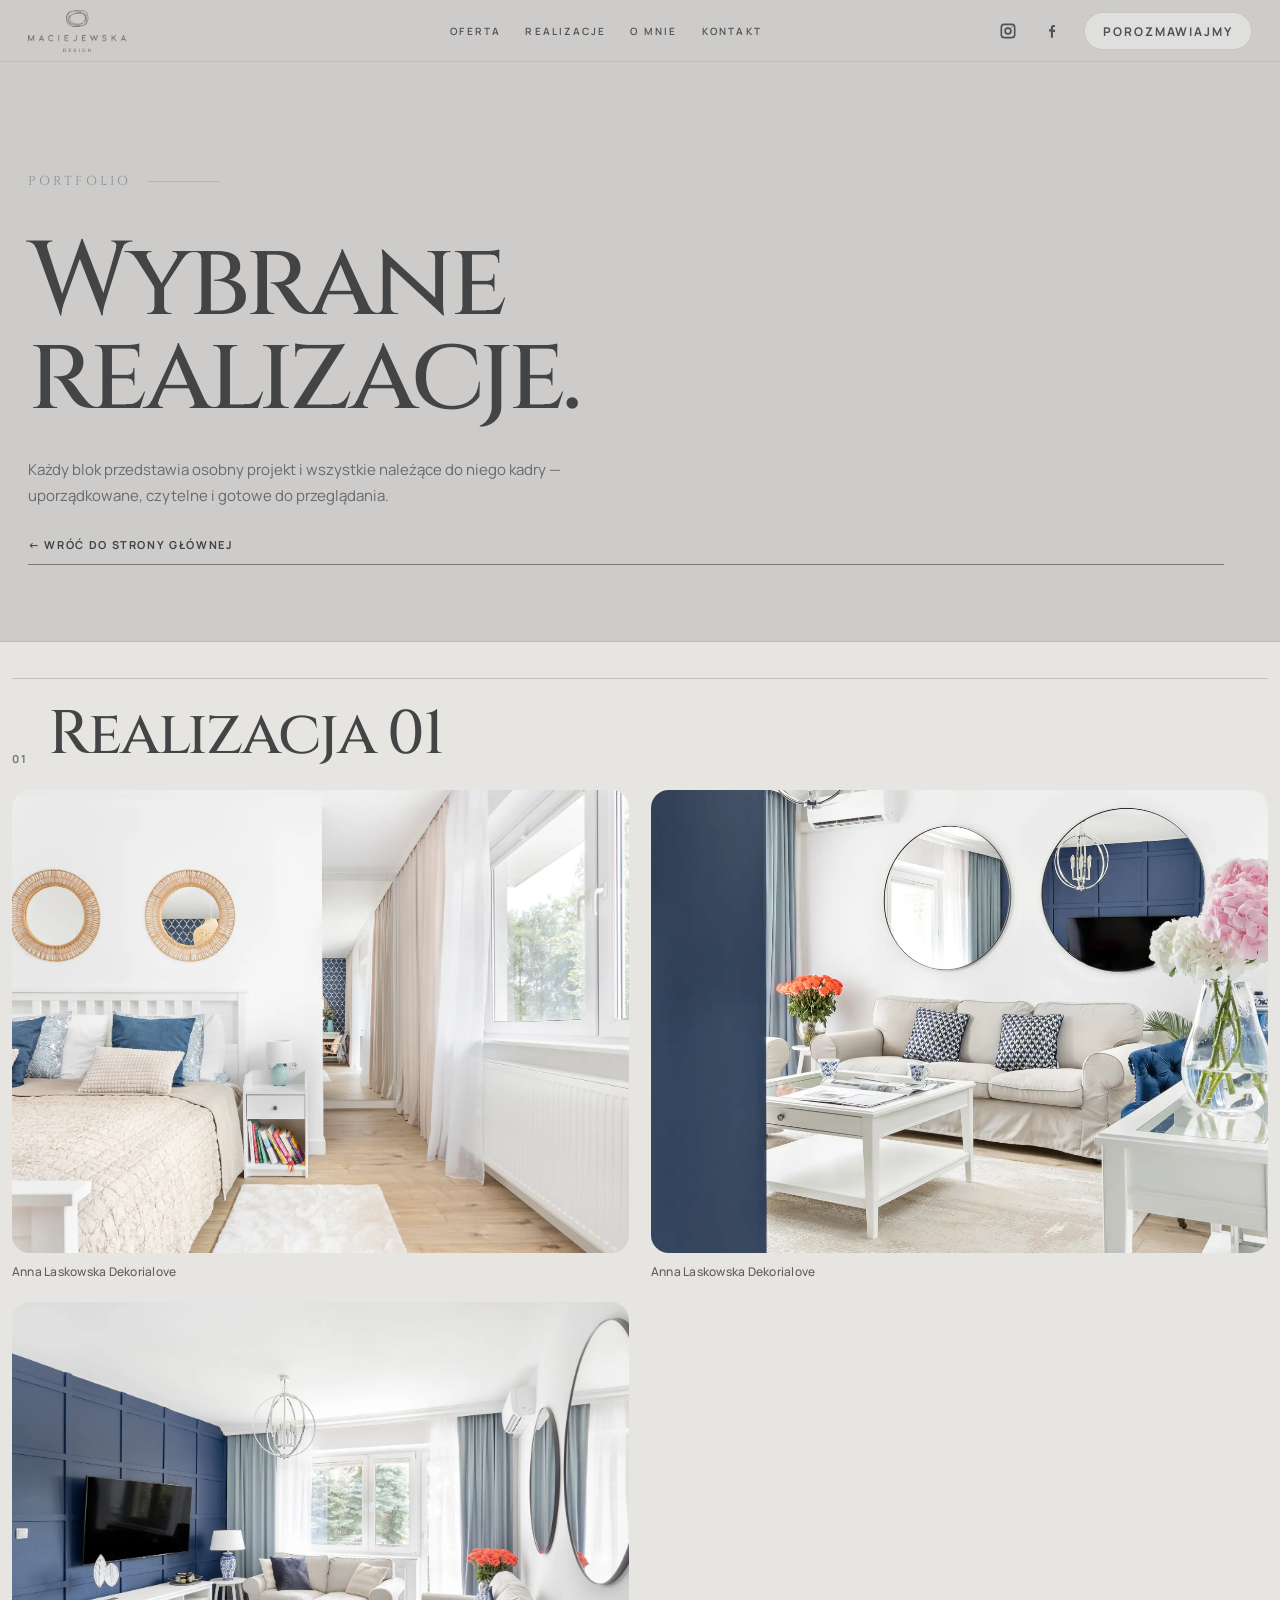
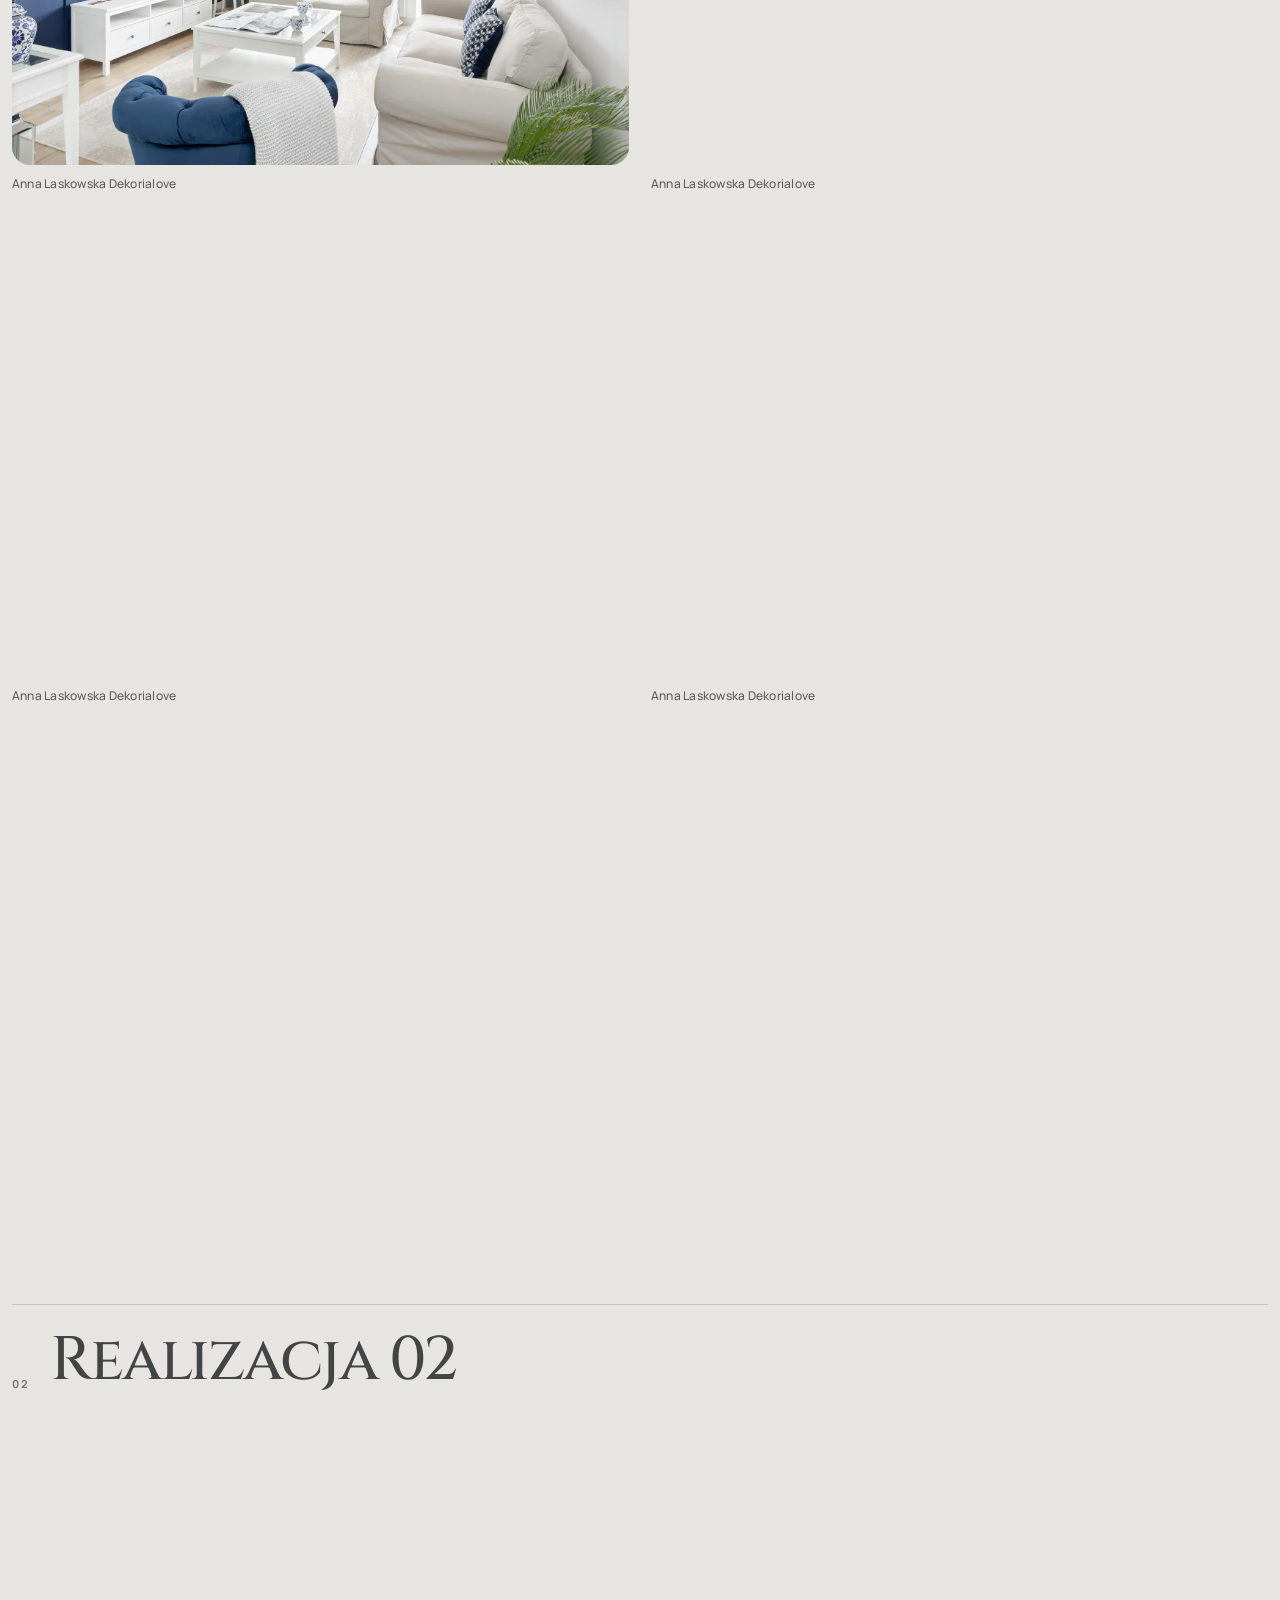
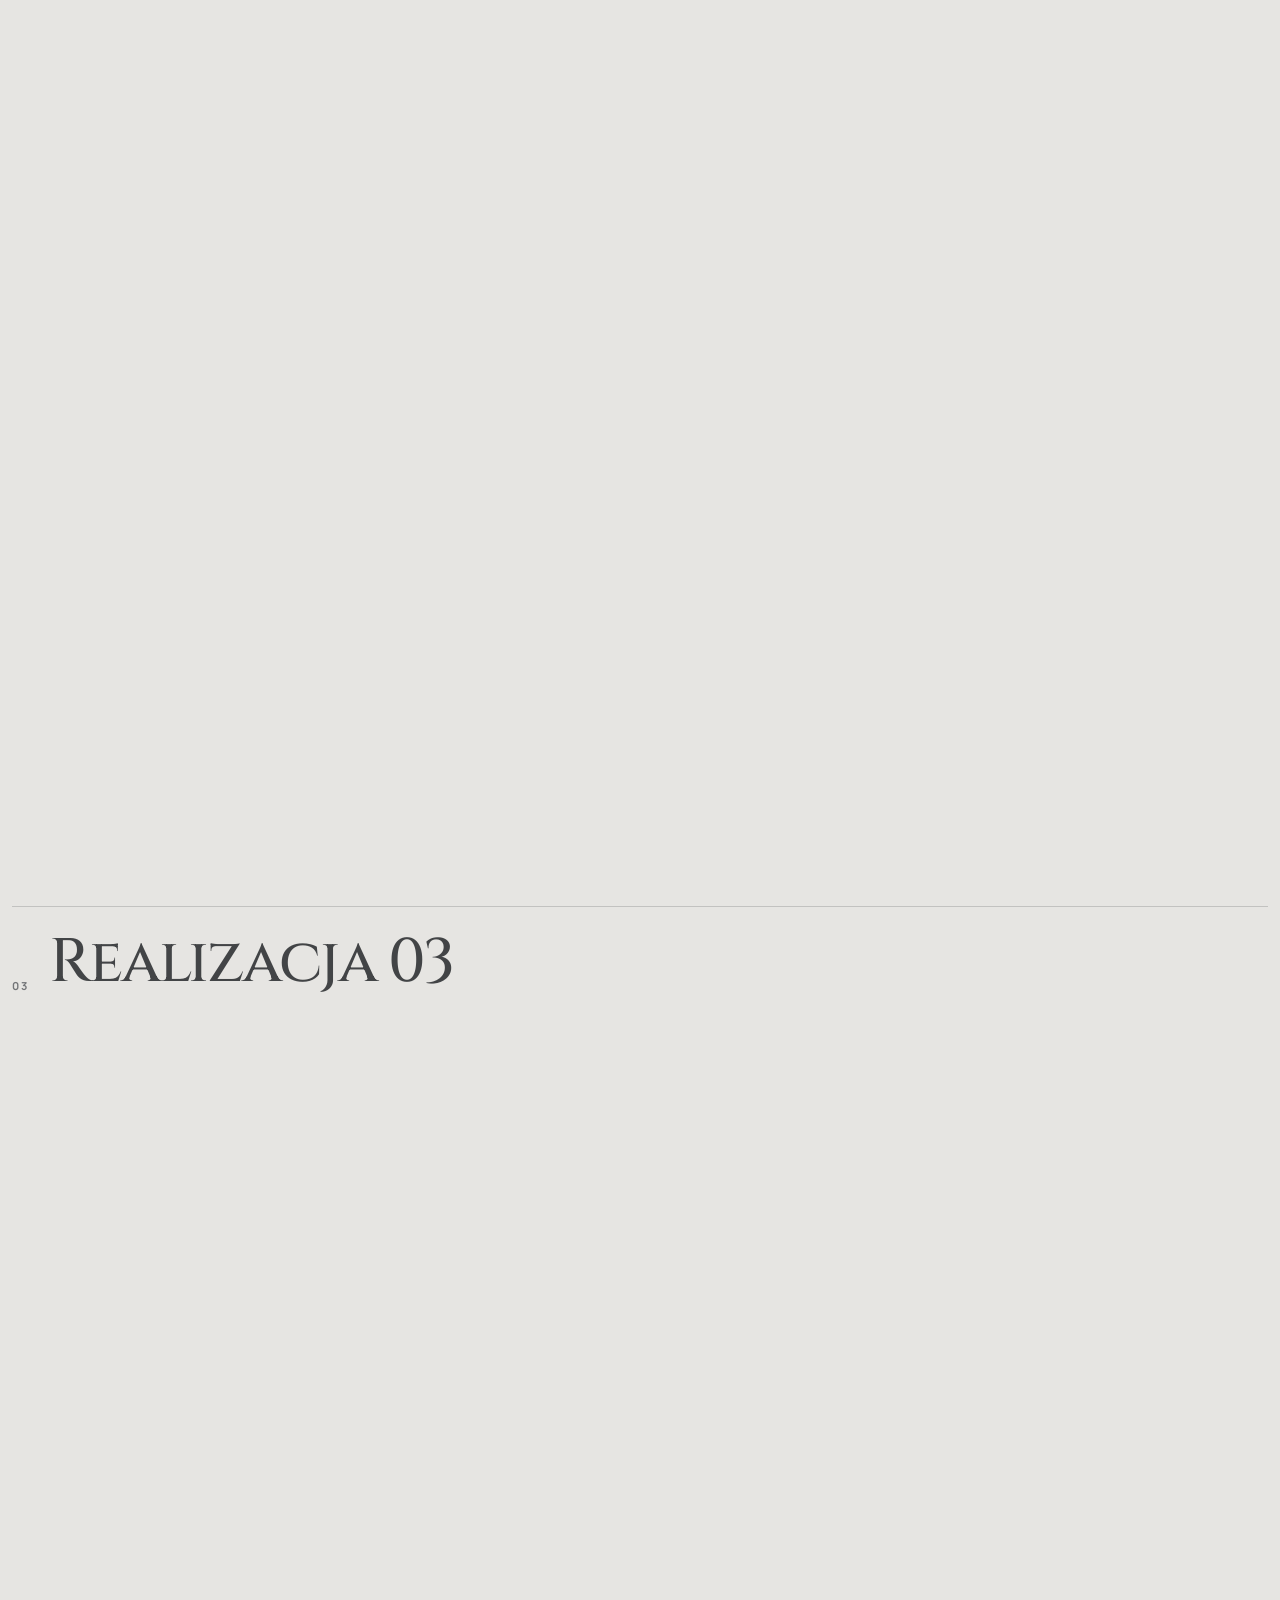
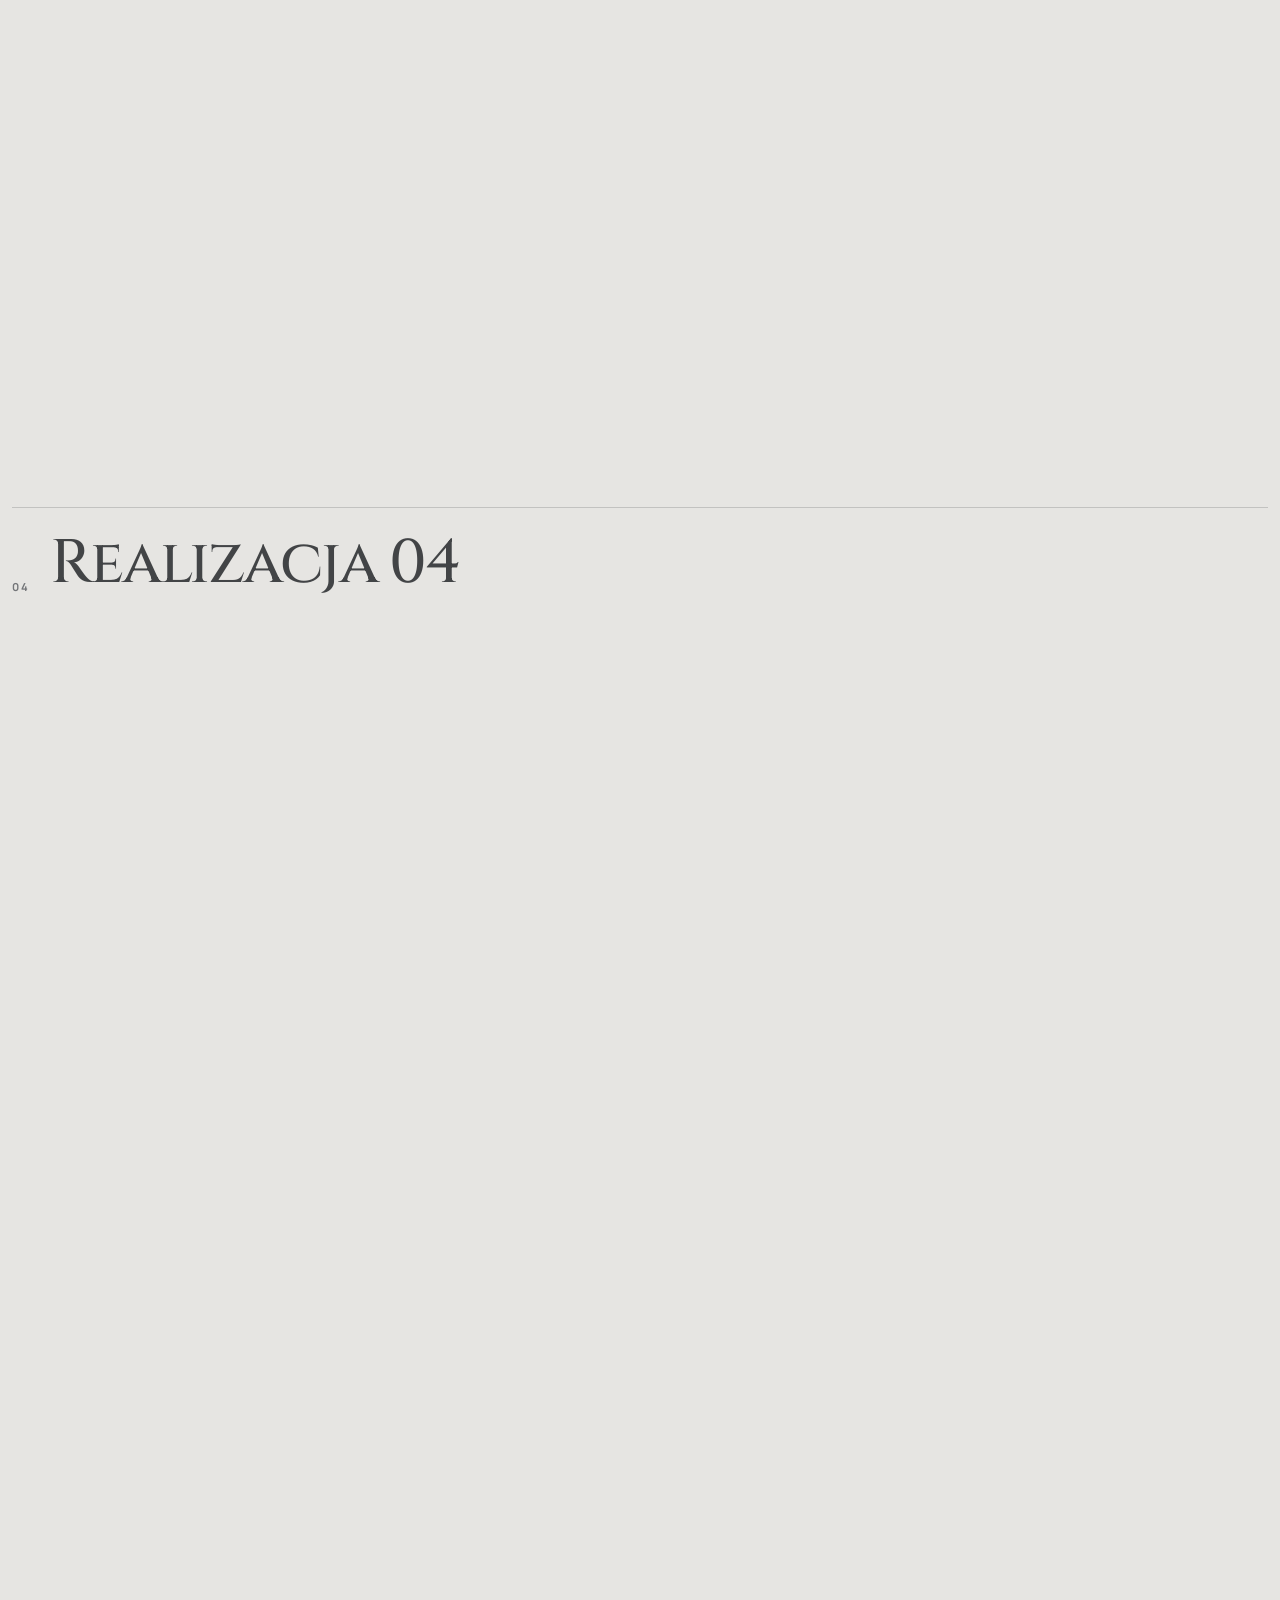
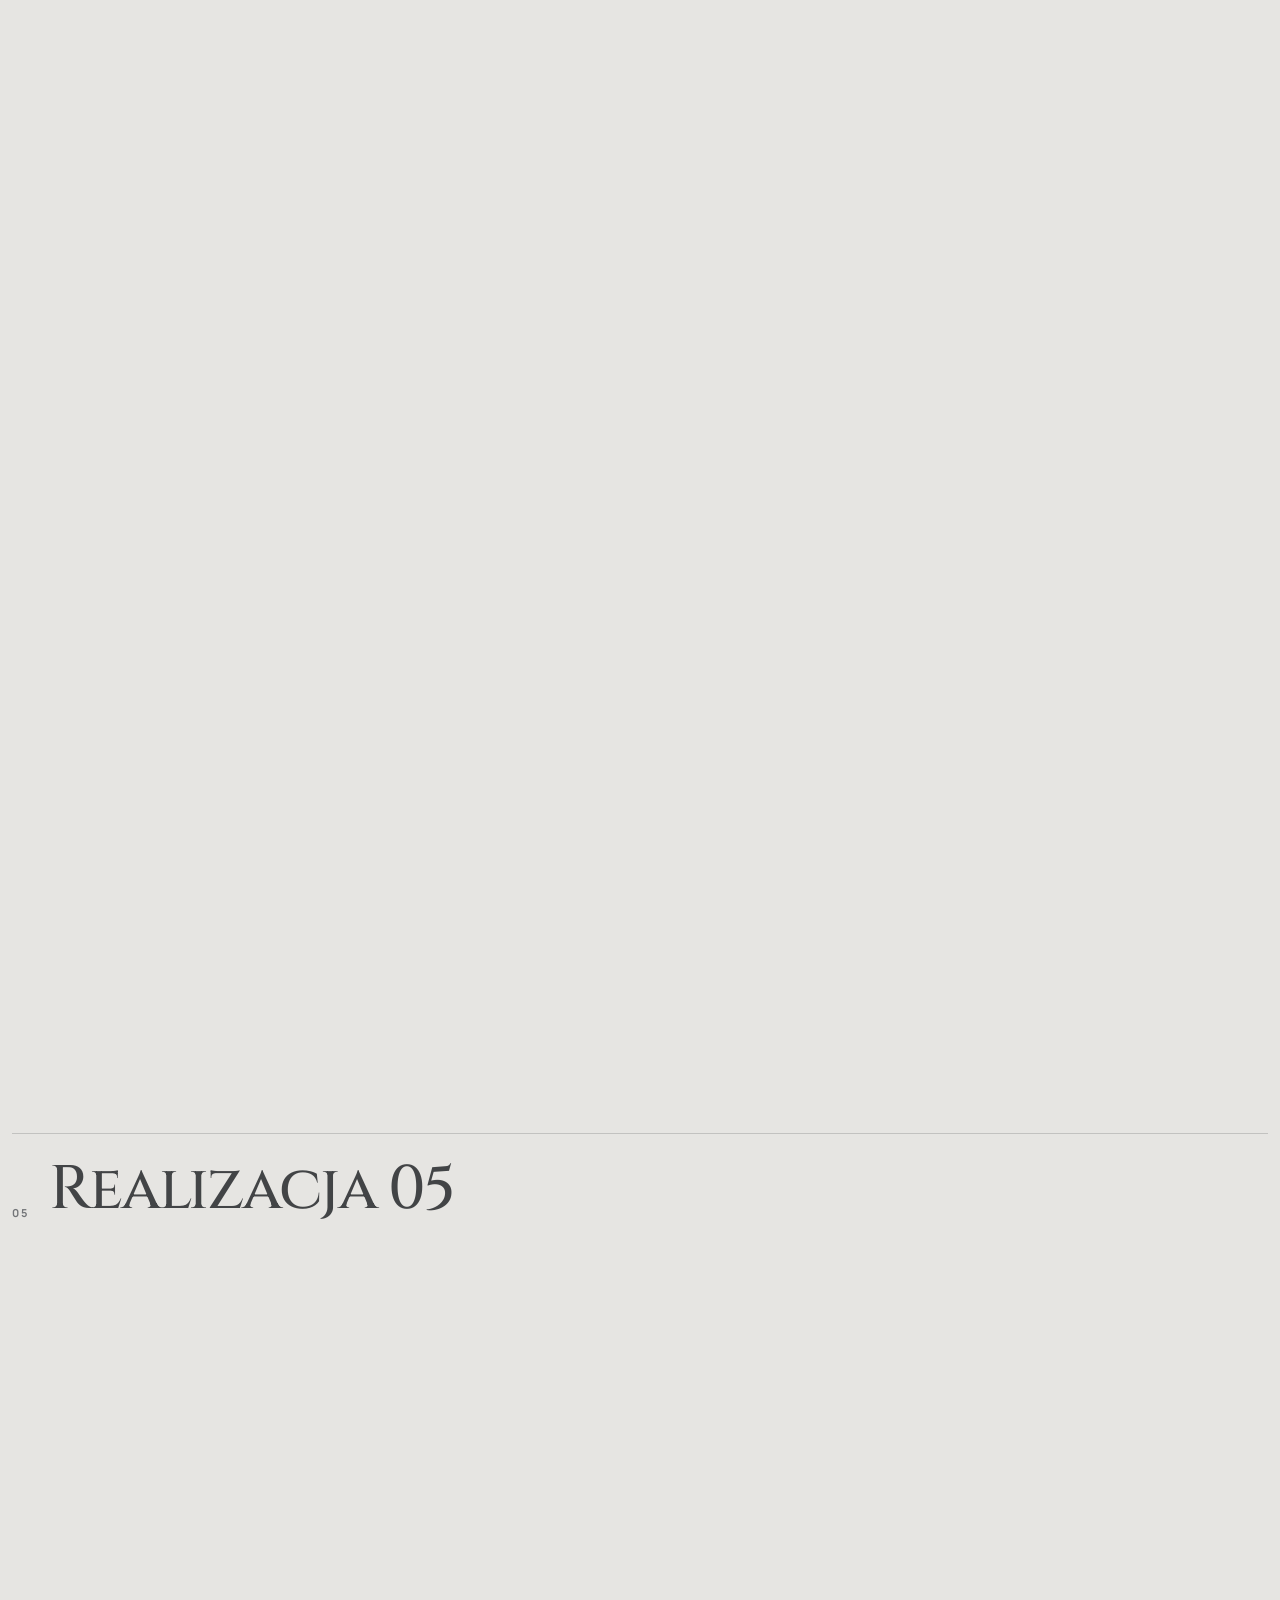
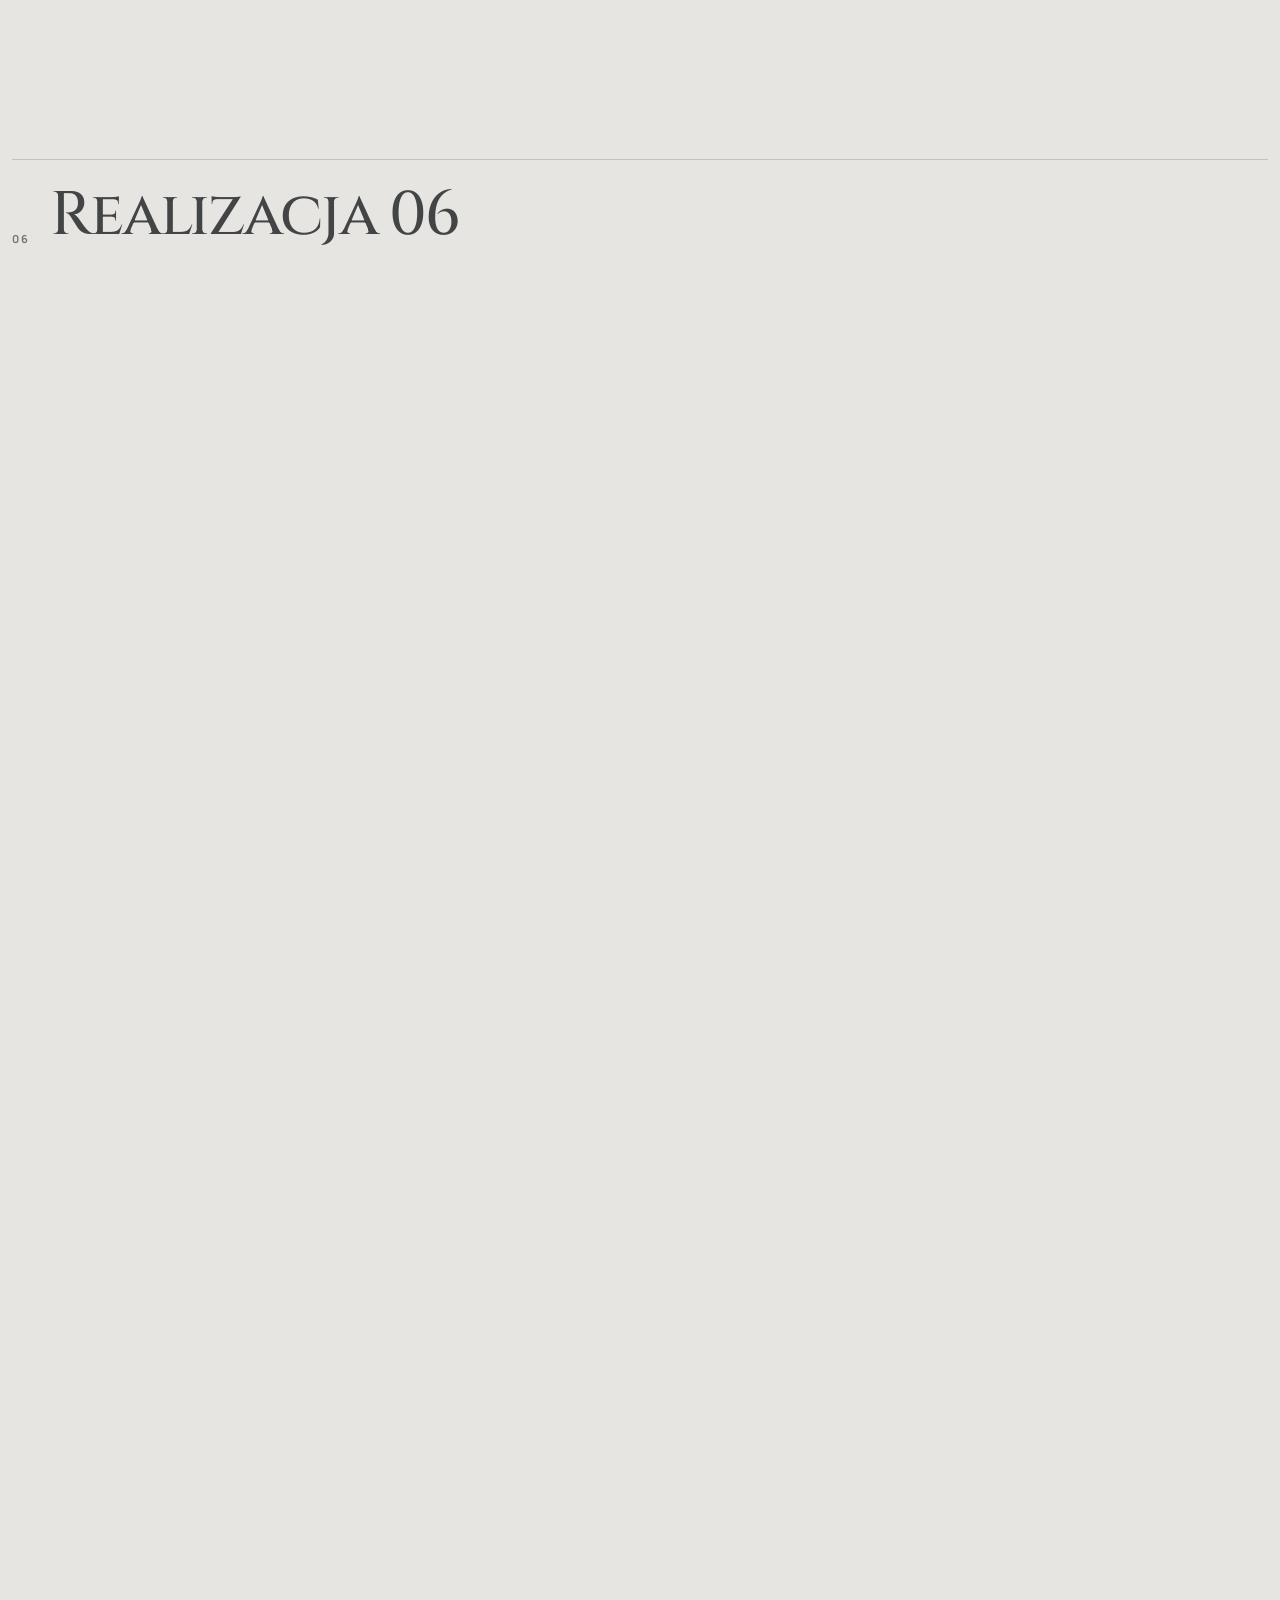
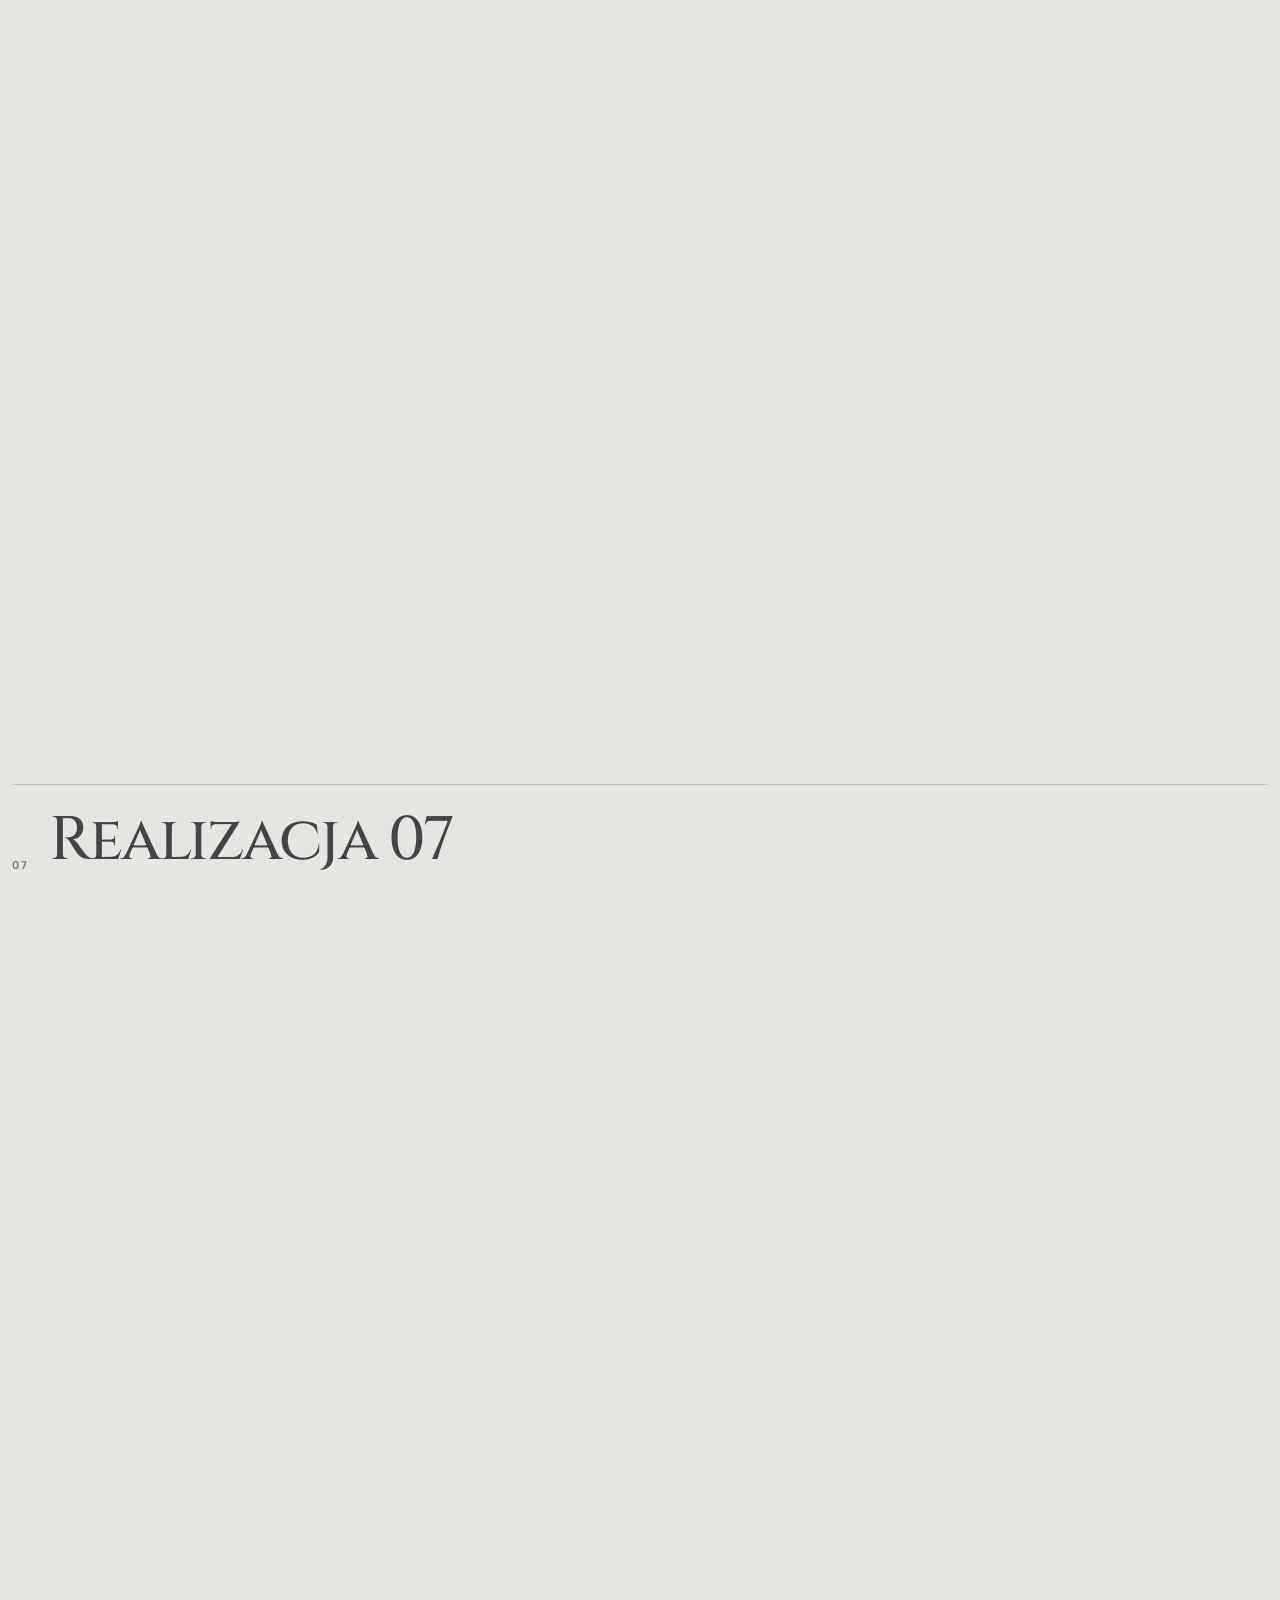
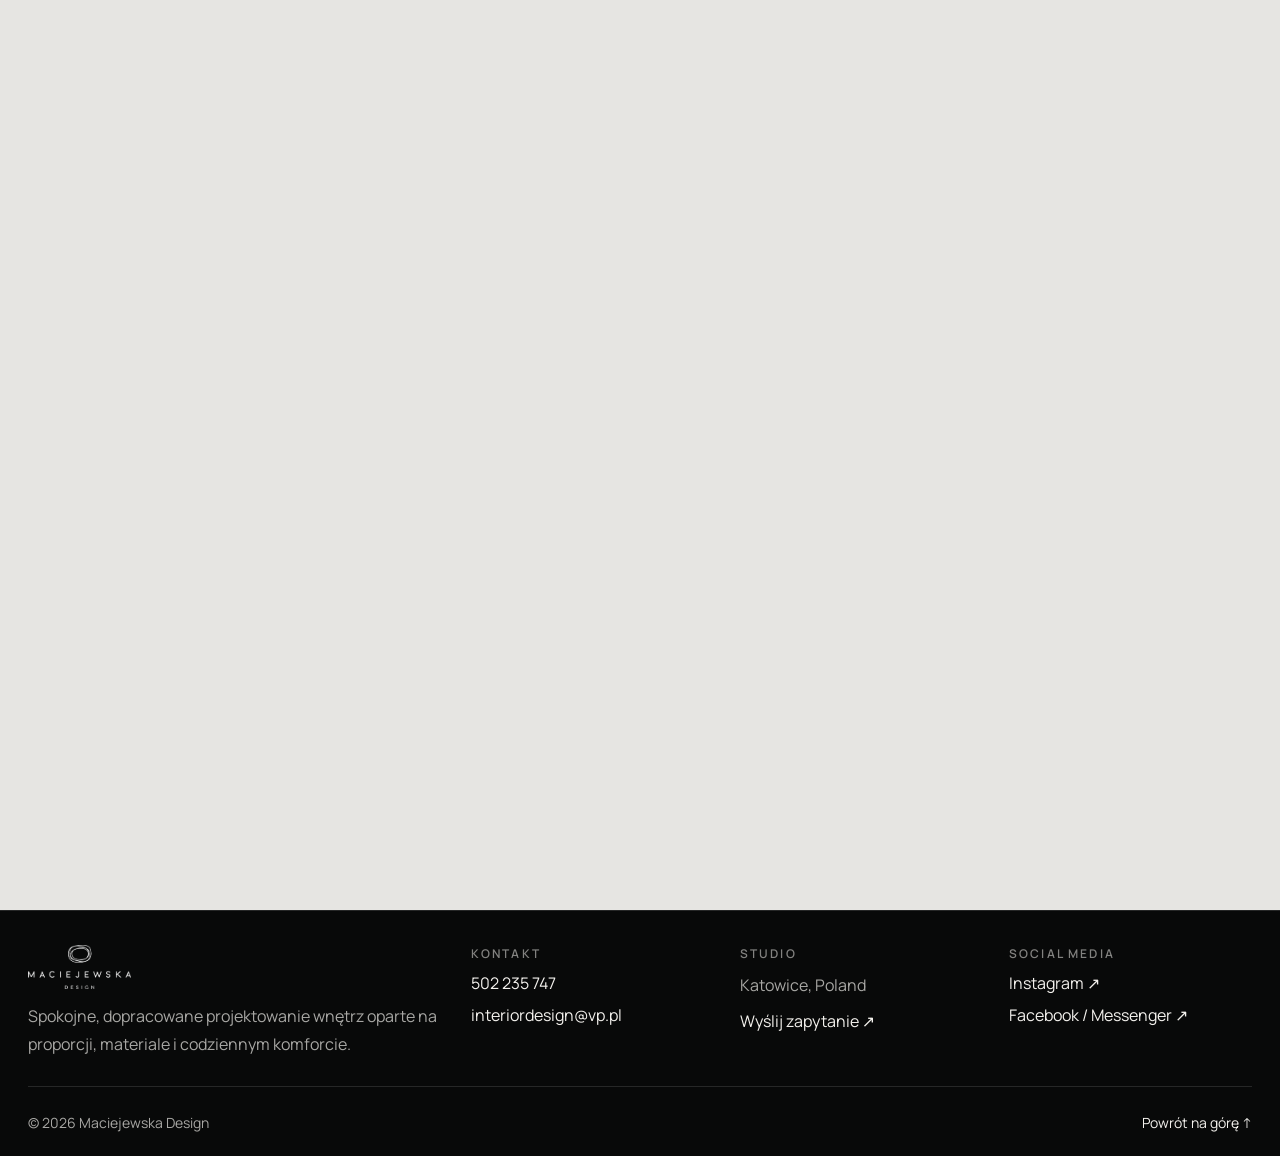
==== commit 66c22777: "Add files via upload" ====
--- a/galeria.html
+++ b/galeria.html
@@ -9,7 +9,7 @@
 <link href="https://fonts.googleapis.com" rel="preconnect"/>
 <link crossorigin="" href="https://fonts.gstatic.com" rel="preconnect"/>
 <link href="https://fonts.googleapis.com/css2?family=Cinzel:wght@400;500;600&amp;family=Manrope:wght@400;500;600;700&amp;display=swap" rel="stylesheet"/>
-<link href="style.css?v=46" rel="stylesheet"/>
+<link href="style.css?v=47" rel="stylesheet"/>
 </head>
 <body class="gallery-page">
 <header class="site-header is-scrolled" id="siteHeader">
@@ -56,49 +56,39 @@
 <section class="gallery-grid-section">
 <div class="gallery-projects">
 <div class="gallery-project">
-<div class="container gallery-project__head"><span>01</span><div class="gallery-project__title-wrap"><h2>Realizacja 01</h2><p class="gallery-project__credit-note">Fotografie realizacji: Anna Laskowska Dekorialove.</p></div></div>
+<div class="container gallery-project__head"><span>01</span><div class="gallery-project__title-wrap"><h2>Realizacja 01</h2></div></div>
 <div class="container gallery-project__grid">
-<figure class="gallery-card"><img alt="Realizacja 01 — kadr 01" decoding="async" fetchpriority="high" height="1279" loading="eager" src="wizualizacja-001.webp" width="1917"/><figcaption>Anna Laskowska Dekorialove</figcaption></figure><figure class="gallery-card"><img alt="Realizacja 01 — kadr 02" decoding="async" height="1800" loading="lazy" src="wizualizacja-002.webp" width="1201"/><figcaption>Anna Laskowska Dekorialove</figcaption></figure><figure class="gallery-card"><img alt="Realizacja 01 — kadr 03" decoding="async" height="1259" loading="lazy" src="wizualizacja-003.webp" width="1887"/><figcaption>Anna Laskowska Dekorialove</figcaption></figure><figure class="gallery-card"><img alt="Realizacja 01 — kadr 04" decoding="async" height="1216" loading="lazy" src="wizualizacja-004.webp" width="1820"/><figcaption>Anna Laskowska Dekorialove</figcaption></figure><figure class="gallery-card"><img alt="Realizacja 01 — kadr 05" decoding="async" height="1920" loading="lazy" src="wizualizacja-005.webp" width="1286"/><figcaption>Anna Laskowska Dekorialove</figcaption></figure><figure class="gallery-card"><img alt="Realizacja 01 — kadr 07" decoding="async" height="1896" loading="lazy" src="wizualizacja-007.webp" width="1264"/><figcaption>Anna Laskowska Dekorialove</figcaption></figure><figure class="gallery-card"><img alt="Realizacja 01 — kadr 08" decoding="async" height="1960" loading="lazy" src="wizualizacja-008.webp" width="1307"/><figcaption>Anna Laskowska Dekorialove</figcaption></figure>
+<figure class="gallery-card"><img alt="Realizacja 01 — kadr 01" decoding="async" fetchpriority="high" height="1279" loading="eager" src="wizualizacja-001.webp" width="1917"/><figcaption>Anna Laskowska Dekorialove</figcaption></figure><figure class="gallery-card"><img alt="Realizacja 01 — kadr 02" decoding="async" height="1800" loading="lazy" src="wizualizacja-002.webp" width="1201"/><figcaption>Anna Laskowska Dekorialove</figcaption></figure><figure class="gallery-card"><img alt="Realizacja 01 — kadr 03" decoding="async" height="1259" loading="lazy" src="wizualizacja-003.webp" width="1887"/><figcaption>Anna Laskowska Dekorialove</figcaption></figure><figure class="gallery-card"><img alt="Realizacja 01 — kadr 04" decoding="async" height="1216" loading="lazy" src="wizualizacja-004.webp" width="1820"/><figcaption>Anna Laskowska Dekorialove</figcaption></figure><figure class="gallery-card"><img alt="Realizacja 01 — kadr 05" decoding="async" height="1920" loading="lazy" src="wizualizacja-005.webp" width="1286"/><figcaption>Anna Laskowska Dekorialove</figcaption></figure><figure class="gallery-card"><img alt="Realizacja 01 — kadr 06" decoding="async" height="1896" loading="lazy" src="wizualizacja-007.webp" width="1264"/><figcaption>Anna Laskowska Dekorialove</figcaption></figure><figure class="gallery-card"><img alt="Realizacja 01 — kadr 07" decoding="async" height="1960" loading="lazy" src="wizualizacja-008.webp" width="1307"/><figcaption>Anna Laskowska Dekorialove</figcaption></figure>
 </div>
 </div><div class="gallery-project">
-<div class="container gallery-project__head"><span>02</span><div class="gallery-project__title-wrap"><h2>Realizacja 02</h2><p class="gallery-project__credit-note">Fotografie realizacji: Anna Laskowska Dekorialove.</p></div></div>
+<div class="container gallery-project__head"><span>02</span><div class="gallery-project__title-wrap"><h2>Realizacja 02</h2></div></div>
 <div class="container gallery-project__grid">
 <figure class="gallery-card"><img alt="Realizacja 02 — kadr 01" decoding="async" height="1908" loading="lazy" src="wizualizacja-009.webp" width="1274"/><figcaption>Anna Laskowska Dekorialove</figcaption></figure><figure class="gallery-card"><img alt="Realizacja 02 — kadr 02" decoding="async" height="1956" loading="lazy" src="wizualizacja-010.webp" width="1304"/><figcaption>Anna Laskowska Dekorialove</figcaption></figure><figure class="gallery-card"><img alt="Realizacja 02 — kadr 03" decoding="async" height="1881" loading="lazy" src="wizualizacja-011.webp" width="1257"/><figcaption>Anna Laskowska Dekorialove</figcaption></figure><figure class="gallery-card"><img alt="Realizacja 02 — kadr 04" decoding="async" height="1334" loading="lazy" src="wizualizacja-012.webp" width="1997"/><figcaption>Anna Laskowska Dekorialove</figcaption></figure>
 </div>
 </div><div class="gallery-project">
-<div class="container gallery-project__head"><span>03</span><div class="gallery-project__title-wrap"><h2>Realizacja 03</h2><p class="gallery-project__credit-note">Fotografie realizacji: Anna Laskowska Dekorialove.</p></div></div>
+<div class="container gallery-project__head"><span>03</span><div class="gallery-project__title-wrap"><h2>Realizacja 03</h2></div></div>
 <div class="container gallery-project__grid">
-<figure class="gallery-card"><img alt="Realizacja 03 — kadr 01" decoding="async" height="1943" loading="lazy" src="wizualizacja-014.webp" width="1298"/><figcaption>Anna Laskowska Dekorialove</figcaption></figure><figure class="gallery-card"><img alt="Realizacja 03 — kadr 02" decoding="async" height="1943" loading="lazy" src="wizualizacja-015.webp" width="1296"/><figcaption>Anna Laskowska Dekorialove</figcaption></figure><figure class="gallery-card"><img alt="Realizacja 03 — kadr 04" decoding="async" height="1892" loading="lazy" src="wizualizacja-017.webp" width="1260"/><figcaption>Anna Laskowska Dekorialove</figcaption></figure><figure class="gallery-card"><img alt="Realizacja 03 — kadr 05" decoding="async" height="1943" loading="lazy" src="wizualizacja-018.webp" width="1296"/><figcaption>Anna Laskowska Dekorialove</figcaption></figure>
+<figure class="gallery-card"><img alt="Realizacja 03 — kadr 01" decoding="async" height="1943" loading="lazy" src="wizualizacja-014.webp" width="1298"/><figcaption>Anna Laskowska Dekorialove</figcaption></figure><figure class="gallery-card"><img alt="Realizacja 03 — kadr 02" decoding="async" height="1943" loading="lazy" src="wizualizacja-015.webp" width="1296"/><figcaption>Anna Laskowska Dekorialove</figcaption></figure><figure class="gallery-card"><img alt="Realizacja 03 — kadr 03" decoding="async" height="1892" loading="lazy" src="wizualizacja-017.webp" width="1260"/><figcaption>Anna Laskowska Dekorialove</figcaption></figure><figure class="gallery-card"><img alt="Realizacja 03 — kadr 04" decoding="async" height="1943" loading="lazy" src="wizualizacja-018.webp" width="1296"/><figcaption>Anna Laskowska Dekorialove</figcaption></figure>
 </div>
 </div><div class="gallery-project">
-<div class="container gallery-project__head"><span>04</span><div class="gallery-project__title-wrap"><h2>Realizacja 04</h2><p class="gallery-project__credit-note">Fotografie realizacji: Anna Laskowska Dekorialove.</p></div></div>
+<div class="container gallery-project__head"><span>04</span><div class="gallery-project__title-wrap"><h2>Realizacja 04</h2></div></div>
 <div class="container gallery-project__grid">
-<figure class="gallery-card"><img alt="Realizacja 04 — kadr 01" decoding="async" height="1100" loading="lazy" src="wizualizacja-020.webp" width="2200"/><figcaption>Anna Laskowska Dekorialove</figcaption></figure><figure class="gallery-card"><img alt="Realizacja 04 — kadr 02" decoding="async" height="1325" loading="lazy" src="wizualizacja-021.webp" width="1789"/><figcaption>Anna Laskowska Dekorialove</figcaption></figure><figure class="gallery-card"><img alt="Realizacja 04 — kadr 03" decoding="async" height="1466" loading="lazy" src="wizualizacja-022.webp" width="2200"/><figcaption>Anna Laskowska Dekorialove</figcaption></figure>
+<figure class="gallery-card"><img alt="Realizacja 04 — kadr 01" decoding="async" height="2200" loading="lazy" src="wizualizacja-029.webp" width="1468"/><figcaption>Anna Laskowska Dekorialove</figcaption></figure><figure class="gallery-card"><img alt="Realizacja 04 — kadr 02" decoding="async" height="1468" loading="lazy" src="wizualizacja-030.webp" width="2200"/><figcaption>Anna Laskowska Dekorialove</figcaption></figure><figure class="gallery-card"><img alt="Realizacja 04 — kadr 03" decoding="async" height="2200" loading="lazy" src="wizualizacja-031.webp" width="1467"/><figcaption>Anna Laskowska Dekorialove</figcaption></figure><figure class="gallery-card"><img alt="Realizacja 04 — kadr 04" decoding="async" height="2200" loading="lazy" src="wizualizacja-032.webp" width="1467"/><figcaption>Anna Laskowska Dekorialove</figcaption></figure><figure class="gallery-card"><img alt="Realizacja 04 — kadr 05" decoding="async" height="2200" loading="lazy" src="wizualizacja-033.webp" width="1467"/><figcaption>Anna Laskowska Dekorialove</figcaption></figure><figure class="gallery-card"><img alt="Realizacja 04 — kadr 06" decoding="async" height="1425" loading="lazy" src="wizualizacja-034.webp" width="2137"/><figcaption>Anna Laskowska Dekorialove</figcaption></figure><figure class="gallery-card"><img alt="Realizacja 04 — kadr 07" decoding="async" height="1468" loading="lazy" src="wizualizacja-035.webp" width="2200"/><figcaption>Anna Laskowska Dekorialove</figcaption></figure><figure class="gallery-card"><img alt="Realizacja 04 — kadr 08" decoding="async" height="2200" loading="lazy" src="wizualizacja-036.webp" width="1468"/><figcaption>Anna Laskowska Dekorialove</figcaption></figure>
 </div>
 </div><div class="gallery-project">
-<div class="container gallery-project__head"><span>05</span><div class="gallery-project__title-wrap"><h2>Realizacja 05</h2><p class="gallery-project__credit-note">Fotografie realizacji: Anna Laskowska Dekorialove.</p></div></div>
+<div class="container gallery-project__head"><span>05</span><div class="gallery-project__title-wrap"><h2>Realizacja 05</h2></div></div>
 <div class="container gallery-project__grid">
-<figure class="gallery-card"><img alt="Realizacja 05 — kadr 01" decoding="async" height="1900" loading="lazy" src="wizualizacja-025.webp" width="1265"/><figcaption>Anna Laskowska Dekorialove</figcaption></figure><figure class="gallery-card"><img alt="Realizacja 05 — kadr 02" decoding="async" height="1832" loading="lazy" src="wizualizacja-026.webp" width="1221"/><figcaption>Anna Laskowska Dekorialove</figcaption></figure>
+<figure class="gallery-card"><img alt="Realizacja 05 — kadr 01" decoding="async" height="1458" loading="lazy" src="wizualizacja-037.webp" width="2188"/><figcaption>Anna Laskowska Dekorialove</figcaption></figure><figure class="gallery-card"><img alt="Realizacja 05 — kadr 02" decoding="async" height="1466" loading="lazy" src="wizualizacja-038.webp" width="2200"/><figcaption>Anna Laskowska Dekorialove</figcaption></figure><figure class="gallery-card"><img alt="Realizacja 05 — kadr 03" decoding="async" height="1444" loading="lazy" src="wizualizacja-039.webp" width="2166"/><figcaption>Anna Laskowska Dekorialove</figcaption></figure><figure class="gallery-card"><img alt="Realizacja 05 — kadr 04" decoding="async" height="1468" loading="lazy" src="wizualizacja-040.webp" width="2200"/><figcaption>Anna Laskowska Dekorialove</figcaption></figure><figure class="gallery-card"><img alt="Realizacja 05 — kadr 05" decoding="async" height="2188" loading="lazy" src="wizualizacja-041.webp" width="1458"/><figcaption>Anna Laskowska Dekorialove</figcaption></figure><figure class="gallery-card"><img alt="Realizacja 05 — kadr 06" decoding="async" height="2200" loading="lazy" src="wizualizacja-042.webp" width="1466"/><figcaption>Anna Laskowska Dekorialove</figcaption></figure><figure class="gallery-card"><img alt="Realizacja 05 — kadr 07" decoding="async" height="2200" loading="lazy" src="wizualizacja-043.webp" width="1466"/><figcaption>Anna Laskowska Dekorialove</figcaption></figure><figure class="gallery-card"><img alt="Realizacja 05 — kadr 08" decoding="async" height="2200" loading="lazy" src="wizualizacja-044.webp" width="1466"/><figcaption>Anna Laskowska Dekorialove</figcaption></figure>
 </div>
 </div><div class="gallery-project">
-<div class="container gallery-project__head"><span>06</span><div class="gallery-project__title-wrap"><h2>Realizacja 06</h2><p class="gallery-project__credit-note">Fotografie realizacji: Anna Laskowska Dekorialove.</p></div></div>
+<div class="container gallery-project__head"><span>06</span><div class="gallery-project__title-wrap"><h2>Realizacja 06</h2></div></div>
 <div class="container gallery-project__grid">
-<figure class="gallery-card"><img alt="Realizacja 06 — kadr 01" decoding="async" height="2200" loading="lazy" src="wizualizacja-029.webp" width="1468"/><figcaption>Anna Laskowska Dekorialove</figcaption></figure><figure class="gallery-card"><img alt="Realizacja 06 — kadr 02" decoding="async" height="1468" loading="lazy" src="wizualizacja-030.webp" width="2200"/><figcaption>Anna Laskowska Dekorialove</figcaption></figure><figure class="gallery-card"><img alt="Realizacja 06 — kadr 03" decoding="async" height="2200" loading="lazy" src="wizualizacja-031.webp" width="1467"/><figcaption>Anna Laskowska Dekorialove</figcaption></figure><figure class="gallery-card"><img alt="Realizacja 06 — kadr 04" decoding="async" height="2200" loading="lazy" src="wizualizacja-032.webp" width="1467"/><figcaption>Anna Laskowska Dekorialove</figcaption></figure><figure class="gallery-card"><img alt="Realizacja 06 — kadr 05" decoding="async" height="2200" loading="lazy" src="wizualizacja-033.webp" width="1467"/><figcaption>Anna Laskowska Dekorialove</figcaption></figure><figure class="gallery-card"><img alt="Realizacja 06 — kadr 06" decoding="async" height="1425" loading="lazy" src="wizualizacja-034.webp" width="2137"/><figcaption>Anna Laskowska Dekorialove</figcaption></figure><figure class="gallery-card"><img alt="Realizacja 06 — kadr 07" decoding="async" height="1468" loading="lazy" src="wizualizacja-035.webp" width="2200"/><figcaption>Anna Laskowska Dekorialove</figcaption></figure><figure class="gallery-card"><img alt="Realizacja 06 — kadr 08" decoding="async" height="2200" loading="lazy" src="wizualizacja-036.webp" width="1468"/><figcaption>Anna Laskowska Dekorialove</figcaption></figure>
+<figure class="gallery-card"><img alt="Realizacja 06 — kadr 01" decoding="async" height="1263" loading="lazy" src="wizualizacja-045.webp" width="1894"/><figcaption>Anna Laskowska Dekorialove</figcaption></figure><figure class="gallery-card"><img alt="Realizacja 06 — kadr 02" decoding="async" height="1871" loading="lazy" src="wizualizacja-046.webp" width="1247"/><figcaption>Anna Laskowska Dekorialove</figcaption></figure><figure class="gallery-card"><img alt="Realizacja 06 — kadr 03" decoding="async" height="1941" loading="lazy" src="wizualizacja-047.webp" width="1293"/><figcaption>Anna Laskowska Dekorialove</figcaption></figure><figure class="gallery-card"><img alt="Realizacja 06 — kadr 04" decoding="async" height="1943" loading="lazy" src="wizualizacja-048.webp" width="1296"/><figcaption>Anna Laskowska Dekorialove</figcaption></figure><figure class="gallery-card"><img alt="Realizacja 06 — kadr 05" decoding="async" height="1941" loading="lazy" src="wizualizacja-049.webp" width="1293"/><figcaption>Anna Laskowska Dekorialove</figcaption></figure><figure class="gallery-card"><img alt="Realizacja 06 — kadr 06" decoding="async" height="1295" loading="lazy" src="wizualizacja-050.webp" width="1943"/><figcaption>Anna Laskowska Dekorialove</figcaption></figure><figure class="gallery-card"><img alt="Realizacja 06 — kadr 07" decoding="async" height="1942" loading="lazy" src="wizualizacja-051.webp" width="1296"/><figcaption>Anna Laskowska Dekorialove</figcaption></figure><figure class="gallery-card"><img alt="Realizacja 06 — kadr 08" decoding="async" height="1883" loading="lazy" src="wizualizacja-052.webp" width="1255"/><figcaption>Anna Laskowska Dekorialove</figcaption></figure>
 </div>
 </div><div class="gallery-project">
-<div class="container gallery-project__head"><span>07</span><div class="gallery-project__title-wrap"><h2>Realizacja 07</h2><p class="gallery-project__credit-note">Fotografie realizacji: Anna Laskowska Dekorialove.</p></div></div>
+<div class="container gallery-project__head"><span>07</span><div class="gallery-project__title-wrap"><h2>Realizacja 07</h2></div></div>
 <div class="container gallery-project__grid">
-<figure class="gallery-card"><img alt="Realizacja 07 — kadr 01" decoding="async" height="1458" loading="lazy" src="wizualizacja-037.webp" width="2188"/><figcaption>Anna Laskowska Dekorialove</figcaption></figure><figure class="gallery-card"><img alt="Realizacja 07 — kadr 02" decoding="async" height="1466" loading="lazy" src="wizualizacja-038.webp" width="2200"/><figcaption>Anna Laskowska Dekorialove</figcaption></figure><figure class="gallery-card"><img alt="Realizacja 07 — kadr 03" decoding="async" height="1444" loading="lazy" src="wizualizacja-039.webp" width="2166"/><figcaption>Anna Laskowska Dekorialove</figcaption></figure><figure class="gallery-card"><img alt="Realizacja 07 — kadr 04" decoding="async" height="1468" loading="lazy" src="wizualizacja-040.webp" width="2200"/><figcaption>Anna Laskowska Dekorialove</figcaption></figure><figure class="gallery-card"><img alt="Realizacja 07 — kadr 05" decoding="async" height="2188" loading="lazy" src="wizualizacja-041.webp" width="1458"/><figcaption>Anna Laskowska Dekorialove</figcaption></figure><figure class="gallery-card"><img alt="Realizacja 07 — kadr 06" decoding="async" height="2200" loading="lazy" src="wizualizacja-042.webp" width="1466"/><figcaption>Anna Laskowska Dekorialove</figcaption></figure><figure class="gallery-card"><img alt="Realizacja 07 — kadr 07" decoding="async" height="2200" loading="lazy" src="wizualizacja-043.webp" width="1466"/><figcaption>Anna Laskowska Dekorialove</figcaption></figure><figure class="gallery-card"><img alt="Realizacja 07 — kadr 08" decoding="async" height="2200" loading="lazy" src="wizualizacja-044.webp" width="1466"/><figcaption>Anna Laskowska Dekorialove</figcaption></figure>
-</div>
-</div><div class="gallery-project">
-<div class="container gallery-project__head"><span>08</span><div class="gallery-project__title-wrap"><h2>Realizacja 08</h2><p class="gallery-project__credit-note">Fotografie realizacji: Anna Laskowska Dekorialove.</p></div></div>
-<div class="container gallery-project__grid">
-<figure class="gallery-card"><img alt="Realizacja 08 — kadr 01" decoding="async" height="1263" loading="lazy" src="wizualizacja-045.webp" width="1894"/><figcaption>Anna Laskowska Dekorialove</figcaption></figure><figure class="gallery-card"><img alt="Realizacja 08 — kadr 02" decoding="async" height="1871" loading="lazy" src="wizualizacja-046.webp" width="1247"/><figcaption>Anna Laskowska Dekorialove</figcaption></figure><figure class="gallery-card"><img alt="Realizacja 08 — kadr 03" decoding="async" height="1941" loading="lazy" src="wizualizacja-047.webp" width="1293"/><figcaption>Anna Laskowska Dekorialove</figcaption></figure><figure class="gallery-card"><img alt="Realizacja 08 — kadr 04" decoding="async" height="1943" loading="lazy" src="wizualizacja-048.webp" width="1296"/><figcaption>Anna Laskowska Dekorialove</figcaption></figure><figure class="gallery-card"><img alt="Realizacja 08 — kadr 05" decoding="async" height="1941" loading="lazy" src="wizualizacja-049.webp" width="1293"/><figcaption>Anna Laskowska Dekorialove</figcaption></figure><figure class="gallery-card"><img alt="Realizacja 08 — kadr 06" decoding="async" height="1295" loading="lazy" src="wizualizacja-050.webp" width="1943"/><figcaption>Anna Laskowska Dekorialove</figcaption></figure><figure class="gallery-card"><img alt="Realizacja 08 — kadr 07" decoding="async" height="1942" loading="lazy" src="wizualizacja-051.webp" width="1296"/><figcaption>Anna Laskowska Dekorialove</figcaption></figure><figure class="gallery-card"><img alt="Realizacja 08 — kadr 08" decoding="async" height="1883" loading="lazy" src="wizualizacja-052.webp" width="1255"/><figcaption>Anna Laskowska Dekorialove</figcaption></figure>
-</div>
-</div><div class="gallery-project">
-<div class="container gallery-project__head"><span>09</span><div class="gallery-project__title-wrap"><h2>Realizacja 09</h2><p class="gallery-project__credit-note">Fotografie realizacji: Anna Laskowska Dekorialove.</p></div></div>
-<div class="container gallery-project__grid">
-<figure class="gallery-card"><img alt="Realizacja 09 — kadr 01" decoding="async" height="1910" loading="lazy" src="wizualizacja-053.webp" width="1272"/><figcaption>Anna Laskowska Dekorialove</figcaption></figure><figure class="gallery-card"><img alt="Realizacja 09 — kadr 02" decoding="async" height="1296" loading="lazy" src="wizualizacja-054.webp" width="1943"/><figcaption>Anna Laskowska Dekorialove</figcaption></figure><figure class="gallery-card"><img alt="Realizacja 09 — kadr 03" decoding="async" height="1942" loading="lazy" src="wizualizacja-055.webp" width="1295"/><figcaption>Anna Laskowska Dekorialove</figcaption></figure><figure class="gallery-card"><img alt="Realizacja 09 — kadr 04" decoding="async" height="1285" loading="lazy" src="wizualizacja-056.webp" width="1928"/><figcaption>Anna Laskowska Dekorialove</figcaption></figure><figure class="gallery-card"><img alt="Realizacja 09 — kadr 05" decoding="async" height="1822" loading="lazy" src="wizualizacja-057.webp" width="1214"/><figcaption>Anna Laskowska Dekorialove</figcaption></figure>
+<figure class="gallery-card"><img alt="Realizacja 07 — kadr 01" decoding="async" height="1910" loading="lazy" src="wizualizacja-053.webp" width="1272"/><figcaption>Anna Laskowska Dekorialove</figcaption></figure><figure class="gallery-card"><img alt="Realizacja 07 — kadr 02" decoding="async" height="1296" loading="lazy" src="wizualizacja-054.webp" width="1943"/><figcaption>Anna Laskowska Dekorialove</figcaption></figure><figure class="gallery-card"><img alt="Realizacja 07 — kadr 03" decoding="async" height="1942" loading="lazy" src="wizualizacja-055.webp" width="1295"/><figcaption>Anna Laskowska Dekorialove</figcaption></figure><figure class="gallery-card"><img alt="Realizacja 07 — kadr 04" decoding="async" height="1285" loading="lazy" src="wizualizacja-056.webp" width="1928"/><figcaption>Anna Laskowska Dekorialove</figcaption></figure><figure class="gallery-card"><img alt="Realizacja 07 — kadr 05" decoding="async" height="1822" loading="lazy" src="wizualizacja-057.webp" width="1214"/><figcaption>Anna Laskowska Dekorialove</figcaption></figure>
 </div>
 </div>
 </div>
@@ -131,6 +121,6 @@
 <a href="#">Powrót na górę ↑</a>
 </div>
 </footer>
-<script src="script.js?v=46"></script>
+<script src="script.js?v=47"></script>
 </body>
 </html>
--- a/style.css
+++ b/style.css
@@ -5020,3 +5020,156 @@
     padding: 7px 10px !important;
   }
 }
+
+
+/* V47 — większe realizacje, usunięte 04 i 05, podpis pod każdym zdjęciem */
+body.gallery-page .gallery-projects {
+  display: grid !important;
+  gap: 88px !important;
+}
+
+body.gallery-page .gallery-project {
+  display: grid !important;
+  gap: 24px !important;
+}
+
+body.gallery-page .gallery-project__head {
+  width: min(100% - 24px, 1480px) !important;
+  margin-inline: auto !important;
+  padding-top: 26px !important;
+  align-items: flex-end !important;
+  justify-content: space-between !important;
+  gap: 20px !important;
+}
+
+body.gallery-page .gallery-project__head h2 {
+  font-size: clamp(34px, 4.8vw, 72px) !important;
+  line-height: 0.98 !important;
+}
+
+body.gallery-page .gallery-project__grid {
+  width: min(100% - 24px, 1480px) !important;
+  margin-inline: auto !important;
+  display: grid !important;
+  grid-template-columns: repeat(2, minmax(0, 1fr)) !important;
+  gap: 22px !important;
+  columns: unset !important;
+}
+
+body.gallery-page .gallery-project__grid .gallery-card,
+body.gallery-page .gallery-project__grid .gallery-card--wide {
+  position: relative !important;
+  display: grid !important;
+  grid-template-rows: minmax(0, 1fr) auto !important;
+  align-content: start !important;
+  width: 100% !important;
+  min-width: 0 !important;
+  margin: 0 !important;
+  overflow: visible !important;
+  border-radius: 0 !important;
+  background: transparent !important;
+  box-shadow: none !important;
+  break-inside: auto !important;
+  aspect-ratio: auto !important;
+}
+
+body.gallery-page .gallery-project__grid .gallery-card::after,
+body.gallery-page .gallery-project__grid .gallery-card--wide::after {
+  display: none !important;
+  content: none !important;
+}
+
+body.gallery-page .gallery-project__grid .gallery-card img,
+body.gallery-page .gallery-project__grid .gallery-card:hover img,
+body.gallery-page .gallery-project__grid .gallery-card--wide img,
+body.gallery-page .gallery-project__grid .gallery-card--wide:hover img {
+  display: block !important;
+  width: 100% !important;
+  aspect-ratio: 4 / 3 !important;
+  height: auto !important;
+  object-fit: cover !important;
+  object-position: center center !important;
+  transform: none !important;
+  filter: none !important;
+  background: transparent !important;
+  border-radius: 18px !important;
+}
+
+body.gallery-page .gallery-card figcaption,
+body.gallery-page .gallery-card--wide figcaption {
+  position: static !important;
+  display: block !important;
+  margin: 10px 0 0 !important;
+  padding: 0 !important;
+  background: transparent !important;
+  border: 0 !important;
+  border-radius: 0 !important;
+  box-shadow: none !important;
+  backdrop-filter: none !important;
+  -webkit-backdrop-filter: none !important;
+  color: rgba(67, 61, 58, 0.82) !important;
+  font-family: "Manrope", sans-serif !important;
+  font-size: 12px !important;
+  font-weight: 500 !important;
+  line-height: 1.45 !important;
+  letter-spacing: 0.02em !important;
+  white-space: normal !important;
+  text-align: left !important;
+  pointer-events: none !important;
+}
+
+@media (max-width: 920px) {
+  body.gallery-page .gallery-project__head,
+  body.gallery-page .gallery-project__grid {
+    width: calc(100% - 18px) !important;
+  }
+
+  body.gallery-page .gallery-project__grid {
+    gap: 16px !important;
+  }
+}
+
+@media (max-width: 680px) {
+  body.gallery-page .gallery-projects {
+    gap: 56px !important;
+  }
+
+  body.gallery-page .gallery-project {
+    gap: 16px !important;
+  }
+
+  body.gallery-page .gallery-project__head,
+  body.gallery-page .gallery-project__grid {
+    width: calc(100% - 14px) !important;
+  }
+
+  body.gallery-page .gallery-project__head {
+    padding-top: 18px !important;
+    align-items: flex-start !important;
+    gap: 10px !important;
+  }
+
+  body.gallery-page .gallery-project__head h2 {
+    font-size: clamp(24px, 7.6vw, 34px) !important;
+    line-height: 1.08 !important;
+  }
+
+  body.gallery-page .gallery-project__grid {
+    grid-template-columns: repeat(2, minmax(0, 1fr)) !important;
+    gap: 10px !important;
+  }
+
+  body.gallery-page .gallery-project__grid .gallery-card img,
+  body.gallery-page .gallery-project__grid .gallery-card:hover img,
+  body.gallery-page .gallery-project__grid .gallery-card--wide img,
+  body.gallery-page .gallery-project__grid .gallery-card--wide:hover img {
+    border-radius: 14px !important;
+  }
+
+  body.gallery-page .gallery-card figcaption,
+  body.gallery-page .gallery-card--wide figcaption {
+    margin-top: 7px !important;
+    font-size: 10px !important;
+    line-height: 1.35 !important;
+  }
+}
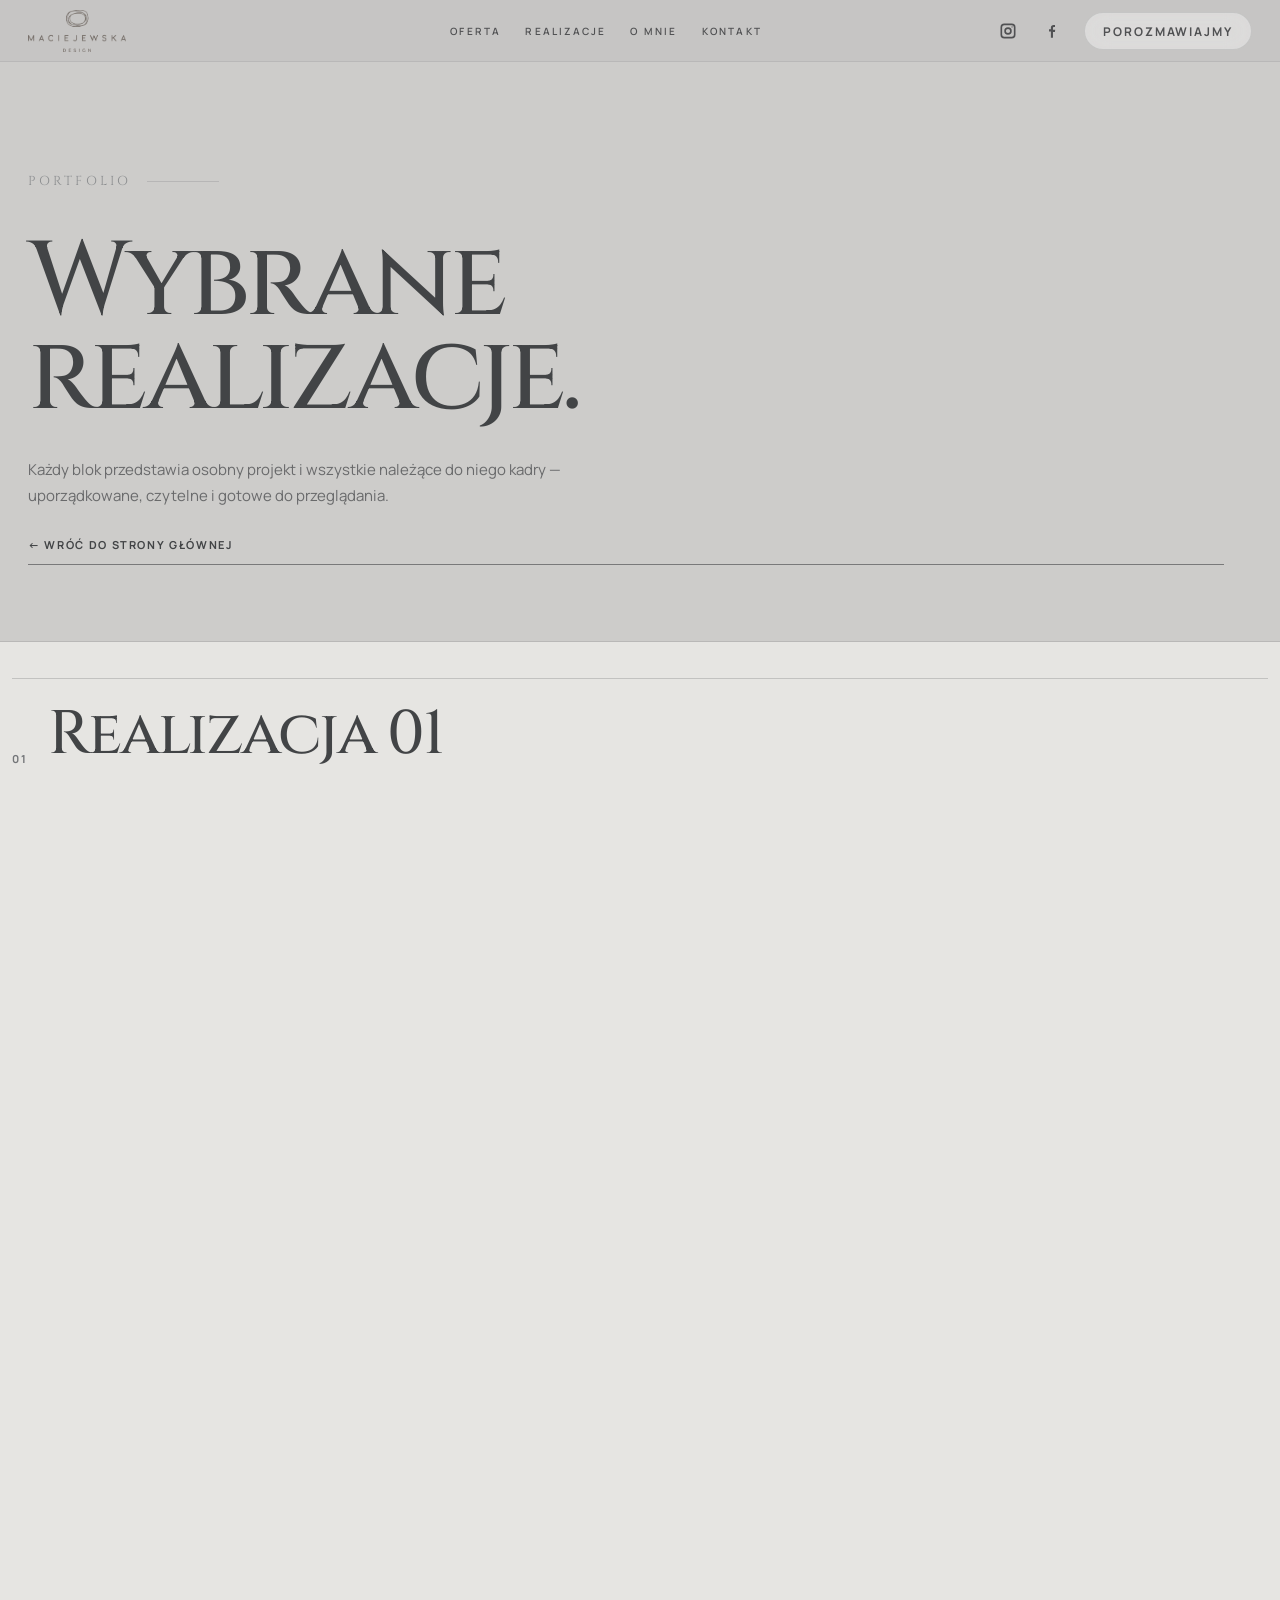
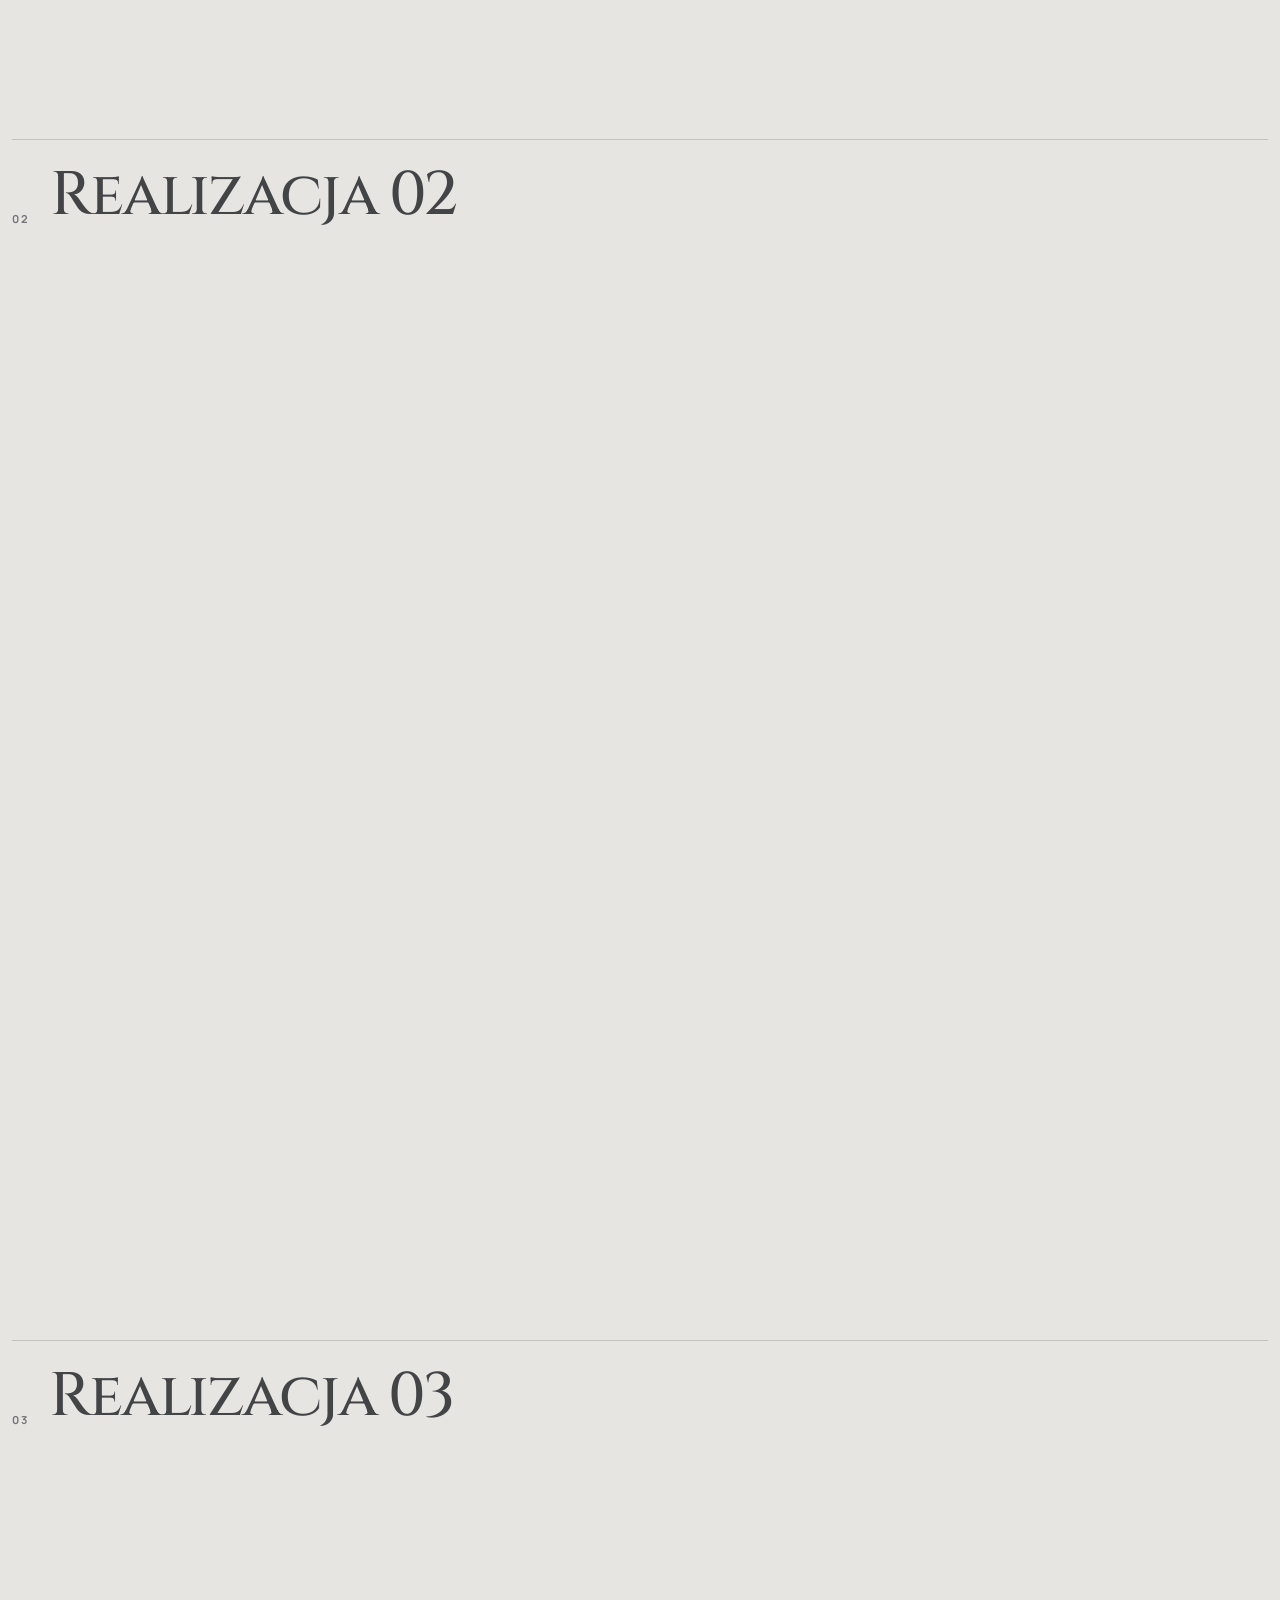
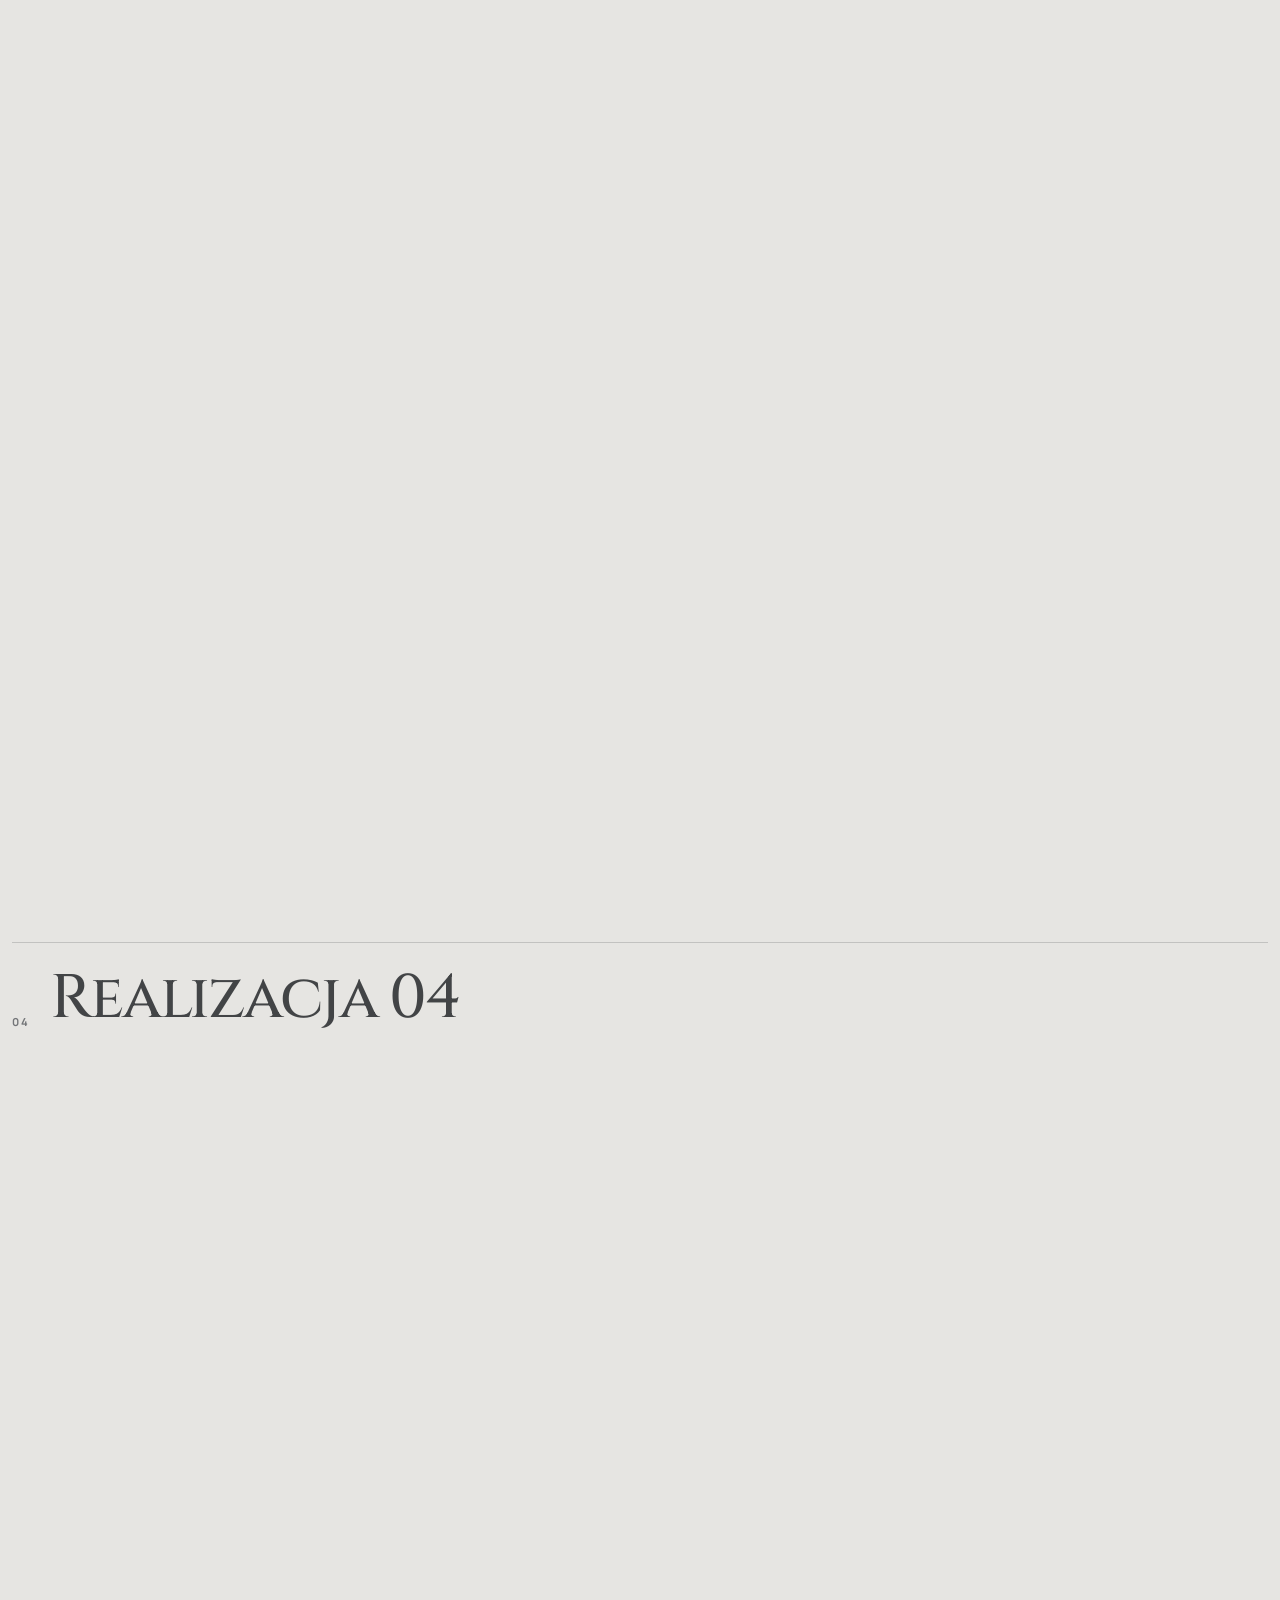
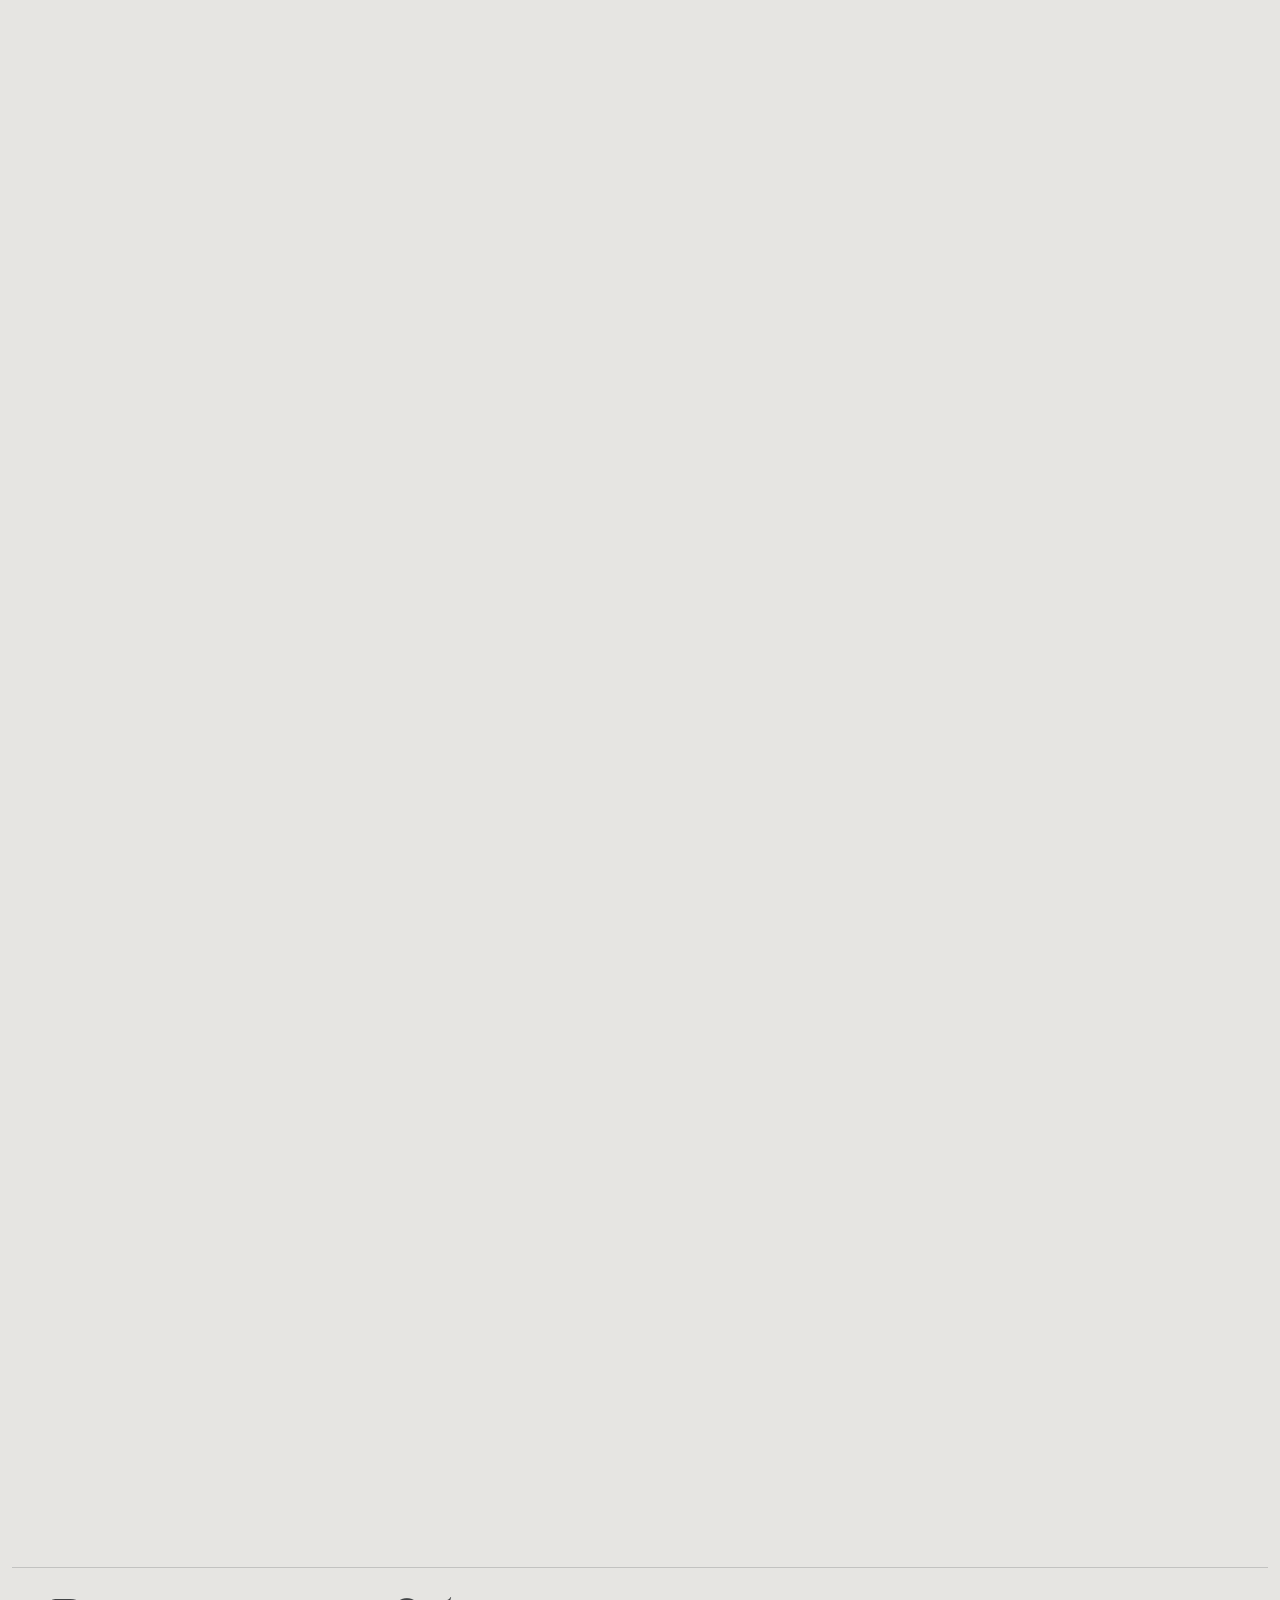
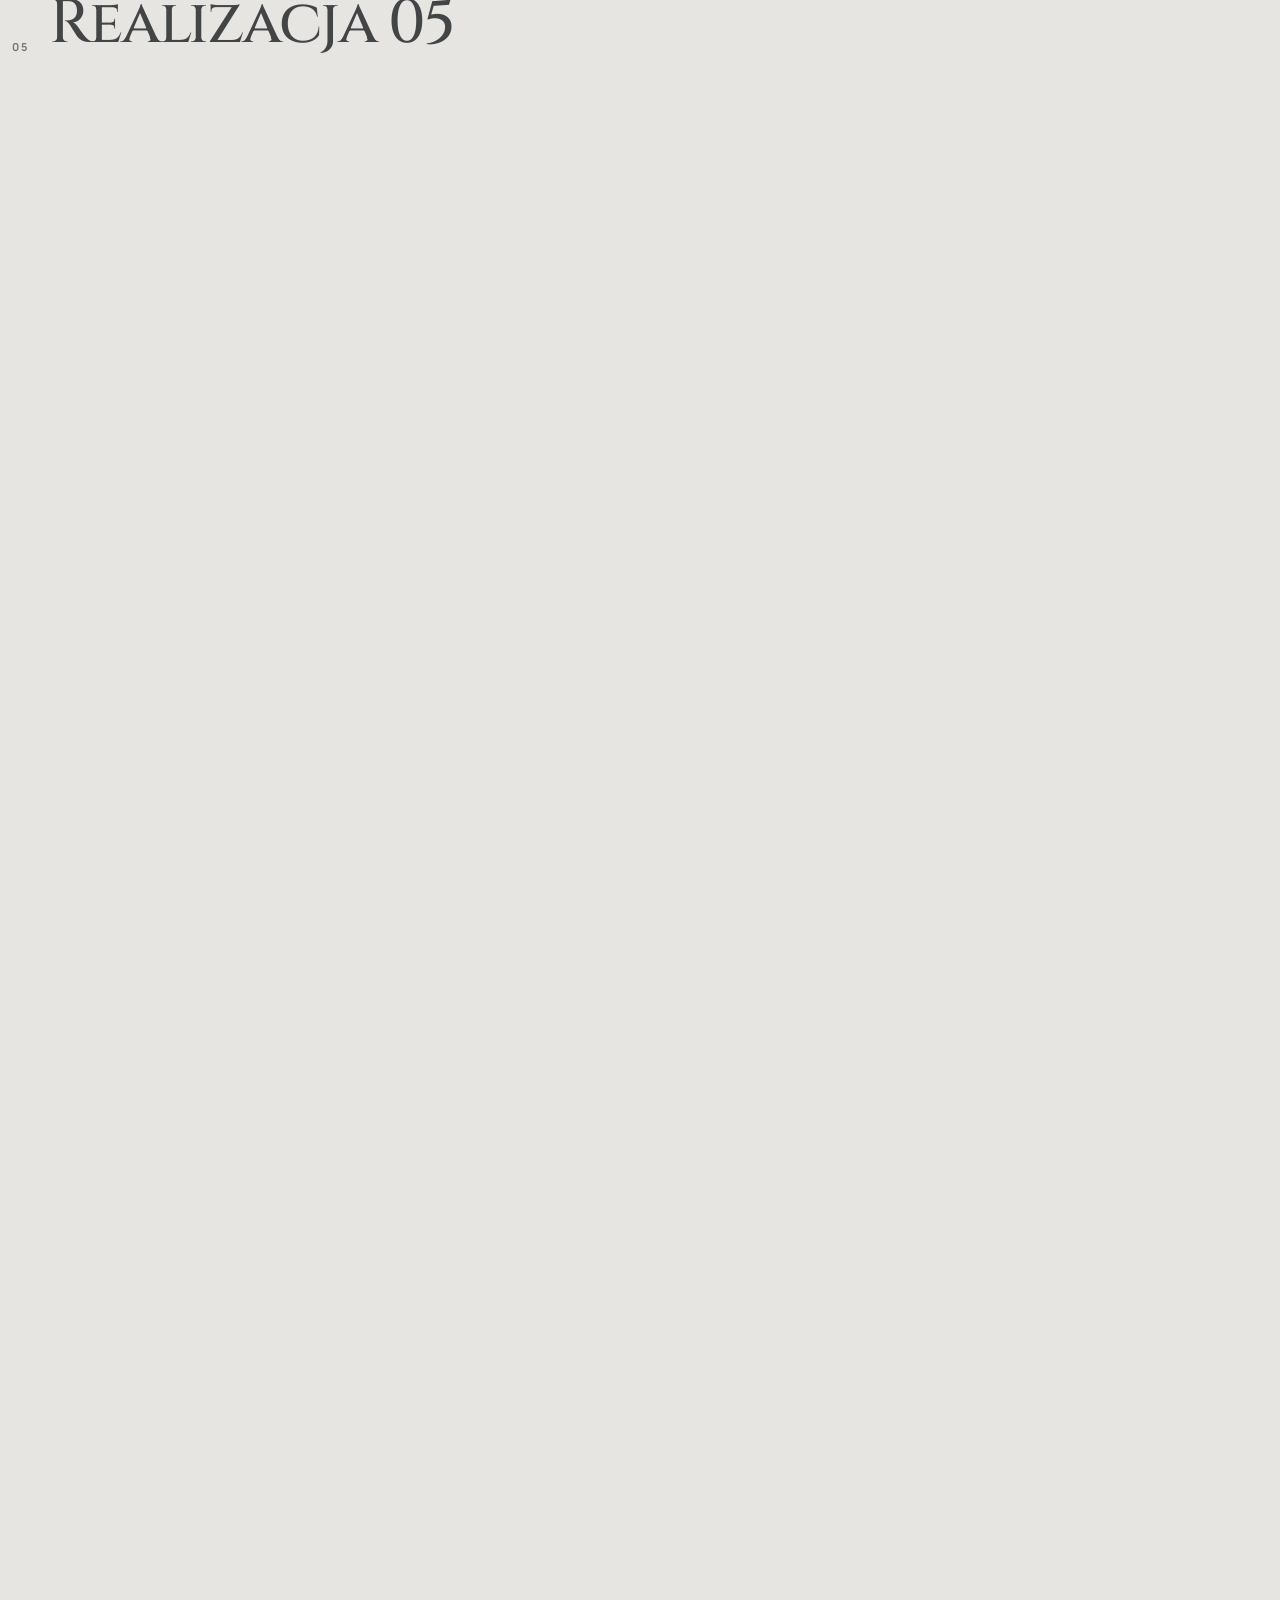
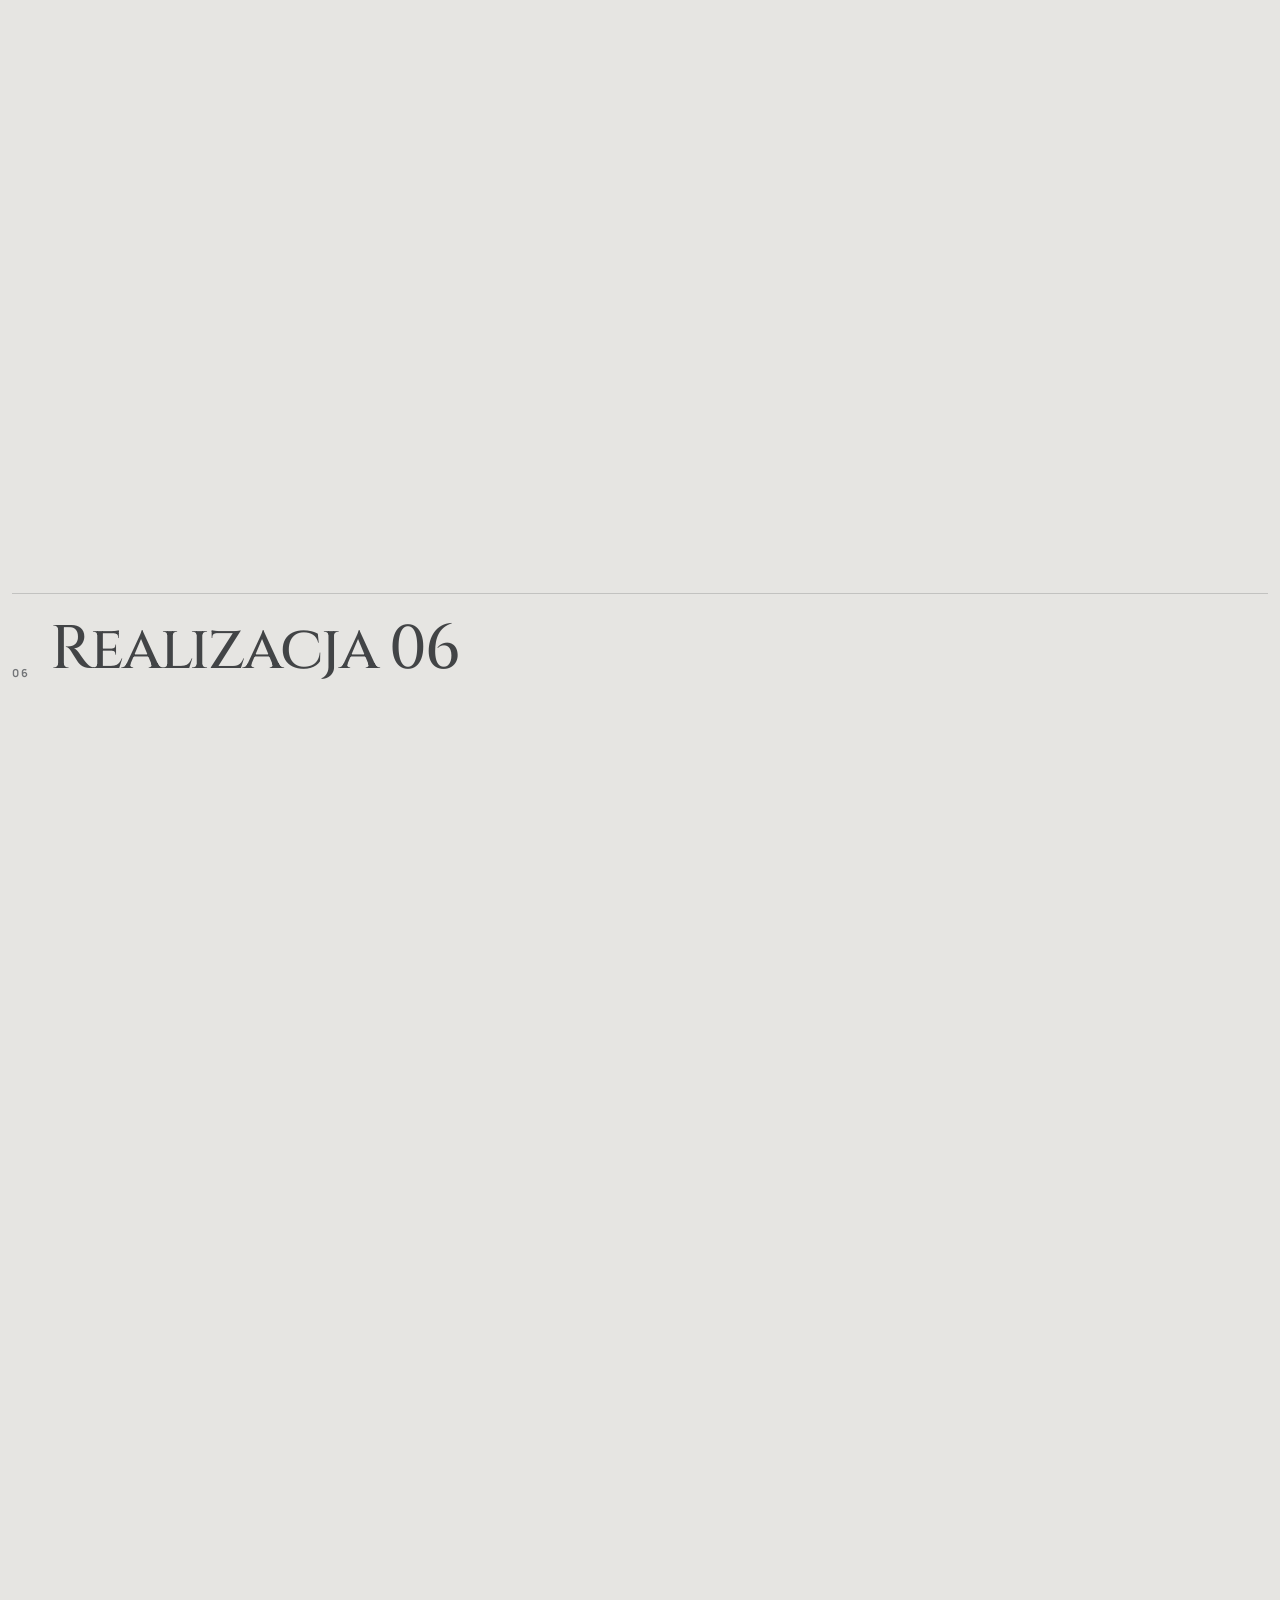
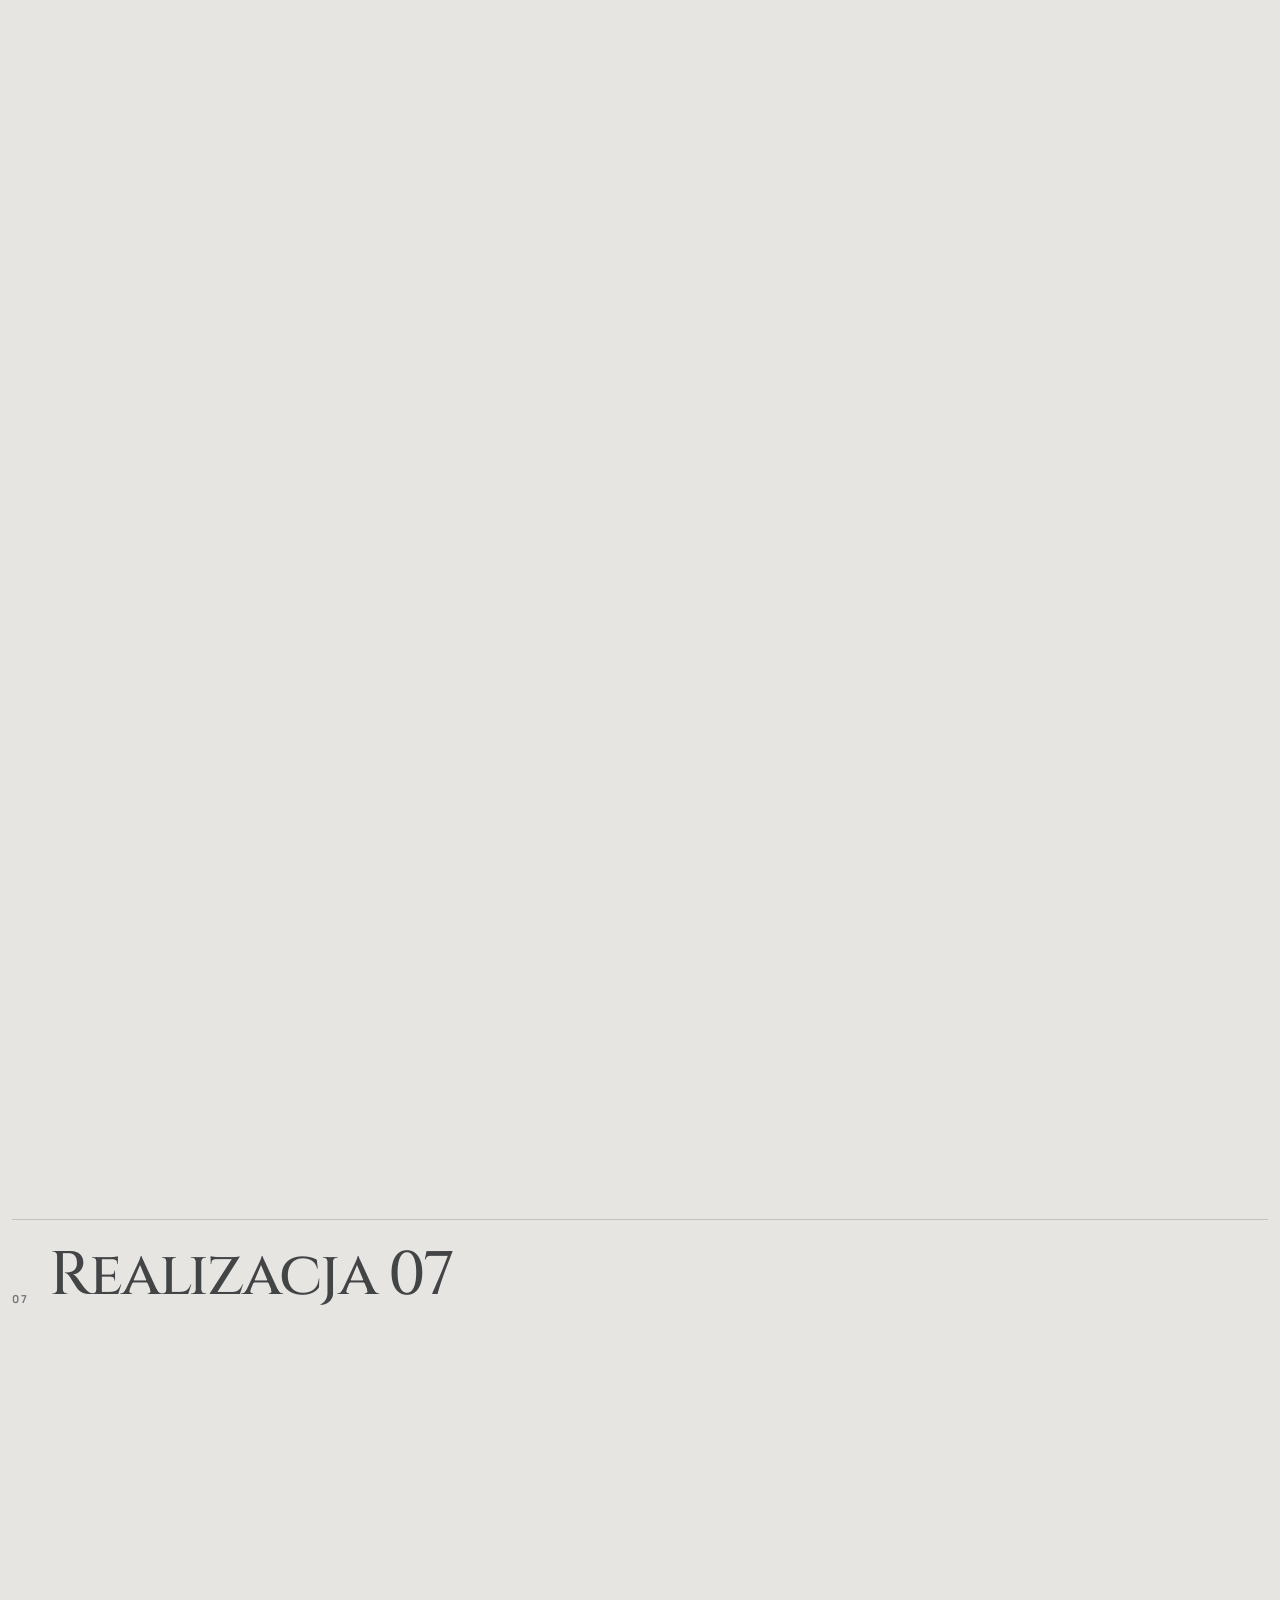
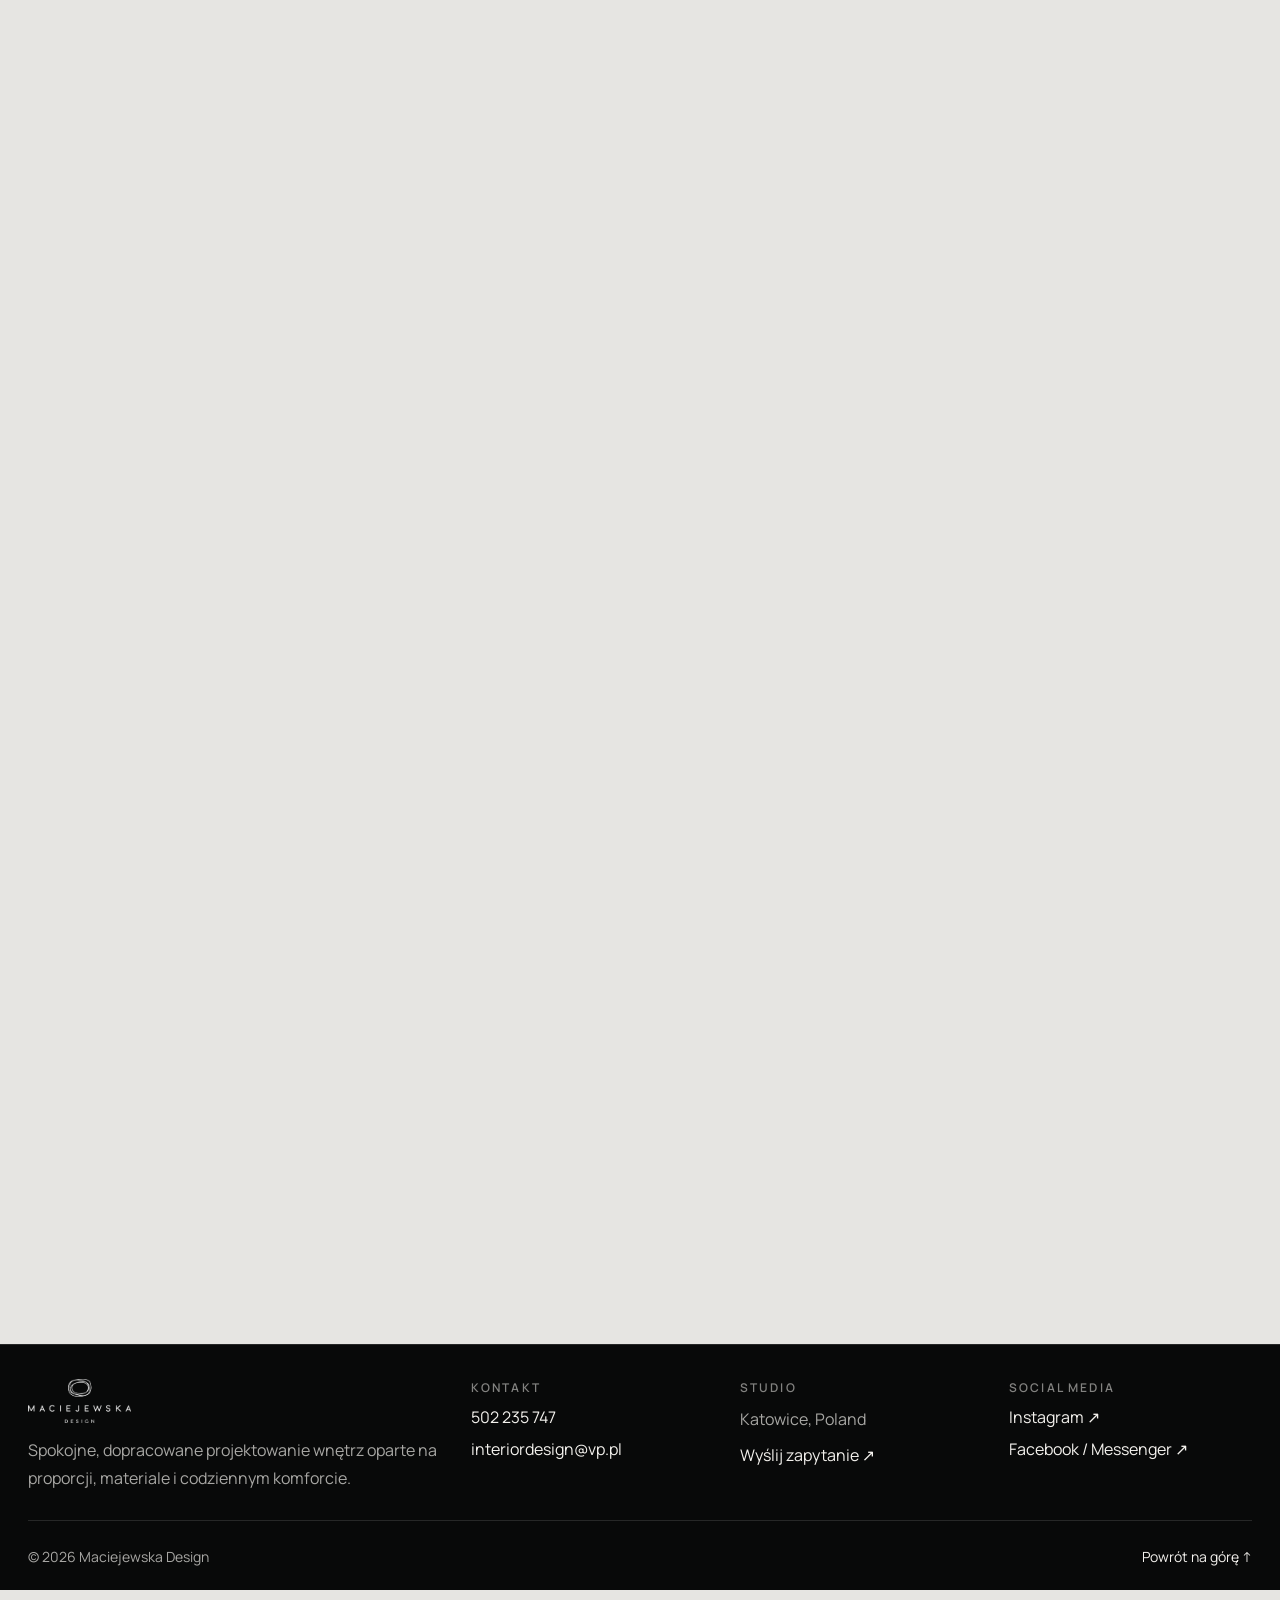
==== commit 40244d41: "Add files via upload" ====
--- a/galeria.html
+++ b/galeria.html
@@ -9,7 +9,7 @@
 <link href="https://fonts.googleapis.com" rel="preconnect"/>
 <link crossorigin="" href="https://fonts.gstatic.com" rel="preconnect"/>
 <link href="https://fonts.googleapis.com/css2?family=Cinzel:wght@400;500;600&amp;family=Manrope:wght@400;500;600;700&amp;display=swap" rel="stylesheet"/>
-<link href="style.css?v=47" rel="stylesheet"/>
+<link href="style.css?v=48" rel="stylesheet"/>
 </head>
 <body class="gallery-page">
 <header class="site-header is-scrolled" id="siteHeader">
@@ -121,6 +121,6 @@
 <a href="#">Powrót na górę ↑</a>
 </div>
 </footer>
-<script src="script.js?v=47"></script>
+<script src="script.js?v=48"></script>
 </body>
 </html>
--- a/style.css
+++ b/style.css
@@ -5173,3 +5173,31 @@
     line-height: 1.35 !important;
   }
 }
+
+
+/* V48 — większe realizacje na telefonie */
+@media (max-width: 680px) {
+  body.gallery-page .gallery-project__head,
+  body.gallery-page .gallery-project__grid {
+    width: calc(100% - 12px) !important;
+  }
+
+  body.gallery-page .gallery-project__grid {
+    grid-template-columns: minmax(0, 1fr) !important;
+    gap: 18px !important;
+  }
+
+  body.gallery-page .gallery-project__grid .gallery-card img,
+  body.gallery-page .gallery-project__grid .gallery-card:hover img,
+  body.gallery-page .gallery-project__grid .gallery-card--wide img,
+  body.gallery-page .gallery-project__grid .gallery-card--wide:hover img {
+    aspect-ratio: 4 / 3 !important;
+    border-radius: 18px !important;
+  }
+
+  body.gallery-page .gallery-card figcaption,
+  body.gallery-page .gallery-card--wide figcaption {
+    margin-top: 8px !important;
+    font-size: 11px !important;
+  }
+}
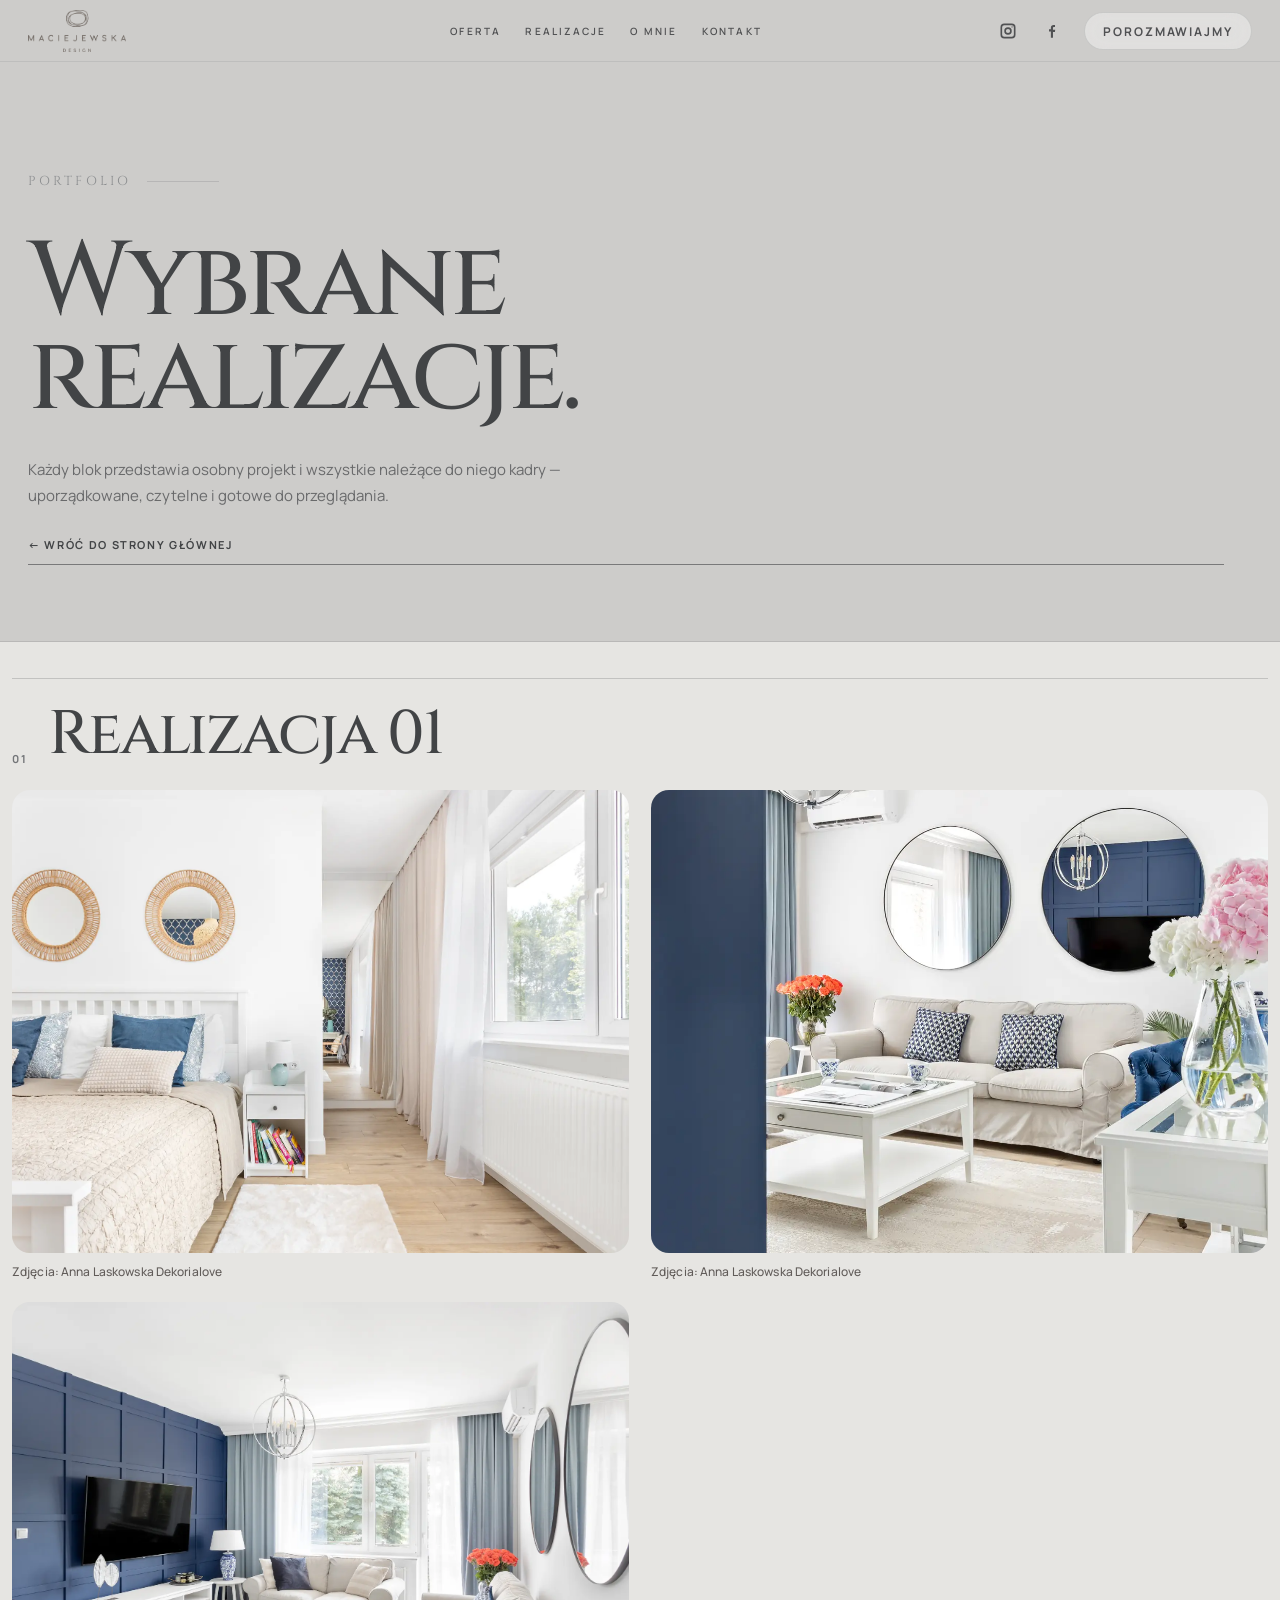
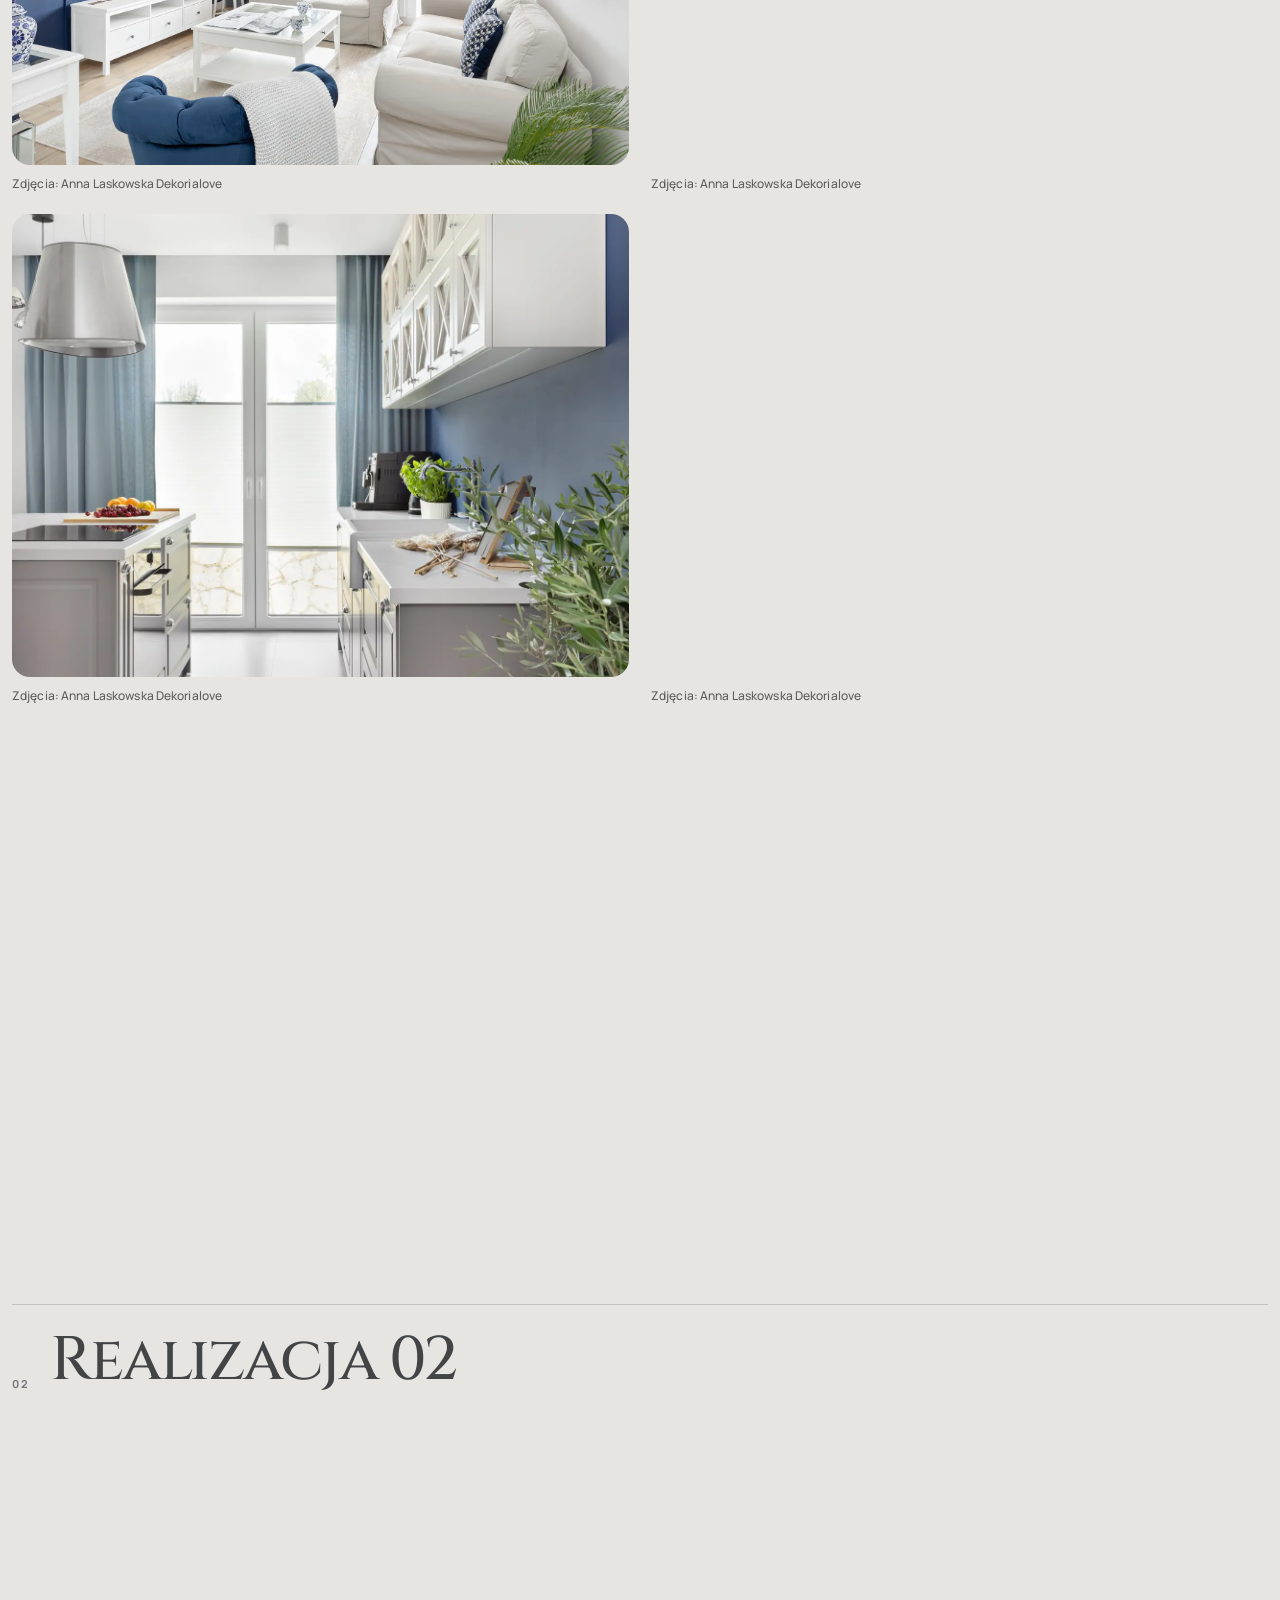
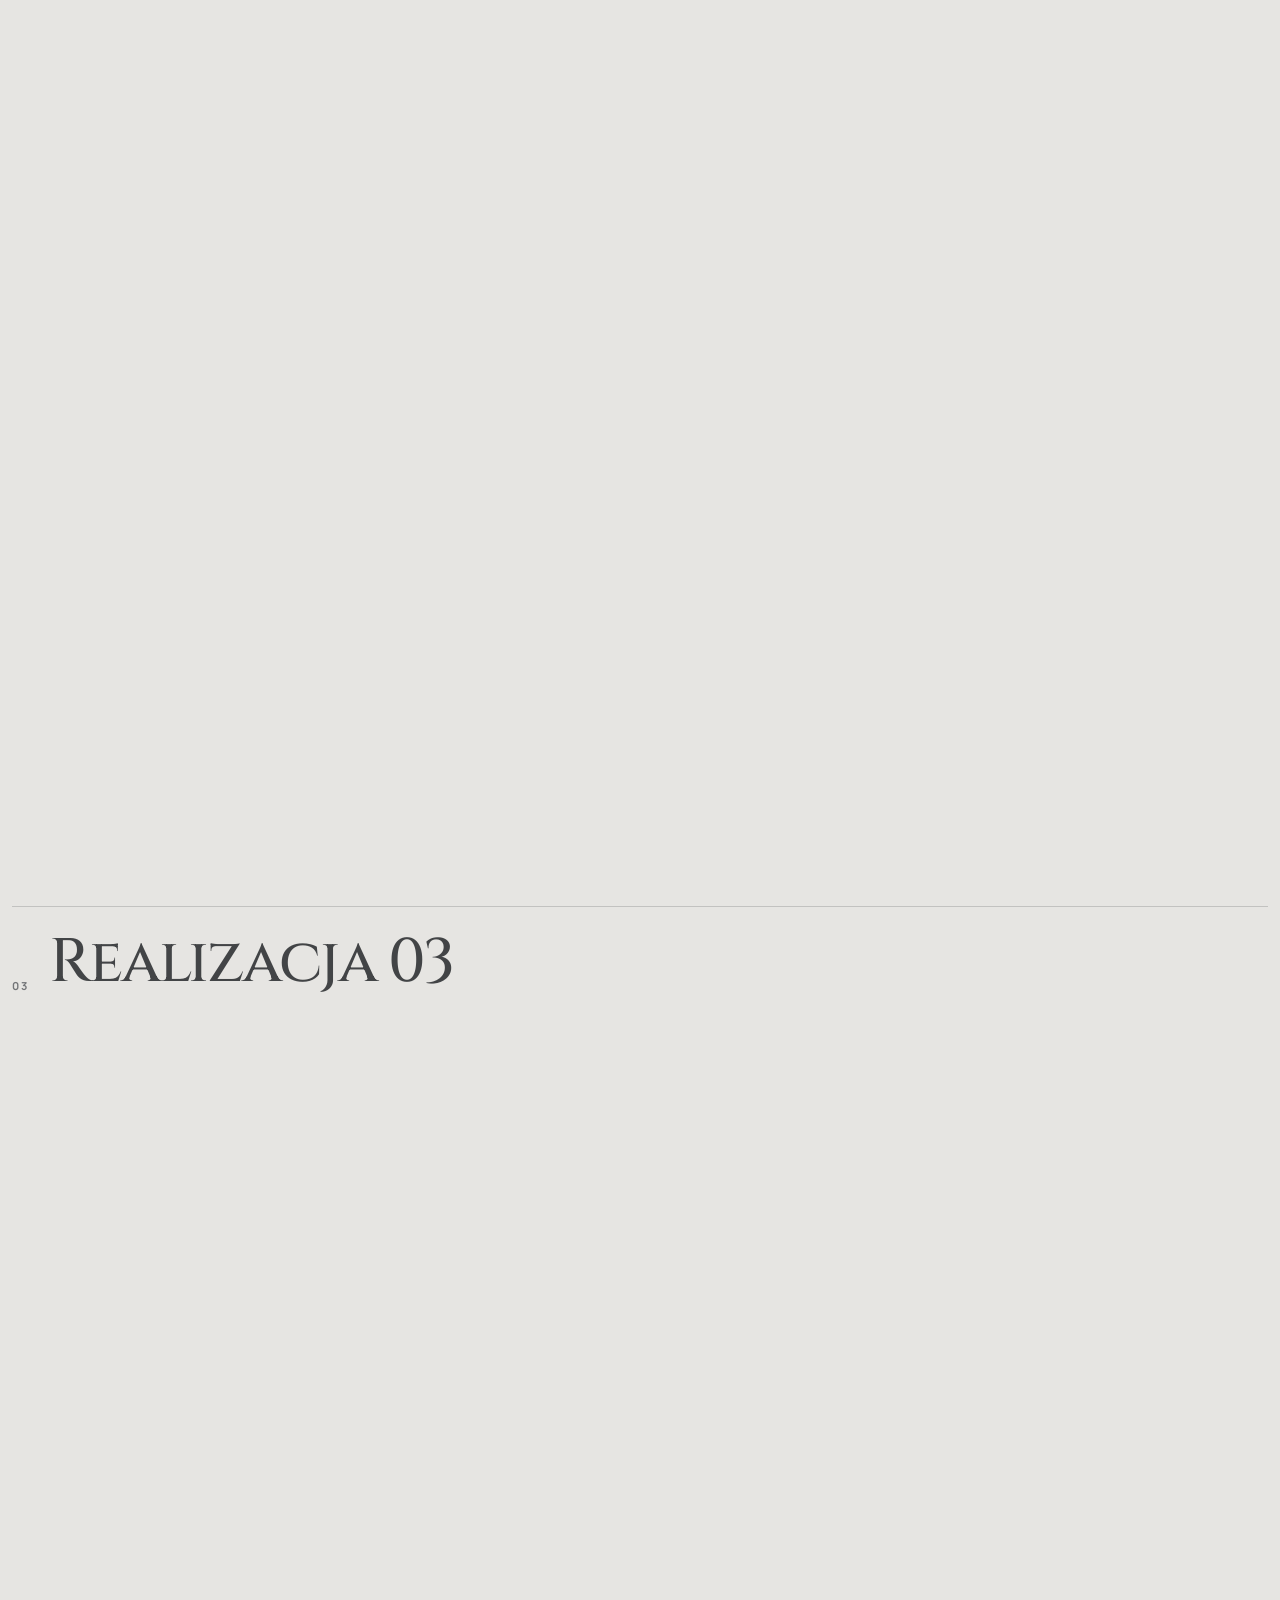
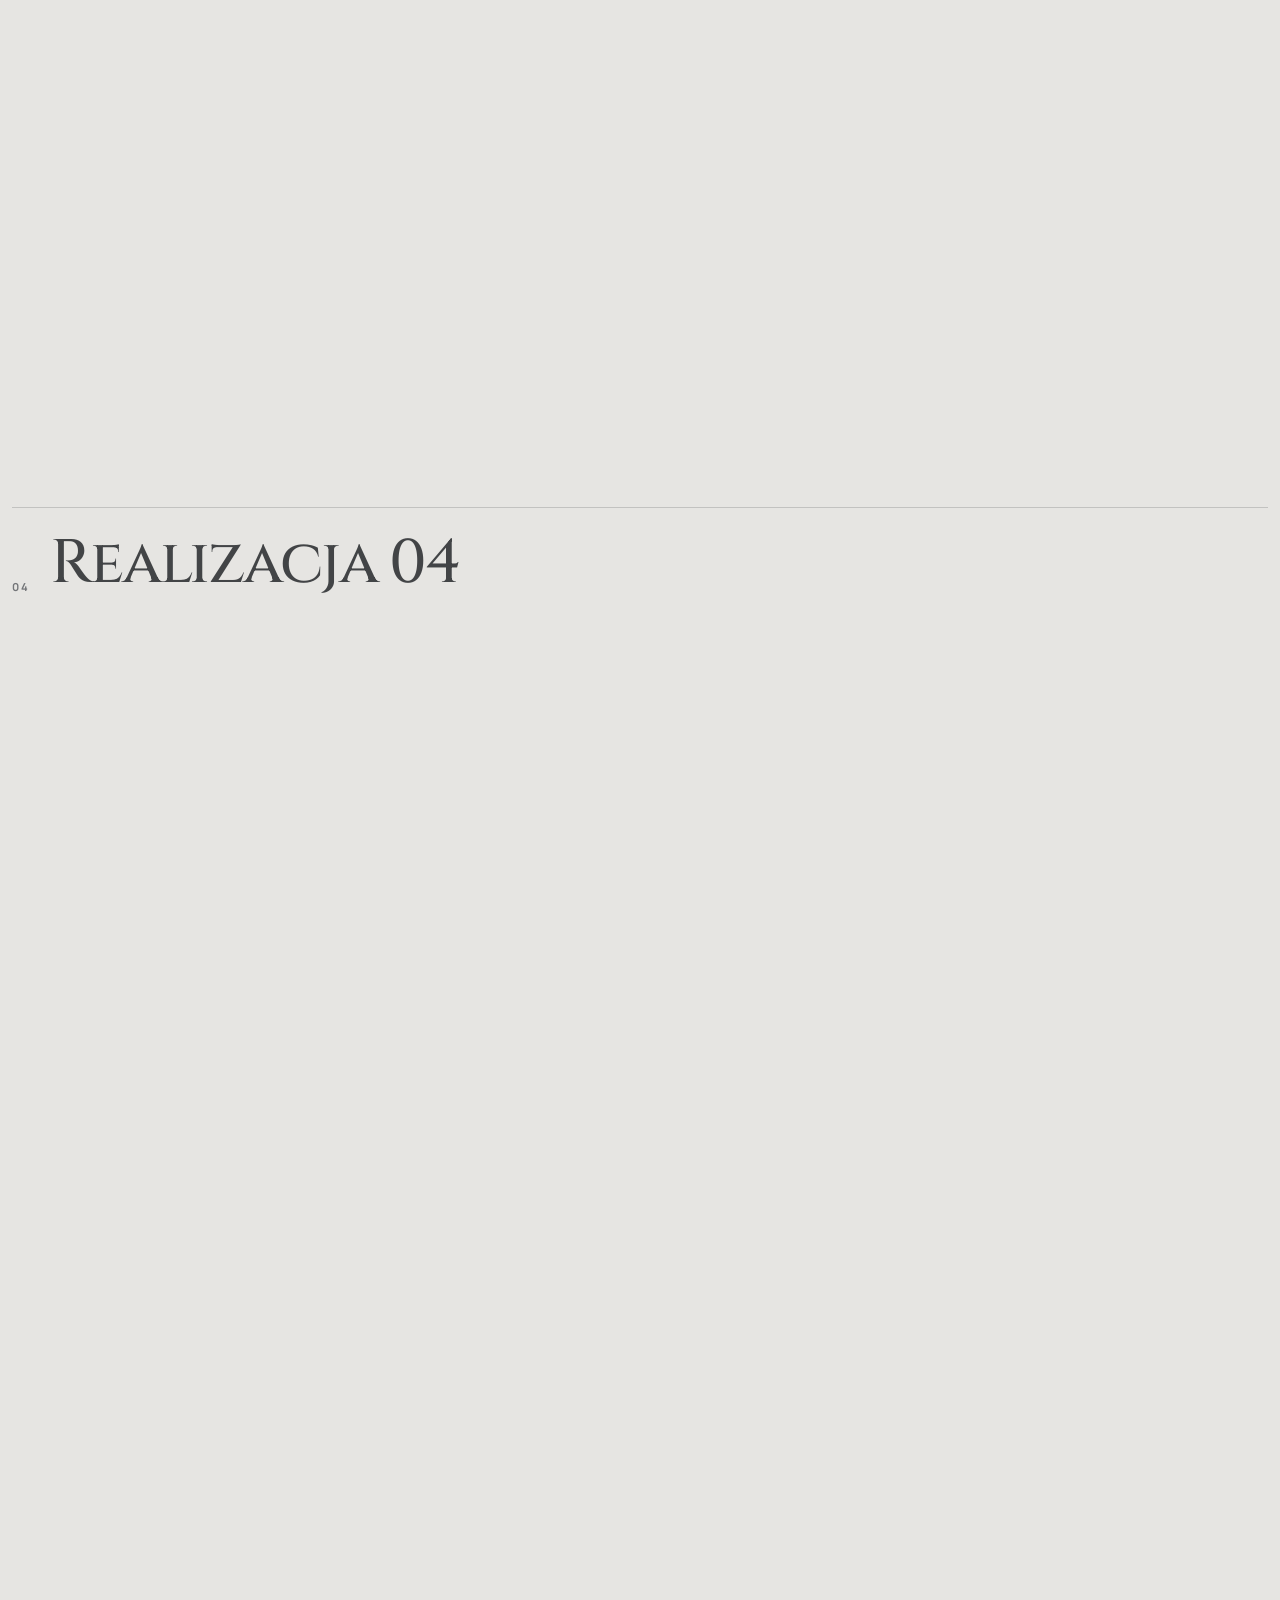
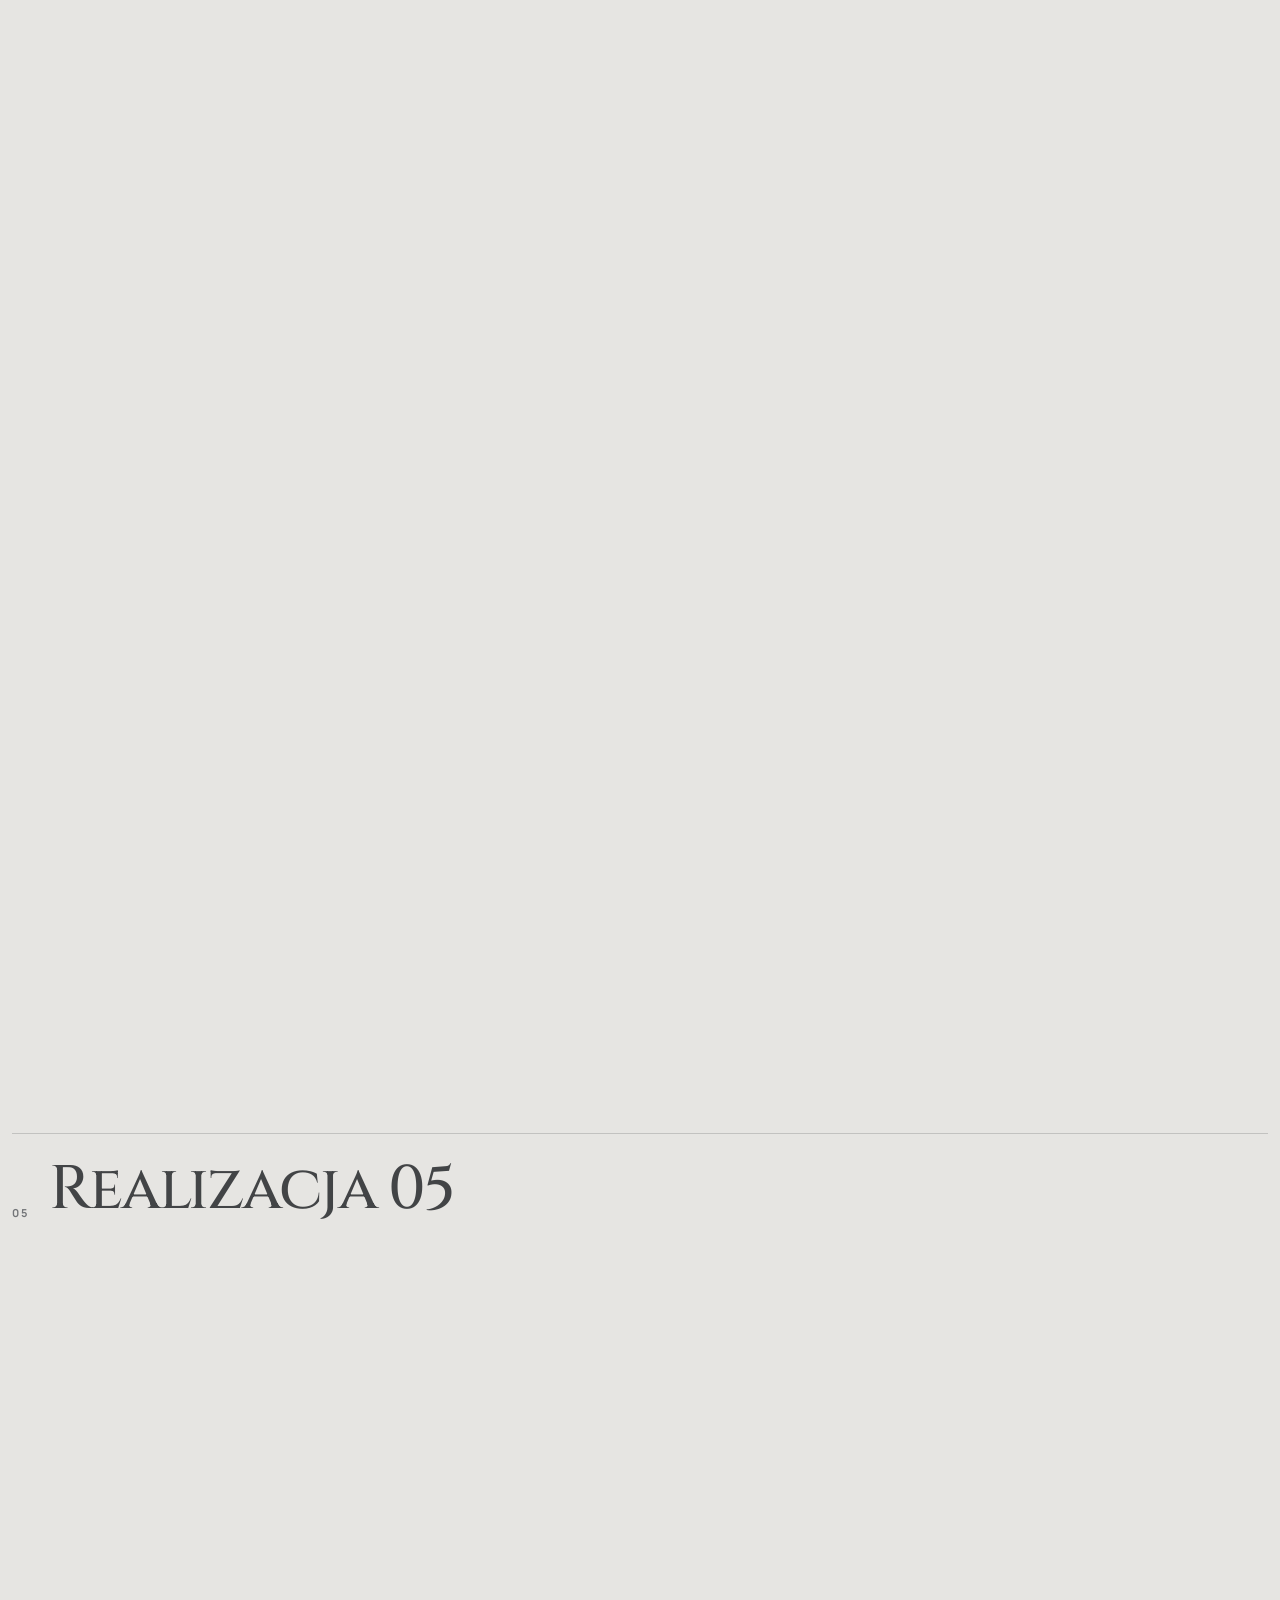
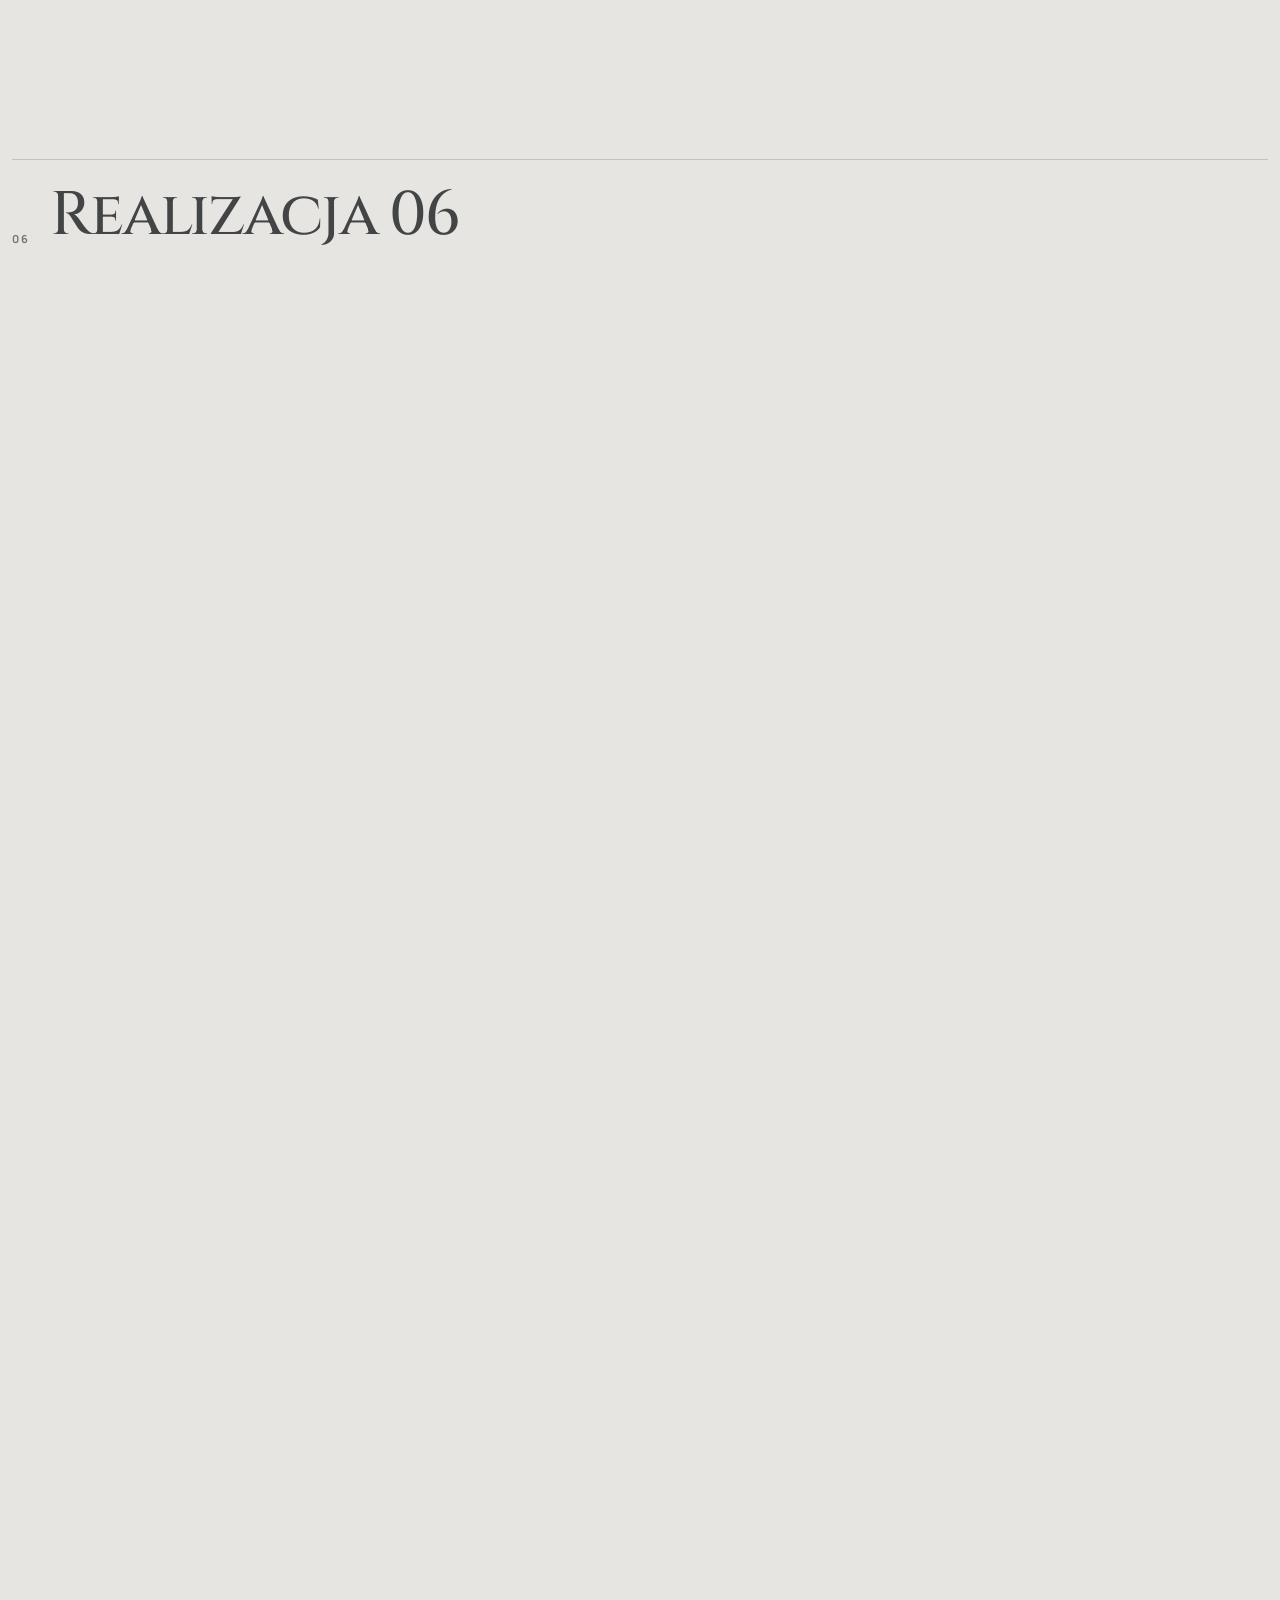
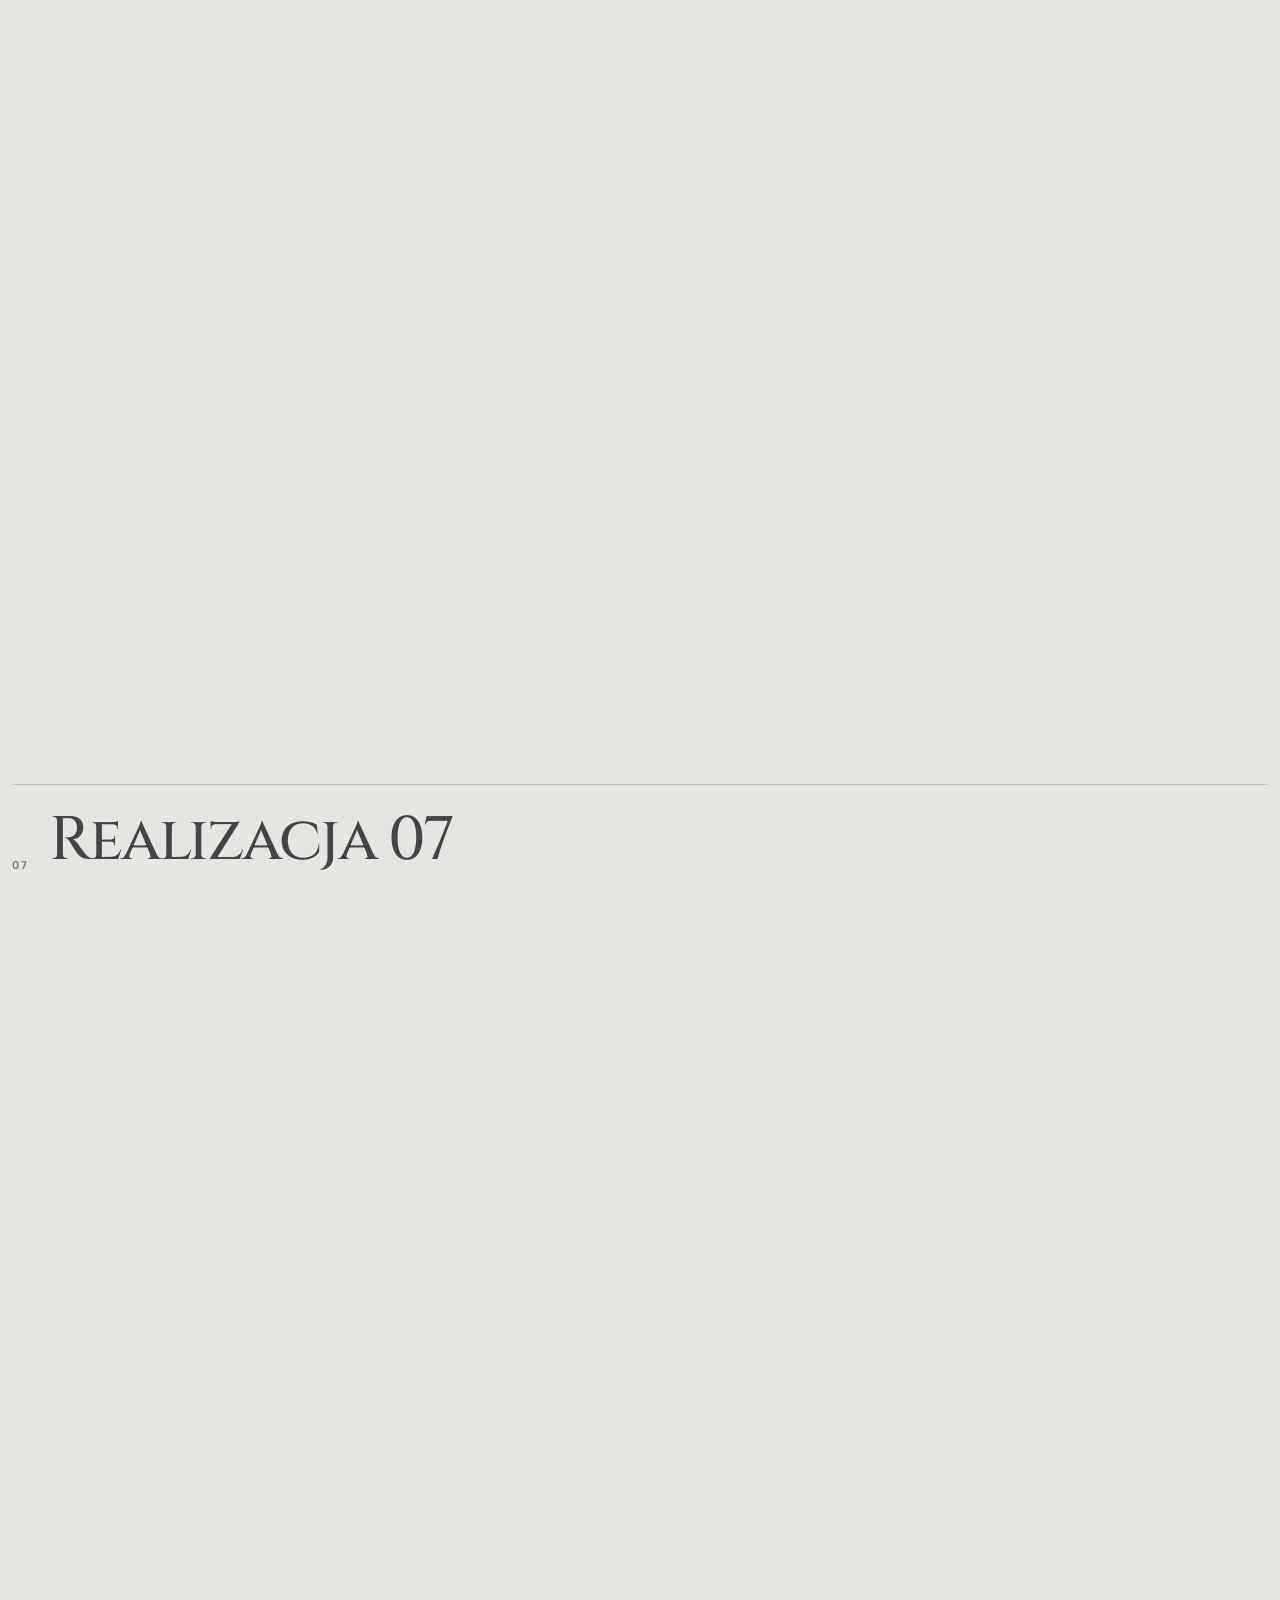
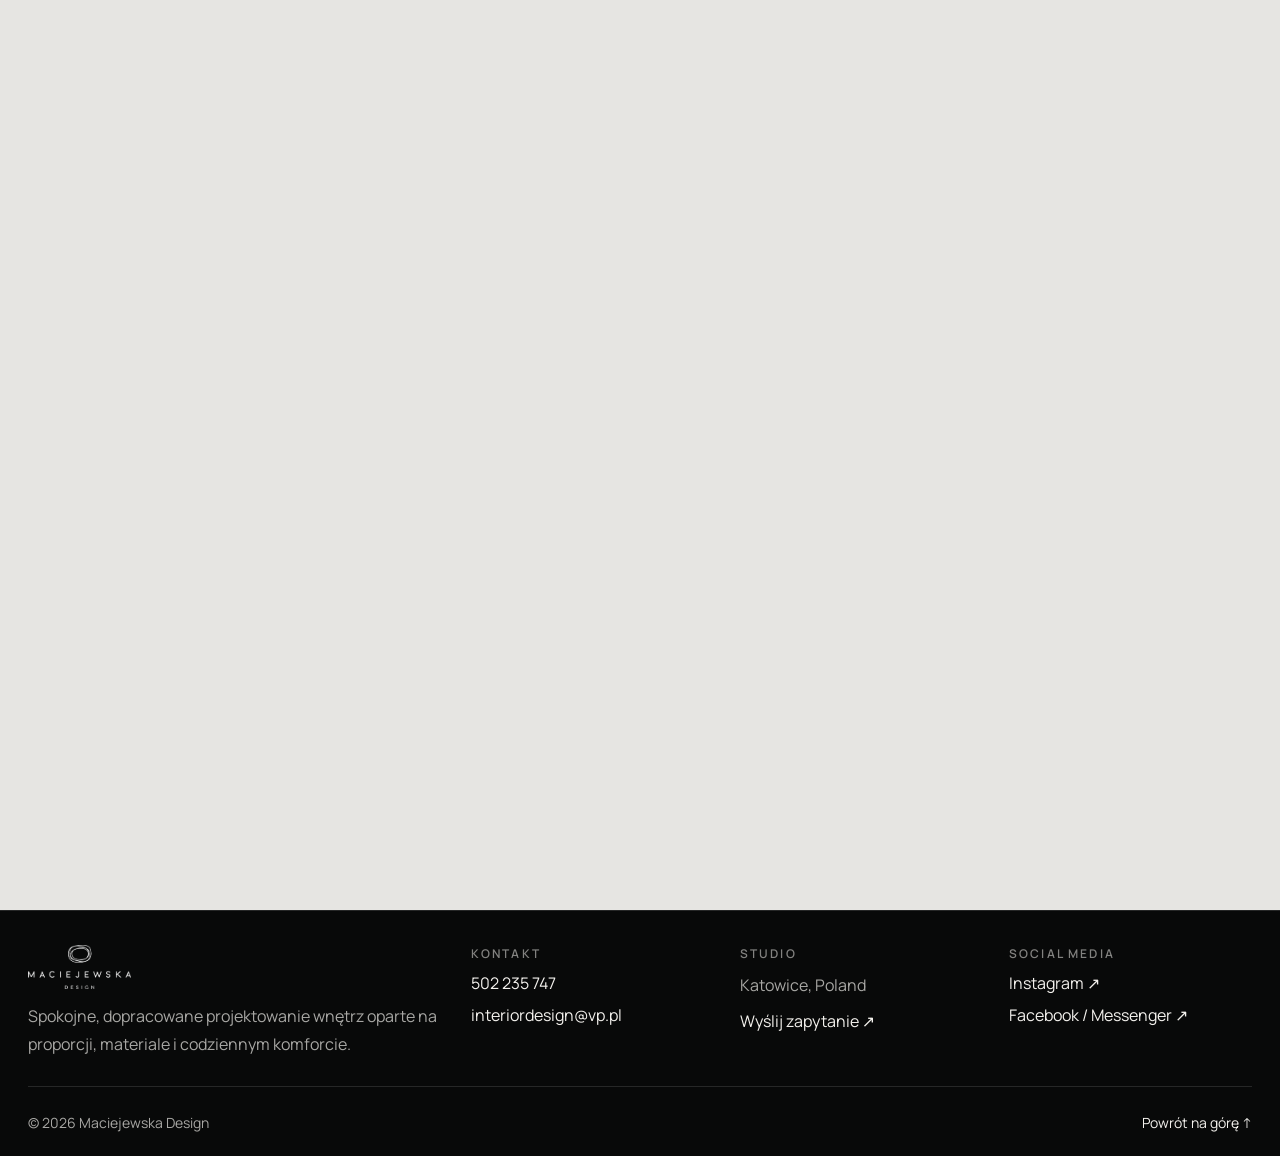
==== commit c8d2bd85: "Add files via upload" ====
--- a/galeria.html
+++ b/galeria.html
@@ -9,7 +9,7 @@
 <link href="https://fonts.googleapis.com" rel="preconnect"/>
 <link crossorigin="" href="https://fonts.gstatic.com" rel="preconnect"/>
 <link href="https://fonts.googleapis.com/css2?family=Cinzel:wght@400;500;600&amp;family=Manrope:wght@400;500;600;700&amp;display=swap" rel="stylesheet"/>
-<link href="style.css?v=48" rel="stylesheet"/>
+<link href="style.css?v=49" rel="stylesheet"/>
 </head>
 <body class="gallery-page">
 <header class="site-header is-scrolled" id="siteHeader">
@@ -58,37 +58,37 @@
 <div class="gallery-project">
 <div class="container gallery-project__head"><span>01</span><div class="gallery-project__title-wrap"><h2>Realizacja 01</h2></div></div>
 <div class="container gallery-project__grid">
-<figure class="gallery-card"><img alt="Realizacja 01 — kadr 01" decoding="async" fetchpriority="high" height="1279" loading="eager" src="wizualizacja-001.webp" width="1917"/><figcaption>Anna Laskowska Dekorialove</figcaption></figure><figure class="gallery-card"><img alt="Realizacja 01 — kadr 02" decoding="async" height="1800" loading="lazy" src="wizualizacja-002.webp" width="1201"/><figcaption>Anna Laskowska Dekorialove</figcaption></figure><figure class="gallery-card"><img alt="Realizacja 01 — kadr 03" decoding="async" height="1259" loading="lazy" src="wizualizacja-003.webp" width="1887"/><figcaption>Anna Laskowska Dekorialove</figcaption></figure><figure class="gallery-card"><img alt="Realizacja 01 — kadr 04" decoding="async" height="1216" loading="lazy" src="wizualizacja-004.webp" width="1820"/><figcaption>Anna Laskowska Dekorialove</figcaption></figure><figure class="gallery-card"><img alt="Realizacja 01 — kadr 05" decoding="async" height="1920" loading="lazy" src="wizualizacja-005.webp" width="1286"/><figcaption>Anna Laskowska Dekorialove</figcaption></figure><figure class="gallery-card"><img alt="Realizacja 01 — kadr 06" decoding="async" height="1896" loading="lazy" src="wizualizacja-007.webp" width="1264"/><figcaption>Anna Laskowska Dekorialove</figcaption></figure><figure class="gallery-card"><img alt="Realizacja 01 — kadr 07" decoding="async" height="1960" loading="lazy" src="wizualizacja-008.webp" width="1307"/><figcaption>Anna Laskowska Dekorialove</figcaption></figure>
+<figure class="gallery-card"><img alt="Realizacja 01 — kadr 01" decoding="async" fetchpriority="high" height="1279" loading="eager" src="wizualizacja-001.webp" width="1917"/><figcaption>Zdjęcia: Anna Laskowska Dekorialove</figcaption></figure><figure class="gallery-card"><img alt="Realizacja 01 — kadr 02" decoding="async" height="1800" loading="lazy" src="wizualizacja-002.webp" width="1201"/><figcaption>Zdjęcia: Anna Laskowska Dekorialove</figcaption></figure><figure class="gallery-card"><img alt="Realizacja 01 — kadr 03" decoding="async" height="1259" loading="lazy" src="wizualizacja-003.webp" width="1887"/><figcaption>Zdjęcia: Anna Laskowska Dekorialove</figcaption></figure><figure class="gallery-card"><img alt="Realizacja 01 — kadr 04" decoding="async" height="1216" loading="lazy" src="wizualizacja-004.webp" width="1820"/><figcaption>Zdjęcia: Anna Laskowska Dekorialove</figcaption></figure><figure class="gallery-card"><img alt="Realizacja 01 — kadr 05" decoding="async" height="1920" loading="lazy" src="wizualizacja-005.webp" width="1286"/><figcaption>Zdjęcia: Anna Laskowska Dekorialove</figcaption></figure><figure class="gallery-card"><img alt="Realizacja 01 — kadr 06" decoding="async" height="1896" loading="lazy" src="wizualizacja-007.webp" width="1264"/><figcaption>Zdjęcia: Anna Laskowska Dekorialove</figcaption></figure><figure class="gallery-card"><img alt="Realizacja 01 — kadr 07" decoding="async" height="1960" loading="lazy" src="wizualizacja-008.webp" width="1307"/><figcaption>Zdjęcia: Anna Laskowska Dekorialove</figcaption></figure>
 </div>
 </div><div class="gallery-project">
 <div class="container gallery-project__head"><span>02</span><div class="gallery-project__title-wrap"><h2>Realizacja 02</h2></div></div>
 <div class="container gallery-project__grid">
-<figure class="gallery-card"><img alt="Realizacja 02 — kadr 01" decoding="async" height="1908" loading="lazy" src="wizualizacja-009.webp" width="1274"/><figcaption>Anna Laskowska Dekorialove</figcaption></figure><figure class="gallery-card"><img alt="Realizacja 02 — kadr 02" decoding="async" height="1956" loading="lazy" src="wizualizacja-010.webp" width="1304"/><figcaption>Anna Laskowska Dekorialove</figcaption></figure><figure class="gallery-card"><img alt="Realizacja 02 — kadr 03" decoding="async" height="1881" loading="lazy" src="wizualizacja-011.webp" width="1257"/><figcaption>Anna Laskowska Dekorialove</figcaption></figure><figure class="gallery-card"><img alt="Realizacja 02 — kadr 04" decoding="async" height="1334" loading="lazy" src="wizualizacja-012.webp" width="1997"/><figcaption>Anna Laskowska Dekorialove</figcaption></figure>
+<figure class="gallery-card"><img alt="Realizacja 02 — kadr 01" decoding="async" height="1908" loading="lazy" src="wizualizacja-009.webp" width="1274"/><figcaption>Zdjęcia: Anna Laskowska Dekorialove</figcaption></figure><figure class="gallery-card"><img alt="Realizacja 02 — kadr 02" decoding="async" height="1956" loading="lazy" src="wizualizacja-010.webp" width="1304"/><figcaption>Zdjęcia: Anna Laskowska Dekorialove</figcaption></figure><figure class="gallery-card"><img alt="Realizacja 02 — kadr 03" decoding="async" height="1881" loading="lazy" src="wizualizacja-011.webp" width="1257"/><figcaption>Zdjęcia: Anna Laskowska Dekorialove</figcaption></figure><figure class="gallery-card"><img alt="Realizacja 02 — kadr 04" decoding="async" height="1334" loading="lazy" src="wizualizacja-012.webp" width="1997"/><figcaption>Zdjęcia: Anna Laskowska Dekorialove</figcaption></figure>
 </div>
 </div><div class="gallery-project">
 <div class="container gallery-project__head"><span>03</span><div class="gallery-project__title-wrap"><h2>Realizacja 03</h2></div></div>
 <div class="container gallery-project__grid">
-<figure class="gallery-card"><img alt="Realizacja 03 — kadr 01" decoding="async" height="1943" loading="lazy" src="wizualizacja-014.webp" width="1298"/><figcaption>Anna Laskowska Dekorialove</figcaption></figure><figure class="gallery-card"><img alt="Realizacja 03 — kadr 02" decoding="async" height="1943" loading="lazy" src="wizualizacja-015.webp" width="1296"/><figcaption>Anna Laskowska Dekorialove</figcaption></figure><figure class="gallery-card"><img alt="Realizacja 03 — kadr 03" decoding="async" height="1892" loading="lazy" src="wizualizacja-017.webp" width="1260"/><figcaption>Anna Laskowska Dekorialove</figcaption></figure><figure class="gallery-card"><img alt="Realizacja 03 — kadr 04" decoding="async" height="1943" loading="lazy" src="wizualizacja-018.webp" width="1296"/><figcaption>Anna Laskowska Dekorialove</figcaption></figure>
+<figure class="gallery-card"><img alt="Realizacja 03 — kadr 01" decoding="async" height="1943" loading="lazy" src="wizualizacja-014.webp" width="1298"/><figcaption>Zdjęcia: Anna Laskowska Dekorialove</figcaption></figure><figure class="gallery-card"><img alt="Realizacja 03 — kadr 02" decoding="async" height="1943" loading="lazy" src="wizualizacja-015.webp" width="1296"/><figcaption>Zdjęcia: Anna Laskowska Dekorialove</figcaption></figure><figure class="gallery-card"><img alt="Realizacja 03 — kadr 03" decoding="async" height="1892" loading="lazy" src="wizualizacja-017.webp" width="1260"/><figcaption>Zdjęcia: Anna Laskowska Dekorialove</figcaption></figure><figure class="gallery-card"><img alt="Realizacja 03 — kadr 04" decoding="async" height="1943" loading="lazy" src="wizualizacja-018.webp" width="1296"/><figcaption>Zdjęcia: Anna Laskowska Dekorialove</figcaption></figure>
 </div>
 </div><div class="gallery-project">
 <div class="container gallery-project__head"><span>04</span><div class="gallery-project__title-wrap"><h2>Realizacja 04</h2></div></div>
 <div class="container gallery-project__grid">
-<figure class="gallery-card"><img alt="Realizacja 04 — kadr 01" decoding="async" height="2200" loading="lazy" src="wizualizacja-029.webp" width="1468"/><figcaption>Anna Laskowska Dekorialove</figcaption></figure><figure class="gallery-card"><img alt="Realizacja 04 — kadr 02" decoding="async" height="1468" loading="lazy" src="wizualizacja-030.webp" width="2200"/><figcaption>Anna Laskowska Dekorialove</figcaption></figure><figure class="gallery-card"><img alt="Realizacja 04 — kadr 03" decoding="async" height="2200" loading="lazy" src="wizualizacja-031.webp" width="1467"/><figcaption>Anna Laskowska Dekorialove</figcaption></figure><figure class="gallery-card"><img alt="Realizacja 04 — kadr 04" decoding="async" height="2200" loading="lazy" src="wizualizacja-032.webp" width="1467"/><figcaption>Anna Laskowska Dekorialove</figcaption></figure><figure class="gallery-card"><img alt="Realizacja 04 — kadr 05" decoding="async" height="2200" loading="lazy" src="wizualizacja-033.webp" width="1467"/><figcaption>Anna Laskowska Dekorialove</figcaption></figure><figure class="gallery-card"><img alt="Realizacja 04 — kadr 06" decoding="async" height="1425" loading="lazy" src="wizualizacja-034.webp" width="2137"/><figcaption>Anna Laskowska Dekorialove</figcaption></figure><figure class="gallery-card"><img alt="Realizacja 04 — kadr 07" decoding="async" height="1468" loading="lazy" src="wizualizacja-035.webp" width="2200"/><figcaption>Anna Laskowska Dekorialove</figcaption></figure><figure class="gallery-card"><img alt="Realizacja 04 — kadr 08" decoding="async" height="2200" loading="lazy" src="wizualizacja-036.webp" width="1468"/><figcaption>Anna Laskowska Dekorialove</figcaption></figure>
+<figure class="gallery-card"><img alt="Realizacja 04 — kadr 01" decoding="async" height="2200" loading="lazy" src="wizualizacja-029.webp" width="1468"/><figcaption>Zdjęcia: Anna Laskowska Dekorialove</figcaption></figure><figure class="gallery-card"><img alt="Realizacja 04 — kadr 02" decoding="async" height="1468" loading="lazy" src="wizualizacja-030.webp" width="2200"/><figcaption>Zdjęcia: Anna Laskowska Dekorialove</figcaption></figure><figure class="gallery-card"><img alt="Realizacja 04 — kadr 03" decoding="async" height="2200" loading="lazy" src="wizualizacja-031.webp" width="1467"/><figcaption>Zdjęcia: Anna Laskowska Dekorialove</figcaption></figure><figure class="gallery-card"><img alt="Realizacja 04 — kadr 04" decoding="async" height="2200" loading="lazy" src="wizualizacja-032.webp" width="1467"/><figcaption>Zdjęcia: Anna Laskowska Dekorialove</figcaption></figure><figure class="gallery-card"><img alt="Realizacja 04 — kadr 05" decoding="async" height="2200" loading="lazy" src="wizualizacja-033.webp" width="1467"/><figcaption>Zdjęcia: Anna Laskowska Dekorialove</figcaption></figure><figure class="gallery-card"><img alt="Realizacja 04 — kadr 06" decoding="async" height="1425" loading="lazy" src="wizualizacja-034.webp" width="2137"/><figcaption>Zdjęcia: Anna Laskowska Dekorialove</figcaption></figure><figure class="gallery-card"><img alt="Realizacja 04 — kadr 07" decoding="async" height="1468" loading="lazy" src="wizualizacja-035.webp" width="2200"/><figcaption>Zdjęcia: Anna Laskowska Dekorialove</figcaption></figure><figure class="gallery-card"><img alt="Realizacja 04 — kadr 08" decoding="async" height="2200" loading="lazy" src="wizualizacja-036.webp" width="1468"/><figcaption>Zdjęcia: Anna Laskowska Dekorialove</figcaption></figure>
 </div>
 </div><div class="gallery-project">
 <div class="container gallery-project__head"><span>05</span><div class="gallery-project__title-wrap"><h2>Realizacja 05</h2></div></div>
 <div class="container gallery-project__grid">
-<figure class="gallery-card"><img alt="Realizacja 05 — kadr 01" decoding="async" height="1458" loading="lazy" src="wizualizacja-037.webp" width="2188"/><figcaption>Anna Laskowska Dekorialove</figcaption></figure><figure class="gallery-card"><img alt="Realizacja 05 — kadr 02" decoding="async" height="1466" loading="lazy" src="wizualizacja-038.webp" width="2200"/><figcaption>Anna Laskowska Dekorialove</figcaption></figure><figure class="gallery-card"><img alt="Realizacja 05 — kadr 03" decoding="async" height="1444" loading="lazy" src="wizualizacja-039.webp" width="2166"/><figcaption>Anna Laskowska Dekorialove</figcaption></figure><figure class="gallery-card"><img alt="Realizacja 05 — kadr 04" decoding="async" height="1468" loading="lazy" src="wizualizacja-040.webp" width="2200"/><figcaption>Anna Laskowska Dekorialove</figcaption></figure><figure class="gallery-card"><img alt="Realizacja 05 — kadr 05" decoding="async" height="2188" loading="lazy" src="wizualizacja-041.webp" width="1458"/><figcaption>Anna Laskowska Dekorialove</figcaption></figure><figure class="gallery-card"><img alt="Realizacja 05 — kadr 06" decoding="async" height="2200" loading="lazy" src="wizualizacja-042.webp" width="1466"/><figcaption>Anna Laskowska Dekorialove</figcaption></figure><figure class="gallery-card"><img alt="Realizacja 05 — kadr 07" decoding="async" height="2200" loading="lazy" src="wizualizacja-043.webp" width="1466"/><figcaption>Anna Laskowska Dekorialove</figcaption></figure><figure class="gallery-card"><img alt="Realizacja 05 — kadr 08" decoding="async" height="2200" loading="lazy" src="wizualizacja-044.webp" width="1466"/><figcaption>Anna Laskowska Dekorialove</figcaption></figure>
+<figure class="gallery-card"><img alt="Realizacja 05 — kadr 01" decoding="async" height="1458" loading="lazy" src="wizualizacja-037.webp" width="2188"/><figcaption>Zdjęcia: Anna Laskowska Dekorialove</figcaption></figure><figure class="gallery-card"><img alt="Realizacja 05 — kadr 02" decoding="async" height="1466" loading="lazy" src="wizualizacja-038.webp" width="2200"/><figcaption>Zdjęcia: Anna Laskowska Dekorialove</figcaption></figure><figure class="gallery-card"><img alt="Realizacja 05 — kadr 03" decoding="async" height="1444" loading="lazy" src="wizualizacja-039.webp" width="2166"/><figcaption>Zdjęcia: Anna Laskowska Dekorialove</figcaption></figure><figure class="gallery-card"><img alt="Realizacja 05 — kadr 04" decoding="async" height="1468" loading="lazy" src="wizualizacja-040.webp" width="2200"/><figcaption>Zdjęcia: Anna Laskowska Dekorialove</figcaption></figure><figure class="gallery-card"><img alt="Realizacja 05 — kadr 05" decoding="async" height="2188" loading="lazy" src="wizualizacja-041.webp" width="1458"/><figcaption>Zdjęcia: Anna Laskowska Dekorialove</figcaption></figure><figure class="gallery-card"><img alt="Realizacja 05 — kadr 06" decoding="async" height="2200" loading="lazy" src="wizualizacja-042.webp" width="1466"/><figcaption>Zdjęcia: Anna Laskowska Dekorialove</figcaption></figure><figure class="gallery-card"><img alt="Realizacja 05 — kadr 07" decoding="async" height="2200" loading="lazy" src="wizualizacja-043.webp" width="1466"/><figcaption>Zdjęcia: Anna Laskowska Dekorialove</figcaption></figure><figure class="gallery-card"><img alt="Realizacja 05 — kadr 08" decoding="async" height="2200" loading="lazy" src="wizualizacja-044.webp" width="1466"/><figcaption>Zdjęcia: Anna Laskowska Dekorialove</figcaption></figure>
 </div>
 </div><div class="gallery-project">
 <div class="container gallery-project__head"><span>06</span><div class="gallery-project__title-wrap"><h2>Realizacja 06</h2></div></div>
 <div class="container gallery-project__grid">
-<figure class="gallery-card"><img alt="Realizacja 06 — kadr 01" decoding="async" height="1263" loading="lazy" src="wizualizacja-045.webp" width="1894"/><figcaption>Anna Laskowska Dekorialove</figcaption></figure><figure class="gallery-card"><img alt="Realizacja 06 — kadr 02" decoding="async" height="1871" loading="lazy" src="wizualizacja-046.webp" width="1247"/><figcaption>Anna Laskowska Dekorialove</figcaption></figure><figure class="gallery-card"><img alt="Realizacja 06 — kadr 03" decoding="async" height="1941" loading="lazy" src="wizualizacja-047.webp" width="1293"/><figcaption>Anna Laskowska Dekorialove</figcaption></figure><figure class="gallery-card"><img alt="Realizacja 06 — kadr 04" decoding="async" height="1943" loading="lazy" src="wizualizacja-048.webp" width="1296"/><figcaption>Anna Laskowska Dekorialove</figcaption></figure><figure class="gallery-card"><img alt="Realizacja 06 — kadr 05" decoding="async" height="1941" loading="lazy" src="wizualizacja-049.webp" width="1293"/><figcaption>Anna Laskowska Dekorialove</figcaption></figure><figure class="gallery-card"><img alt="Realizacja 06 — kadr 06" decoding="async" height="1295" loading="lazy" src="wizualizacja-050.webp" width="1943"/><figcaption>Anna Laskowska Dekorialove</figcaption></figure><figure class="gallery-card"><img alt="Realizacja 06 — kadr 07" decoding="async" height="1942" loading="lazy" src="wizualizacja-051.webp" width="1296"/><figcaption>Anna Laskowska Dekorialove</figcaption></figure><figure class="gallery-card"><img alt="Realizacja 06 — kadr 08" decoding="async" height="1883" loading="lazy" src="wizualizacja-052.webp" width="1255"/><figcaption>Anna Laskowska Dekorialove</figcaption></figure>
+<figure class="gallery-card"><img alt="Realizacja 06 — kadr 01" decoding="async" height="1263" loading="lazy" src="wizualizacja-045.webp" width="1894"/><figcaption>Zdjęcia: Anna Laskowska Dekorialove</figcaption></figure><figure class="gallery-card"><img alt="Realizacja 06 — kadr 02" decoding="async" height="1871" loading="lazy" src="wizualizacja-046.webp" width="1247"/><figcaption>Zdjęcia: Anna Laskowska Dekorialove</figcaption></figure><figure class="gallery-card"><img alt="Realizacja 06 — kadr 03" decoding="async" height="1941" loading="lazy" src="wizualizacja-047.webp" width="1293"/><figcaption>Zdjęcia: Anna Laskowska Dekorialove</figcaption></figure><figure class="gallery-card"><img alt="Realizacja 06 — kadr 04" decoding="async" height="1943" loading="lazy" src="wizualizacja-048.webp" width="1296"/><figcaption>Zdjęcia: Anna Laskowska Dekorialove</figcaption></figure><figure class="gallery-card"><img alt="Realizacja 06 — kadr 05" decoding="async" height="1941" loading="lazy" src="wizualizacja-049.webp" width="1293"/><figcaption>Zdjęcia: Anna Laskowska Dekorialove</figcaption></figure><figure class="gallery-card"><img alt="Realizacja 06 — kadr 06" decoding="async" height="1295" loading="lazy" src="wizualizacja-050.webp" width="1943"/><figcaption>Zdjęcia: Anna Laskowska Dekorialove</figcaption></figure><figure class="gallery-card"><img alt="Realizacja 06 — kadr 07" decoding="async" height="1942" loading="lazy" src="wizualizacja-051.webp" width="1296"/><figcaption>Zdjęcia: Anna Laskowska Dekorialove</figcaption></figure><figure class="gallery-card"><img alt="Realizacja 06 — kadr 08" decoding="async" height="1883" loading="lazy" src="wizualizacja-052.webp" width="1255"/><figcaption>Zdjęcia: Anna Laskowska Dekorialove</figcaption></figure>
 </div>
 </div><div class="gallery-project">
 <div class="container gallery-project__head"><span>07</span><div class="gallery-project__title-wrap"><h2>Realizacja 07</h2></div></div>
 <div class="container gallery-project__grid">
-<figure class="gallery-card"><img alt="Realizacja 07 — kadr 01" decoding="async" height="1910" loading="lazy" src="wizualizacja-053.webp" width="1272"/><figcaption>Anna Laskowska Dekorialove</figcaption></figure><figure class="gallery-card"><img alt="Realizacja 07 — kadr 02" decoding="async" height="1296" loading="lazy" src="wizualizacja-054.webp" width="1943"/><figcaption>Anna Laskowska Dekorialove</figcaption></figure><figure class="gallery-card"><img alt="Realizacja 07 — kadr 03" decoding="async" height="1942" loading="lazy" src="wizualizacja-055.webp" width="1295"/><figcaption>Anna Laskowska Dekorialove</figcaption></figure><figure class="gallery-card"><img alt="Realizacja 07 — kadr 04" decoding="async" height="1285" loading="lazy" src="wizualizacja-056.webp" width="1928"/><figcaption>Anna Laskowska Dekorialove</figcaption></figure><figure class="gallery-card"><img alt="Realizacja 07 — kadr 05" decoding="async" height="1822" loading="lazy" src="wizualizacja-057.webp" width="1214"/><figcaption>Anna Laskowska Dekorialove</figcaption></figure>
+<figure class="gallery-card"><img alt="Realizacja 07 — kadr 01" decoding="async" height="1910" loading="lazy" src="wizualizacja-053.webp" width="1272"/><figcaption>Zdjęcia: Anna Laskowska Dekorialove</figcaption></figure><figure class="gallery-card"><img alt="Realizacja 07 — kadr 02" decoding="async" height="1296" loading="lazy" src="wizualizacja-054.webp" width="1943"/><figcaption>Zdjęcia: Anna Laskowska Dekorialove</figcaption></figure><figure class="gallery-card"><img alt="Realizacja 07 — kadr 03" decoding="async" height="1942" loading="lazy" src="wizualizacja-055.webp" width="1295"/><figcaption>Zdjęcia: Anna Laskowska Dekorialove</figcaption></figure><figure class="gallery-card"><img alt="Realizacja 07 — kadr 04" decoding="async" height="1285" loading="lazy" src="wizualizacja-056.webp" width="1928"/><figcaption>Zdjęcia: Anna Laskowska Dekorialove</figcaption></figure><figure class="gallery-card"><img alt="Realizacja 07 — kadr 05" decoding="async" height="1822" loading="lazy" src="wizualizacja-057.webp" width="1214"/><figcaption>Zdjęcia: Anna Laskowska Dekorialove</figcaption></figure>
 </div>
 </div>
 </div>
@@ -121,6 +121,6 @@
 <a href="#">Powrót na górę ↑</a>
 </div>
 </footer>
-<script src="script.js?v=48"></script>
+<script src="script.js?v=49"></script>
 </body>
 </html>
--- a/style.css
+++ b/style.css
@@ -5201,3 +5201,20 @@
     font-size: 11px !important;
   }
 }
+
+
+/* V49 — podpis jasno informuje, że chodzi o zdjęcia */
+body.gallery-page .gallery-card figcaption,
+body.gallery-page .gallery-card--wide figcaption {
+  color: rgba(67, 61, 58, 0.82) !important;
+  font-size: 12px !important;
+  letter-spacing: 0.01em !important;
+}
+
+@media (max-width: 680px) {
+  body.gallery-page .gallery-card figcaption,
+  body.gallery-page .gallery-card--wide figcaption {
+    font-size: 10px !important;
+    line-height: 1.35 !important;
+  }
+}
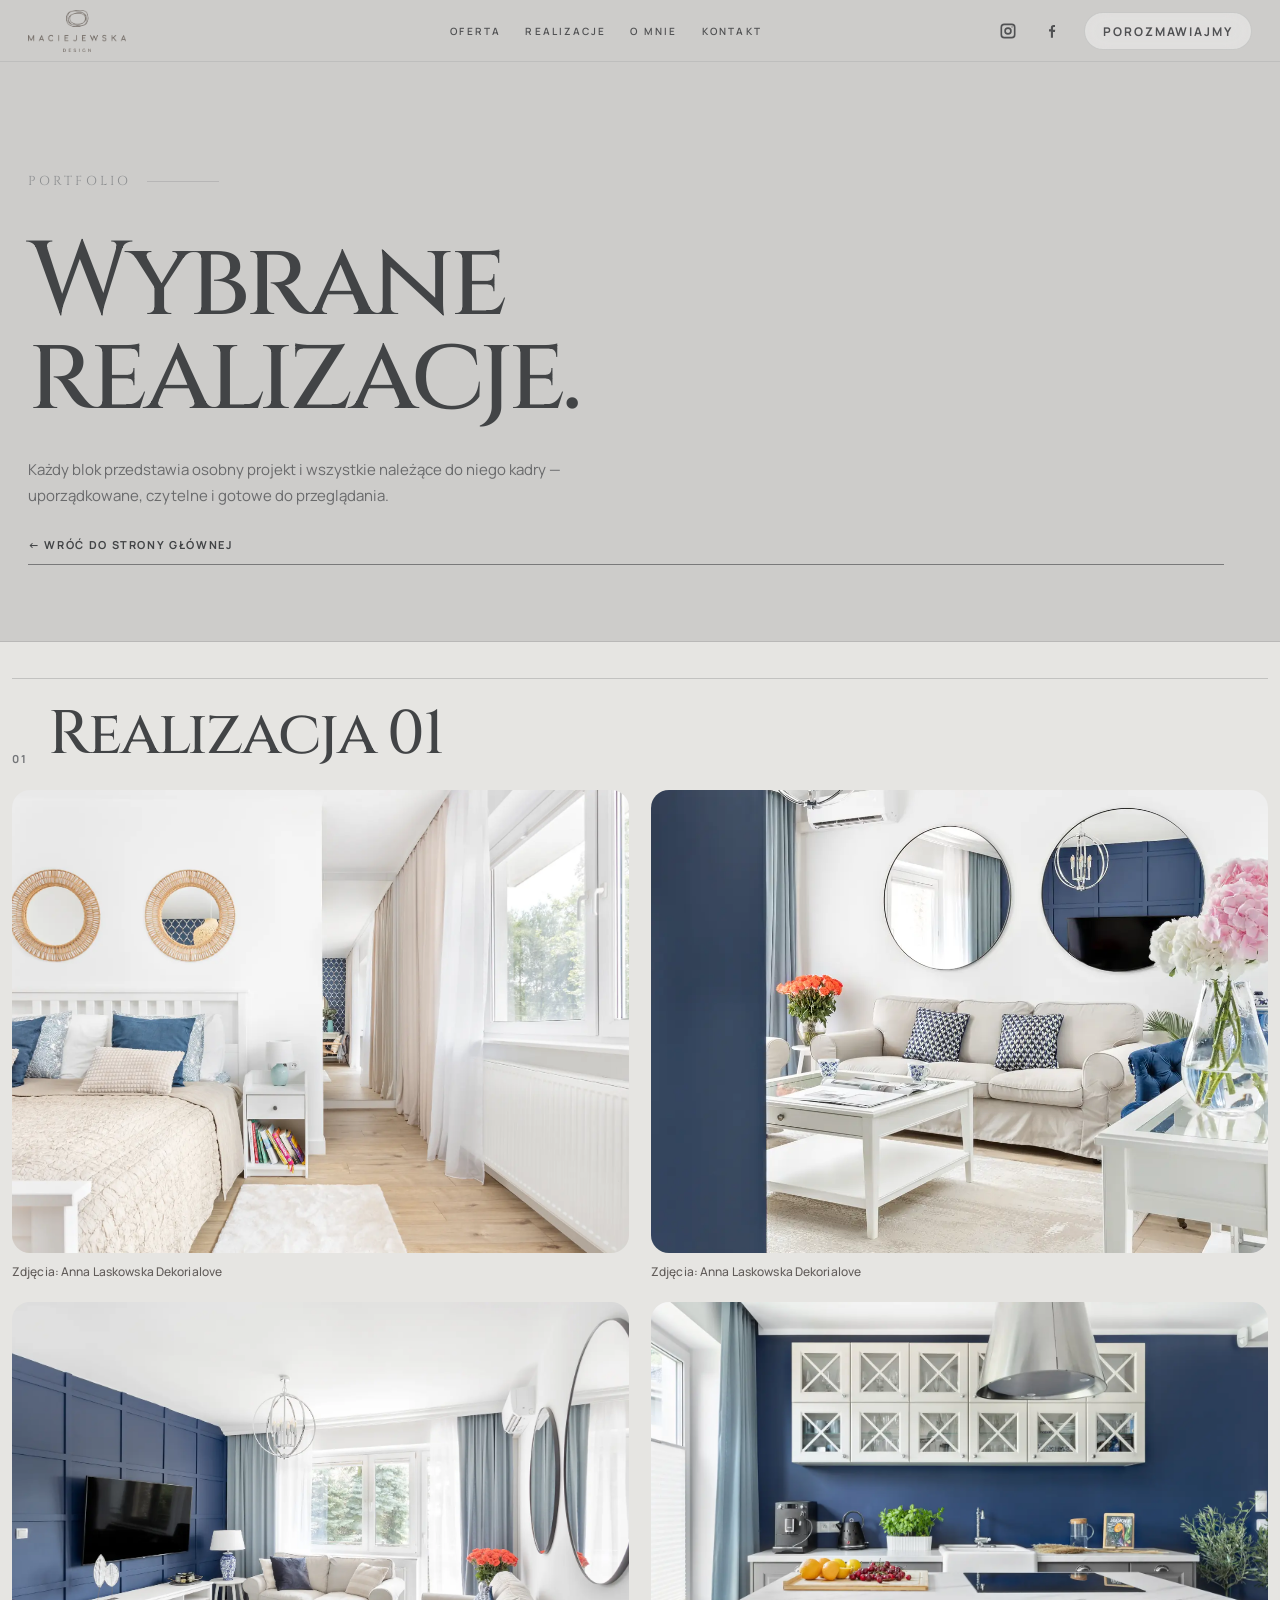
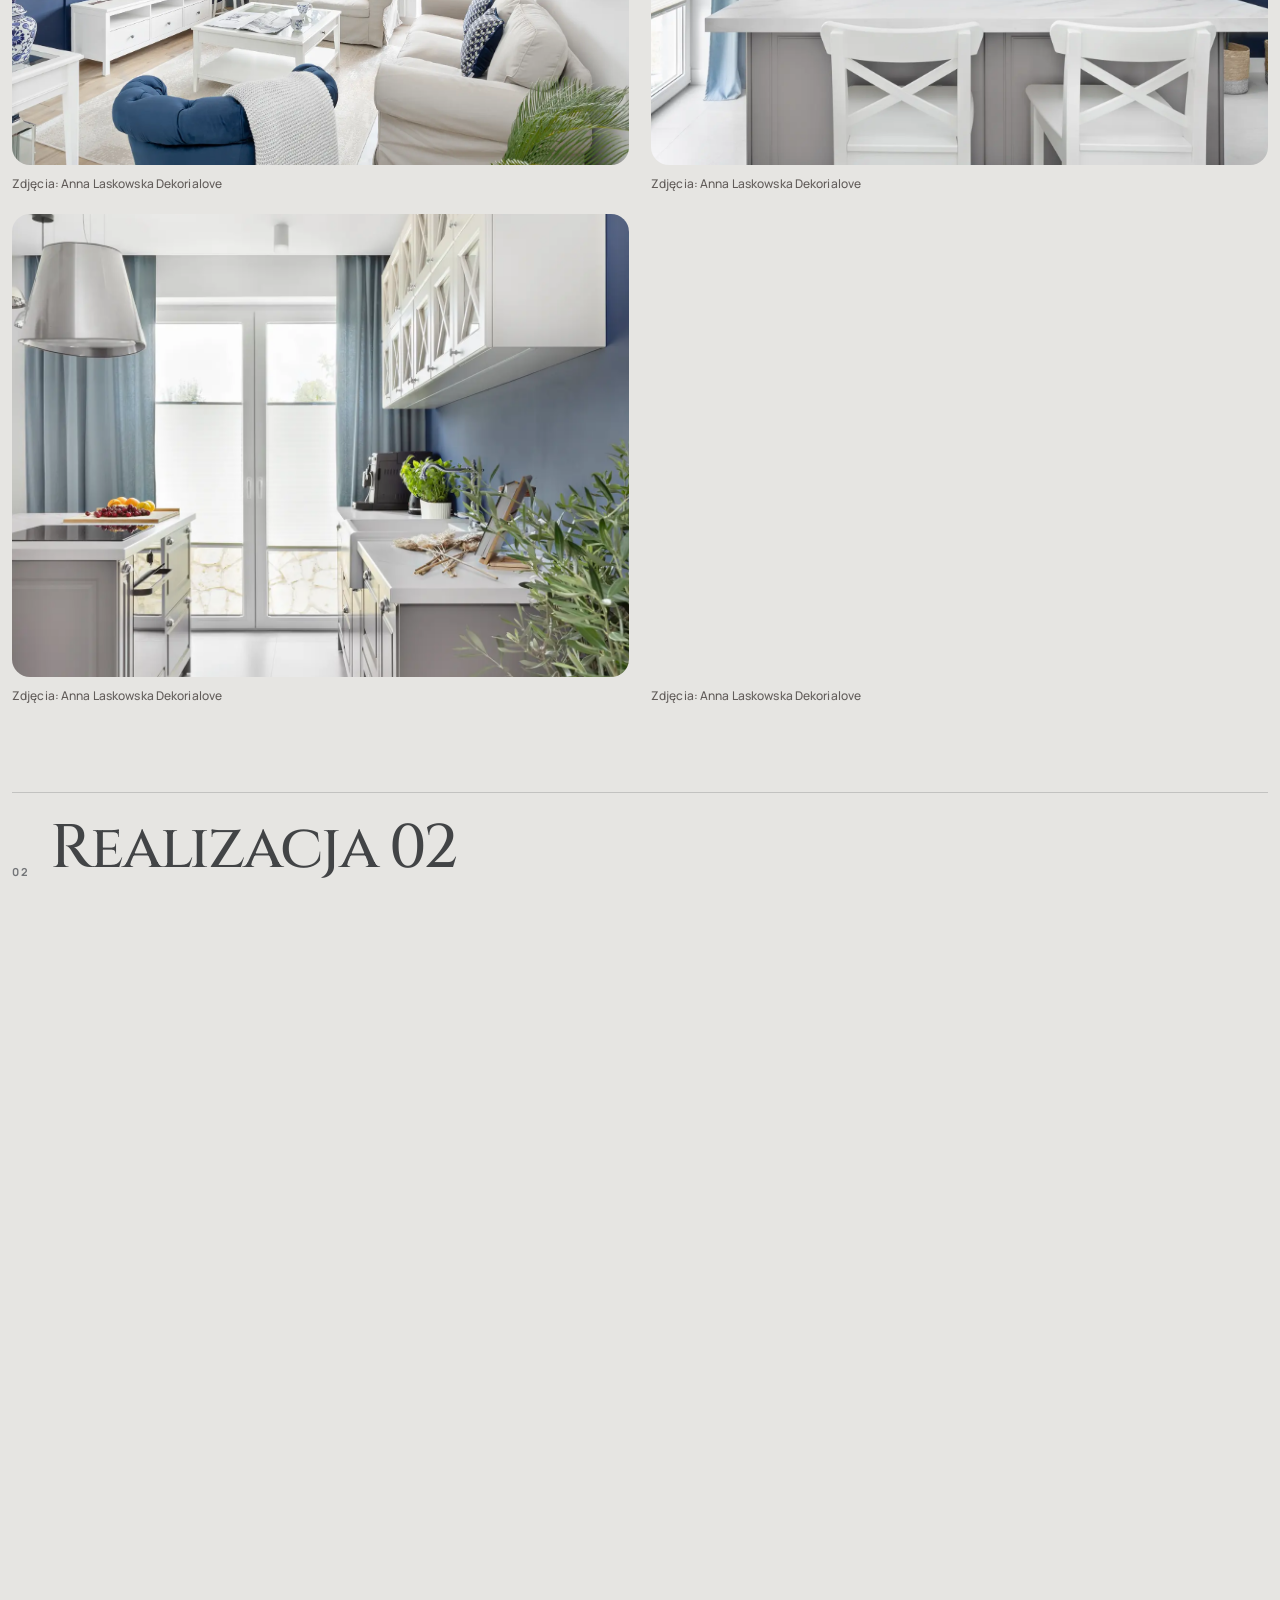
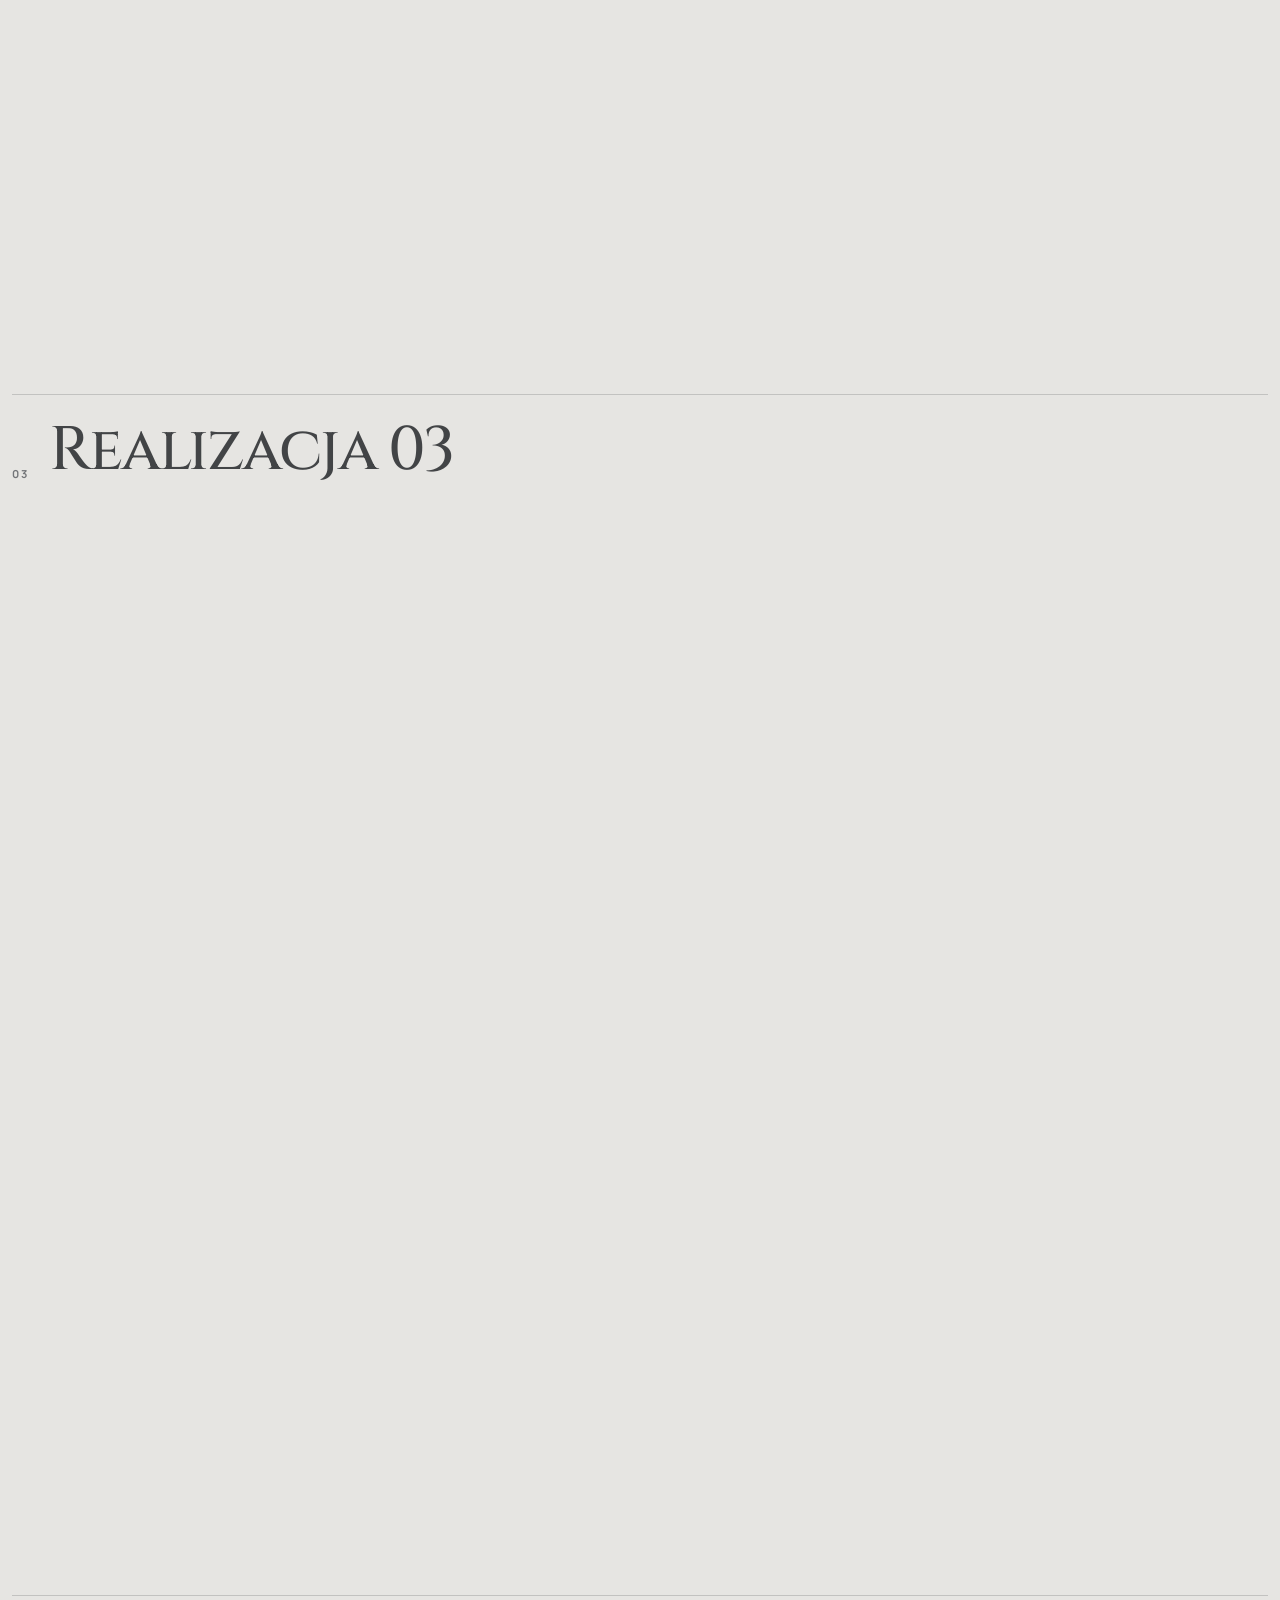
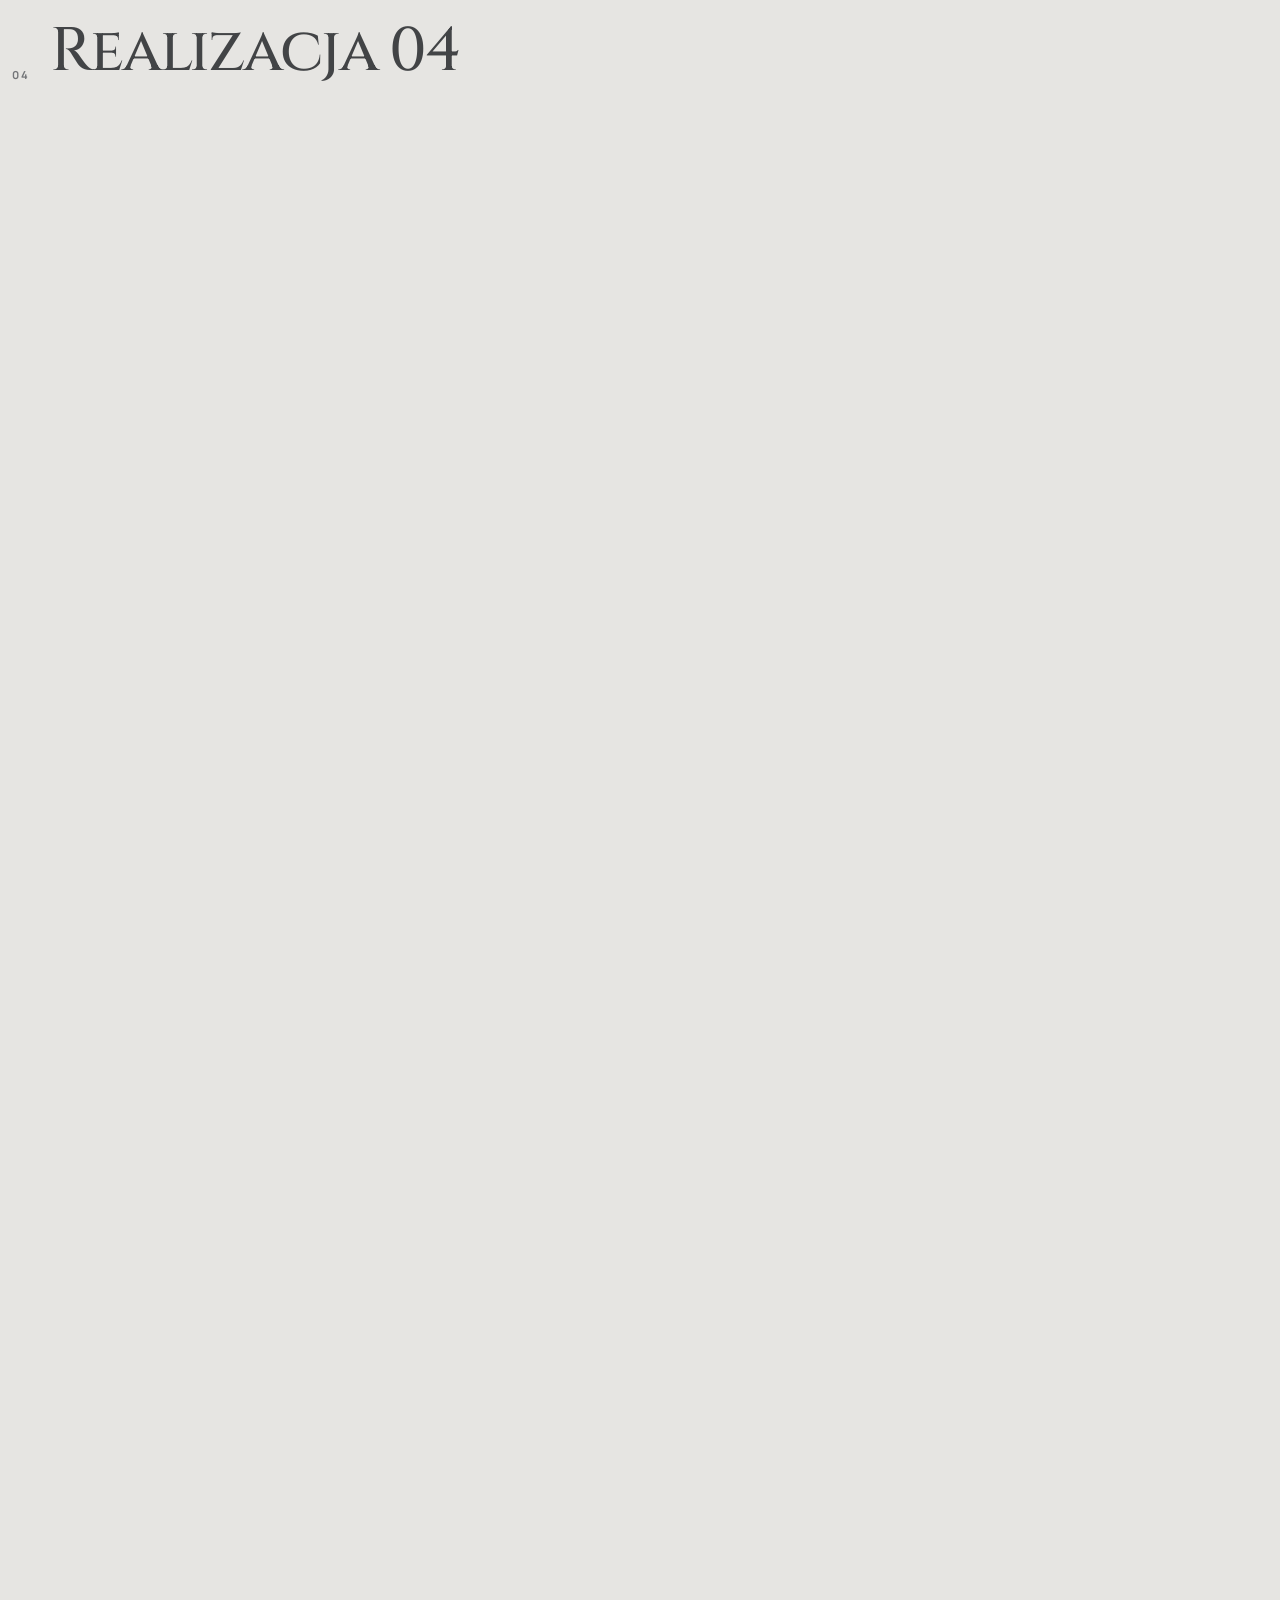
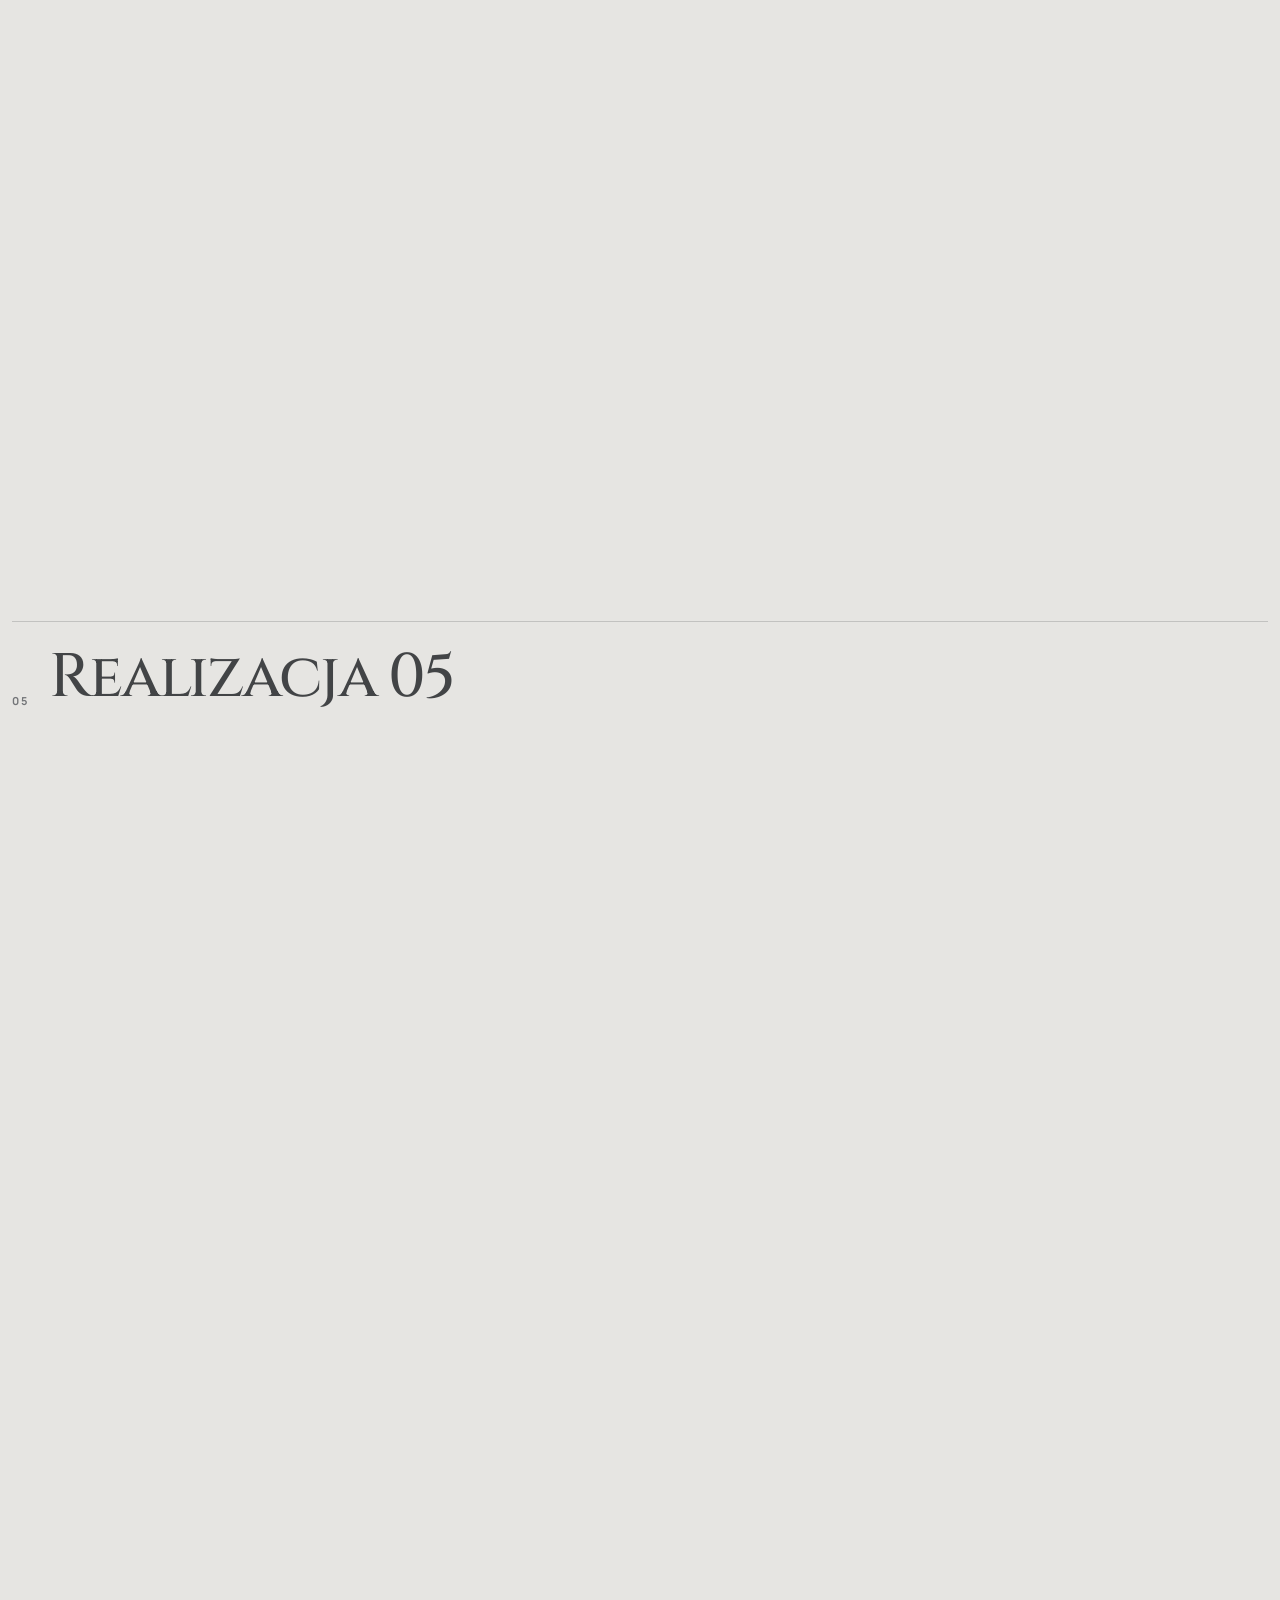
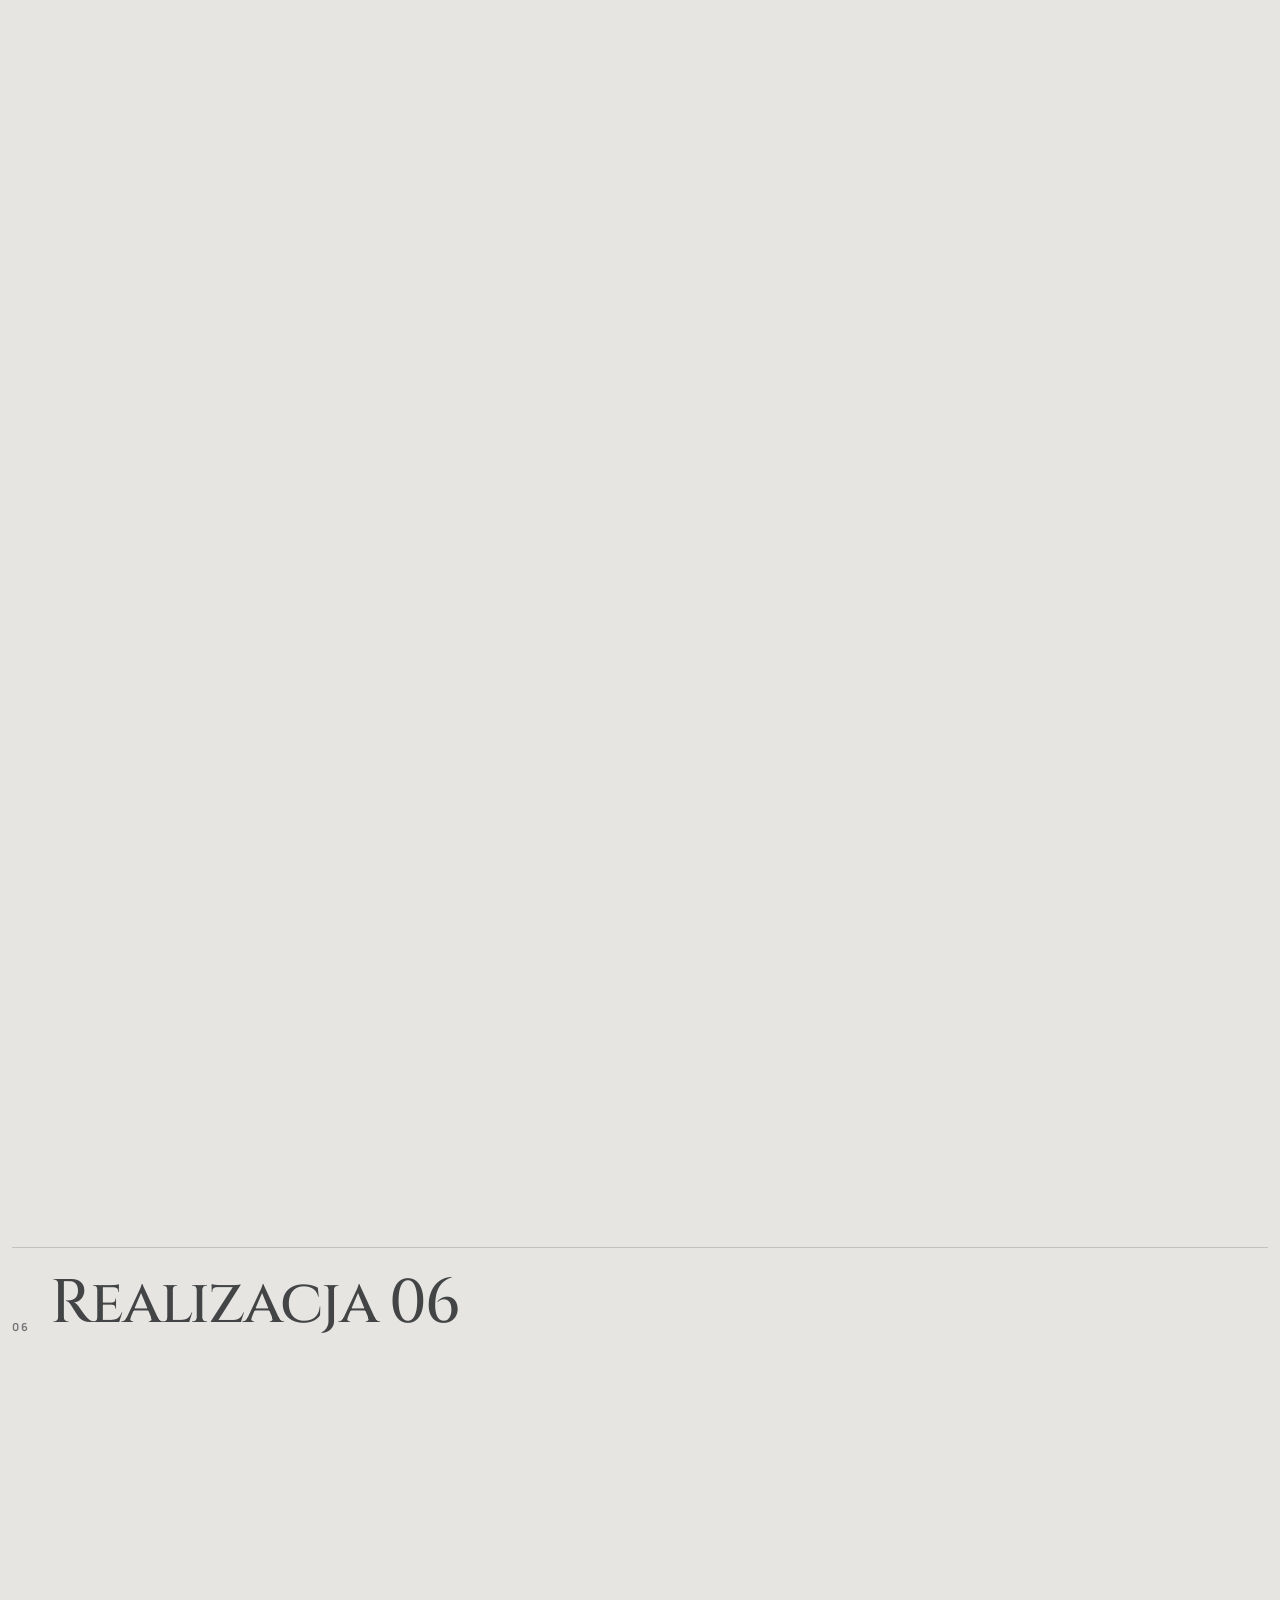
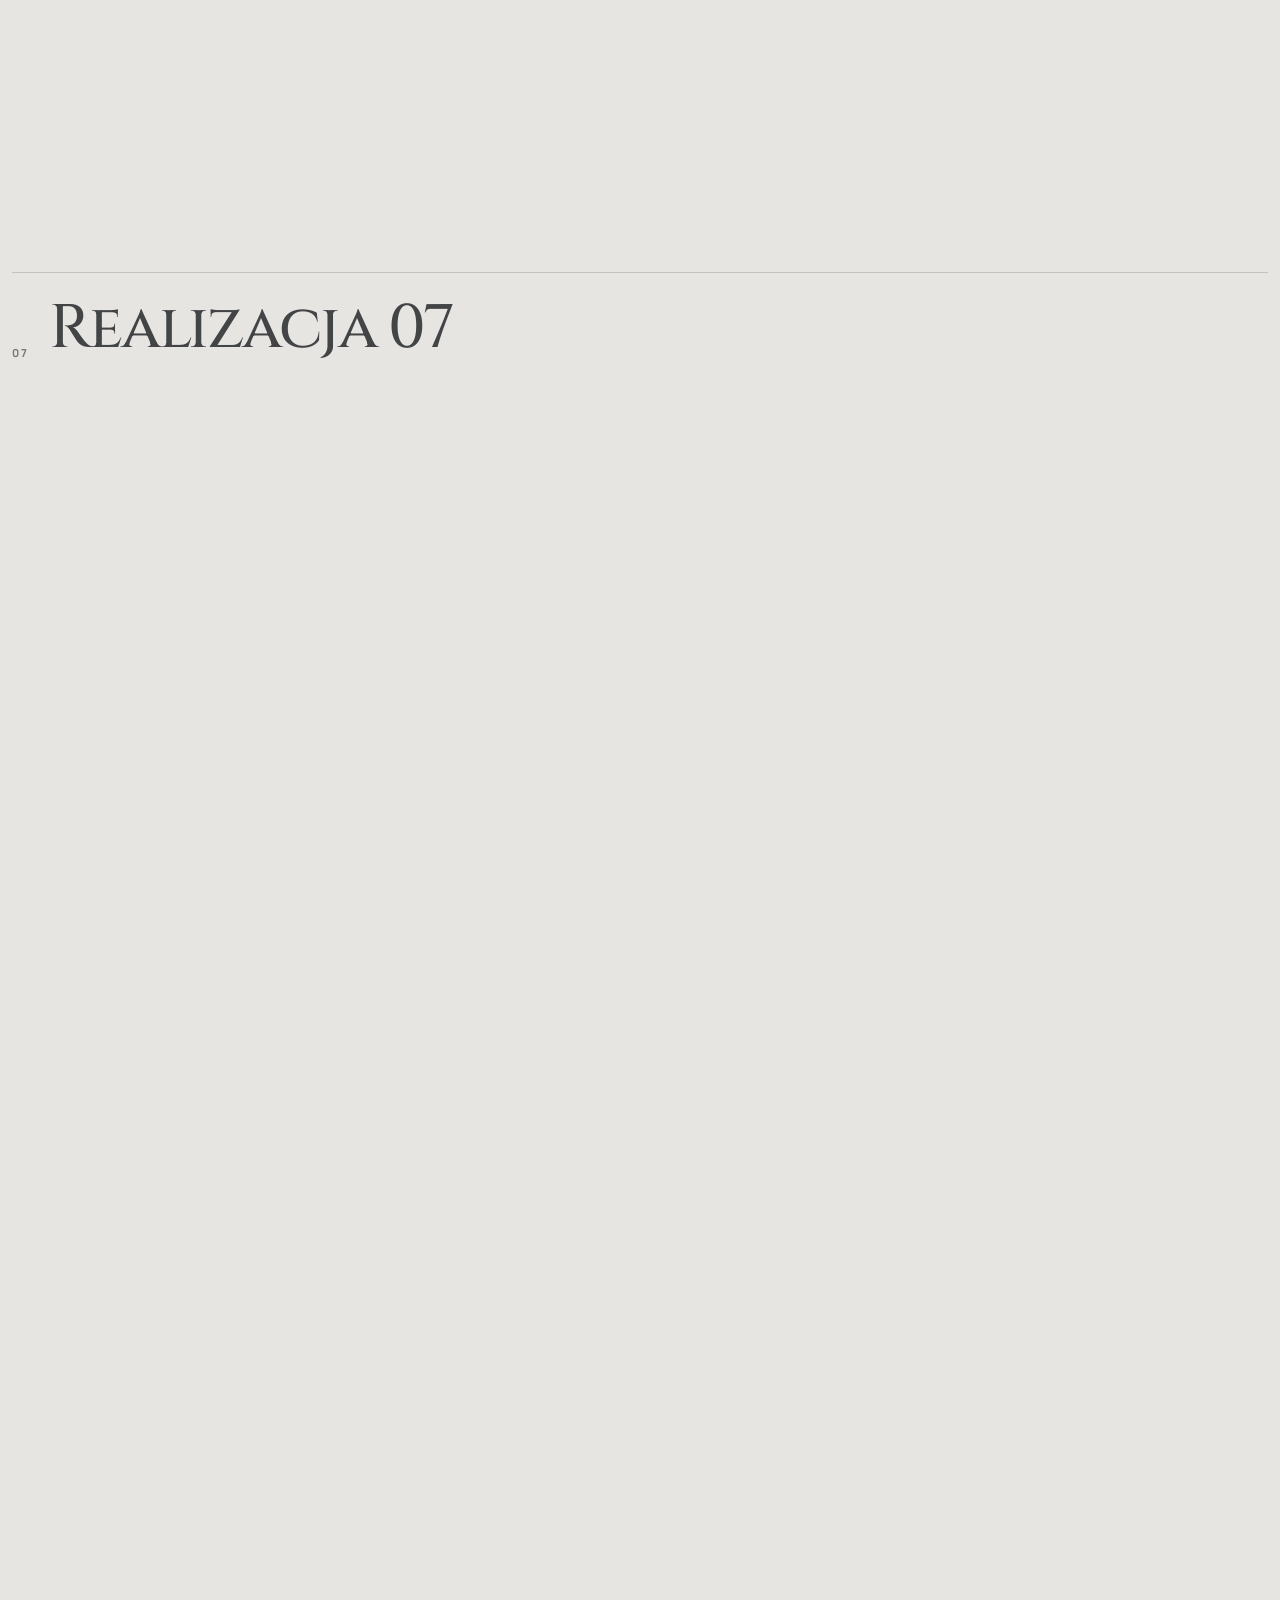
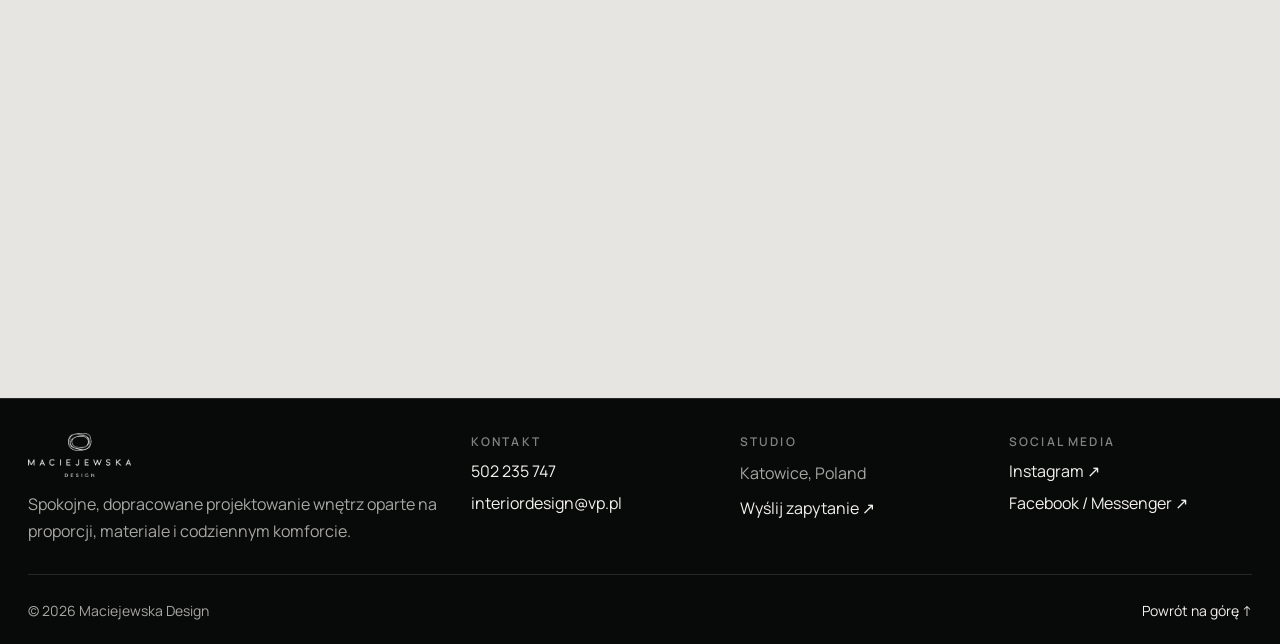
==== commit 58f86d0e: "Add files via upload" ====
--- a/galeria.html
+++ b/galeria.html
@@ -9,7 +9,7 @@
 <link href="https://fonts.googleapis.com" rel="preconnect"/>
 <link crossorigin="" href="https://fonts.gstatic.com" rel="preconnect"/>
 <link href="https://fonts.googleapis.com/css2?family=Cinzel:wght@400;500;600&amp;family=Manrope:wght@400;500;600;700&amp;display=swap" rel="stylesheet"/>
-<link href="style.css?v=49" rel="stylesheet"/>
+<link href="style.css?v=50" rel="stylesheet"/>
 </head>
 <body class="gallery-page">
 <header class="site-header is-scrolled" id="siteHeader">
@@ -26,10 +26,7 @@
 <a href="galeria.html">Realizacje</a>
 <a href="index.html#o-mnie">O mnie</a>
 <a href="index.html#kontakt">Kontakt</a>
-<div class="site-nav__extras mobile-only">
-<a href="https://www.instagram.com/maciejewskadesign/" rel="noreferrer" target="_blank">Instagram</a>
-<a href="https://www.facebook.com/MaciejewskaDesign/?locale=pl_PL" rel="noreferrer" target="_blank">Facebook</a>
-</div>
+<div class="site-nav__extras mobile-only"><a aria-label="Instagram" class="site-nav__social" href="https://www.instagram.com/maciejewskadesign/" rel="noreferrer" target="_blank"><svg aria-hidden="true" viewbox="0 0 24 24"><path d="M7 2h10a5 5 0 0 1 5 5v10a5 5 0 0 1-5 5H7a5 5 0 0 1-5-5V7a5 5 0 0 1 5-5Zm0 2.2A2.8 2.8 0 0 0 4.2 7v10A2.8 2.8 0 0 0 7 19.8h10a2.8 2.8 0 0 0 2.8-2.8V7A2.8 2.8 0 0 0 17 4.2H7Zm10.4 1.6a.8.8 0 1 1 0 1.6.8.8 0 0 1 0-1.6ZM12 7a5 5 0 1 1 0 10 5 5 0 0 1 0-10Zm0 2.2A2.8 2.8 0 1 0 12 14.8 2.8 2.8 0 0 0 12 9.2Z"></path></svg></a><a aria-label="Facebook" class="site-nav__social" href="https://www.facebook.com/MaciejewskaDesign/?locale=pl_PL" rel="noreferrer" target="_blank"><svg aria-hidden="true" viewbox="0 0 24 24"><path d="M13.3 21v-7.8h2.6l.4-3h-3V8.3c0-.9.3-1.5 1.6-1.5H16V4.1c-.2 0-1-.1-2-.1-2 0-3.5 1.2-3.5 3.6v2.1H8v3h2.5V21h2.8Z"></path></svg></a></div>
 </nav>
 <div class="header__actions">
 <div class="social-links desktop-only">
@@ -58,7 +55,7 @@
 <div class="gallery-project">
 <div class="container gallery-project__head"><span>01</span><div class="gallery-project__title-wrap"><h2>Realizacja 01</h2></div></div>
 <div class="container gallery-project__grid">
-<figure class="gallery-card"><img alt="Realizacja 01 — kadr 01" decoding="async" fetchpriority="high" height="1279" loading="eager" src="wizualizacja-001.webp" width="1917"/><figcaption>Zdjęcia: Anna Laskowska Dekorialove</figcaption></figure><figure class="gallery-card"><img alt="Realizacja 01 — kadr 02" decoding="async" height="1800" loading="lazy" src="wizualizacja-002.webp" width="1201"/><figcaption>Zdjęcia: Anna Laskowska Dekorialove</figcaption></figure><figure class="gallery-card"><img alt="Realizacja 01 — kadr 03" decoding="async" height="1259" loading="lazy" src="wizualizacja-003.webp" width="1887"/><figcaption>Zdjęcia: Anna Laskowska Dekorialove</figcaption></figure><figure class="gallery-card"><img alt="Realizacja 01 — kadr 04" decoding="async" height="1216" loading="lazy" src="wizualizacja-004.webp" width="1820"/><figcaption>Zdjęcia: Anna Laskowska Dekorialove</figcaption></figure><figure class="gallery-card"><img alt="Realizacja 01 — kadr 05" decoding="async" height="1920" loading="lazy" src="wizualizacja-005.webp" width="1286"/><figcaption>Zdjęcia: Anna Laskowska Dekorialove</figcaption></figure><figure class="gallery-card"><img alt="Realizacja 01 — kadr 06" decoding="async" height="1896" loading="lazy" src="wizualizacja-007.webp" width="1264"/><figcaption>Zdjęcia: Anna Laskowska Dekorialove</figcaption></figure><figure class="gallery-card"><img alt="Realizacja 01 — kadr 07" decoding="async" height="1960" loading="lazy" src="wizualizacja-008.webp" width="1307"/><figcaption>Zdjęcia: Anna Laskowska Dekorialove</figcaption></figure>
+<figure class="gallery-card"><img alt="Realizacja 01 — kadr 01" decoding="async" fetchpriority="high" height="1279" loading="eager" src="wizualizacja-001.webp" width="1917"/><figcaption>Zdjęcia: Anna Laskowska Dekorialove</figcaption></figure><figure class="gallery-card"><img alt="Realizacja 01 — kadr 02" decoding="async" height="1800" loading="lazy" src="wizualizacja-002.webp" width="1201"/><figcaption>Zdjęcia: Anna Laskowska Dekorialove</figcaption></figure><figure class="gallery-card"><img alt="Realizacja 01 — kadr 03" decoding="async" height="1259" loading="lazy" src="wizualizacja-003.webp" width="1887"/><figcaption>Zdjęcia: Anna Laskowska Dekorialove</figcaption></figure><figure class="gallery-card"><img alt="Realizacja 01 — kadr 04" decoding="async" height="1216" loading="lazy" src="wizualizacja-004.webp" width="1820"/><figcaption>Zdjęcia: Anna Laskowska Dekorialove</figcaption></figure><figure class="gallery-card"><img alt="Realizacja 01 — kadr 05" decoding="async" height="1920" loading="lazy" src="wizualizacja-005.webp" width="1286"/><figcaption>Zdjęcia: Anna Laskowska Dekorialove</figcaption></figure><figure class="gallery-card"><img alt="Realizacja 01 — kadr 06" decoding="async" height="1896" loading="lazy" src="wizualizacja-007.webp" width="1264"/><figcaption>Zdjęcia: Anna Laskowska Dekorialove</figcaption></figure>
 </div>
 </div><div class="gallery-project">
 <div class="container gallery-project__head"><span>02</span><div class="gallery-project__title-wrap"><h2>Realizacja 02</h2></div></div>
@@ -121,6 +118,6 @@
 <a href="#">Powrót na górę ↑</a>
 </div>
 </footer>
-<script src="script.js?v=49"></script>
+<script src="script.js?v=50"></script>
 </body>
 </html>
--- a/style.css
+++ b/style.css
@@ -5218,3 +5218,30 @@
     line-height: 1.35 !important;
   }
 }
+
+
+/* V50 — galeria: usuń wskazaną kuchnię i ikonki IG/FB w mobile menu */
+@media (max-width: 920px) {
+  body.gallery-page .site-nav__extras.mobile-only {
+    display: flex !important;
+    align-items: center !important;
+    justify-content: flex-start !important;
+    gap: 18px !important;
+  }
+
+  body.gallery-page .site-nav__extras.mobile-only > a.site-nav__social {
+    width: 42px !important;
+    height: 42px !important;
+    min-height: 42px !important;
+    padding: 0 !important;
+    border-radius: 999px !important;
+    display: inline-flex !important;
+    align-items: center !important;
+    justify-content: center !important;
+  }
+
+  body.gallery-page .site-nav__extras.mobile-only > a.site-nav__social svg {
+    width: 18px !important;
+    height: 18px !important;
+  }
+}
